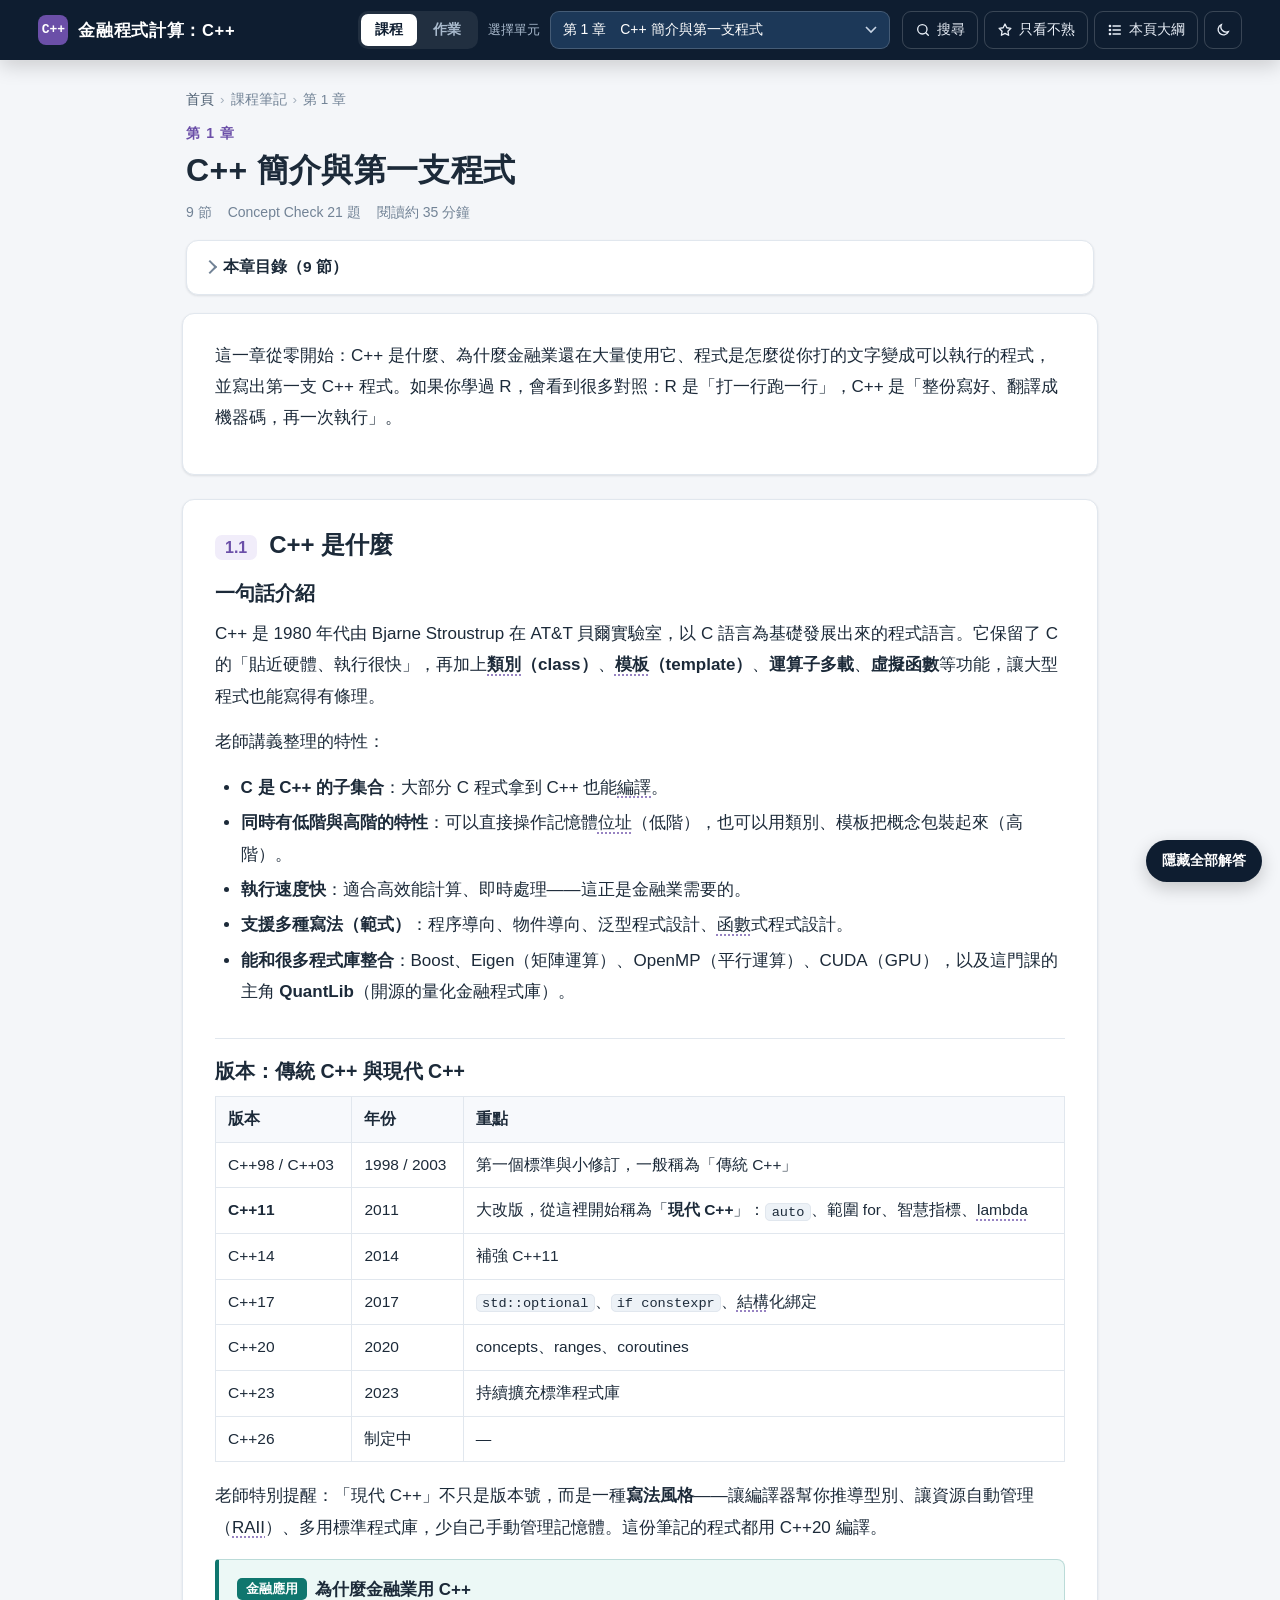
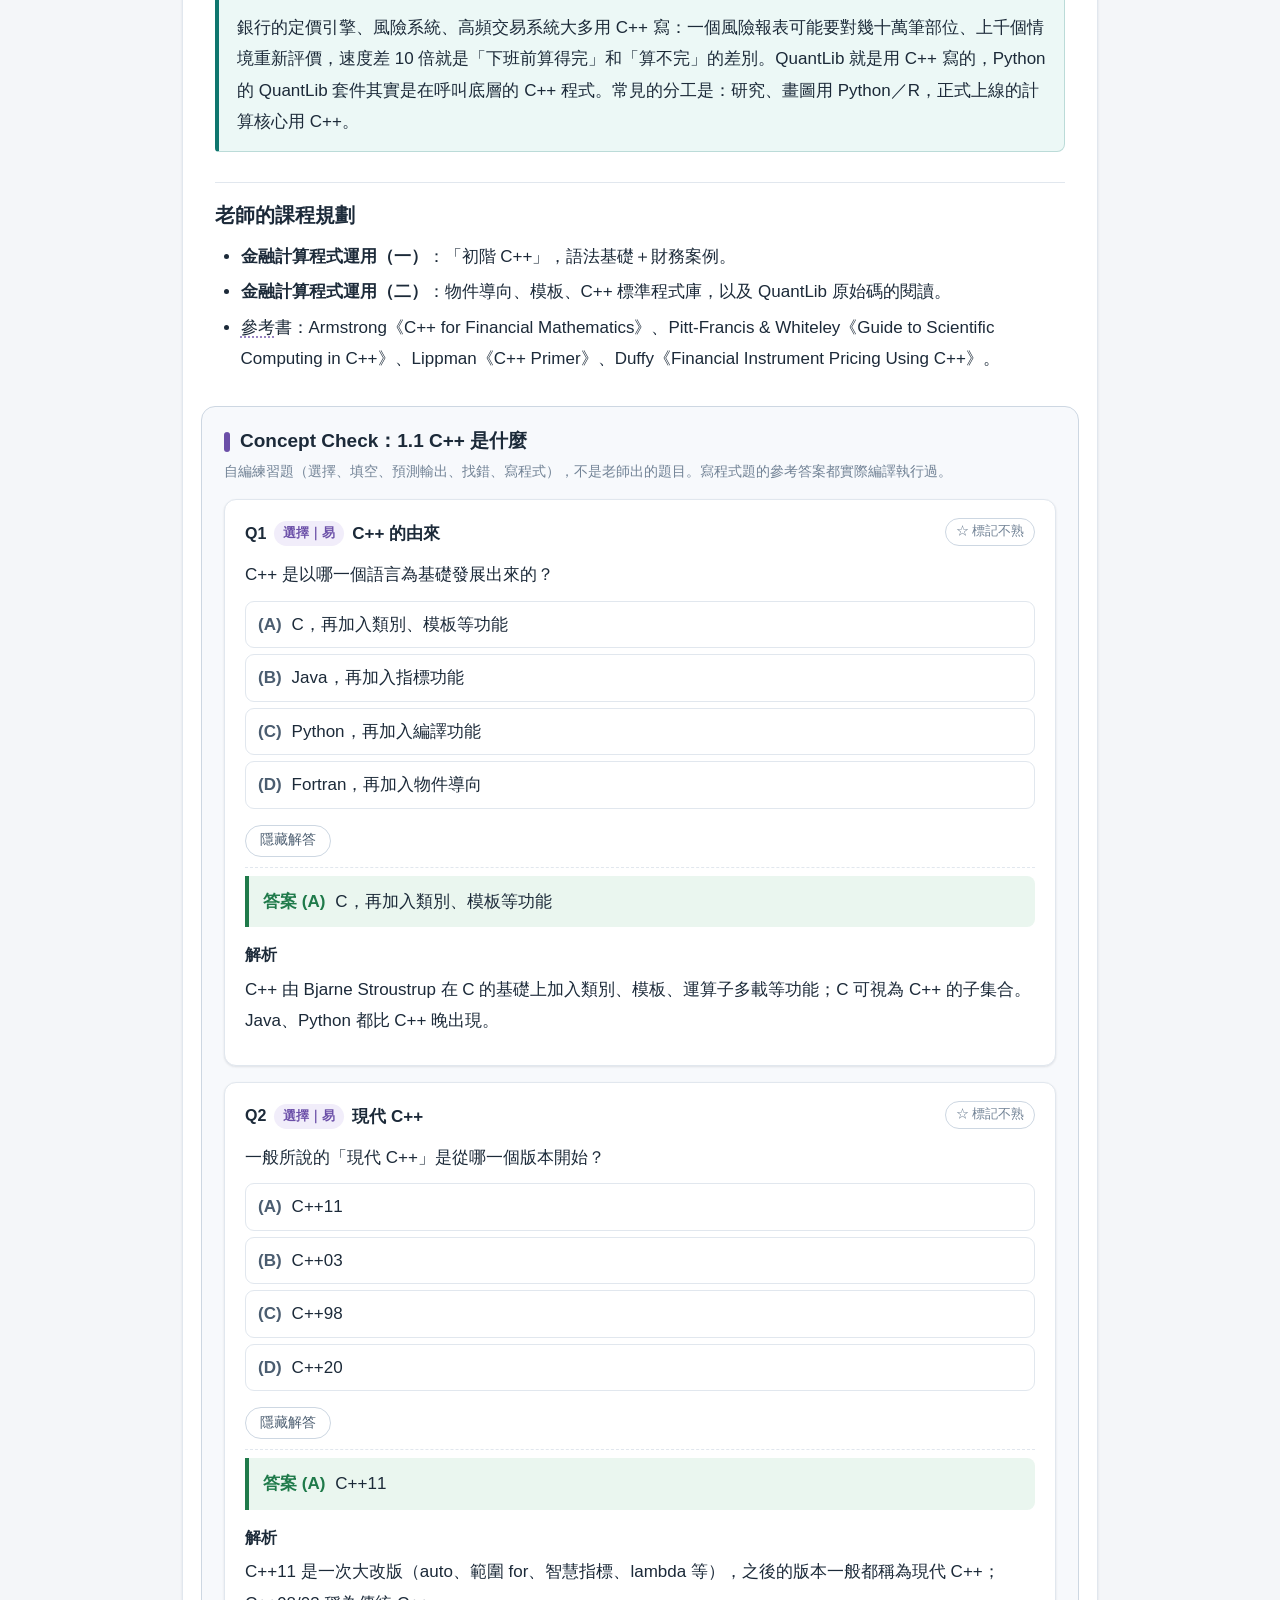
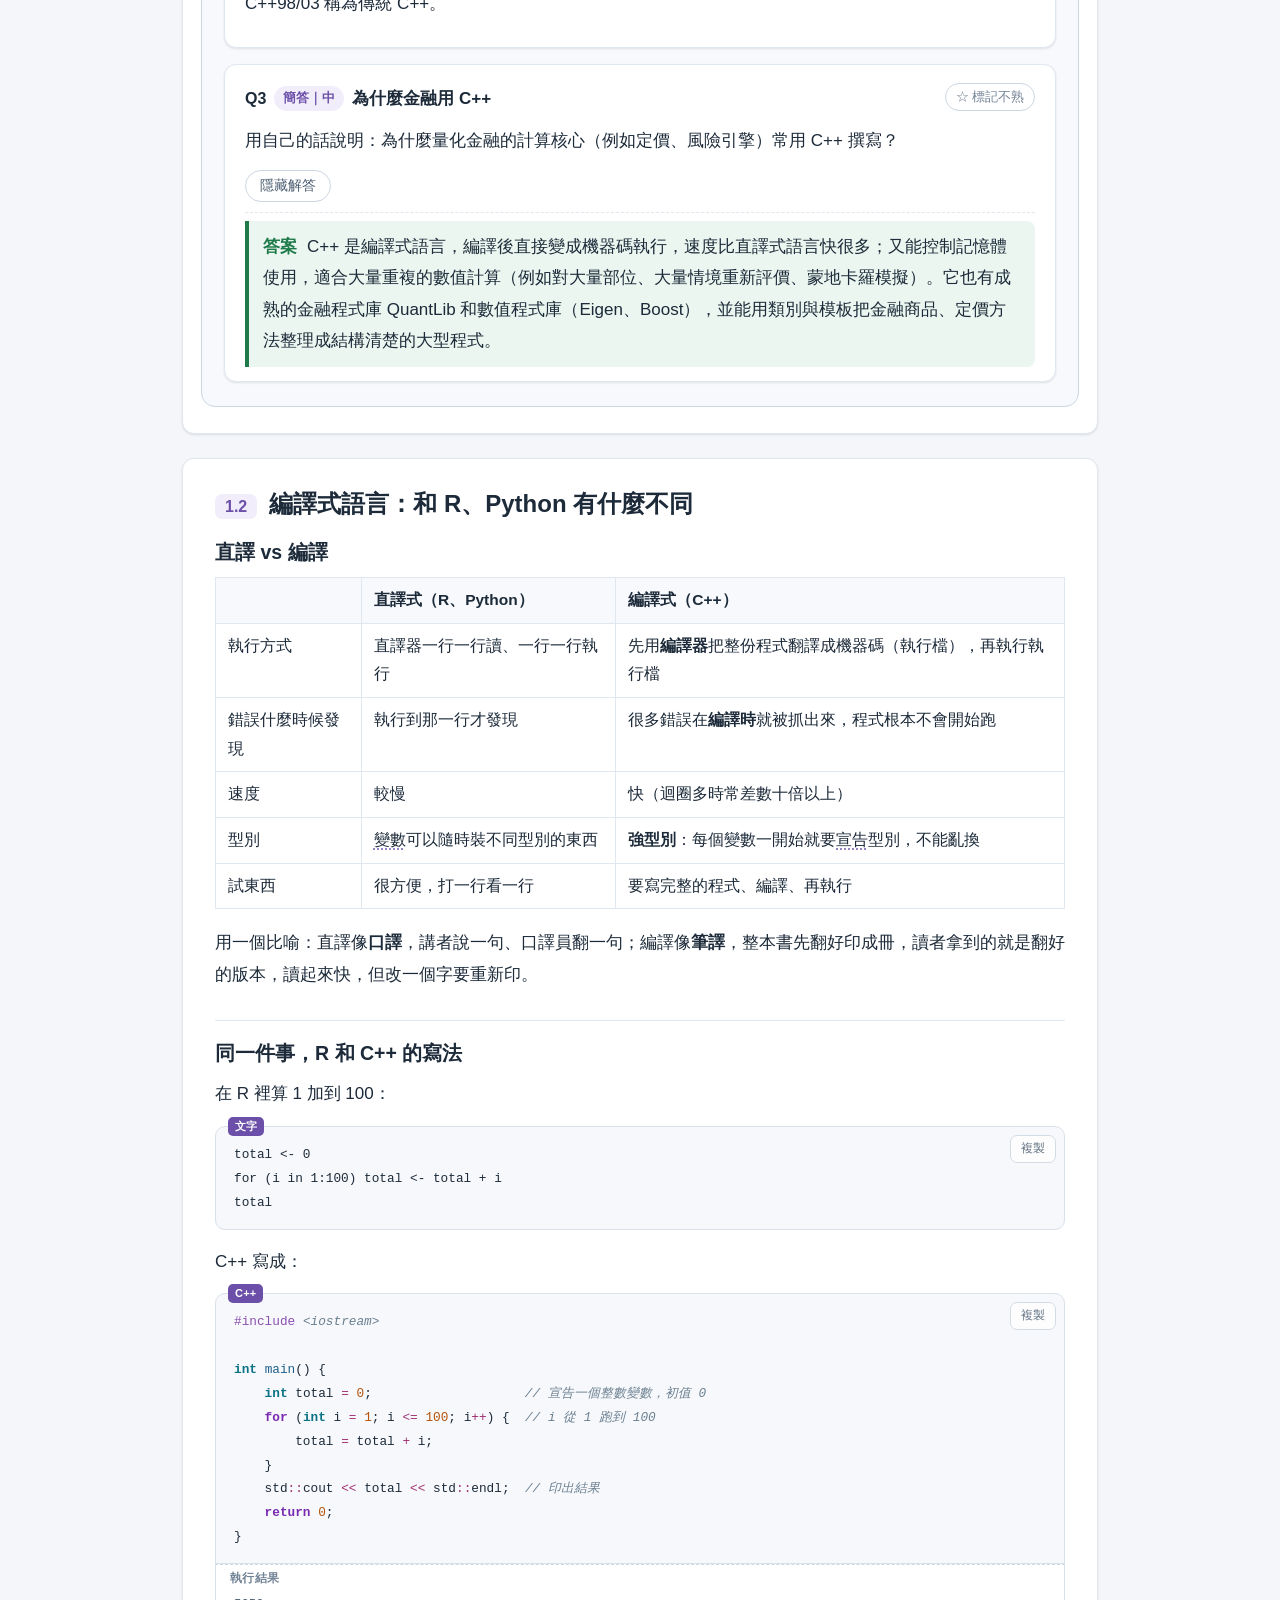
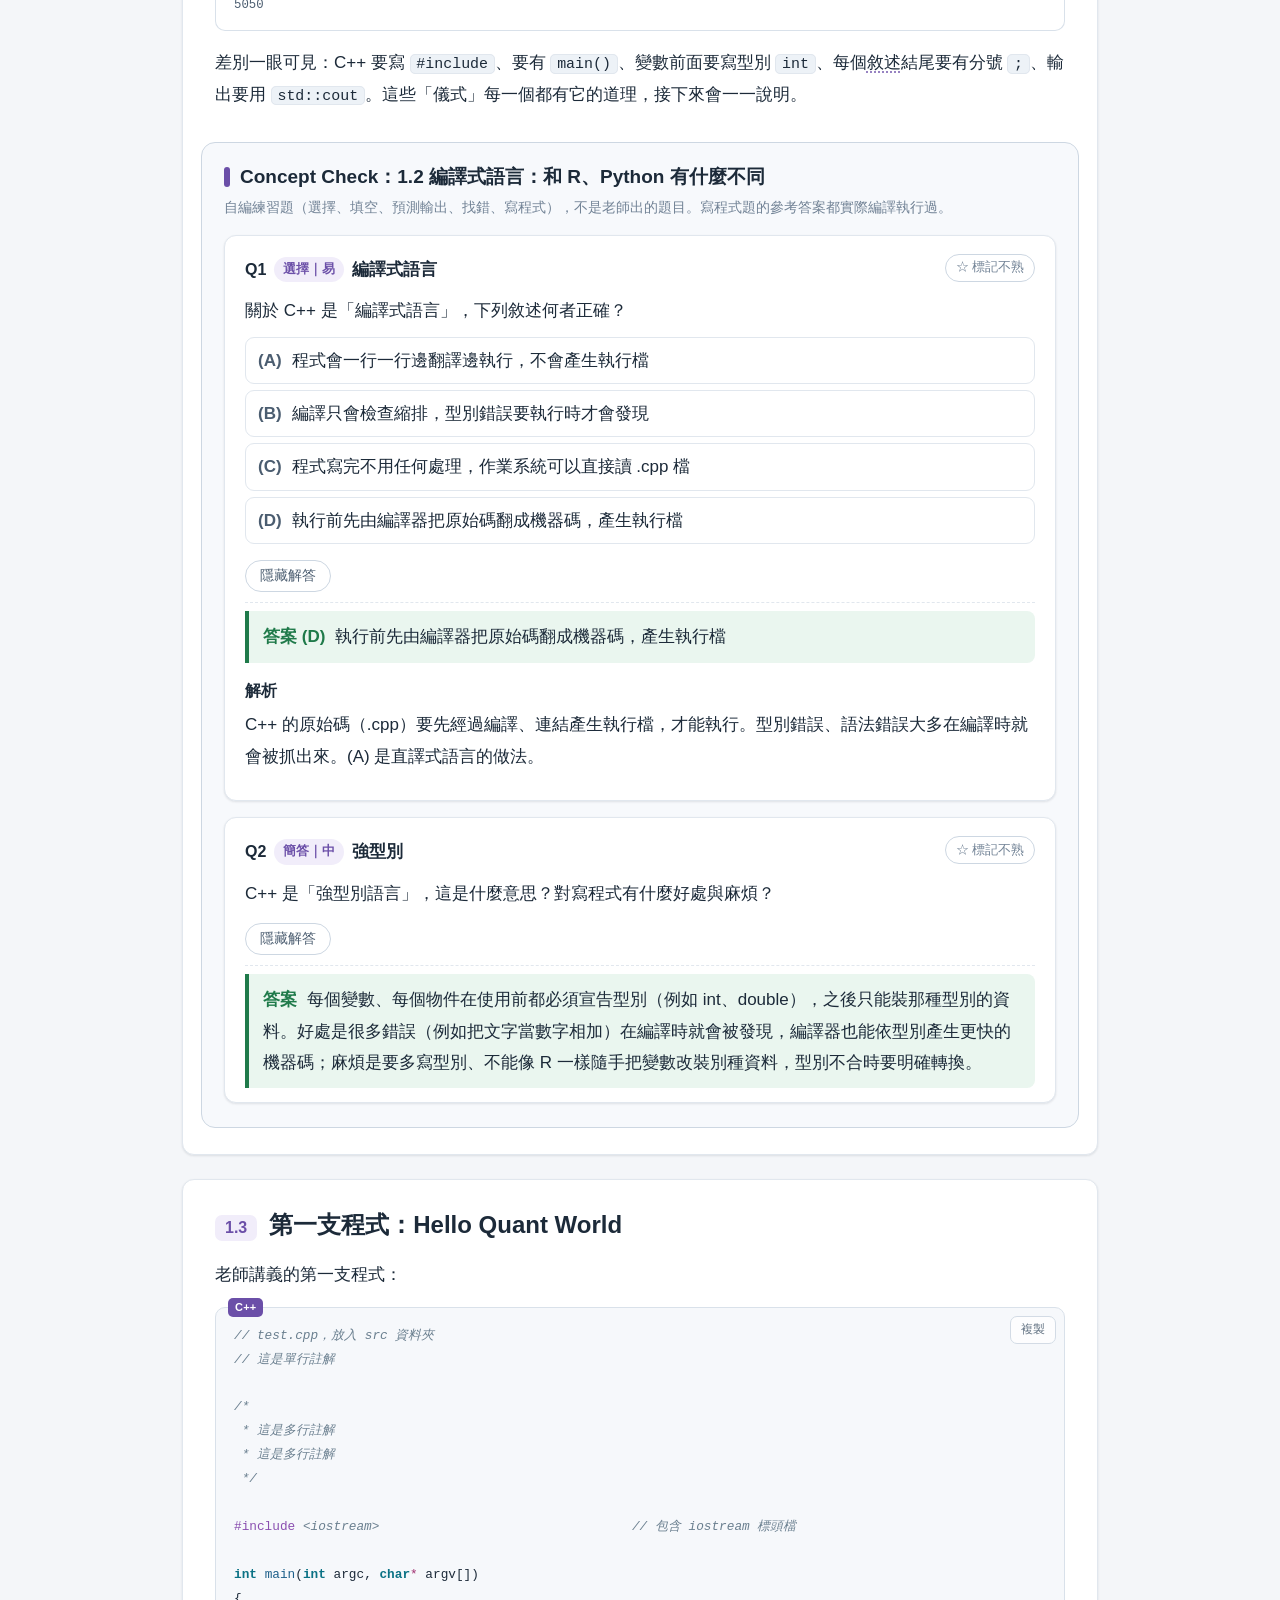
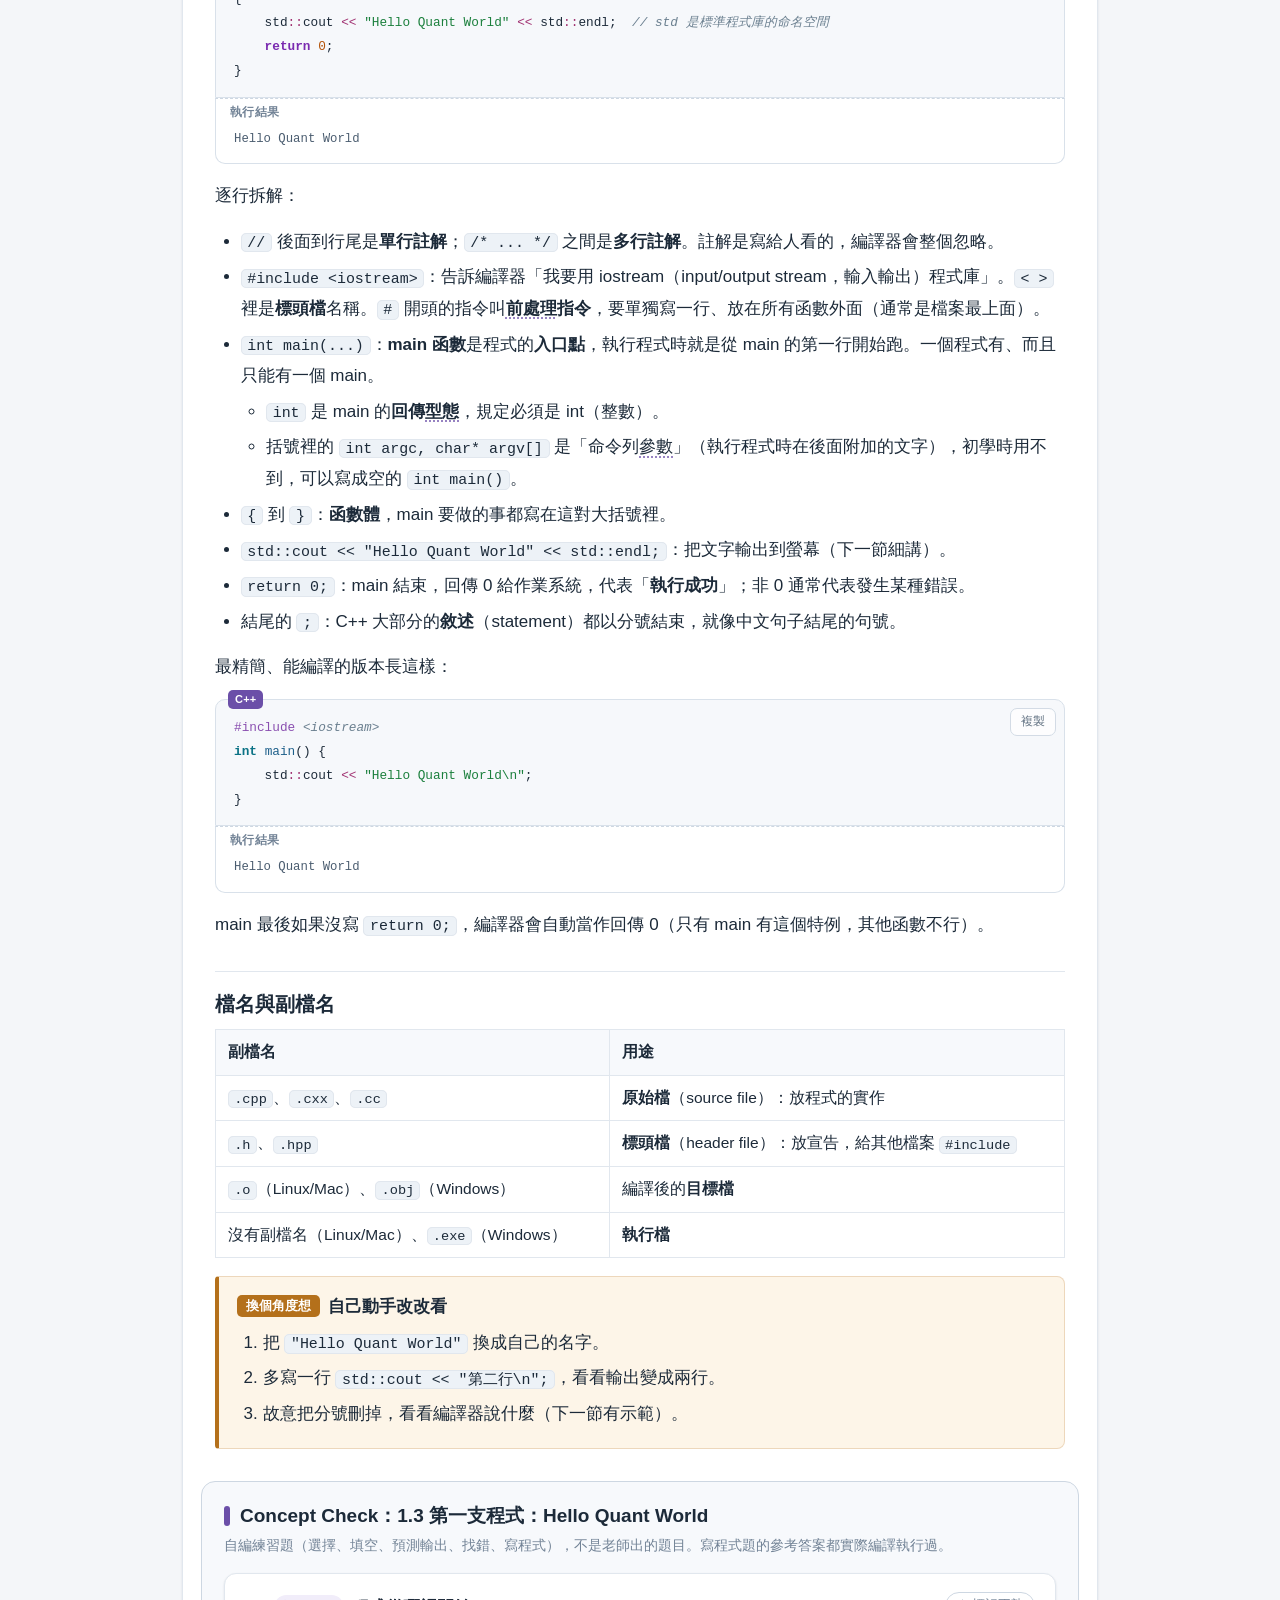
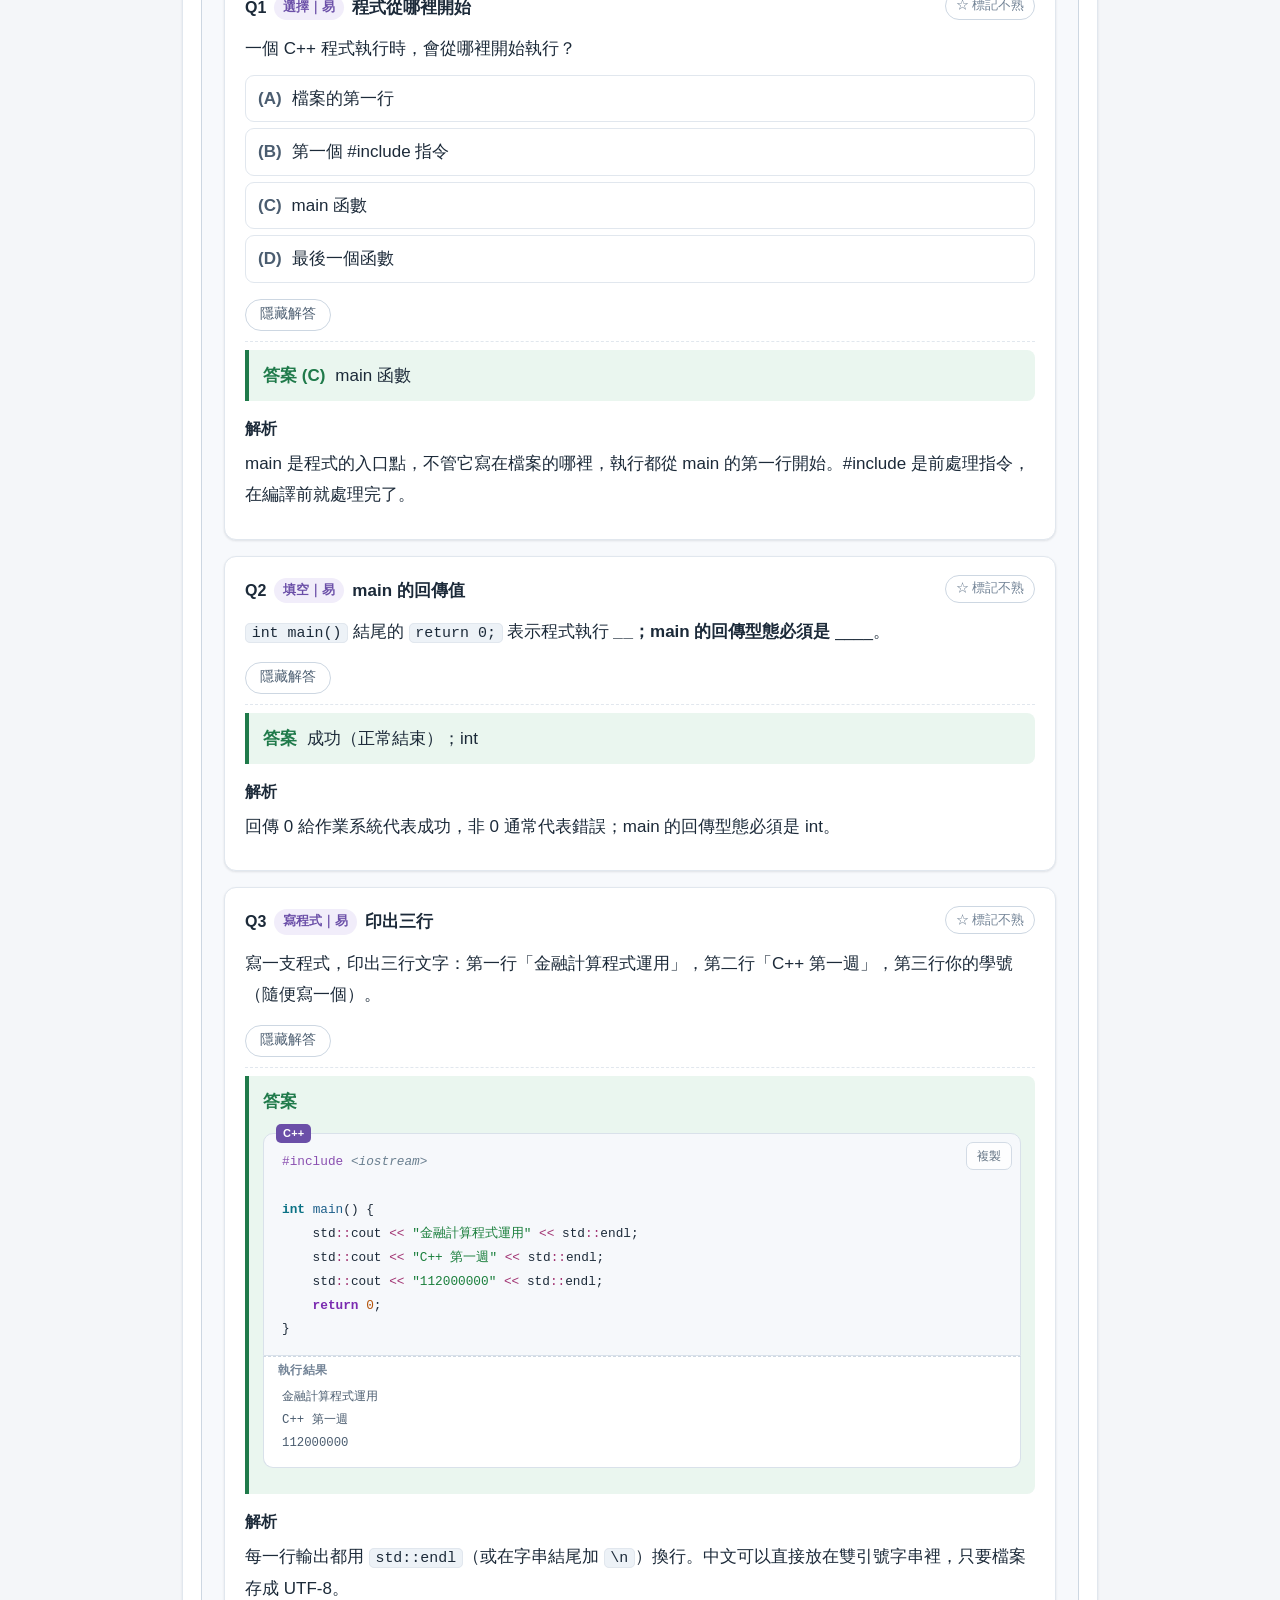
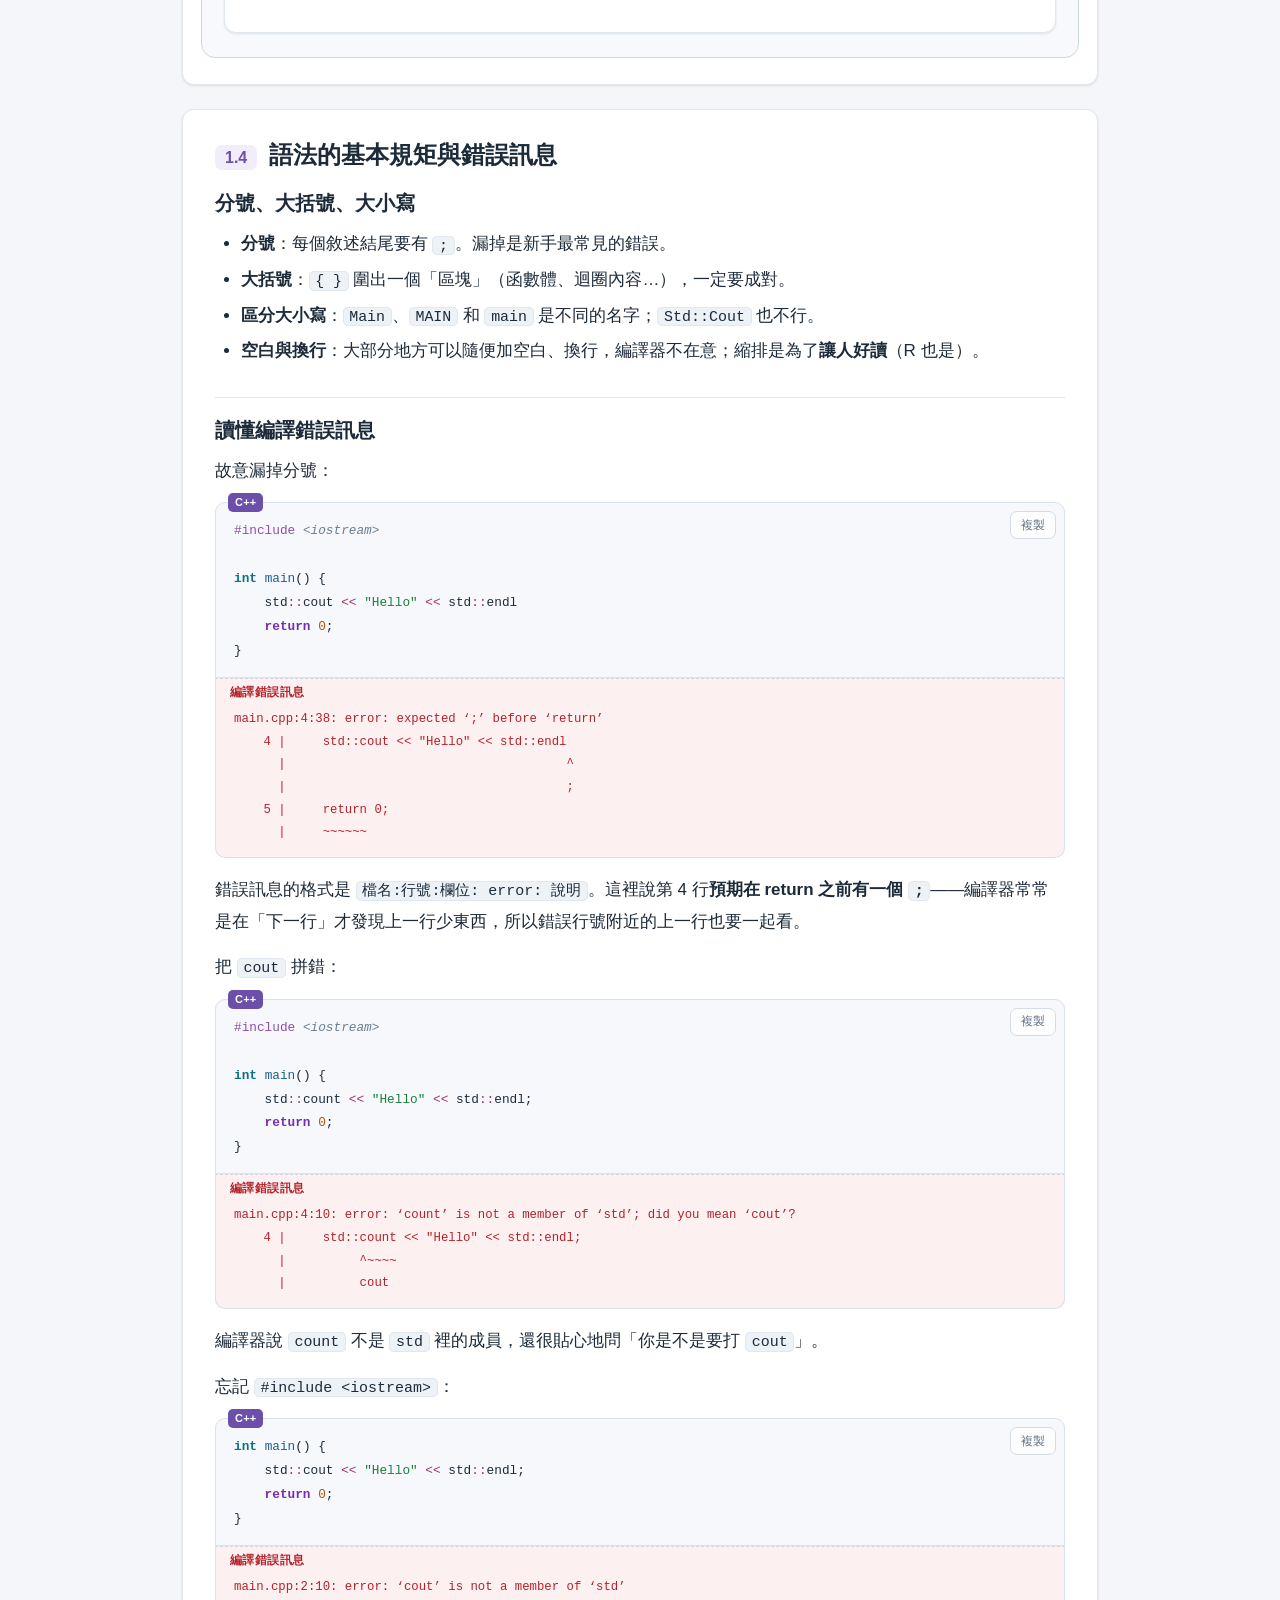
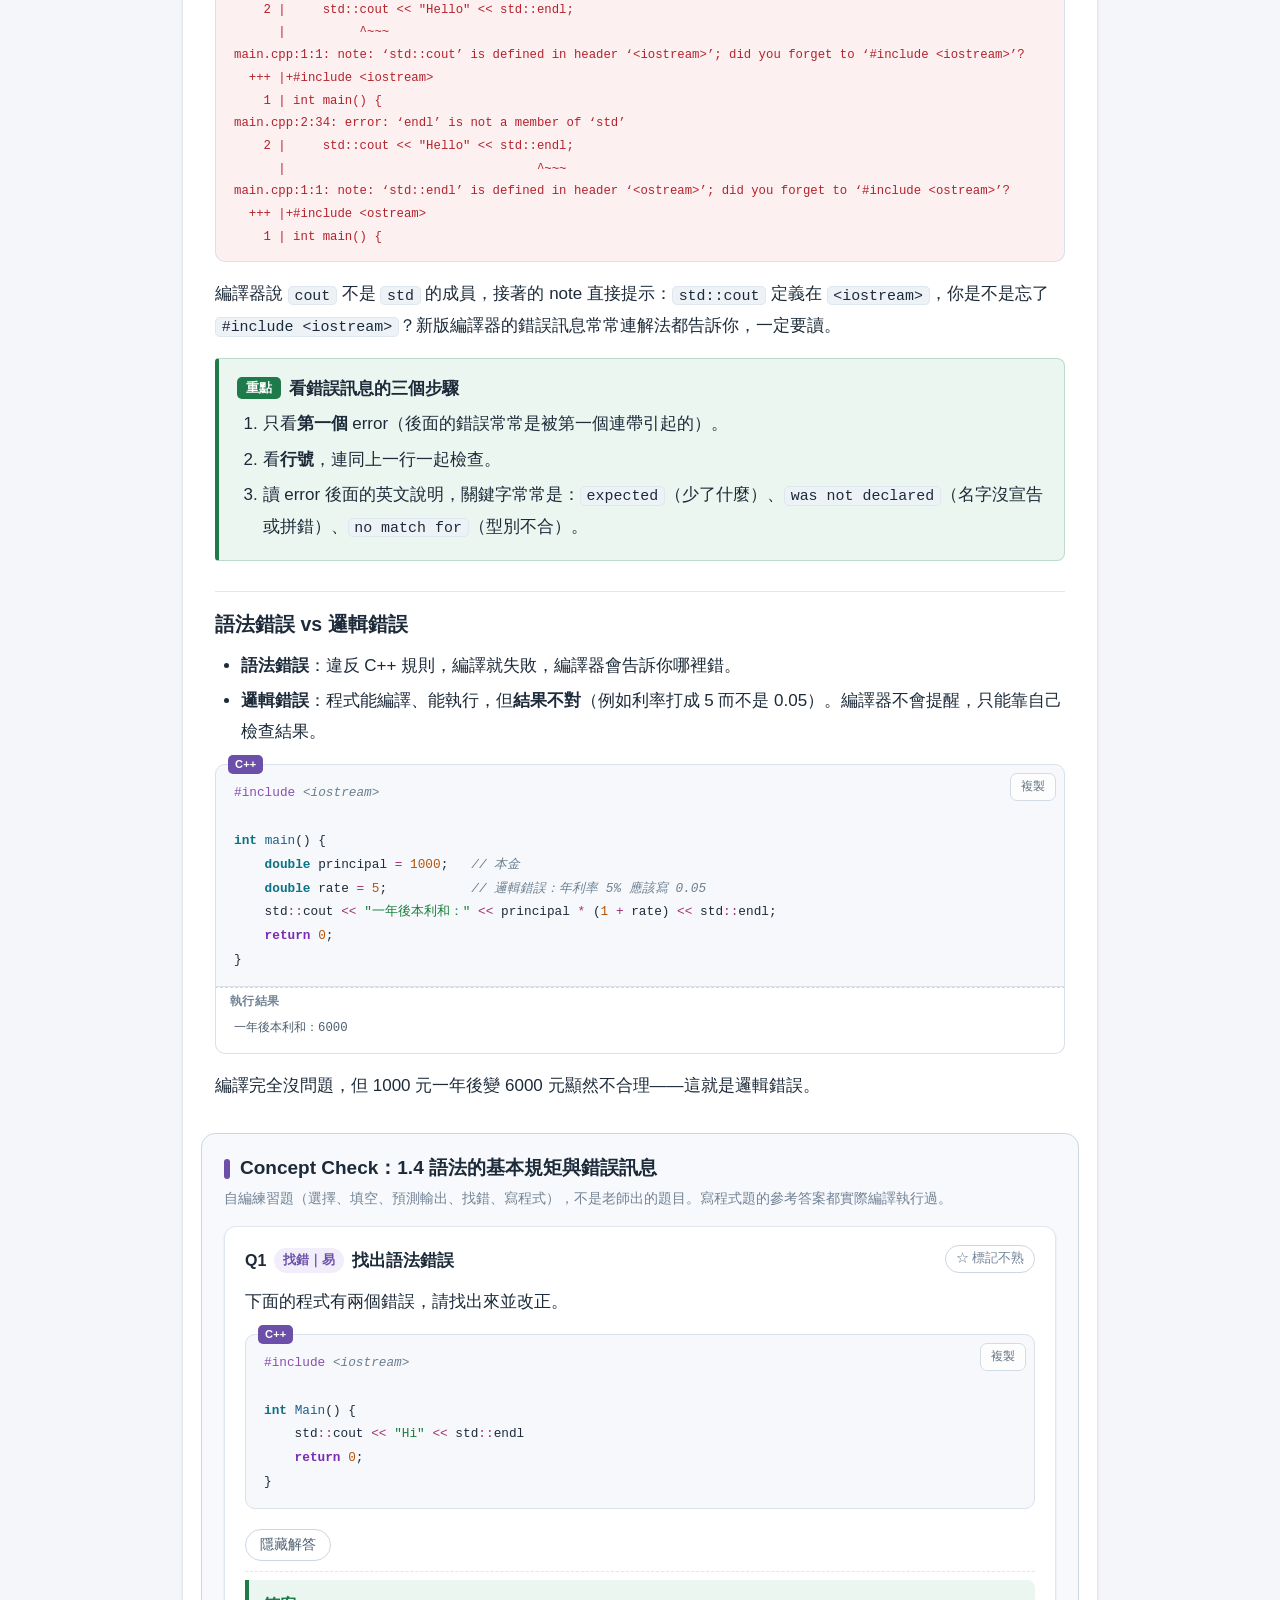
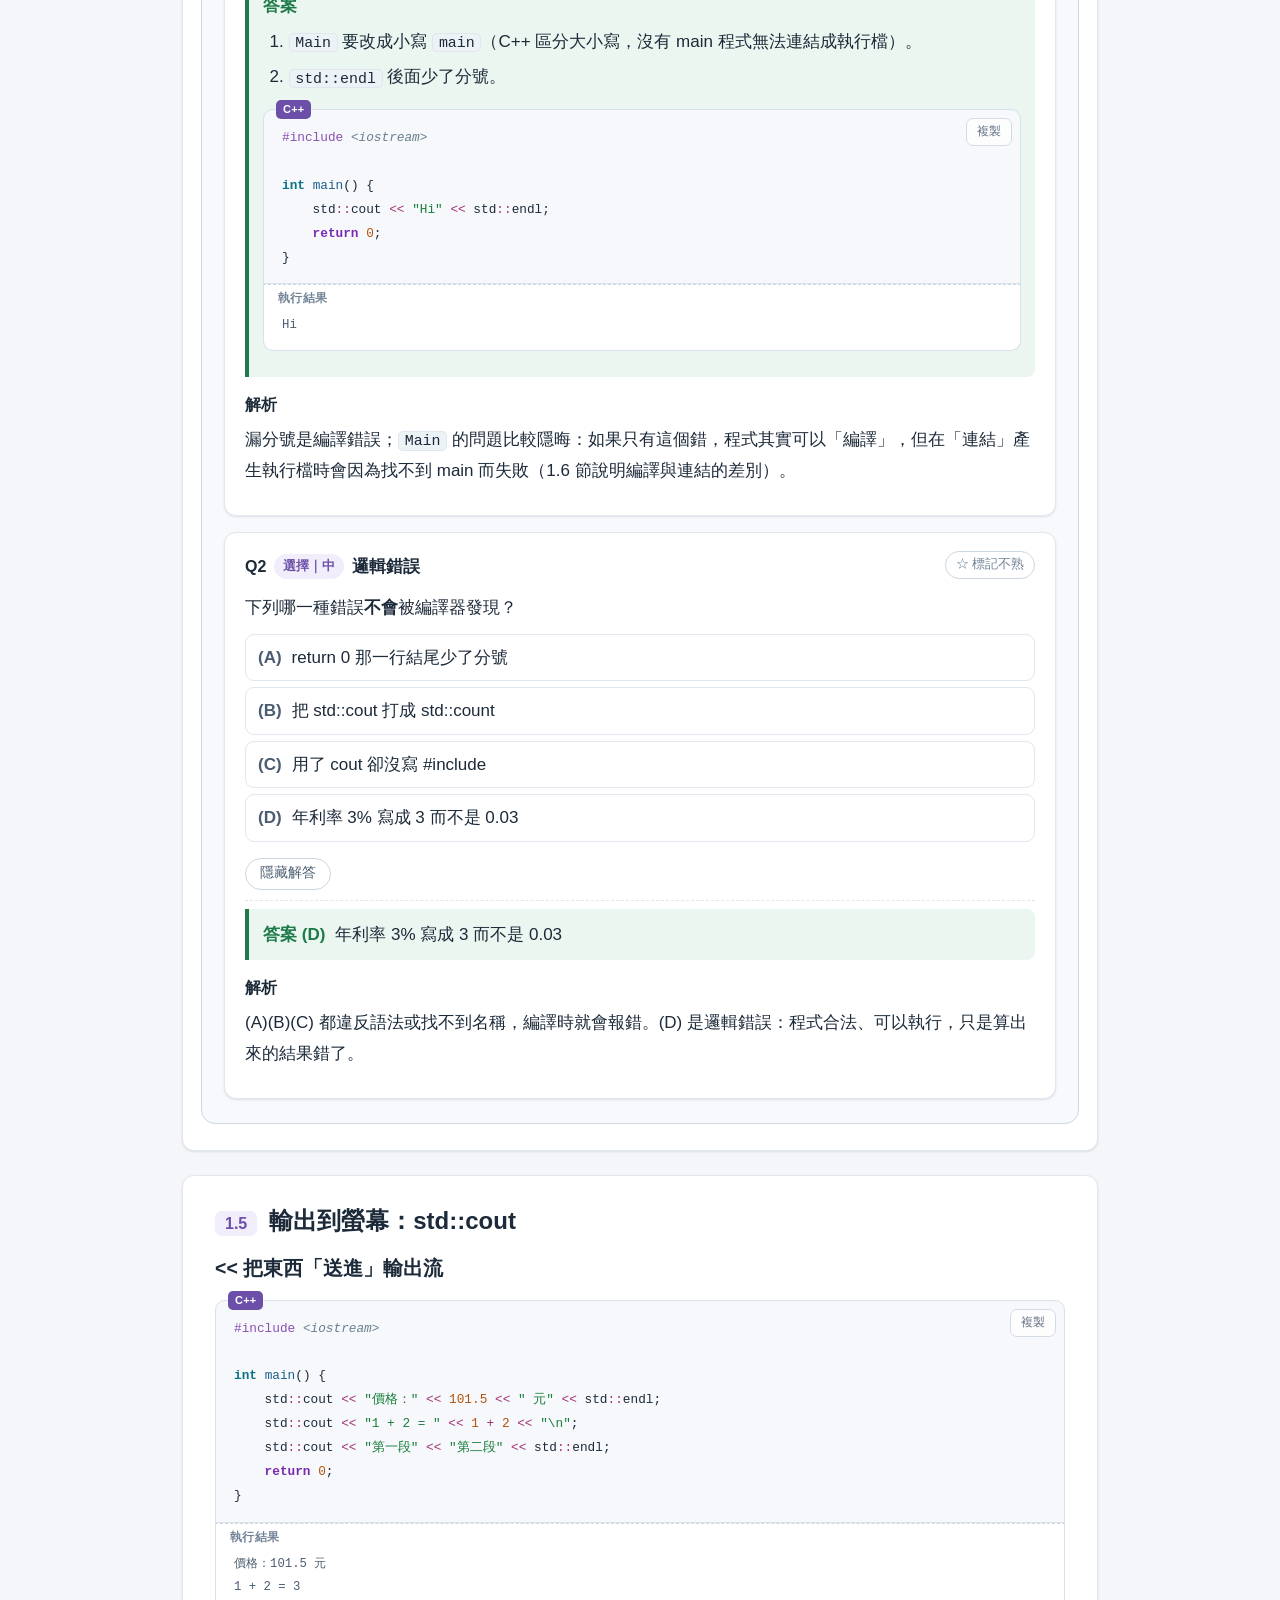
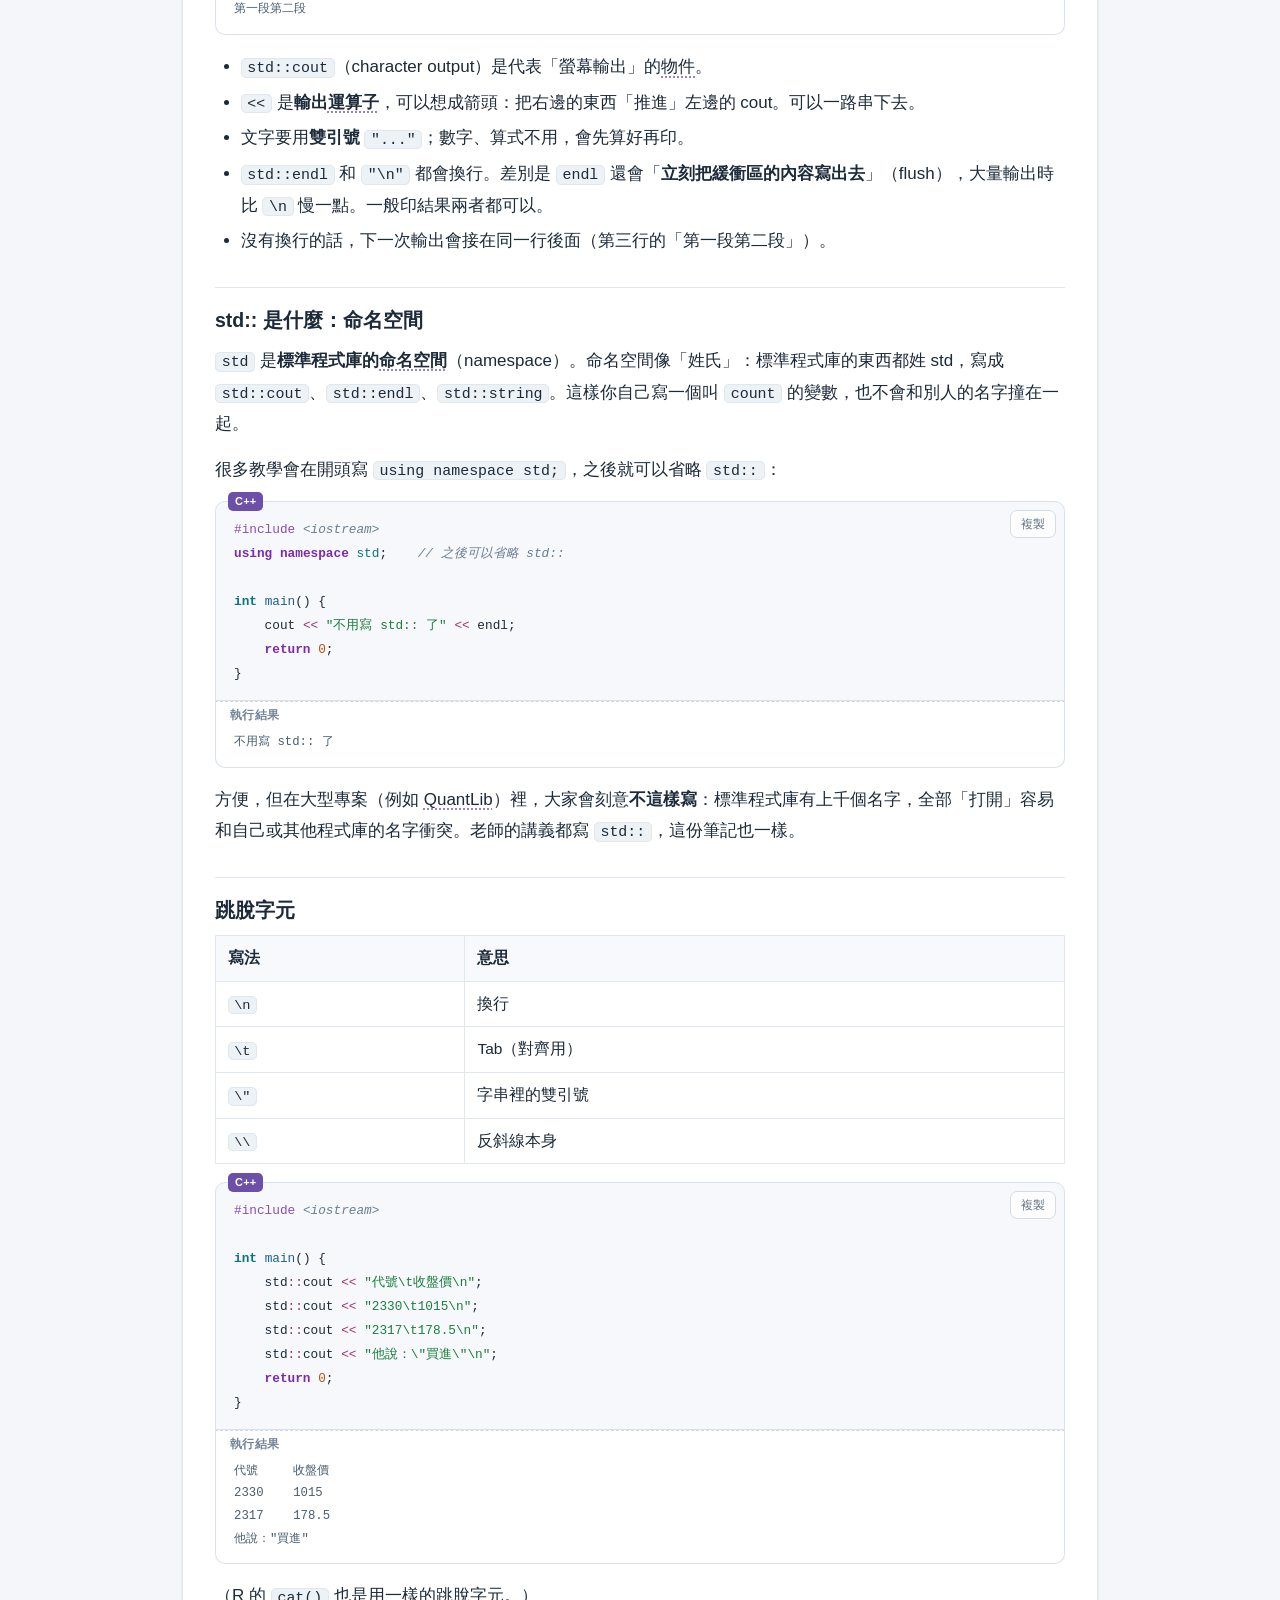
==== ch01.html @ d00004d4 "v11" ====
<!doctype html>
<html lang="zh-Hant"><head><meta charset="utf-8"><meta name="viewport" content="width=device-width,initial-scale=1">
<title>第 1 章 C++ 簡介與第一支程式｜金融程式計算：C++</title>
<meta name="color-scheme" content="light dark">
<script>try{var t=localStorage.getItem('notes:theme')||(window.matchMedia&&matchMedia('(prefers-color-scheme: dark)').matches?'dark':'light');document.documentElement.setAttribute('data-theme',t)}catch(e){}</script>
<link rel="stylesheet" href="assets/katex/katex.min.css">
<link rel="stylesheet" href="assets/style.css?v=2772ac91">

</head><body data-page="ch01" data-mode="course" data-course="cf" data-key="cf">
<a class="skip" href="#main">跳到主要內容</a>
<header class="topbar"><a class="brand" href="index.html" aria-label="金融程式計算：C++｜課程筆記首頁"><span class="logo" aria-hidden="true">C++</span><span>金融程式計算：C++</span><span class="sub">｜課程筆記</span></a>
<div class="pickers"><nav class="mode" aria-label="切換課程或作業"><a href="ch01.html" data-mode="course" class=on>課程</a><a href="hw01.html" data-mode="hw">作業</a></nav><label for="unitSelect">選擇單元</label><select id="unitSelect" aria-label="選擇單元"><option value="index.html">首頁：課程介紹與使用說明</option><option value="ch01.html" selected>第 1 章　C++ 簡介與第一支程式</option><option value="ch02.html">第 2 章　資料型態、變數與記憶體</option><option value="ch03.html">第 3 章　陣列、指標與字串</option><option value="ch04.html">第 4 章　表達式、運算子與流程控制</option><option value="ch05.html">第 5 章　函數</option><option value="ch06.html">第 6 章　命名空間、預處理與記憶體管理</option><option value="ch07.html">第 7 章　類別 class（一）：封裝、建構與物件的一生</option><option value="ch08.html">第 8 章　類別 class（二）：繼承、多型與設計模式</option><option value="ch09.html">第 9 章　模板與泛型</option><option value="ch10.html">第 10 章　課程總結：從語法到量化程式庫</option></select></div></header>
<main class="wrap" id="main"><nav class="crumbs" aria-label="目前位置"><a href="index.html">首頁</a><span class="sep">›</span><span>課程筆記</span><span class="sep">›</span><span>第 1 章</span></nav><header class="ch-head"><p class=eyebrow>第 1 章</p><h1>C++ 簡介與第一支程式</h1><p class="ch-meta"><span>9 節</span><span>Concept Check 21 題</span><span>閱讀約 35 分鐘</span></p><details class="ch-toc"><summary>本章目錄（9 節）</summary><ol><li><a href="#s1-1"><span>1.1</span>C++ 是什麼</a></li><li><a href="#s1-2"><span>1.2</span>編譯式語言：和 R、Python 有什麼不同</a></li><li><a href="#s1-3"><span>1.3</span>第一支程式：Hello Quant World</a></li><li><a href="#s1-4"><span>1.4</span>語法的基本規矩與錯誤訊息</a></li><li><a href="#s1-5"><span>1.5</span>輸出到螢幕：std::cout</a></li><li><a href="#s1-6"><span>1.6</span>從原始碼到執行檔：建構的過程</a></li><li><a href="#s1-7"><span>1.7</span>專案結構與 CMake</a></li><li><a href="#s1-8"><span>1.8</span>第一個金融小程式：複利與現值</a></li><li><a href="#s1-9"><span>1.9</span>本章小結</a></li></ol></details></header>
<div class="ch-intro"><p>這一章從零開始：C++ 是什麼、為什麼金融業還在大量使用它、程式是怎麼從你打的文字變成可以執行的程式，並寫出第一支 C++ 程式。如果你學過 R，會看到很多對照：R 是「打一行跑一行」，C++ 是「整份寫好、翻譯成機器碼，再一次執行」。</p></div><section class="sec" id="s1-1" data-label="1.1 C++ 是什麼"><h2><span class="num">1.1</span>C++ 是什麼</h2><h3 id="s1-1-1">一句話介紹</h3>
<p>C++ 是 1980 年代由 Bjarne Stroustrup 在 AT&amp;T 貝爾實驗室，以 C 語言為基礎發展出來的程式語言。它保留了 C 的「貼近硬體、執行很快」，再加上<strong><span class="gl" tabindex="0" role="button" data-g="類別">類別</span>（class）</strong>、<strong><span class="gl" tabindex="0" role="button" data-g="模板">模板</span>（template）</strong>、<strong>運算子多載</strong>、<strong>虛擬函數</strong>等功能，讓大型程式也能寫得有條理。</p>
<p>老師講義整理的特性：</p>
<ul>
<li><strong>C 是 C++ 的子集合</strong>：大部分 C 程式拿到 C++ 也能<span class="gl" tabindex="0" role="button" data-g="編譯">編譯</span>。</li>
<li><strong>同時有低階與高階的特性</strong>：可以直接操作記憶體<span class="gl" tabindex="0" role="button" data-g="位址">位址</span>（低階），也可以用類別、模板把概念包裝起來（高階）。</li>
<li><strong>執行速度快</strong>：適合高效能計算、即時處理——這正是金融業需要的。</li>
<li><strong>支援多種寫法（範式）</strong>：程序導向、物件導向、泛型程式設計、<span class="gl" tabindex="0" role="button" data-g="函數">函數</span>式程式設計。</li>
<li><strong>能和很多程式庫整合</strong>：Boost、Eigen（矩陣運算）、OpenMP（平行運算）、CUDA（GPU），以及這門課的主角 <strong>QuantLib</strong>（開源的量化金融程式庫）。</li>
</ul>
<h3 id="s1-1-2">版本：傳統 C++ 與現代 C++</h3>
<table>
<thead>
<tr>
<th>版本</th>
<th>年份</th>
<th>重點</th>
</tr>
</thead>
<tbody>
<tr>
<td>C++98 / C++03</td>
<td>1998 / 2003</td>
<td>第一個標準與小修訂，一般稱為「傳統 C++」</td>
</tr>
<tr>
<td><strong>C++11</strong></td>
<td>2011</td>
<td>大改版，從這裡開始稱為「<strong>現代 C++</strong>」：<code>auto</code>、範圍 for、智慧指標、<span class="gl" tabindex="0" role="button" data-g="lambda">lambda</span></td>
</tr>
<tr>
<td>C++14</td>
<td>2014</td>
<td>補強 C++11</td>
</tr>
<tr>
<td>C++17</td>
<td>2017</td>
<td><code>std::optional</code>、<code>if constexpr</code>、<span class="gl" tabindex="0" role="button" data-g="結構">結構</span>化綁定</td>
</tr>
<tr>
<td>C++20</td>
<td>2020</td>
<td>concepts、ranges、coroutines</td>
</tr>
<tr>
<td>C++23</td>
<td>2023</td>
<td>持續擴充標準程式庫</td>
</tr>
<tr>
<td>C++26</td>
<td>制定中</td>
<td>—</td>
</tr>
</tbody>
</table>
<p>老師特別提醒：「現代 C++」不只是版本號，而是一種<strong>寫法風格</strong>——讓編譯器幫你推導型別、讓資源自動管理（<span class="gl" tabindex="0" role="button" data-g="RAII">RAII</span>）、多用標準程式庫，少自己手動管理記憶體。這份筆記的程式都用 C++20 編譯。</p>
<div class="box fin"><span class="tag">金融應用</span><strong class="bt">為什麼金融業用 C++</strong><p>銀行的定價引擎、風險系統、高頻交易系統大多用 C++ 寫：一個風險報表可能要對幾十萬筆部位、上千個情境重新評價，速度差 10 倍就是「下班前算得完」和「算不完」的差別。QuantLib 就是用 C++ 寫的，Python 的 QuantLib 套件其實是在呼叫底層的 C++ 程式。常見的分工是：研究、畫圖用 Python／R，正式上線的計算核心用 C++。</p></div>
<h3 id="s1-1-3">老師的課程規劃</h3>
<ul>
<li><strong>金融計算程式運用（一）</strong>：「初階 C++」，語法基礎＋財務案例。</li>
<li><strong>金融計算程式運用（二）</strong>：物件導向、模板、C++ 標準程式庫，以及 QuantLib 原始碼的閱讀。</li>
<li><span class="gl" tabindex="0" role="button" data-g="參考">參考</span>書：Armstrong《C++ for Financial Mathematics》、Pitt-Francis &amp; Whiteley《Guide to Scientific Computing in C++》、Lippman《C++ Primer》、Duffy《Financial Instrument Pricing Using C++》。</li>
</ul><section class="cc" id="cc-s1-1"><h3 class="cc-h">Concept Check：1.1 C++ 是什麼</h3><p class="cc-note">自編練習題（選擇、填空、預測輸出、找錯、寫程式），不是老師出的題目。寫程式題的參考答案都實際編譯執行過。</p><article class="q" id="q-s1-1-1" data-label="1.1 C++ 是什麼 Q1"><div class="q-meta"><h4><a href="#q-s1-1-1">Q1</a></h4><span class="q-kind">選擇｜易</span><span class="q-title">C++ 的由來</span></div><div class="q-text"><p>C++ 是以哪一個語言為基礎發展出來的？</p></div><ol class="opts"><li><b>(A)</b><span>C，再加入類別、模板等功能</span></li><li><b>(B)</b><span>Java，再加入指標功能</span></li><li><b>(C)</b><span>Python，再加入編譯功能</span></li><li><b>(D)</b><span>Fortran，再加入物件導向</span></li></ol><button class="toggle" type="button" aria-expanded="true">隱藏解答</button><div class="sol"><div class="ans"><strong>答案 (A)</strong><p>C，再加入類別、模板等功能</p></div><div class="why"><p class="sh">解析</p><p>C++ 由 Bjarne Stroustrup 在 C 的基礎上加入類別、模板、運算子多載等功能；C 可視為 C++ 的子集合。Java、Python 都比 C++ 晚出現。</p></div></div></article><article class="q" id="q-s1-1-2" data-label="1.1 C++ 是什麼 Q2"><div class="q-meta"><h4><a href="#q-s1-1-2">Q2</a></h4><span class="q-kind">選擇｜易</span><span class="q-title">現代 C++</span></div><div class="q-text"><p>一般所說的「現代 C++」是從哪一個版本開始？</p></div><ol class="opts"><li><b>(A)</b><span>C++11</span></li><li><b>(B)</b><span>C++03</span></li><li><b>(C)</b><span>C++98</span></li><li><b>(D)</b><span>C++20</span></li></ol><button class="toggle" type="button" aria-expanded="true">隱藏解答</button><div class="sol"><div class="ans"><strong>答案 (A)</strong><p>C++11</p></div><div class="why"><p class="sh">解析</p><p>C++11 是一次大改版（auto、範圍 for、智慧指標、lambda 等），之後的版本一般都稱為現代 C++；C++98/03 稱為傳統 C++。</p></div></div></article><article class="q" id="q-s1-1-3" data-label="1.1 C++ 是什麼 Q3"><div class="q-meta"><h4><a href="#q-s1-1-3">Q3</a></h4><span class="q-kind">簡答｜中</span><span class="q-title">為什麼金融用 C++</span></div><div class="q-text"><p>用自己的話說明：為什麼量化金融的計算核心（例如定價、風險引擎）常用 C++ 撰寫？</p></div><button class="toggle" type="button" aria-expanded="true">隱藏解答</button><div class="sol"><div class="ans"><strong>答案</strong><p>C++ 是編譯式語言，編譯後直接變成機器碼執行，速度比直譯式語言快很多；又能控制記憶體使用，適合大量重複的數值計算（例如對大量部位、大量情境重新評價、蒙地卡羅模擬）。它也有成熟的金融程式庫 QuantLib 和數值程式庫（Eigen、Boost），並能用類別與模板把金融商品、定價方法整理成結構清楚的大型程式。</p></div></div></article></section></section><section class="sec" id="s1-2" data-label="1.2 編譯式語言：和 R、Python 有什麼不同"><h2><span class="num">1.2</span>編譯式語言：和 R、Python 有什麼不同</h2><h3 id="s1-2-1">直譯 vs 編譯</h3>
<table>
<thead>
<tr>
<th></th>
<th>直譯式（R、Python）</th>
<th>編譯式（C++）</th>
</tr>
</thead>
<tbody>
<tr>
<td>執行方式</td>
<td>直譯器一行一行讀、一行一行執行</td>
<td>先用<strong>編譯器</strong>把整份程式翻譯成機器碼（執行檔），再執行執行檔</td>
</tr>
<tr>
<td>錯誤什麼時候發現</td>
<td>執行到那一行才發現</td>
<td>很多錯誤在<strong>編譯時</strong>就被抓出來，程式根本不會開始跑</td>
</tr>
<tr>
<td>速度</td>
<td>較慢</td>
<td>快（迴圈多時常差數十倍以上）</td>
</tr>
<tr>
<td>型別</td>
<td><span class="gl" tabindex="0" role="button" data-g="變數">變數</span>可以隨時裝不同型別的東西</td>
<td><strong>強型別</strong>：每個變數一開始就要<span class="gl" tabindex="0" role="button" data-g="宣告">宣告</span>型別，不能亂換</td>
</tr>
<tr>
<td>試東西</td>
<td>很方便，打一行看一行</td>
<td>要寫完整的程式、編譯、再執行</td>
</tr>
</tbody>
</table>
<p>用一個比喻：直譯像<strong>口譯</strong>，講者說一句、口譯員翻一句；編譯像<strong>筆譯</strong>，整本書先翻好印成冊，讀者拿到的就是翻好的版本，讀起來快，但改一個字要重新印。</p>
<h3 id="s1-2-2">同一件事，R 和 C++ 的寫法</h3>
<p>在 R 裡算 1 加到 100：</p>
<div class="code"><button class="copy" type="button" aria-label="複製程式碼">複製</button><span class="lang">文字</span><pre><code>total &lt;- 0
for (i in 1:100) total &lt;- total + i
total</code></pre></div>
<p>C++ 寫成：</p>
<div class="code"><button class="copy" type="button" aria-label="複製程式碼">複製</button><span class="lang">C++</span><pre><code><span class="cp">#include</span><span class="w"> </span><span class="cpf">&lt;iostream&gt;</span>

<span class="kt">int</span><span class="w"> </span><span class="nf">main</span><span class="p">()</span><span class="w"> </span><span class="p">{</span>
<span class="w">    </span><span class="kt">int</span><span class="w"> </span><span class="n">total</span><span class="w"> </span><span class="o">=</span><span class="w"> </span><span class="mi">0</span><span class="p">;</span><span class="w">                    </span><span class="c1">// 宣告一個整數變數，初值 0</span>
<span class="w">    </span><span class="k">for</span><span class="w"> </span><span class="p">(</span><span class="kt">int</span><span class="w"> </span><span class="n">i</span><span class="w"> </span><span class="o">=</span><span class="w"> </span><span class="mi">1</span><span class="p">;</span><span class="w"> </span><span class="n">i</span><span class="w"> </span><span class="o">&lt;=</span><span class="w"> </span><span class="mi">100</span><span class="p">;</span><span class="w"> </span><span class="n">i</span><span class="o">++</span><span class="p">)</span><span class="w"> </span><span class="p">{</span><span class="w">  </span><span class="c1">// i 從 1 跑到 100</span>
<span class="w">        </span><span class="n">total</span><span class="w"> </span><span class="o">=</span><span class="w"> </span><span class="n">total</span><span class="w"> </span><span class="o">+</span><span class="w"> </span><span class="n">i</span><span class="p">;</span>
<span class="w">    </span><span class="p">}</span>
<span class="w">    </span><span class="n">std</span><span class="o">::</span><span class="n">cout</span><span class="w"> </span><span class="o">&lt;&lt;</span><span class="w"> </span><span class="n">total</span><span class="w"> </span><span class="o">&lt;&lt;</span><span class="w"> </span><span class="n">std</span><span class="o">::</span><span class="n">endl</span><span class="p">;</span><span class="w">  </span><span class="c1">// 印出結果</span>
<span class="w">    </span><span class="k">return</span><span class="w"> </span><span class="mi">0</span><span class="p">;</span>
<span class="p">}</span>
</code></pre></div>
<pre class="out" data-title="執行結果"><code>5050</code></pre>
<p>差別一眼可見：C++ 要寫 <code>#include</code>、要有 <code>main()</code>、變數前面要寫型別 <code>int</code>、每個<span class="gl" tabindex="0" role="button" data-g="敘述">敘述</span>結尾要有分號 <code>;</code>、輸出要用 <code>std::cout</code>。這些「儀式」每一個都有它的道理，接下來會一一說明。</p><section class="cc" id="cc-s1-2"><h3 class="cc-h">Concept Check：1.2 編譯式語言：和 R、Python 有什麼不同</h3><p class="cc-note">自編練習題（選擇、填空、預測輸出、找錯、寫程式），不是老師出的題目。寫程式題的參考答案都實際編譯執行過。</p><article class="q" id="q-s1-2-1" data-label="1.2 編譯式語言：和 R、Python 有什麼不同 Q1"><div class="q-meta"><h4><a href="#q-s1-2-1">Q1</a></h4><span class="q-kind">選擇｜易</span><span class="q-title">編譯式語言</span></div><div class="q-text"><p>關於 C++ 是「編譯式語言」，下列敘述何者正確？</p></div><ol class="opts"><li><b>(A)</b><span>程式會一行一行邊翻譯邊執行，不會產生執行檔</span></li><li><b>(B)</b><span>編譯只會檢查縮排，型別錯誤要執行時才會發現</span></li><li><b>(C)</b><span>程式寫完不用任何處理，作業系統可以直接讀 .cpp 檔</span></li><li><b>(D)</b><span>執行前先由編譯器把原始碼翻成機器碼，產生執行檔</span></li></ol><button class="toggle" type="button" aria-expanded="true">隱藏解答</button><div class="sol"><div class="ans"><strong>答案 (D)</strong><p>執行前先由編譯器把原始碼翻成機器碼，產生執行檔</p></div><div class="why"><p class="sh">解析</p><p>C++ 的原始碼（.cpp）要先經過編譯、連結產生執行檔，才能執行。型別錯誤、語法錯誤大多在編譯時就會被抓出來。(A) 是直譯式語言的做法。</p></div></div></article><article class="q" id="q-s1-2-2" data-label="1.2 編譯式語言：和 R、Python 有什麼不同 Q2"><div class="q-meta"><h4><a href="#q-s1-2-2">Q2</a></h4><span class="q-kind">簡答｜中</span><span class="q-title">強型別</span></div><div class="q-text"><p>C++ 是「強型別語言」，這是什麼意思？對寫程式有什麼好處與麻煩？</p></div><button class="toggle" type="button" aria-expanded="true">隱藏解答</button><div class="sol"><div class="ans"><strong>答案</strong><p>每個變數、每個物件在使用前都必須宣告型別（例如 int、double），之後只能裝那種型別的資料。好處是很多錯誤（例如把文字當數字相加）在編譯時就會被發現，編譯器也能依型別產生更快的機器碼；麻煩是要多寫型別、不能像 R 一樣隨手把變數改裝別種資料，型別不合時要明確轉換。</p></div></div></article></section></section><section class="sec" id="s1-3" data-label="1.3 第一支程式：Hello Quant World"><h2><span class="num">1.3</span>第一支程式：Hello Quant World</h2><p>老師講義的第一支程式：</p>
<div class="code"><button class="copy" type="button" aria-label="複製程式碼">複製</button><span class="lang">C++</span><pre><code><span class="c1">// test.cpp，放入 src 資料夾</span>
<span class="c1">// 這是單行註解</span>

<span class="cm">/*</span>
<span class="cm"> * 這是多行註解</span>
<span class="cm"> * 這是多行註解</span>
<span class="cm"> */</span>

<span class="cp">#include</span><span class="w"> </span><span class="cpf">&lt;iostream&gt;</span><span class="w">                                 </span><span class="c1">// 包含 iostream 標頭檔</span>

<span class="kt">int</span><span class="w"> </span><span class="nf">main</span><span class="p">(</span><span class="kt">int</span><span class="w"> </span><span class="n">argc</span><span class="p">,</span><span class="w"> </span><span class="kt">char</span><span class="o">*</span><span class="w"> </span><span class="n">argv</span><span class="p">[])</span>
<span class="p">{</span>
<span class="w">    </span><span class="n">std</span><span class="o">::</span><span class="n">cout</span><span class="w"> </span><span class="o">&lt;&lt;</span><span class="w"> </span><span class="s">"Hello Quant World"</span><span class="w"> </span><span class="o">&lt;&lt;</span><span class="w"> </span><span class="n">std</span><span class="o">::</span><span class="n">endl</span><span class="p">;</span><span class="w">  </span><span class="c1">// std 是標準程式庫的命名空間</span>
<span class="w">    </span><span class="k">return</span><span class="w"> </span><span class="mi">0</span><span class="p">;</span>
<span class="p">}</span>
</code></pre></div>
<pre class="out" data-title="執行結果"><code>Hello Quant World</code></pre>
<p>逐行拆解：</p>
<ul>
<li><code>//</code> 後面到行尾是<strong>單行註解</strong>；<code>/* ... */</code> 之間是<strong>多行註解</strong>。註解是寫給人看的，編譯器會整個忽略。</li>
<li><code>#include &lt;iostream&gt;</code>：告訴編譯器「我要用 iostream（input/output stream，輸入輸出）程式庫」。<code>&lt; &gt;</code> 裡是<strong>標頭檔</strong>名稱。<code>#</code> 開頭的指令叫<strong><span class="gl" tabindex="0" role="button" data-g="前處理">前處理</span>指令</strong>，要單獨寫一行、放在所有函數外面（通常是檔案最上面）。</li>
<li><code>int main(...)</code>：<strong>main 函數</strong>是程式的<strong>入口點</strong>，執行程式時就是從 main 的第一行開始跑。一個程式有、而且只能有一個 main。<ul>
<li><code>int</code> 是 main 的<strong>回傳<span class="gl" tabindex="0" role="button" data-g="型態">型態</span></strong>，規定必須是 int（整數）。</li>
<li>括號裡的 <code>int argc, char* argv[]</code> 是「命令列<span class="gl" tabindex="0" role="button" data-g="參數">參數</span>」（執行程式時在後面附加的文字），初學時用不到，可以寫成空的 <code>int main()</code>。</li>
</ul>
</li>
<li><code>{</code> 到 <code>}</code>：<strong>函數體</strong>，main 要做的事都寫在這對大括號裡。</li>
<li><code>std::cout &lt;&lt; &quot;Hello Quant World&quot; &lt;&lt; std::endl;</code>：把文字輸出到螢幕（下一節細講）。</li>
<li><code>return 0;</code>：main 結束，回傳 0 給作業系統，代表「<strong>執行成功</strong>」；非 0 通常代表發生某種錯誤。</li>
<li>結尾的 <code>;</code>：C++ 大部分的<strong>敘述</strong>（statement）都以分號結束，就像中文句子結尾的句號。</li>
</ul>
<p>最精簡、能編譯的版本長這樣：</p>
<div class="code"><button class="copy" type="button" aria-label="複製程式碼">複製</button><span class="lang">C++</span><pre><code><span class="cp">#include</span><span class="w"> </span><span class="cpf">&lt;iostream&gt;</span>
<span class="kt">int</span><span class="w"> </span><span class="nf">main</span><span class="p">()</span><span class="w"> </span><span class="p">{</span>
<span class="w">    </span><span class="n">std</span><span class="o">::</span><span class="n">cout</span><span class="w"> </span><span class="o">&lt;&lt;</span><span class="w"> </span><span class="s">"Hello Quant World</span><span class="se">\n</span><span class="s">"</span><span class="p">;</span>
<span class="p">}</span>
</code></pre></div>
<pre class="out" data-title="執行結果"><code>Hello Quant World</code></pre>
<p>main 最後如果沒寫 <code>return 0;</code>，編譯器會自動當作回傳 0（只有 main 有這個特例，其他函數不行）。</p>
<h3 id="s1-3-1">檔名與副檔名</h3>
<table>
<thead>
<tr>
<th>副檔名</th>
<th>用途</th>
</tr>
</thead>
<tbody>
<tr>
<td><code>.cpp</code>、<code>.cxx</code>、<code>.cc</code></td>
<td><strong>原始檔</strong>（source file）：放程式的實作</td>
</tr>
<tr>
<td><code>.h</code>、<code>.hpp</code></td>
<td><strong>標頭檔</strong>（header file）：放宣告，給其他檔案 <code>#include</code></td>
</tr>
<tr>
<td><code>.o</code>（Linux/Mac）、<code>.obj</code>（Windows）</td>
<td>編譯後的<strong>目標檔</strong></td>
</tr>
<tr>
<td>沒有副檔名（Linux/Mac）、<code>.exe</code>（Windows）</td>
<td><strong>執行檔</strong></td>
</tr>
</tbody>
</table>
<div class="box idea"><span class="tag">換個角度想</span><strong class="bt">自己動手改改看</strong><ol>
<li>把 <code>&quot;Hello Quant World&quot;</code> 換成自己的名字。</li>
<li>多寫一行 <code>std::cout &lt;&lt; &quot;第二行\n&quot;;</code>，看看輸出變成兩行。</li>
<li>故意把分號刪掉，看看編譯器說什麼（下一節有示範）。</li>
</ol></div><section class="cc" id="cc-s1-3"><h3 class="cc-h">Concept Check：1.3 第一支程式：Hello Quant World</h3><p class="cc-note">自編練習題（選擇、填空、預測輸出、找錯、寫程式），不是老師出的題目。寫程式題的參考答案都實際編譯執行過。</p><article class="q" id="q-s1-3-1" data-label="1.3 第一支程式：Hello Quant World Q1"><div class="q-meta"><h4><a href="#q-s1-3-1">Q1</a></h4><span class="q-kind">選擇｜易</span><span class="q-title">程式從哪裡開始</span></div><div class="q-text"><p>一個 C++ 程式執行時，會從哪裡開始執行？</p></div><ol class="opts"><li><b>(A)</b><span>檔案的第一行</span></li><li><b>(B)</b><span>第一個 #include 指令</span></li><li><b>(C)</b><span>main 函數</span></li><li><b>(D)</b><span>最後一個函數</span></li></ol><button class="toggle" type="button" aria-expanded="true">隱藏解答</button><div class="sol"><div class="ans"><strong>答案 (C)</strong><p>main 函數</p></div><div class="why"><p class="sh">解析</p><p>main 是程式的入口點，不管它寫在檔案的哪裡，執行都從 main 的第一行開始。#include 是前處理指令，在編譯前就處理完了。</p></div></div></article><article class="q" id="q-s1-3-2" data-label="1.3 第一支程式：Hello Quant World Q2"><div class="q-meta"><h4><a href="#q-s1-3-2">Q2</a></h4><span class="q-kind">填空｜易</span><span class="q-title">main 的回傳值</span></div><div class="q-text"><p><code>int main()</code> 結尾的 <code>return 0;</code> 表示程式執行 <strong><em>_</em>_；main 的回傳型態必須是 </strong>____。</p></div><button class="toggle" type="button" aria-expanded="true">隱藏解答</button><div class="sol"><div class="ans"><strong>答案</strong><p>成功（正常結束）；int</p></div><div class="why"><p class="sh">解析</p><p>回傳 0 給作業系統代表成功，非 0 通常代表錯誤；main 的回傳型態必須是 int。</p></div></div></article><article class="q" id="q-s1-3-3" data-label="1.3 第一支程式：Hello Quant World Q3"><div class="q-meta"><h4><a href="#q-s1-3-3">Q3</a></h4><span class="q-kind">寫程式｜易</span><span class="q-title">印出三行</span></div><div class="q-text"><p>寫一支程式，印出三行文字：第一行「金融計算程式運用」，第二行「C++ 第一週」，第三行你的學號（隨便寫一個）。</p></div><button class="toggle" type="button" aria-expanded="true">隱藏解答</button><div class="sol"><div class="ans"><strong>答案</strong><div class="code"><button class="copy" type="button" aria-label="複製程式碼">複製</button><span class="lang">C++</span><pre><code><span class="cp">#include</span><span class="w"> </span><span class="cpf">&lt;iostream&gt;</span>

<span class="kt">int</span><span class="w"> </span><span class="nf">main</span><span class="p">()</span><span class="w"> </span><span class="p">{</span>
<span class="w">    </span><span class="n">std</span><span class="o">::</span><span class="n">cout</span><span class="w"> </span><span class="o">&lt;&lt;</span><span class="w"> </span><span class="s">"金融計算程式運用"</span><span class="w"> </span><span class="o">&lt;&lt;</span><span class="w"> </span><span class="n">std</span><span class="o">::</span><span class="n">endl</span><span class="p">;</span>
<span class="w">    </span><span class="n">std</span><span class="o">::</span><span class="n">cout</span><span class="w"> </span><span class="o">&lt;&lt;</span><span class="w"> </span><span class="s">"C++ 第一週"</span><span class="w"> </span><span class="o">&lt;&lt;</span><span class="w"> </span><span class="n">std</span><span class="o">::</span><span class="n">endl</span><span class="p">;</span>
<span class="w">    </span><span class="n">std</span><span class="o">::</span><span class="n">cout</span><span class="w"> </span><span class="o">&lt;&lt;</span><span class="w"> </span><span class="s">"112000000"</span><span class="w"> </span><span class="o">&lt;&lt;</span><span class="w"> </span><span class="n">std</span><span class="o">::</span><span class="n">endl</span><span class="p">;</span>
<span class="w">    </span><span class="k">return</span><span class="w"> </span><span class="mi">0</span><span class="p">;</span>
<span class="p">}</span>
</code></pre></div>
<pre class="out" data-title="執行結果"><code>金融計算程式運用
C++ 第一週
112000000</code></pre></div><div class="why"><p class="sh">解析</p><p>每一行輸出都用 <code>std::endl</code>（或在字串結尾加 <code>\n</code>）換行。中文可以直接放在雙引號字串裡，只要檔案存成 UTF-8。</p></div></div></article></section></section><section class="sec" id="s1-4" data-label="1.4 語法的基本規矩與錯誤訊息"><h2><span class="num">1.4</span>語法的基本規矩與錯誤訊息</h2><h3 id="s1-4-1">分號、大括號、大小寫</h3>
<ul>
<li><strong>分號</strong>：每個敘述結尾要有 <code>;</code>。漏掉是新手最常見的錯誤。</li>
<li><strong>大括號</strong>：<code>{ }</code> 圍出一個「區塊」（函數體、迴圈內容…），一定要成對。</li>
<li><strong>區分大小寫</strong>：<code>Main</code>、<code>MAIN</code> 和 <code>main</code> 是不同的名字；<code>Std::Cout</code> 也不行。</li>
<li><strong>空白與換行</strong>：大部分地方可以隨便加空白、換行，編譯器不在意；縮排是為了<strong>讓人好讀</strong>（R 也是）。</li>
</ul>
<h3 id="s1-4-2">讀懂編譯錯誤訊息</h3>
<p>故意漏掉分號：</p>
<div class="code"><button class="copy" type="button" aria-label="複製程式碼">複製</button><span class="lang">C++</span><pre><code><span class="cp">#include</span><span class="w"> </span><span class="cpf">&lt;iostream&gt;</span>

<span class="kt">int</span><span class="w"> </span><span class="nf">main</span><span class="p">()</span><span class="w"> </span><span class="p">{</span>
<span class="w">    </span><span class="n">std</span><span class="o">::</span><span class="n">cout</span><span class="w"> </span><span class="o">&lt;&lt;</span><span class="w"> </span><span class="s">"Hello"</span><span class="w"> </span><span class="o">&lt;&lt;</span><span class="w"> </span><span class="n">std</span><span class="o">::</span><span class="n">endl</span>
<span class="w">    </span><span class="k">return</span><span class="w"> </span><span class="mi">0</span><span class="p">;</span>
<span class="p">}</span>
</code></pre></div>
<pre class="out err" data-title="編譯錯誤訊息"><code>main.cpp:4:38: error: expected ‘;’ before ‘return’
    4 |     std::cout &lt;&lt; &quot;Hello&quot; &lt;&lt; std::endl
      |                                      ^
      |                                      ;
    5 |     return 0;
      |     ~~~~~~</code></pre>
<p>錯誤訊息的格式是 <code>檔名:行號:欄位: error: 說明</code>。這裡說第 4 行<strong>預期在 return 之前有一個 <code>;</code></strong>——編譯器常常是在「下一行」才發現上一行少東西，所以錯誤行號附近的上一行也要一起看。</p>
<p>把 <code>cout</code> 拼錯：</p>
<div class="code"><button class="copy" type="button" aria-label="複製程式碼">複製</button><span class="lang">C++</span><pre><code><span class="cp">#include</span><span class="w"> </span><span class="cpf">&lt;iostream&gt;</span>

<span class="kt">int</span><span class="w"> </span><span class="nf">main</span><span class="p">()</span><span class="w"> </span><span class="p">{</span>
<span class="w">    </span><span class="n">std</span><span class="o">::</span><span class="n">count</span><span class="w"> </span><span class="o">&lt;&lt;</span><span class="w"> </span><span class="s">"Hello"</span><span class="w"> </span><span class="o">&lt;&lt;</span><span class="w"> </span><span class="n">std</span><span class="o">::</span><span class="n">endl</span><span class="p">;</span>
<span class="w">    </span><span class="k">return</span><span class="w"> </span><span class="mi">0</span><span class="p">;</span>
<span class="p">}</span>
</code></pre></div>
<pre class="out err" data-title="編譯錯誤訊息"><code>main.cpp:4:10: error: ‘count’ is not a member of ‘std’; did you mean ‘cout’?
    4 |     std::count &lt;&lt; &quot;Hello&quot; &lt;&lt; std::endl;
      |          ^~~~~
      |          cout</code></pre>
<p>編譯器說 <code>count</code> 不是 <code>std</code> 裡的成員，還很貼心地問「你是不是要打 <code>cout</code>」。</p>
<p>忘記 <code>#include &lt;iostream&gt;</code>：</p>
<div class="code"><button class="copy" type="button" aria-label="複製程式碼">複製</button><span class="lang">C++</span><pre><code><span class="kt">int</span><span class="w"> </span><span class="nf">main</span><span class="p">()</span><span class="w"> </span><span class="p">{</span>
<span class="w">    </span><span class="n">std</span><span class="o">::</span><span class="n">cout</span><span class="w"> </span><span class="o">&lt;&lt;</span><span class="w"> </span><span class="s">"Hello"</span><span class="w"> </span><span class="o">&lt;&lt;</span><span class="w"> </span><span class="n">std</span><span class="o">::</span><span class="n">endl</span><span class="p">;</span>
<span class="w">    </span><span class="k">return</span><span class="w"> </span><span class="mi">0</span><span class="p">;</span>
<span class="p">}</span>
</code></pre></div>
<pre class="out err" data-title="編譯錯誤訊息"><code>main.cpp:2:10: error: ‘cout’ is not a member of ‘std’
    2 |     std::cout &lt;&lt; &quot;Hello&quot; &lt;&lt; std::endl;
      |          ^~~~
main.cpp:1:1: note: ‘std::cout’ is defined in header ‘&lt;iostream&gt;’; did you forget to ‘#include &lt;iostream&gt;’?
  +++ |+#include &lt;iostream&gt;
    1 | int main() {
main.cpp:2:34: error: ‘endl’ is not a member of ‘std’
    2 |     std::cout &lt;&lt; &quot;Hello&quot; &lt;&lt; std::endl;
      |                                  ^~~~
main.cpp:1:1: note: ‘std::endl’ is defined in header ‘&lt;ostream&gt;’; did you forget to ‘#include &lt;ostream&gt;’?
  +++ |+#include &lt;ostream&gt;
    1 | int main() {</code></pre>
<p>編譯器說 <code>cout</code> 不是 <code>std</code> 的成員，接著的 note 直接提示：<code>std::cout</code> 定義在 <code>&lt;iostream&gt;</code>，你是不是忘了 <code>#include &lt;iostream&gt;</code>？新版編譯器的錯誤訊息常常連解法都告訴你，一定要讀。</p>
<div class="box key"><span class="tag">重點</span><strong class="bt">看錯誤訊息的三個步驟</strong><ol>
<li>只看<strong>第一個</strong> error（後面的錯誤常常是被第一個連帶引起的）。</li>
<li>看<strong>行號</strong>，連同上一行一起檢查。</li>
<li>讀 error 後面的英文說明，關鍵字常常是：<code>expected</code>（少了什麼）、<code>was not declared</code>（名字沒宣告或拼錯）、<code>no match for</code>（型別不合）。</li>
</ol></div>
<h3 id="s1-4-3">語法錯誤 vs 邏輯錯誤</h3>
<ul>
<li><strong>語法錯誤</strong>：違反 C++ 規則，編譯就失敗，編譯器會告訴你哪裡錯。</li>
<li><strong>邏輯錯誤</strong>：程式能編譯、能執行，但<strong>結果不對</strong>（例如利率打成 5 而不是 0.05）。編譯器不會提醒，只能靠自己檢查結果。</li>
</ul>
<div class="code"><button class="copy" type="button" aria-label="複製程式碼">複製</button><span class="lang">C++</span><pre><code><span class="cp">#include</span><span class="w"> </span><span class="cpf">&lt;iostream&gt;</span>

<span class="kt">int</span><span class="w"> </span><span class="nf">main</span><span class="p">()</span><span class="w"> </span><span class="p">{</span>
<span class="w">    </span><span class="kt">double</span><span class="w"> </span><span class="n">principal</span><span class="w"> </span><span class="o">=</span><span class="w"> </span><span class="mi">1000</span><span class="p">;</span><span class="w">   </span><span class="c1">// 本金</span>
<span class="w">    </span><span class="kt">double</span><span class="w"> </span><span class="n">rate</span><span class="w"> </span><span class="o">=</span><span class="w"> </span><span class="mi">5</span><span class="p">;</span><span class="w">           </span><span class="c1">// 邏輯錯誤：年利率 5% 應該寫 0.05</span>
<span class="w">    </span><span class="n">std</span><span class="o">::</span><span class="n">cout</span><span class="w"> </span><span class="o">&lt;&lt;</span><span class="w"> </span><span class="s">"一年後本利和："</span><span class="w"> </span><span class="o">&lt;&lt;</span><span class="w"> </span><span class="n">principal</span><span class="w"> </span><span class="o">*</span><span class="w"> </span><span class="p">(</span><span class="mi">1</span><span class="w"> </span><span class="o">+</span><span class="w"> </span><span class="n">rate</span><span class="p">)</span><span class="w"> </span><span class="o">&lt;&lt;</span><span class="w"> </span><span class="n">std</span><span class="o">::</span><span class="n">endl</span><span class="p">;</span>
<span class="w">    </span><span class="k">return</span><span class="w"> </span><span class="mi">0</span><span class="p">;</span>
<span class="p">}</span>
</code></pre></div>
<pre class="out" data-title="執行結果"><code>一年後本利和：6000</code></pre>
<p>編譯完全沒問題，但 1000 元一年後變 6000 元顯然不合理——這就是邏輯錯誤。</p><section class="cc" id="cc-s1-4"><h3 class="cc-h">Concept Check：1.4 語法的基本規矩與錯誤訊息</h3><p class="cc-note">自編練習題（選擇、填空、預測輸出、找錯、寫程式），不是老師出的題目。寫程式題的參考答案都實際編譯執行過。</p><article class="q" id="q-s1-4-1" data-label="1.4 語法的基本規矩與錯誤訊息 Q1"><div class="q-meta"><h4><a href="#q-s1-4-1">Q1</a></h4><span class="q-kind">找錯｜易</span><span class="q-title">找出語法錯誤</span></div><div class="q-text"><p>下面的程式有兩個錯誤，請找出來並改正。</p>
<div class="code"><button class="copy" type="button" aria-label="複製程式碼">複製</button><span class="lang">C++</span><pre><code><span class="cp">#include</span><span class="w"> </span><span class="cpf">&lt;iostream&gt;</span>

<span class="kt">int</span><span class="w"> </span><span class="nf">Main</span><span class="p">()</span><span class="w"> </span><span class="p">{</span>
<span class="w">    </span><span class="n">std</span><span class="o">::</span><span class="n">cout</span><span class="w"> </span><span class="o">&lt;&lt;</span><span class="w"> </span><span class="s">"Hi"</span><span class="w"> </span><span class="o">&lt;&lt;</span><span class="w"> </span><span class="n">std</span><span class="o">::</span><span class="n">endl</span>
<span class="w">    </span><span class="k">return</span><span class="w"> </span><span class="mi">0</span><span class="p">;</span>
<span class="p">}</span>
</code></pre></div></div><button class="toggle" type="button" aria-expanded="true">隱藏解答</button><div class="sol"><div class="ans"><strong>答案</strong><ol>
<li><code>Main</code> 要改成小寫 <code>main</code>（C++ 區分大小寫，沒有 main 程式無法連結成執行檔）。</li>
<li><code>std::endl</code> 後面少了分號。</li>
</ol>
<div class="code"><button class="copy" type="button" aria-label="複製程式碼">複製</button><span class="lang">C++</span><pre><code><span class="cp">#include</span><span class="w"> </span><span class="cpf">&lt;iostream&gt;</span>

<span class="kt">int</span><span class="w"> </span><span class="nf">main</span><span class="p">()</span><span class="w"> </span><span class="p">{</span>
<span class="w">    </span><span class="n">std</span><span class="o">::</span><span class="n">cout</span><span class="w"> </span><span class="o">&lt;&lt;</span><span class="w"> </span><span class="s">"Hi"</span><span class="w"> </span><span class="o">&lt;&lt;</span><span class="w"> </span><span class="n">std</span><span class="o">::</span><span class="n">endl</span><span class="p">;</span>
<span class="w">    </span><span class="k">return</span><span class="w"> </span><span class="mi">0</span><span class="p">;</span>
<span class="p">}</span>
</code></pre></div>
<pre class="out" data-title="執行結果"><code>Hi</code></pre></div><div class="why"><p class="sh">解析</p><p>漏分號是編譯錯誤；<code>Main</code> 的問題比較隱晦：如果只有這個錯，程式其實可以「編譯」，但在「連結」產生執行檔時會因為找不到 main 而失敗（1.6 節說明編譯與連結的差別）。</p></div></div></article><article class="q" id="q-s1-4-2" data-label="1.4 語法的基本規矩與錯誤訊息 Q2"><div class="q-meta"><h4><a href="#q-s1-4-2">Q2</a></h4><span class="q-kind">選擇｜中</span><span class="q-title">邏輯錯誤</span></div><div class="q-text"><p>下列哪一種錯誤<strong>不會</strong>被編譯器發現？</p></div><ol class="opts"><li><b>(A)</b><span>return 0 那一行結尾少了分號</span></li><li><b>(B)</b><span>把 std::cout 打成 std::count</span></li><li><b>(C)</b><span>用了 cout 卻沒寫 #include <iostream></span></li><li><b>(D)</b><span>年利率 3% 寫成 3 而不是 0.03</span></li></ol><button class="toggle" type="button" aria-expanded="true">隱藏解答</button><div class="sol"><div class="ans"><strong>答案 (D)</strong><p>年利率 3% 寫成 3 而不是 0.03</p></div><div class="why"><p class="sh">解析</p><p>(A)(B)(C) 都違反語法或找不到名稱，編譯時就會報錯。(D) 是邏輯錯誤：程式合法、可以執行，只是算出來的結果錯了。</p></div></div></article></section></section><section class="sec" id="s1-5" data-label="1.5 輸出到螢幕：std::cout"><h2><span class="num">1.5</span>輸出到螢幕：std::cout</h2><h3 id="s1-5-1">&lt;&lt; 把東西「送進」輸出流</h3>
<div class="code"><button class="copy" type="button" aria-label="複製程式碼">複製</button><span class="lang">C++</span><pre><code><span class="cp">#include</span><span class="w"> </span><span class="cpf">&lt;iostream&gt;</span>

<span class="kt">int</span><span class="w"> </span><span class="nf">main</span><span class="p">()</span><span class="w"> </span><span class="p">{</span>
<span class="w">    </span><span class="n">std</span><span class="o">::</span><span class="n">cout</span><span class="w"> </span><span class="o">&lt;&lt;</span><span class="w"> </span><span class="s">"價格："</span><span class="w"> </span><span class="o">&lt;&lt;</span><span class="w"> </span><span class="mf">101.5</span><span class="w"> </span><span class="o">&lt;&lt;</span><span class="w"> </span><span class="s">" 元"</span><span class="w"> </span><span class="o">&lt;&lt;</span><span class="w"> </span><span class="n">std</span><span class="o">::</span><span class="n">endl</span><span class="p">;</span>
<span class="w">    </span><span class="n">std</span><span class="o">::</span><span class="n">cout</span><span class="w"> </span><span class="o">&lt;&lt;</span><span class="w"> </span><span class="s">"1 + 2 = "</span><span class="w"> </span><span class="o">&lt;&lt;</span><span class="w"> </span><span class="mi">1</span><span class="w"> </span><span class="o">+</span><span class="w"> </span><span class="mi">2</span><span class="w"> </span><span class="o">&lt;&lt;</span><span class="w"> </span><span class="s">"</span><span class="se">\n</span><span class="s">"</span><span class="p">;</span>
<span class="w">    </span><span class="n">std</span><span class="o">::</span><span class="n">cout</span><span class="w"> </span><span class="o">&lt;&lt;</span><span class="w"> </span><span class="s">"第一段"</span><span class="w"> </span><span class="o">&lt;&lt;</span><span class="w"> </span><span class="s">"第二段"</span><span class="w"> </span><span class="o">&lt;&lt;</span><span class="w"> </span><span class="n">std</span><span class="o">::</span><span class="n">endl</span><span class="p">;</span>
<span class="w">    </span><span class="k">return</span><span class="w"> </span><span class="mi">0</span><span class="p">;</span>
<span class="p">}</span>
</code></pre></div>
<pre class="out" data-title="執行結果"><code>價格：101.5 元
1 + 2 = 3
第一段第二段</code></pre>
<ul>
<li><code>std::cout</code>（character output）是代表「螢幕輸出」的<span class="gl" tabindex="0" role="button" data-g="物件">物件</span>。</li>
<li><code>&lt;&lt;</code> 是<strong>輸出<span class="gl" tabindex="0" role="button" data-g="運算子">運算子</span></strong>，可以想成箭頭：把右邊的東西「推進」左邊的 cout。可以一路串下去。</li>
<li>文字要用<strong>雙引號</strong> <code>&quot;...&quot;</code>；數字、算式不用，會先算好再印。</li>
<li><code>std::endl</code> 和 <code>&quot;\n&quot;</code> 都會換行。差別是 <code>endl</code> 還會「<strong>立刻把緩衝區的內容寫出去</strong>」（flush），大量輸出時比 <code>\n</code> 慢一點。一般印結果兩者都可以。</li>
<li>沒有換行的話，下一次輸出會接在同一行後面（第三行的「第一段第二段」）。</li>
</ul>
<h3 id="s1-5-2">std:: 是什麼：命名空間</h3>
<p><code>std</code> 是<strong>標準程式庫的<span class="gl" tabindex="0" role="button" data-g="命名空間">命名空間</span></strong>（namespace）。命名空間像「姓氏」：標準程式庫的東西都姓 std，寫成 <code>std::cout</code>、<code>std::endl</code>、<code>std::string</code>。這樣你自己寫一個叫 <code>count</code> 的變數，也不會和別人的名字撞在一起。</p>
<p>很多教學會在開頭寫 <code>using namespace std;</code>，之後就可以省略 <code>std::</code>：</p>
<div class="code"><button class="copy" type="button" aria-label="複製程式碼">複製</button><span class="lang">C++</span><pre><code><span class="cp">#include</span><span class="w"> </span><span class="cpf">&lt;iostream&gt;</span>
<span class="k">using</span><span class="w"> </span><span class="k">namespace</span><span class="w"> </span><span class="nn">std</span><span class="p">;</span><span class="w">    </span><span class="c1">// 之後可以省略 std::</span>

<span class="kt">int</span><span class="w"> </span><span class="nf">main</span><span class="p">()</span><span class="w"> </span><span class="p">{</span>
<span class="w">    </span><span class="n">cout</span><span class="w"> </span><span class="o">&lt;&lt;</span><span class="w"> </span><span class="s">"不用寫 std:: 了"</span><span class="w"> </span><span class="o">&lt;&lt;</span><span class="w"> </span><span class="n">endl</span><span class="p">;</span>
<span class="w">    </span><span class="k">return</span><span class="w"> </span><span class="mi">0</span><span class="p">;</span>
<span class="p">}</span>
</code></pre></div>
<pre class="out" data-title="執行結果"><code>不用寫 std:: 了</code></pre>
<p>方便，但在大型專案（例如 <span class="gl" tabindex="0" role="button" data-g="QuantLib">QuantLib</span>）裡，大家會刻意<strong>不這樣寫</strong>：標準程式庫有上千個名字，全部「打開」容易和自己或其他程式庫的名字衝突。老師的講義都寫 <code>std::</code>，這份筆記也一樣。</p>
<h3 id="s1-5-3">跳脫字元</h3>
<table>
<thead>
<tr>
<th>寫法</th>
<th>意思</th>
</tr>
</thead>
<tbody>
<tr>
<td><code>\n</code></td>
<td>換行</td>
</tr>
<tr>
<td><code>\t</code></td>
<td>Tab（對齊用）</td>
</tr>
<tr>
<td><code>\&quot;</code></td>
<td>字串裡的雙引號</td>
</tr>
<tr>
<td><code>\\</code></td>
<td>反斜線本身</td>
</tr>
</tbody>
</table>
<div class="code"><button class="copy" type="button" aria-label="複製程式碼">複製</button><span class="lang">C++</span><pre><code><span class="cp">#include</span><span class="w"> </span><span class="cpf">&lt;iostream&gt;</span>

<span class="kt">int</span><span class="w"> </span><span class="nf">main</span><span class="p">()</span><span class="w"> </span><span class="p">{</span>
<span class="w">    </span><span class="n">std</span><span class="o">::</span><span class="n">cout</span><span class="w"> </span><span class="o">&lt;&lt;</span><span class="w"> </span><span class="s">"代號</span><span class="se">\t</span><span class="s">收盤價</span><span class="se">\n</span><span class="s">"</span><span class="p">;</span>
<span class="w">    </span><span class="n">std</span><span class="o">::</span><span class="n">cout</span><span class="w"> </span><span class="o">&lt;&lt;</span><span class="w"> </span><span class="s">"2330</span><span class="se">\t</span><span class="s">1015</span><span class="se">\n</span><span class="s">"</span><span class="p">;</span>
<span class="w">    </span><span class="n">std</span><span class="o">::</span><span class="n">cout</span><span class="w"> </span><span class="o">&lt;&lt;</span><span class="w"> </span><span class="s">"2317</span><span class="se">\t</span><span class="s">178.5</span><span class="se">\n</span><span class="s">"</span><span class="p">;</span>
<span class="w">    </span><span class="n">std</span><span class="o">::</span><span class="n">cout</span><span class="w"> </span><span class="o">&lt;&lt;</span><span class="w"> </span><span class="s">"他說：</span><span class="se">\"</span><span class="s">買進</span><span class="se">\"\n</span><span class="s">"</span><span class="p">;</span>
<span class="w">    </span><span class="k">return</span><span class="w"> </span><span class="mi">0</span><span class="p">;</span>
<span class="p">}</span>
</code></pre></div>
<pre class="out" data-title="執行結果"><code>代號	收盤價
2330	1015
2317	178.5
他說：&quot;買進&quot;</code></pre>
<p>（R 的 <code>cat()</code> 也是用一樣的跳脫字元。）</p>
<h3 id="s1-5-4">控制小數位數</h3>
<p>金融計算常要固定小數位數，用 <code>&lt;iomanip&gt;</code> 裡的工具：</p>
<div class="code"><button class="copy" type="button" aria-label="複製程式碼">複製</button><span class="lang">C++</span><pre><code><span class="cp">#include</span><span class="w"> </span><span class="cpf">&lt;iostream&gt;</span>
<span class="cp">#include</span><span class="w"> </span><span class="cpf">&lt;iomanip&gt;</span><span class="w">     </span><span class="c1">// setprecision、fixed、setw</span>

<span class="kt">int</span><span class="w"> </span><span class="nf">main</span><span class="p">()</span><span class="w"> </span><span class="p">{</span>
<span class="w">    </span><span class="kt">double</span><span class="w"> </span><span class="n">pv</span><span class="w"> </span><span class="o">=</span><span class="w"> </span><span class="mf">1234.56789</span><span class="p">;</span>
<span class="w">    </span><span class="n">std</span><span class="o">::</span><span class="n">cout</span><span class="w"> </span><span class="o">&lt;&lt;</span><span class="w"> </span><span class="n">pv</span><span class="w"> </span><span class="o">&lt;&lt;</span><span class="w"> </span><span class="s">"</span><span class="se">\n</span><span class="s">"</span><span class="p">;</span><span class="w">                                     </span><span class="c1">// 預設：6 位有效數字</span>
<span class="w">    </span><span class="n">std</span><span class="o">::</span><span class="n">cout</span><span class="w"> </span><span class="o">&lt;&lt;</span><span class="w"> </span><span class="n">std</span><span class="o">::</span><span class="n">fixed</span><span class="w"> </span><span class="o">&lt;&lt;</span><span class="w"> </span><span class="n">std</span><span class="o">::</span><span class="n">setprecision</span><span class="p">(</span><span class="mi">2</span><span class="p">)</span><span class="w"> </span><span class="o">&lt;&lt;</span><span class="w"> </span><span class="n">pv</span><span class="w"> </span><span class="o">&lt;&lt;</span><span class="w"> </span><span class="s">"</span><span class="se">\n</span><span class="s">"</span><span class="p">;</span><span class="w">  </span><span class="c1">// 固定 2 位小數</span>
<span class="w">    </span><span class="n">std</span><span class="o">::</span><span class="n">cout</span><span class="w"> </span><span class="o">&lt;&lt;</span><span class="w"> </span><span class="n">std</span><span class="o">::</span><span class="n">setw</span><span class="p">(</span><span class="mi">12</span><span class="p">)</span><span class="w"> </span><span class="o">&lt;&lt;</span><span class="w"> </span><span class="n">pv</span><span class="w"> </span><span class="o">&lt;&lt;</span><span class="w"> </span><span class="s">"|</span><span class="se">\n</span><span class="s">"</span><span class="p">;</span><span class="w">                   </span><span class="c1">// 寬度 12，靠右對齊</span>
<span class="w">    </span><span class="k">return</span><span class="w"> </span><span class="mi">0</span><span class="p">;</span>
<span class="p">}</span>
</code></pre></div>
<pre class="out" data-title="執行結果"><code>1234.57
1234.57
     1234.57|</code></pre>
<ul>
<li><code>std::fixed</code> + <code>std::setprecision(2)</code>：固定顯示 2 位小數（四捨五入只影響顯示，變數本身不變）。設定後會一直有效，直到改掉。</li>
<li><code>std::setw(12)</code>：下一個輸出項目至少佔 12 格，用來排表格；只對下一個項目有效。</li>
</ul><section class="cc" id="cc-s1-5"><h3 class="cc-h">Concept Check：1.5 輸出到螢幕：std::cout</h3><p class="cc-note">自編練習題（選擇、填空、預測輸出、找錯、寫程式），不是老師出的題目。寫程式題的參考答案都實際編譯執行過。</p><article class="q" id="q-s1-5-1" data-label="1.5 輸出到螢幕：std::cout Q1"><div class="q-meta"><h4><a href="#q-s1-5-1">Q1</a></h4><span class="q-kind">預測輸出｜易</span><span class="q-title">沒有換行</span></div><div class="q-text"><p>下面的程式會印出什麼？</p>
<div class="code"><button class="copy" type="button" aria-label="複製程式碼">複製</button><span class="lang">C++</span><pre><code><span class="cp">#include</span><span class="w"> </span><span class="cpf">&lt;iostream&gt;</span>
<span class="kt">int</span><span class="w"> </span><span class="nf">main</span><span class="p">()</span><span class="w"> </span><span class="p">{</span>
<span class="w">    </span><span class="n">std</span><span class="o">::</span><span class="n">cout</span><span class="w"> </span><span class="o">&lt;&lt;</span><span class="w"> </span><span class="s">"A"</span><span class="w"> </span><span class="o">&lt;&lt;</span><span class="w"> </span><span class="s">"B"</span><span class="p">;</span>
<span class="w">    </span><span class="n">std</span><span class="o">::</span><span class="n">cout</span><span class="w"> </span><span class="o">&lt;&lt;</span><span class="w"> </span><span class="s">"C</span><span class="se">\n</span><span class="s">"</span><span class="p">;</span>
<span class="w">    </span><span class="n">std</span><span class="o">::</span><span class="n">cout</span><span class="w"> </span><span class="o">&lt;&lt;</span><span class="w"> </span><span class="mi">2</span><span class="w"> </span><span class="o">+</span><span class="w"> </span><span class="mi">3</span><span class="w"> </span><span class="o">&lt;&lt;</span><span class="w"> </span><span class="s">"</span><span class="se">\n</span><span class="s">"</span><span class="p">;</span>
<span class="p">}</span>
</code></pre></div></div><button class="toggle" type="button" aria-expanded="true">隱藏解答</button><div class="sol"><div class="ans"><strong>答案</strong><pre class="out" data-title="執行結果"><code>ABC
5</code></pre></div><div class="why"><p class="sh">解析</p><p>第一行沒有換行，所以 C 接在 AB 後面；<code>2 + 3</code> 會先算成 5 再輸出。</p></div></div></article><article class="q" id="q-s1-5-2" data-label="1.5 輸出到螢幕：std::cout Q2"><div class="q-meta"><h4><a href="#q-s1-5-2">Q2</a></h4><span class="q-kind">選擇｜中</span><span class="q-title">endl 與 \n</span></div><div class="q-text"><p><code>std::endl</code> 和 <code>&quot;\n&quot;</code> 的差別是什麼？</p></div><ol class="opts"><li><b>(A)</b><span>endl 換行後還會清空（flush）緩衝區</span></li><li><b>(B)</b><span>endl 不會換行，只有 \n 才會真正換到下一行</span></li><li><b>(C)</b><span>\n 只能用在 printf，不能用在 cout</span></li><li><b>(D)</b><span>兩者完全沒有任何差別</span></li></ol><button class="toggle" type="button" aria-expanded="true">隱藏解答</button><div class="sol"><div class="ans"><strong>答案 (A)</strong><p>endl 換行後還會清空（flush）緩衝區</p></div><div class="why"><p class="sh">解析</p><p>兩者都會換行；endl 另外會 flush，把緩衝區內容立即寫出，所以大量輸出時稍慢。</p></div></div></article><article class="q" id="q-s1-5-3" data-label="1.5 輸出到螢幕：std::cout Q3"><div class="q-meta"><h4><a href="#q-s1-5-3">Q3</a></h4><span class="q-kind">寫程式｜中</span><span class="q-title">報價表</span></div><div class="q-text"><p>用 <code>\t</code> 和 <code>std::setprecision</code>，印出下面的報價表（價格固定 2 位小數）：</p>
<div class="code"><button class="copy" type="button" aria-label="複製程式碼">複製</button><span class="lang">文字</span><pre><code>商品    價格
債券A   101.25
債券B   98.40</code></pre></div></div><button class="toggle" type="button" aria-expanded="true">隱藏解答</button><div class="sol"><div class="ans"><strong>答案</strong><div class="code"><button class="copy" type="button" aria-label="複製程式碼">複製</button><span class="lang">C++</span><pre><code><span class="cp">#include</span><span class="w"> </span><span class="cpf">&lt;iostream&gt;</span>
<span class="cp">#include</span><span class="w"> </span><span class="cpf">&lt;iomanip&gt;</span>

<span class="kt">int</span><span class="w"> </span><span class="nf">main</span><span class="p">()</span><span class="w"> </span><span class="p">{</span>
<span class="w">    </span><span class="n">std</span><span class="o">::</span><span class="n">cout</span><span class="w"> </span><span class="o">&lt;&lt;</span><span class="w"> </span><span class="n">std</span><span class="o">::</span><span class="n">fixed</span><span class="w"> </span><span class="o">&lt;&lt;</span><span class="w"> </span><span class="n">std</span><span class="o">::</span><span class="n">setprecision</span><span class="p">(</span><span class="mi">2</span><span class="p">);</span>
<span class="w">    </span><span class="n">std</span><span class="o">::</span><span class="n">cout</span><span class="w"> </span><span class="o">&lt;&lt;</span><span class="w"> </span><span class="s">"商品</span><span class="se">\t</span><span class="s">價格</span><span class="se">\n</span><span class="s">"</span><span class="p">;</span>
<span class="w">    </span><span class="n">std</span><span class="o">::</span><span class="n">cout</span><span class="w"> </span><span class="o">&lt;&lt;</span><span class="w"> </span><span class="s">"債券A</span><span class="se">\t</span><span class="s">"</span><span class="w"> </span><span class="o">&lt;&lt;</span><span class="w"> </span><span class="mf">101.25</span><span class="w"> </span><span class="o">&lt;&lt;</span><span class="w"> </span><span class="s">"</span><span class="se">\n</span><span class="s">"</span><span class="p">;</span>
<span class="w">    </span><span class="n">std</span><span class="o">::</span><span class="n">cout</span><span class="w"> </span><span class="o">&lt;&lt;</span><span class="w"> </span><span class="s">"債券B</span><span class="se">\t</span><span class="s">"</span><span class="w"> </span><span class="o">&lt;&lt;</span><span class="w"> </span><span class="mf">98.4</span><span class="w"> </span><span class="o">&lt;&lt;</span><span class="w"> </span><span class="s">"</span><span class="se">\n</span><span class="s">"</span><span class="p">;</span>
<span class="w">    </span><span class="k">return</span><span class="w"> </span><span class="mi">0</span><span class="p">;</span>
<span class="p">}</span>
</code></pre></div>
<pre class="out" data-title="執行結果"><code>商品	價格
債券A	101.25
債券B	98.40</code></pre></div><div class="why"><p class="sh">解析</p><p><code>std::fixed &lt;&lt; std::setprecision(2)</code> 設定一次就一直有效，所以 98.4 會顯示成 98.40。</p></div></div></article></section></section><section class="sec" id="s1-6" data-label="1.6 從原始碼到執行檔：建構的過程"><h2><span class="num">1.6</span>從原始碼到執行檔：建構的過程</h2><h3 id="s1-6-1">四個階段</h3>
<p>你按下「建置」或打 <code>g++ main.cpp -o main</code> 時，其實發生了好幾件事：</p>
<ol>
<li><strong>編輯</strong>（editor）：你把想法寫成原始碼 <code>main.cpp</code>。</li>
<li><strong>前處理</strong>（preprocessor）：處理所有 <code>#</code> 開頭的指令——把 <code>#include</code> 的<span class="gl" tabindex="0" role="button" data-g="標頭檔">標頭檔</span>內容<strong>整份複製貼上</strong>進來、展開 <code>#define</code> 巨集、刪掉註解、處理 <code>#ifdef</code>／<code>#ifndef</code> 條件。</li>
<li><strong>編譯</strong>（compiler）：把前處理後的程式翻譯成組合語言，再變成<strong>目標檔</strong>（<code>.o</code>／<code>.obj</code>）。每個 <code>.cpp</code> 各自編譯成一個目標檔。語法錯誤在這裡被抓出來。</li>
<li><strong>連結</strong>（linker）：把所有目標檔和用到的程式庫<strong>接起來</strong>，產生<strong>執行檔</strong>。如果某個函數只有宣告、找不到實作，會在這裡出錯。</li>
</ol>
<p>最後才是<strong>執行</strong>，以及發現邏輯錯誤、回頭修改、重新建構的循環。</p>
<div class="code"><button class="copy" type="button" aria-label="複製程式碼">複製</button><span class="lang">文字</span><pre><code>main.cpp ──前處理──▶ 展開後的原始碼 ──編譯──▶ main.o ─┐
price.cpp ─前處理──▶ 展開後的原始碼 ──編譯──▶ price.o ─┼─連結──▶ 執行檔 main
                                         標準程式庫 ─┘</code></pre></div>
<h3 id="s1-6-2">用命令列看清楚每一步</h3>
<div class="code"><button class="copy" type="button" aria-label="複製程式碼">複製</button><span class="lang">終端機</span><pre><code>g++ -std=c++20 -Wall main.cpp -o main   # 一次完成前處理、編譯、連結
./main                                  # 執行（Windows：main.exe）

g++ -E main.cpp -o main.i               # 只做前處理（看看 #include 展開成多大）
g++ -c main.cpp -o main.o               # 只編譯成目標檔，不連結
g++ main.o -o main                      # 只做連結</code></pre></div>
<ul>
<li><code>-std=c++20</code>：用 C++20 標準。</li>
<li><code>-Wall</code>：打開常見警告（warning all），強烈建議每次都加。</li>
<li><code>-o main</code>：輸出檔名（output）。</li>
</ul>
<p>一個 <code>#include &lt;iostream&gt;</code> 展開後有多大？在這個網站的編譯環境實際算一次：前處理後的檔案超過四萬行——你寫的 5 行程式前面，被貼上了整個 iostream 程式庫的宣告。</p>
<h3 id="s1-6-3">多個檔案：宣告與定義分開</h3>
<p>真實專案會把程式拆成很多檔案。這裡先看最簡單的例子：一個計算現值的函數放在獨立的檔案。</p>
<p>標頭檔只放<strong>宣告</strong>（告訴別人有這個函數、怎麼呼叫）：</p>
<div class="code"><button class="copy" type="button" aria-label="複製程式碼">複製</button><span class="lang">C++ 檔案：finance.h</span><pre><code><span class="c1">// finance.h：宣告</span>
<span class="cp">#ifndef FINANCE_H        </span><span class="c1">// 防止同一個標頭檔被 include 兩次</span>
<span class="cp">#define FINANCE_H</span>

<span class="kt">double</span><span class="w"> </span><span class="nf">present_value</span><span class="p">(</span><span class="kt">double</span><span class="w"> </span><span class="n">cash_flow</span><span class="p">,</span><span class="w"> </span><span class="kt">double</span><span class="w"> </span><span class="n">rate</span><span class="p">,</span><span class="w"> </span><span class="kt">int</span><span class="w"> </span><span class="n">years</span><span class="p">);</span>

<span class="cp">#endif</span>
</code></pre></div>
<p><span class="gl" tabindex="0" role="button" data-g="原始檔">原始檔</span>放<strong>定義</strong>（真正的計算）：</p>
<div class="code"><button class="copy" type="button" aria-label="複製程式碼">複製</button><span class="lang">C++ 檔案：finance.cpp</span><pre><code><span class="c1">// finance.cpp：定義</span>
<span class="cp">#include</span><span class="w"> </span><span class="cpf">"finance.h"</span>
<span class="cp">#include</span><span class="w"> </span><span class="cpf">&lt;cmath&gt;</span>

<span class="kt">double</span><span class="w"> </span><span class="nf">present_value</span><span class="p">(</span><span class="kt">double</span><span class="w"> </span><span class="n">cash_flow</span><span class="p">,</span><span class="w"> </span><span class="kt">double</span><span class="w"> </span><span class="n">rate</span><span class="p">,</span><span class="w"> </span><span class="kt">int</span><span class="w"> </span><span class="n">years</span><span class="p">)</span><span class="w"> </span><span class="p">{</span>
<span class="w">    </span><span class="k">return</span><span class="w"> </span><span class="n">cash_flow</span><span class="w"> </span><span class="o">/</span><span class="w"> </span><span class="n">std</span><span class="o">::</span><span class="n">pow</span><span class="p">(</span><span class="mi">1</span><span class="w"> </span><span class="o">+</span><span class="w"> </span><span class="n">rate</span><span class="p">,</span><span class="w"> </span><span class="n">years</span><span class="p">);</span>
<span class="p">}</span>
</code></pre></div>
<p>main 只要 include 標頭檔就能使用：</p>
<div class="code"><button class="copy" type="button" aria-label="複製程式碼">複製</button><span class="lang">C++</span><pre><code><span class="c1">// main.cpp</span>
<span class="cp">#include</span><span class="w"> </span><span class="cpf">&lt;iostream&gt;</span>
<span class="cp">#include</span><span class="w"> </span><span class="cpf">"finance.h"</span><span class="w">     </span><span class="c1">// 自己的標頭檔用雙引號</span>

<span class="kt">int</span><span class="w"> </span><span class="nf">main</span><span class="p">()</span><span class="w"> </span><span class="p">{</span>
<span class="w">    </span><span class="n">std</span><span class="o">::</span><span class="n">cout</span><span class="w"> </span><span class="o">&lt;&lt;</span><span class="w"> </span><span class="s">"5 年後的 1000 元，折現率 3%，現值 = "</span>
<span class="w">              </span><span class="o">&lt;&lt;</span><span class="w"> </span><span class="n">present_value</span><span class="p">(</span><span class="mi">1000</span><span class="p">,</span><span class="w"> </span><span class="mf">0.03</span><span class="p">,</span><span class="w"> </span><span class="mi">5</span><span class="p">)</span><span class="w"> </span><span class="o">&lt;&lt;</span><span class="w"> </span><span class="n">std</span><span class="o">::</span><span class="n">endl</span><span class="p">;</span>
<span class="w">    </span><span class="k">return</span><span class="w"> </span><span class="mi">0</span><span class="p">;</span>
<span class="p">}</span>
</code></pre></div>
<pre class="out" data-title="執行結果"><code>5 年後的 1000 元，折現率 3%，現值 = 862.609</code></pre>
<p>編譯時兩個 <code>.cpp</code> 都要給：<code>g++ main.cpp finance.cpp -o main</code>。</p>
<ul>
<li><code>#include &lt;...&gt;</code> 找系統、標準程式庫的標頭檔；<code>#include &quot;...&quot;</code> 先找<strong>自己專案</strong>的標頭檔。</li>
<li><code>#ifndef FINANCE_H / #define FINANCE_H / #endif</code> 叫 <strong>include guard</strong>：第一次 include 時定義 FINANCE_H，第二次再 include 時因為已經定義過，整段被跳過，避免重複宣告。老師在第 7 章的 <code>MyTime.h</code> 也用同樣的寫法。</li>
</ul>
<p>如果忘了把 <code>finance.cpp</code> 一起編譯，<strong>編譯</strong>會通過（main.cpp 有看到宣告），但<strong>連結</strong>會失敗——找不到 <code>present_value</code> 的定義：</p>
<div class="code"><button class="copy" type="button" aria-label="複製程式碼">複製</button><span class="lang">C++</span><pre><code><span class="cp">#include</span><span class="w"> </span><span class="cpf">&lt;iostream&gt;</span>
<span class="kt">double</span><span class="w"> </span><span class="nf">present_value</span><span class="p">(</span><span class="kt">double</span><span class="w"> </span><span class="n">cash_flow</span><span class="p">,</span><span class="w"> </span><span class="kt">double</span><span class="w"> </span><span class="n">rate</span><span class="p">,</span><span class="w"> </span><span class="kt">int</span><span class="w"> </span><span class="n">years</span><span class="p">);</span><span class="w">  </span><span class="c1">// 只有宣告</span>

<span class="kt">int</span><span class="w"> </span><span class="nf">main</span><span class="p">()</span><span class="w"> </span><span class="p">{</span>
<span class="w">    </span><span class="n">std</span><span class="o">::</span><span class="n">cout</span><span class="w"> </span><span class="o">&lt;&lt;</span><span class="w"> </span><span class="n">present_value</span><span class="p">(</span><span class="mi">1000</span><span class="p">,</span><span class="w"> </span><span class="mf">0.03</span><span class="p">,</span><span class="w"> </span><span class="mi">5</span><span class="p">)</span><span class="w"> </span><span class="o">&lt;&lt;</span><span class="w"> </span><span class="n">std</span><span class="o">::</span><span class="n">endl</span><span class="p">;</span>
<span class="w">    </span><span class="k">return</span><span class="w"> </span><span class="mi">0</span><span class="p">;</span>
<span class="p">}</span>
</code></pre></div>
<pre class="out err" data-title="編譯錯誤訊息"><code>ld（連結器）: main.o: in function `main&#x27;:
main.cpp:(.text+0x26): undefined reference to `present_value(double, double, int)&#x27;
collect2: error: ld returned 1 exit status</code></pre>
<p><code>undefined reference to ...</code> 就是連結器說的「我找不到這個函數的實作」。看到這個字眼，就去檢查：函數有沒有寫定義、檔案有沒有一起編譯、名字和參數是否完全一致。</p><section class="cc" id="cc-s1-6"><h3 class="cc-h">Concept Check：1.6 從原始碼到執行檔：建構的過程</h3><p class="cc-note">自編練習題（選擇、填空、預測輸出、找錯、寫程式），不是老師出的題目。寫程式題的參考答案都實際編譯執行過。</p><article class="q" id="q-s1-6-1" data-label="1.6 從原始碼到執行檔：建構的過程 Q1"><div class="q-meta"><h4><a href="#q-s1-6-1">Q1</a></h4><span class="q-kind">選擇｜中</span><span class="q-title">前處理在做什麼</span></div><div class="q-text"><p><code>#include &lt;iostream&gt;</code> 在建構過程的哪個階段處理？做了什麼事？</p></div><ol class="opts"><li><b>(A)</b><span>連結階段：把 iostream 編譯好的執行檔整個接進來</span></li><li><b>(B)</b><span>編譯階段：把 iostream 翻譯成組合語言後刪除</span></li><li><b>(C)</b><span>執行階段：程式跑到這一行時才去讀 iostream</span></li><li><b>(D)</b><span>前處理階段：把標頭檔的內容貼進原始碼</span></li></ol><button class="toggle" type="button" aria-expanded="true">隱藏解答</button><div class="sol"><div class="ans"><strong>答案 (D)</strong><p>前處理階段：把標頭檔的內容貼進原始碼</p></div><div class="why"><p class="sh">解析</p><p><code>#</code> 開頭的指令都由前處理器在編譯前處理；#include 就是把指定檔案的內容整份插入到這個位置。</p></div></div></article><article class="q" id="q-s1-6-2" data-label="1.6 從原始碼到執行檔：建構的過程 Q2"><div class="q-meta"><h4><a href="#q-s1-6-2">Q2</a></h4><span class="q-kind">選擇｜中</span><span class="q-title">undefined reference</span></div><div class="q-text"><p>編譯時出現 <code>undefined reference to &#x27;present_value(double, double, int)&#x27;</code>，最可能的原因是什麼？</p></div><ol class="opts"><li><b>(A)</b><span>少了一個分號</span></li><li><b>(B)</b><span>變數名稱有大寫字母</span></li><li><b>(C)</b><span>沒有 #include <iostream></span></li><li><b>(D)</b><span>函數有宣告，但連結時找不到它的定義</span></li></ol><button class="toggle" type="button" aria-expanded="true">隱藏解答</button><div class="sol"><div class="ans"><strong>答案 (D)</strong><p>函數有宣告，但連結時找不到它的定義</p></div><div class="why"><p class="sh">解析</p><p>undefined reference 是<strong>連結器</strong>的錯誤：宣告讓編譯通過了，但所有目標檔裡都找不到這個函數的實作。常見原因是忘了把定義所在的 .cpp 一起編譯，或宣告和定義的參數不一致。</p></div></div></article><article class="q" id="q-s1-6-3" data-label="1.6 從原始碼到執行檔：建構的過程 Q3"><div class="q-meta"><h4><a href="#q-s1-6-3">Q3</a></h4><span class="q-kind">簡答｜中</span><span class="q-title">標頭檔與原始檔</span></div><div class="q-text"><p>為什麼 C++ 專案要把「宣告」放在 .h 標頭檔，把「定義」放在 .cpp 原始檔？include guard（#ifndef … #define … #endif）的作用是什麼？</p></div><button class="toggle" type="button" aria-expanded="true">隱藏解答</button><div class="sol"><div class="ans"><strong>答案</strong><p>把宣告放在標頭檔，任何需要使用這些函數或類別的檔案只要 #include 標頭檔，就知道名字和呼叫方式；實作只寫在一個 .cpp 裡、只編譯一次，修改實作時不用重新編譯所有用到它的檔案，也避免同一個定義出現在多個地方。include guard 讓同一個標頭檔在同一個編譯單元中即使被 include 多次，內容也只會被處理一次，避免重複宣告或重複定義的錯誤。</p></div></div></article><article class="q" id="q-s1-6-4" data-label="1.6 從原始碼到執行檔：建構的過程 Q4"><div class="q-meta"><h4><a href="#q-s1-6-4">Q4</a></h4><span class="q-kind">填空｜易</span><span class="q-title">編譯參數</span></div><div class="q-text"><p>在終端機用 g++ 編譯 main.cpp，使用 C++20 標準、打開常見警告，並把執行檔命名為 app：<code>g++ ______ ______ main.cpp ______ app</code></p></div><button class="toggle" type="button" aria-expanded="true">隱藏解答</button><div class="sol"><div class="ans"><strong>答案</strong><p><code>-std=c++20</code>、<code>-Wall</code>、<code>-o</code></p></div></div></article></section></section><section class="sec" id="s1-7" data-label="1.7 專案結構與 CMake"><h2><span class="num">1.7</span>專案結構與 CMake</h2><h3 id="s1-7-1">老師建議的專案資料夾</h3>
<div class="code"><button class="copy" type="button" aria-label="複製程式碼">複製</button><span class="lang">文字</span><pre><code>MyProj/
├── CMakeLists.txt   描述專案怎麼建構
├── src/             原始檔 .cpp
├── include/         標頭檔 .h / .hpp
├── external/        外部程式庫原始碼，例如 QuantLib-1.37
├── data/            資料檔 .txt、.json
└── bin/             產生的執行檔</code></pre></div>
<h3 id="s1-7-2">為什麼需要 CMake</h3>
<p>檔案一多，每次都手打 <code>g++ a.cpp b.cpp c.cpp ... -I include -o bin/app</code> 很麻煩，換到 Windows（Visual Studio）指令又完全不同。<strong>CMake</strong> 是「產生建構檔的工具」：你只寫一份跨平台的 <code>CMakeLists.txt</code>，CMake 依照你的系統產生對應的建構檔——Linux／Mac 的 Makefile、Visual Studio 的專案檔，或 <strong>Ninja</strong> 的 <code>build.ninja</code>。Ninja 是 Google 開發、主打快速與平行化的建構工具。</p>
<p>最小的 CMakeLists.txt：</p>
<div class="code"><button class="copy" type="button" aria-label="複製程式碼">複製</button><span class="lang">CMake</span><pre><code>cmake_minimum_required(VERSION 3.10)
project(CppProject VERSION 1.0.0 LANGUAGES CXX)

set(CMAKE_CXX_STANDARD 20)                 # 使用 C++20
set(CMAKE_CXX_STANDARD_REQUIRED ON)

file(GLOB SOURCES ${CMAKE_SOURCE_DIR}/src/*.cpp)   # 收集 src 裡所有 .cpp
add_executable(MyApp ${SOURCES})                     # 產生執行檔 MyApp
target_include_directories(MyApp PRIVATE ${CMAKE_SOURCE_DIR}/include)
set_target_properties(MyApp PROPERTIES RUNTIME_OUTPUT_DIRECTORY ${CMAKE_SOURCE_DIR}/bin)</code></pre></div>
<p>在專案資料夾執行：</p>
<div class="code"><button class="copy" type="button" aria-label="複製程式碼">複製</button><span class="lang">終端機</span><pre><code>cmake -S . -B build -G Ninja    # 讀 CMakeLists.txt，在 build 資料夾產生 Ninja 建構檔
cmake --build build             # 真正編譯、連結
./bin/MyApp                     # 執行</code></pre></div>
<p>老師講義的完整版本還會加入 QuantLib：用 <code>add_subdirectory()</code> 把 <code>external/QuantLib-1.37</code> 一起建構，再用 <code>target_link_libraries(MyApp PRIVATE ql_library)</code> 把 QuantLib <span class="gl" tabindex="0" role="button" data-g="連結">連結</span>進來（第一次建構 QuantLib 要花不少時間，是正常的）。</p>
<div class="box key"><span class="tag">重點</span><strong class="bt">初學時的建議</strong><p>前幾章的練習都是單一檔案，直接 <code>g++ -std=c++20 -Wall main.cpp -o main</code> 就好，或在 VS Code 按執行。等到第 7 章類別開始拆成 <code>.h</code>／<code>.cpp</code>，以及要使用 QuantLib 時，再用 CMake。</p></div><section class="cc" id="cc-s1-7"><h3 class="cc-h">Concept Check：1.7 專案結構與 CMake</h3><p class="cc-note">自編練習題（選擇、填空、預測輸出、找錯、寫程式），不是老師出的題目。寫程式題的參考答案都實際編譯執行過。</p><article class="q" id="q-s1-7-1" data-label="1.7 專案結構與 CMake Q1"><div class="q-meta"><h4><a href="#q-s1-7-1">Q1</a></h4><span class="q-kind">選擇｜中</span><span class="q-title">CMake 的角色</span></div><div class="q-text"><p>關於 CMake，下列何者正確？</p></div><ol class="opts"><li><b>(A)</b><span>CMake 是一種 C++ 編譯器，取代 g++</span></li><li><b>(B)</b><span>使用 CMake 後就不需要編譯器了</span></li><li><b>(C)</b><span>CMake 只能在 Windows 的 Visual Studio 使用</span></li><li><b>(D)</b><span>CMake 依 CMakeLists.txt 產生各平台的建構檔</span></li></ol><button class="toggle" type="button" aria-expanded="true">隱藏解答</button><div class="sol"><div class="ans"><strong>答案 (D)</strong><p>CMake 依 CMakeLists.txt 產生各平台的建構檔</p></div><div class="why"><p class="sh">解析</p><p>CMake 本身不編譯程式；它讀 CMakeLists.txt，產生 Makefile、Visual Studio 專案或 build.ninja，再由 make／Ninja／MSBuild 呼叫真正的編譯器。</p></div></div></article><article class="q" id="q-s1-7-2" data-label="1.7 專案結構與 CMake Q2"><div class="q-meta"><h4><a href="#q-s1-7-2">Q2</a></h4><span class="q-kind">填空｜易</span><span class="q-title">CMake 設定檔</span></div><div class="q-text"><p>CMake 的設定檔檔名是 <strong><em>_</em>_；在其中產生執行檔的指令是 </strong>____。</p></div><button class="toggle" type="button" aria-expanded="true">隱藏解答</button><div class="sol"><div class="ans"><strong>答案</strong><p><code>CMakeLists.txt</code>；<code>add_executable()</code></p></div></div></article></section></section><section class="sec" id="s1-8" data-label="1.8 第一個金融小程式：複利與現值"><h2><span class="num">1.8</span>第一個金融小程式：複利與現值</h2><p>把這一章學到的組起來，做一個有用的小工具：給定本金、年利率、年數，計算到期金額與「到期拿 1,000 元」的現值。</p>
<div class="code"><button class="copy" type="button" aria-label="複製程式碼">複製</button><span class="lang">C++</span><pre><code><span class="cp">#include</span><span class="w"> </span><span class="cpf">&lt;iostream&gt;</span>
<span class="cp">#include</span><span class="w"> </span><span class="cpf">&lt;iomanip&gt;</span>
<span class="cp">#include</span><span class="w"> </span><span class="cpf">&lt;cmath&gt;</span><span class="w">          </span><span class="c1">// std::pow 次方</span>

<span class="kt">int</span><span class="w"> </span><span class="nf">main</span><span class="p">()</span><span class="w"> </span><span class="p">{</span>
<span class="w">    </span><span class="kt">double</span><span class="w"> </span><span class="n">principal</span><span class="w"> </span><span class="o">=</span><span class="w"> </span><span class="mi">100000</span><span class="p">;</span><span class="w">   </span><span class="c1">// 本金</span>
<span class="w">    </span><span class="kt">double</span><span class="w"> </span><span class="n">rate</span><span class="w"> </span><span class="o">=</span><span class="w"> </span><span class="mf">0.03</span><span class="p">;</span><span class="w">          </span><span class="c1">// 年利率 3%</span>
<span class="w">    </span><span class="kt">int</span><span class="w"> </span><span class="n">years</span><span class="w"> </span><span class="o">=</span><span class="w"> </span><span class="mi">10</span><span class="p">;</span><span class="w">              </span><span class="c1">// 10 年</span>

<span class="w">    </span><span class="kt">double</span><span class="w"> </span><span class="n">future_value</span><span class="w"> </span><span class="o">=</span><span class="w"> </span><span class="n">principal</span><span class="w"> </span><span class="o">*</span><span class="w"> </span><span class="n">std</span><span class="o">::</span><span class="n">pow</span><span class="p">(</span><span class="mi">1</span><span class="w"> </span><span class="o">+</span><span class="w"> </span><span class="n">rate</span><span class="p">,</span><span class="w"> </span><span class="n">years</span><span class="p">);</span><span class="w">   </span><span class="c1">// FV = P(1+r)^n</span>
<span class="w">    </span><span class="kt">double</span><span class="w"> </span><span class="n">pv_of_1000</span><span class="w"> </span><span class="o">=</span><span class="w"> </span><span class="mi">1000</span><span class="w"> </span><span class="o">/</span><span class="w"> </span><span class="n">std</span><span class="o">::</span><span class="n">pow</span><span class="p">(</span><span class="mi">1</span><span class="w"> </span><span class="o">+</span><span class="w"> </span><span class="n">rate</span><span class="p">,</span><span class="w"> </span><span class="n">years</span><span class="p">);</span><span class="w">          </span><span class="c1">// PV = F/(1+r)^n</span>

<span class="w">    </span><span class="n">std</span><span class="o">::</span><span class="n">cout</span><span class="w"> </span><span class="o">&lt;&lt;</span><span class="w"> </span><span class="n">std</span><span class="o">::</span><span class="n">fixed</span><span class="w"> </span><span class="o">&lt;&lt;</span><span class="w"> </span><span class="n">std</span><span class="o">::</span><span class="n">setprecision</span><span class="p">(</span><span class="mi">2</span><span class="p">);</span>
<span class="w">    </span><span class="n">std</span><span class="o">::</span><span class="n">cout</span><span class="w"> </span><span class="o">&lt;&lt;</span><span class="w"> </span><span class="s">"本金 "</span><span class="w"> </span><span class="o">&lt;&lt;</span><span class="w"> </span><span class="n">principal</span><span class="w"> </span><span class="o">&lt;&lt;</span><span class="w"> </span><span class="s">" 元，年利率 "</span><span class="w"> </span><span class="o">&lt;&lt;</span><span class="w"> </span><span class="n">rate</span><span class="w"> </span><span class="o">*</span><span class="w"> </span><span class="mi">100</span><span class="w"> </span><span class="o">&lt;&lt;</span><span class="w"> </span><span class="s">"%，"</span><span class="w"> </span><span class="o">&lt;&lt;</span><span class="w"> </span><span class="n">years</span><span class="w"> </span><span class="o">&lt;&lt;</span><span class="w"> </span><span class="s">" 年</span><span class="se">\n</span><span class="s">"</span><span class="p">;</span>
<span class="w">    </span><span class="n">std</span><span class="o">::</span><span class="n">cout</span><span class="w"> </span><span class="o">&lt;&lt;</span><span class="w"> </span><span class="s">"到期本利和："</span><span class="w"> </span><span class="o">&lt;&lt;</span><span class="w"> </span><span class="n">future_value</span><span class="w"> </span><span class="o">&lt;&lt;</span><span class="w"> </span><span class="s">" 元</span><span class="se">\n</span><span class="s">"</span><span class="p">;</span>
<span class="w">    </span><span class="n">std</span><span class="o">::</span><span class="n">cout</span><span class="w"> </span><span class="o">&lt;&lt;</span><span class="w"> </span><span class="s">"10 年後的 1000 元，現值："</span><span class="w"> </span><span class="o">&lt;&lt;</span><span class="w"> </span><span class="n">pv_of_1000</span><span class="w"> </span><span class="o">&lt;&lt;</span><span class="w"> </span><span class="s">" 元</span><span class="se">\n</span><span class="s">"</span><span class="p">;</span>
<span class="w">    </span><span class="k">return</span><span class="w"> </span><span class="mi">0</span><span class="p">;</span>
<span class="p">}</span>
</code></pre></div>
<pre class="out" data-title="執行結果"><code>本金 100000.00 元，年利率 3.00%，10 年
到期本利和：134391.64 元
10 年後的 1000 元，現值：744.09 元</code></pre>
<ul>
<li><code>#include &lt;cmath&gt;</code> 提供數學函數，<code>std::pow(a, b)</code> 是 \(a^b\)（C++ 沒有 <code>^</code> 次方運算子！<code>^</code> 在 C++ 是位元運算）。</li>
<li>公式：終值 \(FV=P(1+r)^n\)、現值 \(PV=\dfrac{F}{(1+r)^n}\)。</li>
<li><code>double</code> 是「有小數的數字」，<code>int</code> 是整數——下一章詳細介紹各種型態。</li>
</ul>
<h3 id="s1-8-1">換個寫法：每年印一次（預告迴圈）</h3>
<div class="code"><button class="copy" type="button" aria-label="複製程式碼">複製</button><span class="lang">C++</span><pre><code><span class="cp">#include</span><span class="w"> </span><span class="cpf">&lt;iostream&gt;</span>
<span class="cp">#include</span><span class="w"> </span><span class="cpf">&lt;iomanip&gt;</span>

<span class="kt">int</span><span class="w"> </span><span class="nf">main</span><span class="p">()</span><span class="w"> </span><span class="p">{</span>
<span class="w">    </span><span class="kt">double</span><span class="w"> </span><span class="n">balance</span><span class="w"> </span><span class="o">=</span><span class="w"> </span><span class="mi">100000</span><span class="p">;</span>
<span class="w">    </span><span class="kt">double</span><span class="w"> </span><span class="n">rate</span><span class="w"> </span><span class="o">=</span><span class="w"> </span><span class="mf">0.03</span><span class="p">;</span>
<span class="w">    </span><span class="n">std</span><span class="o">::</span><span class="n">cout</span><span class="w"> </span><span class="o">&lt;&lt;</span><span class="w"> </span><span class="n">std</span><span class="o">::</span><span class="n">fixed</span><span class="w"> </span><span class="o">&lt;&lt;</span><span class="w"> </span><span class="n">std</span><span class="o">::</span><span class="n">setprecision</span><span class="p">(</span><span class="mi">2</span><span class="p">);</span>
<span class="w">    </span><span class="k">for</span><span class="w"> </span><span class="p">(</span><span class="kt">int</span><span class="w"> </span><span class="n">year</span><span class="w"> </span><span class="o">=</span><span class="w"> </span><span class="mi">1</span><span class="p">;</span><span class="w"> </span><span class="n">year</span><span class="w"> </span><span class="o">&lt;=</span><span class="w"> </span><span class="mi">5</span><span class="p">;</span><span class="w"> </span><span class="n">year</span><span class="o">++</span><span class="p">)</span><span class="w"> </span><span class="p">{</span>
<span class="w">        </span><span class="n">balance</span><span class="w"> </span><span class="o">=</span><span class="w"> </span><span class="n">balance</span><span class="w"> </span><span class="o">*</span><span class="w"> </span><span class="p">(</span><span class="mi">1</span><span class="w"> </span><span class="o">+</span><span class="w"> </span><span class="n">rate</span><span class="p">);</span><span class="w">          </span><span class="c1">// 每年乘上 (1 + r)</span>
<span class="w">        </span><span class="n">std</span><span class="o">::</span><span class="n">cout</span><span class="w"> </span><span class="o">&lt;&lt;</span><span class="w"> </span><span class="s">"第 "</span><span class="w"> </span><span class="o">&lt;&lt;</span><span class="w"> </span><span class="n">year</span><span class="w"> </span><span class="o">&lt;&lt;</span><span class="w"> </span><span class="s">" 年底："</span><span class="w"> </span><span class="o">&lt;&lt;</span><span class="w"> </span><span class="n">balance</span><span class="w"> </span><span class="o">&lt;&lt;</span><span class="w"> </span><span class="s">"</span><span class="se">\n</span><span class="s">"</span><span class="p">;</span>
<span class="w">    </span><span class="p">}</span>
<span class="w">    </span><span class="k">return</span><span class="w"> </span><span class="mi">0</span><span class="p">;</span>
<span class="p">}</span>
</code></pre></div>
<pre class="out" data-title="執行結果"><code>第 1 年底：103000.00
第 2 年底：106090.00
第 3 年底：109272.70
第 4 年底：112550.88
第 5 年底：115927.41</code></pre>
<p>用迴圈一年一年乘上去，第 5 年的結果會和 <code>principal * std::pow(1.03, 5)</code> 一樣。同一個問題有「公式一步算出」和「模擬每一期」兩種寫法——後者雖然慢，但很容易擴充成「每年利率不同」「中途提領」等真實情況，這種「逐期模擬」的想法在金融計算（例如二元樹、蒙地卡羅）到處都是。</p>
<div class="box idea"><span class="tag">換個角度想</span><strong class="bt">再多試幾個想法</strong><ul>
<li>把年數改成 30、利率改成 0.07，看看「72 法則」（翻倍年數 ≈ 72 / 利率%）準不準。</li>
<li>改成每月複利：月利率 = 年利率 / 12，期數 = 年數 × 12。</li>
<li>用 <code>^</code> 代替 <code>std::pow</code> 看看會發生什麼（結果不是你想的次方！）。</li>
</ul></div><section class="cc" id="cc-s1-8"><h3 class="cc-h">Concept Check：1.8 第一個金融小程式：複利與現值</h3><p class="cc-note">自編練習題（選擇、填空、預測輸出、找錯、寫程式），不是老師出的題目。寫程式題的參考答案都實際編譯執行過。</p><article class="q" id="q-s1-8-1" data-label="1.8 第一個金融小程式：複利與現值 Q1"><div class="q-meta"><h4><a href="#q-s1-8-1">Q1</a></h4><span class="q-kind">選擇｜中</span><span class="q-title">次方</span></div><div class="q-text"><p>在 C++ 中，要計算 \((1.05)^{10}\)，正確的寫法是？</p></div><ol class="opts"><li><b>(A)</b><span><code>1.05 ^ 10</code></span></li><li><b>(B)</b><span><code>1.05 ** 10</code></span></li><li><b>(C)</b><span><code>std::pow(1.05, 10)</code></span></li><li><b>(D)</b><span><code>std::power(1.05, 10)</code></span></li></ol><button class="toggle" type="button" aria-expanded="true">隱藏解答</button><div class="sol"><div class="ans"><strong>答案 (C)</strong><code>std::pow(1.05, 10)</code></div><div class="why"><p class="sh">解析</p><p>C++ 沒有次方運算子；<code>^</code> 是位元互斥或（XOR），而且不能用在 double 上；<code>**</code> 不是 C++ 語法。要 <code>#include &lt;cmath&gt;</code> 後用 <code>std::pow(底數, 指數)</code>。</p></div></div></article><article class="q" id="q-s1-8-2" data-label="1.8 第一個金融小程式：複利與現值 Q2"><div class="q-meta"><h4><a href="#q-s1-8-2">Q2</a></h4><span class="q-kind">寫程式｜中</span><span class="q-title">年金終值</span></div><div class="q-text"><p>每年年底存 10,000 元，年利率 2%，存 20 年。用 for 迴圈一年一年累加，印出第 20 年底的帳戶餘額（2 位小數），並和公式 \(FV=C\dfrac{(1+r)^n-1}{r}\) 的結果比較。</p></div><button class="toggle" type="button" aria-expanded="true">隱藏解答</button><div class="sol"><div class="ans"><strong>答案</strong><div class="code"><button class="copy" type="button" aria-label="複製程式碼">複製</button><span class="lang">C++</span><pre><code><span class="cp">#include</span><span class="w"> </span><span class="cpf">&lt;iostream&gt;</span>
<span class="cp">#include</span><span class="w"> </span><span class="cpf">&lt;iomanip&gt;</span>
<span class="cp">#include</span><span class="w"> </span><span class="cpf">&lt;cmath&gt;</span>

<span class="kt">int</span><span class="w"> </span><span class="nf">main</span><span class="p">()</span><span class="w"> </span><span class="p">{</span>
<span class="w">    </span><span class="kt">double</span><span class="w"> </span><span class="n">c</span><span class="w"> </span><span class="o">=</span><span class="w"> </span><span class="mi">10000</span><span class="p">,</span><span class="w"> </span><span class="n">r</span><span class="w"> </span><span class="o">=</span><span class="w"> </span><span class="mf">0.02</span><span class="p">;</span>
<span class="w">    </span><span class="kt">int</span><span class="w"> </span><span class="n">n</span><span class="w"> </span><span class="o">=</span><span class="w"> </span><span class="mi">20</span><span class="p">;</span>
<span class="w">    </span><span class="kt">double</span><span class="w"> </span><span class="n">balance</span><span class="w"> </span><span class="o">=</span><span class="w"> </span><span class="mi">0</span><span class="p">;</span>
<span class="w">    </span><span class="k">for</span><span class="w"> </span><span class="p">(</span><span class="kt">int</span><span class="w"> </span><span class="n">year</span><span class="w"> </span><span class="o">=</span><span class="w"> </span><span class="mi">1</span><span class="p">;</span><span class="w"> </span><span class="n">year</span><span class="w"> </span><span class="o">&lt;=</span><span class="w"> </span><span class="n">n</span><span class="p">;</span><span class="w"> </span><span class="n">year</span><span class="o">++</span><span class="p">)</span><span class="w"> </span><span class="p">{</span>
<span class="w">        </span><span class="n">balance</span><span class="w"> </span><span class="o">=</span><span class="w"> </span><span class="n">balance</span><span class="w"> </span><span class="o">*</span><span class="w"> </span><span class="p">(</span><span class="mi">1</span><span class="w"> </span><span class="o">+</span><span class="w"> </span><span class="n">r</span><span class="p">)</span><span class="w"> </span><span class="o">+</span><span class="w"> </span><span class="n">c</span><span class="p">;</span><span class="w">   </span><span class="c1">// 先滾一年利息，再存入這一年的 10000</span>
<span class="w">    </span><span class="p">}</span>
<span class="w">    </span><span class="kt">double</span><span class="w"> </span><span class="n">formula</span><span class="w"> </span><span class="o">=</span><span class="w"> </span><span class="n">c</span><span class="w"> </span><span class="o">*</span><span class="w"> </span><span class="p">(</span><span class="n">std</span><span class="o">::</span><span class="n">pow</span><span class="p">(</span><span class="mi">1</span><span class="w"> </span><span class="o">+</span><span class="w"> </span><span class="n">r</span><span class="p">,</span><span class="w"> </span><span class="n">n</span><span class="p">)</span><span class="w"> </span><span class="o">-</span><span class="w"> </span><span class="mi">1</span><span class="p">)</span><span class="w"> </span><span class="o">/</span><span class="w"> </span><span class="n">r</span><span class="p">;</span>
<span class="w">    </span><span class="n">std</span><span class="o">::</span><span class="n">cout</span><span class="w"> </span><span class="o">&lt;&lt;</span><span class="w"> </span><span class="n">std</span><span class="o">::</span><span class="n">fixed</span><span class="w"> </span><span class="o">&lt;&lt;</span><span class="w"> </span><span class="n">std</span><span class="o">::</span><span class="n">setprecision</span><span class="p">(</span><span class="mi">2</span><span class="p">);</span>
<span class="w">    </span><span class="n">std</span><span class="o">::</span><span class="n">cout</span><span class="w"> </span><span class="o">&lt;&lt;</span><span class="w"> </span><span class="s">"迴圈："</span><span class="w"> </span><span class="o">&lt;&lt;</span><span class="w"> </span><span class="n">balance</span><span class="w"> </span><span class="o">&lt;&lt;</span><span class="w"> </span><span class="s">"</span><span class="se">\n</span><span class="s">公式："</span><span class="w"> </span><span class="o">&lt;&lt;</span><span class="w"> </span><span class="n">formula</span><span class="w"> </span><span class="o">&lt;&lt;</span><span class="w"> </span><span class="s">"</span><span class="se">\n</span><span class="s">"</span><span class="p">;</span>
<span class="w">    </span><span class="k">return</span><span class="w"> </span><span class="mi">0</span><span class="p">;</span>
<span class="p">}</span>
</code></pre></div>
<pre class="out" data-title="執行結果"><code>迴圈：242973.70
公式：242973.70</code></pre></div><div class="why"><p class="sh">解析</p><p>每年的變化是「舊餘額 × (1+r) + 當年存入」；20 次之後和年金終值公式完全一致。用迴圈驗證公式（或用公式驗證迴圈）是寫金融程式的好習慣。</p></div></div></article></section></section><section class="sec" id="s1-9" data-label="1.9 本章小結"><h2><span class="num">1.9</span>本章小結</h2><ul>
<li>C++ 是以 C 為基礎的<strong>編譯式、強型別</strong>語言，速度快，是金融計算核心（QuantLib）的主要語言；C++11 以後稱為現代 C++。</li>
<li>程式從 <code>main</code> 開始執行；<code>#include</code> 引入程式庫；敘述以 <code>;</code> 結尾；<code>{ }</code> 圍出區塊；區分大小寫。</li>
<li>輸出：<code>std::cout &lt;&lt; ... &lt;&lt; std::endl;</code>；<code>\n</code>、<code>\t</code> 跳脫字元；<code>&lt;iomanip&gt;</code> 的 <code>fixed</code>、<code>setprecision</code>、<code>setw</code> 控制格式。</li>
<li>建構過程：<strong>前處理</strong>（展開 #include、#define）→ <strong>編譯</strong>（每個 .cpp 變成目標檔，抓語法錯誤）→ <strong>連結</strong>（接成執行檔，<code>undefined reference</code> 是連結錯誤）。</li>
<li>多檔案：宣告放 <code>.h</code>（加 include guard），定義放 <code>.cpp</code>；專案大了用 <span class="gl" tabindex="0" role="button" data-g="CMake">CMake</span>（＋Ninja）管理建構。</li>
<li>編譯錯誤先看第一個 error 和行號；能執行但結果不對是邏輯錯誤，要自己驗算。</li>
</ul></section>
<nav class="pager" aria-label="上一頁與下一頁"><a class="next" href="ch02.html"><small>下一章 →</small>第 2 章　資料型態、變數與記憶體</a></nav></main>
<footer class="site-foot"><span>金融程式計算：C++｜課程筆記</span></footer>
<script src="assets/katex/katex.min.js"></script><script src="assets/katex/auto-render.min.js"></script>
<script src="assets/search.js?v=e155388e"></script>
<script src="assets/glossary.js?v=943f81c7"></script>
<script src="assets/site.js?v=f42ce8f5"></script>
</body></html>
---- assets/style.css ----
/* ==========================================================================
   課程筆記網站｜共用設計規範 v5（2026/11/14）
   所有課程網站共用這一份；課程差異只用 body[data-course] 改 --accent。
   版面寬度、字級、按鈕高度等數值見規則檔 14.14。
   ========================================================================== */

/* ---------- 1. 設計變數 ---------- */
:root{
  --font:-apple-system,BlinkMacSystemFont,"PingFang TC","Noto Sans TC","Noto Sans CJK TC","Microsoft JhengHei",sans-serif;
  --mono:"JetBrains Mono","SF Mono",Menlo,Consolas,"Noto Sans Mono CJK TC",monospace;
  --bg:#f4f6f9; --surface:#fff; --surface-2:#f7f9fc; --line:#e1e7ee; --line-2:#cdd7e2;
  --text:#1c2a39; --text-2:#4b5d70; --text-3:#728396;
  --head:#0e1d30; --head-2:#1c3858; --head-line:#ffffff2e; --head-text:#e8eef6; --head-muted:#a9bacd;
  --link:#1d5f8a; --accent:#2a6fb0; --accent-soft:#e8f1fa;
  --ok:#1f7a4a; --ok-soft:#eaf6ef; --warn:#b4701b; --warn-soft:#fdf5e8; --bad:#b4232c; --bad-soft:#fdf0f1;
  --purple:#5b4b9a; --purple-soft:#f3f1fb; --teal:#0f766e; --teal-soft:#ecf8f6; --rust:#b3541e; --rust-soft:#fff7ef;
  --code-bg:#f6f8fb; --code-line:#d9e1ea; --inline-code:#edf2f7;
  --radius:12px; --radius-s:8px;
  --shadow-1:0 1px 2px #0f1d2e0d,0 1px 3px #0f1d2e0f;
  --shadow-2:0 10px 30px #0f1d2e26;
  --header-h:60px;
  --w:960px;
}
body[data-course="ba"]{--accent:#2a6fb0;--accent-soft:#e8f1fa}
body[data-course="cf"]{--accent:#6b4fa8;--accent-soft:#f1edfa}
body[data-course="fsa"]{--accent:#0f766e;--accent-soft:#e7f6f3}
body[data-course="mb"]{--accent:#b45309;--accent-soft:#fdf3e6}

:root[data-theme="dark"]{
  --bg:#0f141b; --surface:#161d26; --surface-2:#1b2430; --line:#26313e; --line-2:#334253;
  --text:#dfe6ee; --text-2:#aab7c5; --text-3:#7f8fa1;
  --head:#0b1119; --head-2:#18222f; --head-line:#ffffff1f;
  --link:#7cb7e8; --accent-soft:#1d2a3a;
  --ok:#5cc28d; --ok-soft:#14261d; --warn:#e0a24f; --warn-soft:#2a2114; --bad:#ef7a82; --bad-soft:#2c171a;
  --purple:#b3a4ec; --purple-soft:#211d33; --teal:#5fcfc3; --teal-soft:#13262a; --rust:#ee9a6a; --rust-soft:#2a1d15;
  --code-bg:#121922; --code-line:#2a3644; --inline-code:#1f2a37;
  --shadow-1:0 1px 2px #0006; --shadow-2:0 12px 32px #000a;
}

/* ---------- 2. 基本 ---------- */
*{box-sizing:border-box}
html{scroll-padding-top:calc(var(--header-h) + 16px);-webkit-text-size-adjust:100%}
body{margin:0;background:var(--bg);color:var(--text);font-family:var(--font);font-size:17px;line-height:1.85;
  font-feature-settings:"palt" 0;-webkit-font-smoothing:antialiased;text-rendering:optimizeLegibility}
a{color:var(--link);text-underline-offset:3px;text-decoration-thickness:1px}
a:hover{text-decoration-thickness:2px}
:focus-visible{outline:2px solid var(--accent);outline-offset:2px;border-radius:4px}
::selection{background:#ffe27a99}
p{margin:0 0 14px}
ul,ol{padding-left:1.5em;margin:0 0 14px}
li{margin:4px 0}
li>ul,li>ol{margin:4px 0}
strong,b{font-weight:700}
hr{border:0;border-top:1px solid var(--line);margin:24px 0}
img{max-width:100%;height:auto}
code{font-family:var(--mono);font-size:.88em}
:not(pre)>code{background:var(--inline-code);border:1px solid var(--line);border-radius:5px;padding:.05em .38em;color:inherit;
  overflow-wrap:anywhere}
table{border-collapse:collapse;margin:10px 0 18px;font-size:15.5px;width:100%;background:var(--surface)}
th,td{border:1px solid var(--line);padding:8px 12px;text-align:left;vertical-align:top}
th{background:var(--surface-2);font-weight:700}
td code{white-space:nowrap}
mark{background:#ffe27a;color:#1c2a39;padding:0 2px;border-radius:2px}
.skip{position:absolute;left:-999px;top:8px;z-index:100;padding:8px 14px;background:var(--surface);border-radius:8px}
.skip:focus{left:12px}
.katex-display{overflow-x:auto;overflow-y:hidden;padding:.25em 0 .45em}

/* ---------- 3. 頁首 ---------- */
.topbar{position:sticky;top:0;z-index:40;height:var(--header-h);display:flex;align-items:center;gap:12px;
  padding:0 max(3vw,20px);background:var(--head);color:var(--head-text);box-shadow:0 1px 0 #ffffff12,0 6px 20px #0000002b}
.topbar .brand{display:flex;align-items:center;gap:10px;min-width:0;color:#fff;text-decoration:none;font-weight:800;
  letter-spacing:.04em;font-size:16.5px;white-space:nowrap}
.topbar .brand .logo{flex:0 0 auto;display:grid;place-items:center;width:30px;height:30px;border-radius:8px;
  background:var(--accent);color:#fff;font-size:13px;letter-spacing:0;font-family:var(--mono);font-weight:800}
.topbar .brand .sub{color:var(--head-muted);font-weight:600}
.topbar .pickers{flex:0 1 auto;display:flex;align-items:center;gap:10px;margin-left:auto;min-width:0}
.topbar .brand{flex:0 1 auto;overflow:hidden}
.topbar label{font-size:13px;color:var(--head-muted);white-space:nowrap}
.topbar select{flex:1 1 auto;width:340px;height:38px;min-width:160px;max-width:420px;padding:0 34px 0 12px;border:1px solid var(--head-line);border-radius:9px;
  background:var(--head-2) url("data:image/svg+xml,%3Csvg xmlns='http://www.w3.org/2000/svg' width='12' height='8'%3E%3Cpath d='M1 1l5 5 5-5' fill='none' stroke='%23c9d5e4' stroke-width='1.6'/%3E%3C/svg%3E") no-repeat right 12px center;
  color:#fff;font:inherit;font-size:14px;cursor:pointer;-webkit-appearance:none;appearance:none;text-overflow:ellipsis}
.topbar select:hover{border-color:#ffffff55}
.mode{flex:0 0 auto;display:inline-flex;height:38px;padding:3px;border-radius:10px;background:#ffffff14;gap:2px}
.mode a{white-space:nowrap;display:grid;place-items:center;padding:0 14px;border-radius:7px;color:var(--head-muted);text-decoration:none;font-size:14px;font-weight:700}
.mode a.on{background:#fff;color:var(--head)}
.mode a:not(.on):hover{color:#fff;background:#ffffff14}
.rd-tools{flex:0 0 auto;display:flex;align-items:center;gap:6px}
.topbar .tb{height:38px;display:inline-flex;align-items:center;justify-content:center;gap:6px;padding:0 12px;border:1px solid var(--head-line);
  border-radius:9px;background:transparent;color:var(--head-text);font:inherit;font-size:13.5px;cursor:pointer;white-space:nowrap}
.topbar .tb:hover{background:#ffffff14;border-color:#ffffff55}
.topbar .tb[aria-pressed="true"],.topbar .tb[aria-expanded="true"]{background:#fff;color:var(--head);border-color:#fff}
.topbar .tb svg{width:16px;height:16px;flex:0 0 auto}
.topbar .tb kbd{font:11px var(--mono);padding:1px 5px;border:1px solid #ffffff40;border-radius:4px;color:var(--head-muted)}
.topbar .tb.icon{width:38px;padding:0}
.progress{position:fixed;top:var(--header-h);left:0;right:0;z-index:39;height:3px;pointer-events:none}
.progress span{display:block;height:100%;width:0;background:var(--accent);transition:width .1s linear}
.topbar .brand>span:not(.logo){overflow:hidden;text-overflow:ellipsis}
@media(max-width:1560px){.topbar .brand>span.sub{display:none}}
@media(max-width:1440px){.topbar .tb kbd{display:none}}
@media(max-width:1180px){.topbar .tb .lb-long,.topbar .tb kbd{display:none}.topbar label{display:none}}
@media(max-width:1400px){.topbar .toggle-all{display:none}}
@media(max-width:1020px){.topbar .tb .lb{display:none}.topbar .tb{width:38px;padding:0}.topbar .brand>span:not(.logo){display:none}}

/* ---------- 4. 版面 ---------- */
.wrap{max-width:var(--w);margin:0 auto;padding:28px 22px 96px}
.crumbs{display:flex;flex-wrap:wrap;gap:6px;align-items:center;margin:0 4px 4px;font-size:13.5px;color:var(--text-3)}
.crumbs a{color:var(--text-2);text-decoration:none}.crumbs a:hover{color:var(--link);text-decoration:underline}
.crumbs .sep{opacity:.6}
.ch-head{padding:4px 4px 18px}
.ch-head .eyebrow{margin:0;color:var(--accent);font-size:14px;font-weight:800;letter-spacing:.08em}
.ch-head h1{font-size:32px;line-height:1.35;margin:2px 0 8px;color:var(--text);letter-spacing:.01em}
.ch-meta{display:flex;flex-wrap:wrap;gap:6px 16px;margin:0 0 14px;color:var(--text-3);font-size:14px}
.ch-meta span{display:inline-flex;align-items:center;gap:5px}
.ch-toc{background:var(--surface);border:1px solid var(--line);border-radius:var(--radius);padding:2px 18px;font-size:15.5px;box-shadow:var(--shadow-1)}
.ch-toc summary{cursor:pointer;font-weight:700;color:var(--text);padding:10px 0;list-style:none;display:flex;align-items:center;gap:8px}
.ch-toc summary::-webkit-details-marker{display:none}
.ch-toc summary::before{content:"";width:8px;height:8px;border-right:2px solid var(--text-3);border-bottom:2px solid var(--text-3);transform:rotate(-45deg);transition:transform .15s}
.ch-toc[open] summary::before{transform:rotate(45deg)}
.ch-toc ol{list-style:none;margin:0 0 12px;padding:0;columns:2;column-gap:28px}
.ch-toc li{margin:0;break-inside:avoid}
.ch-toc li a{display:flex;gap:10px;padding:5px 8px;border-radius:7px;text-decoration:none;color:var(--text-2);line-height:1.5}
.ch-toc li a:hover{background:var(--surface-2);color:var(--link)}
.ch-toc li span{flex:0 0 3em;color:var(--text-3);font-variant-numeric:tabular-nums}
.ch-intro,.sec{background:var(--surface);border:1px solid var(--line);border-radius:var(--radius);padding:26px 32px;margin:0 0 24px;box-shadow:var(--shadow-1)}
.sec h2{display:flex;align-items:baseline;gap:12px;font-size:24px;line-height:1.45;margin:2px 0 16px;color:var(--text)}
.sec h2 .num{flex:0 0 auto;padding:1px 10px;border-radius:7px;background:var(--accent-soft);color:var(--accent);font-size:16px;font-weight:800;font-variant-numeric:tabular-nums}
.sec h3{font-size:19.5px;line-height:1.5;color:var(--text);margin:30px 0 10px;padding-top:18px;border-top:1px solid var(--line)}
.sec h4{font-size:17px;margin:20px 0 8px}
.sec h2+h3{border-top:0;padding-top:0;margin-top:6px}

/* ---------- 5. 程式碼與輸出 ---------- */
.code{position:relative;margin:16px 0 0;border:1px solid var(--code-line);border-radius:10px;background:var(--code-bg)}
.code:has(+.out),.code:has(+.rfig){border-radius:10px 10px 0 0}
.code:not(:has(+.out)):not(:has(+.rfig)){margin-bottom:16px}
.code pre{margin:0;padding:16px 18px 14px;overflow-x:auto;font-size:14.5px;line-height:1.65;tab-size:4}
.code .lang{position:absolute;left:12px;top:-10px;padding:0 7px;border-radius:5px;background:var(--accent);color:#fff;font:700 11px/19px var(--font);letter-spacing:.02em}
.code .copy{position:absolute;right:8px;top:8px;height:28px;padding:0 10px;font:12px var(--font);border:1px solid var(--line-2);border-radius:7px;
  background:var(--surface);color:var(--text-2);cursor:pointer;opacity:.85}
.code .copy:hover{opacity:1;color:var(--link)}
.out{position:relative;margin:0 0 16px;padding:14px 18px;border:1px solid var(--code-line);border-top:1px dashed var(--line-2);border-radius:0 0 10px 10px;
  background:var(--surface);overflow-x:auto;font-family:var(--mono);font-size:14px;line-height:1.6;color:var(--text-2);white-space:pre}
.out[data-title]{padding-top:28px}
.out[data-title]::before{content:attr(data-title);position:absolute;left:14px;top:6px;font:700 11.5px var(--font);color:var(--text-3);letter-spacing:.04em}
.out+.out{margin-top:-16px;border-radius:0 0 10px 10px}
.out:has(+.out){border-radius:0;margin-bottom:0}
.out.err{background:var(--bad-soft);color:var(--bad)}.out.err::before{color:var(--bad)}
.out.warnout{background:var(--warn-soft);color:var(--warn)}
.out.inp{background:var(--ok-soft);color:var(--ok)}
.rfig{margin:0 0 18px;padding:12px;border:1px solid var(--code-line);border-top:0;border-radius:0 0 10px 10px;background:#fff;text-align:center}
.rfig img{max-width:100%;height:auto}
.mem{font-family:var(--mono);font-size:14px}
/* 語法上色（Pygments） */
.code .c,.code .c1,.code .cm,.code .cp,.code .cpf{color:#6a7f8f;font-style:italic}
.code .cp{font-style:normal;color:#8a4fb0}
.code .k,.code .kr,.code .kc,.code .kd,.code .kn{color:#7a2bb0;font-weight:600}
.code .kt{color:#0b7285;font-weight:600}
.code .s,.code .s1,.code .s2,.code .sc,.code .dl,.code .se{color:#1a7f3c}
.code .m,.code .mi,.code .mf,.code .mh{color:#b45309}
.code .o,.code .ow{color:#a03070}
.code .nf,.code .nb,.code .fm{color:#1d5f8a}
.code .na,.code .nc,.code .nn{color:#0b7285}
:root[data-theme="dark"] .code .c,:root[data-theme="dark"] .code .c1,:root[data-theme="dark"] .code .cm{color:#7d8c9c}
:root[data-theme="dark"] .code .k,:root[data-theme="dark"] .code .kr,:root[data-theme="dark"] .code .kc,:root[data-theme="dark"] .code .kd,:root[data-theme="dark"] .code .cp{color:#c69cf2}
:root[data-theme="dark"] .code .kt,:root[data-theme="dark"] .code .na,:root[data-theme="dark"] .code .nc{color:#5fd0d6}
:root[data-theme="dark"] .code .s,:root[data-theme="dark"] .code .s1,:root[data-theme="dark"] .code .s2,:root[data-theme="dark"] .code .sc,:root[data-theme="dark"] .code .dl{color:#8fd694}
:root[data-theme="dark"] .code .m,:root[data-theme="dark"] .code .mi,:root[data-theme="dark"] .code .mf{color:#f0b26b}
:root[data-theme="dark"] .code .o,:root[data-theme="dark"] .code .ow{color:#f08bbd}
:root[data-theme="dark"] .code .nf,:root[data-theme="dark"] .code .nb{color:#7cb7e8}
:root[data-theme="dark"] .rfig{background:#f4f6f9}

/* ---------- 6. 提示框 ---------- */
.box{--c:var(--accent);--s:var(--accent-soft);margin:16px 0 20px;padding:14px 18px;border:1px solid color-mix(in srgb,var(--c) 22%,transparent);
  border-left:4px solid var(--c);border-radius:4px var(--radius-s) var(--radius-s) 4px;background:var(--s)}
.box>p:last-child,.box>ul:last-child,.box>ol:last-child{margin-bottom:0}
.box .tag{display:inline-block;margin-right:8px;padding:0 9px;border-radius:5px;background:var(--c);color:#fff;font-size:12.5px;font-weight:700;line-height:22px;vertical-align:2px}
.box .bt{font-weight:700;color:var(--text)}
.box .tag+.bt{margin-left:0}
.box>.tag:first-child+p,.box>.tag:first-child+.bt+p{margin-top:6px}
.box.key{--c:var(--ok);--s:var(--ok-soft)}
.box.warn{--c:var(--warn);--s:var(--warn-soft)}
.box.exam{--c:var(--bad);--s:var(--bad-soft)}
.box.teacher,.box.task{--c:var(--purple);--s:var(--purple-soft)}
.box.fin{--c:var(--teal);--s:var(--teal-soft)}
.box.idea{--c:var(--warn);--s:var(--warn-soft)}
.box.paste{--c:var(--rust);--s:var(--rust-soft);position:relative;padding-right:110px}
.box.paste .copy{position:absolute;top:12px;right:12px;height:30px;padding:0 12px;border:1px solid color-mix(in srgb,var(--rust) 45%,transparent);border-radius:8px;
  background:var(--surface);color:var(--rust);font:600 13px var(--font);cursor:pointer}
.box.paste .copy:hover{background:var(--rust);color:#fff}
.box.paste .ptext{margin-top:10px;padding-right:0;line-height:1.9;margin-right:-92px}
.box.paste .ptext code{background:none;border:0;padding:0;font-family:inherit;color:inherit;font-size:1em}
.box.flow{--c:var(--line-2);--s:var(--surface-2);padding:0}
.box.flow summary{cursor:pointer;list-style:none;display:flex;align-items:center;gap:6px;padding:12px 18px}
.box.flow summary::-webkit-details-marker{display:none}
.box.flow summary::after{content:"展開";margin-left:auto;font-size:13px;color:var(--text-3)}
.box.flow[open] summary::after{content:"收起"}
.box.flow .tag{background:var(--text-3)}
.box.flow .flowbody{padding:0 18px 6px;color:var(--text-2)}
.refbox{margin:0 0 18px;padding:2px 16px;border:1px solid var(--line);border-radius:var(--radius-s);background:var(--surface-2);font-size:15px}
.refbox summary{cursor:pointer;font-weight:700;color:var(--text-2);padding:8px 0}
.refbox ul{margin:0 0 10px;padding-left:20px}
.refbox li{margin:3px 0}
a.fnref{color:inherit;text-decoration:underline dotted var(--link);text-underline-offset:3px}
a.fnref:hover{background:var(--accent-soft)}

/* ---------- 7. Concept Check 與題目（規則 14.4） ---------- */
.cc{margin:32px -14px 0;padding:20px 22px 8px;border:1px solid var(--line-2);border-radius:14px;background:var(--surface-2)}
.cc-h{display:flex;align-items:center;gap:10px;margin:0 0 4px!important;padding:0!important;border:0!important;color:var(--text)!important;font-size:19px!important}
.cc-h::before{content:"";width:6px;height:20px;border-radius:3px;background:var(--accent)}
.cc-note{font-size:13.5px;color:var(--text-3);margin-bottom:14px}
.q{margin:0 0 16px;padding:18px 20px 14px;border:1px solid var(--line);border-radius:var(--radius);background:var(--surface);box-shadow:var(--shadow-1)}
.q-meta{display:flex;flex-wrap:wrap;align-items:center;gap:8px;margin-bottom:10px}
.q-meta h4{margin:0;font-size:16px}
.q-meta h4 a{text-decoration:none;color:var(--text);font-variant-numeric:tabular-nums}
.q-kind{font-size:12.5px;padding:1px 9px;border-radius:999px;background:var(--accent-soft);color:var(--accent);font-weight:600}
.q-title{font-weight:700;color:var(--text)}
.q-text p{margin-bottom:10px}
.opts{list-style:none;padding:0;margin:8px 0 12px;display:grid;gap:6px}
.opts li{display:flex;gap:10px;margin:0;padding:7px 12px;border:1px solid var(--line);border-radius:9px;background:var(--surface)}
.opts li b{flex:0 0 auto;color:var(--text-2);font-variant-numeric:tabular-nums}
.toggle{height:32px;font:inherit;font-size:13.5px;padding:0 14px;border:1px solid var(--line-2);border-radius:999px;background:var(--surface);color:var(--text-2);cursor:pointer;margin:4px 0 10px}
.toggle:hover{border-color:var(--accent);color:var(--accent)}
.sol{border-top:1px dashed var(--line);padding-top:8px}
.sol[hidden]{display:none}
.sol .sh{font-weight:700;color:var(--text);margin:14px 0 4px;font-size:15.5px}
.sol .ans{padding:10px 14px;border-left:4px solid var(--ok);background:var(--ok-soft);border-radius:0 8px 8px 0}
.sol .ans strong{margin-right:10px;color:var(--ok)}
.sol .ans p{display:inline}
.sol .zh{padding:8px 14px 2px;background:var(--surface-2);border:1px solid var(--line);border-radius:8px;margin-bottom:6px}
.sol .zh .sh{margin-top:0;color:var(--text-2);font-size:14px}
.sol .tip{padding:6px 14px 2px;background:var(--warn-soft);border-left:4px solid var(--warn);border-radius:0 8px 8px 0;margin-top:12px}
.sol .tip .sh{color:var(--warn)}
.rd-weak{float:right;height:28px;font:inherit;font-size:12.5px;padding:0 10px;border:1px solid var(--line-2);border-radius:999px;background:var(--surface);color:var(--text-3);cursor:pointer}
.rd-weak:hover{border-color:var(--warn);color:var(--warn)}
.rd-weak[aria-pressed="true"]{background:var(--warn);border-color:var(--warn);color:#fff}
body.rd-weak-only .q:not(.rd-has-weak),body.rd-weak-only .sec:not(.rd-has-weak),body.rd-weak-only .ch-intro{display:none}
body.rd-weak-only .sec.rd-has-weak>:not(.cc):not(h2),body.rd-weak-only .cc>:not(.q):not(.cc-h){display:none}
.rd-weak-empty{margin:0 0 20px;padding:14px 18px;border:1px dashed var(--warn);border-radius:var(--radius-s);background:var(--warn-soft);color:var(--text-2)}

/* ---------- 8. 頁尾導覽與頁尾 ---------- */
.pager{display:grid;grid-template-columns:1fr 1fr;gap:14px;margin-top:28px}
.pager a{display:flex;flex-direction:column;gap:2px;padding:14px 18px;border:1px solid var(--line);border-radius:var(--radius);background:var(--surface);text-decoration:none;color:var(--text);font-weight:700;box-shadow:var(--shadow-1)}
.pager a small{font-weight:600;color:var(--text-3);font-size:12.5px;letter-spacing:.04em}
.pager a:hover{border-color:var(--accent);color:var(--accent)}
.pager .next{text-align:right;grid-column:2}
.site-foot{max-width:var(--w);margin:0 auto;padding:22px 26px 40px;color:var(--text-3);font-size:13px;border-top:1px solid var(--line);display:flex;flex-wrap:wrap;gap:6px 18px;justify-content:space-between}
.site-foot a{color:var(--text-2)}

/* ---------- 9. 浮動按鈕、搜尋、大綱 ---------- */
.rd-float{position:fixed;right:18px;bottom:18px;z-index:56;height:42px;font:inherit;font-size:13.5px;font-weight:600;padding:0 16px;border:0;border-radius:999px;background:var(--head);color:#fff;box-shadow:0 6px 18px #0003;cursor:pointer}
.rd-top{position:fixed;right:18px;bottom:68px;z-index:56;width:42px;height:42px;display:grid;place-items:center;border:1px solid var(--line-2);border-radius:999px;background:var(--surface);color:var(--text-2);box-shadow:var(--shadow-1);cursor:pointer;opacity:0;pointer-events:none;transition:opacity .2s}
.rd-top.show{opacity:1;pointer-events:auto}
body:not(:has(.rd-float)) .rd-top{bottom:18px}
.rd-scrim{position:fixed;inset:0;z-index:58;background:#0b1320a6;backdrop-filter:blur(2px)}
.rd-scrim[hidden]{display:none}
.rd-search{position:fixed;top:min(12vh,90px);left:50%;transform:translateX(-50%);z-index:60;width:min(720px,94vw);max-height:76vh;display:flex;flex-direction:column;
  background:var(--surface);border:1px solid var(--line);border-radius:14px;box-shadow:var(--shadow-2);overflow:hidden}
.rd-search[hidden]{display:none}
.rd-search .rd-bar{display:flex;align-items:center;gap:10px;padding:12px 14px;border-bottom:1px solid var(--line)}
.rd-search .rd-bar svg{width:18px;height:18px;color:var(--text-3);flex:0 0 auto}
.rd-search input{flex:1;min-width:0;font:inherit;font-size:16.5px;padding:6px 2px;border:0;outline:0;background:transparent;color:var(--text)}
.rd-search .rd-close{height:30px;font:12px var(--font);padding:0 10px;border:1px solid var(--line-2);border-radius:7px;background:var(--surface-2);color:var(--text-2);cursor:pointer}
.rd-search .rd-count{margin:0;padding:8px 16px 4px;font-size:12.5px;color:var(--text-3)}
.rd-search ol{list-style:none;margin:0;padding:4px 8px 10px;overflow:auto}
.rd-search li{margin:0}
.rd-search li a{display:block;padding:9px 10px;border-radius:9px;color:var(--text);text-decoration:none;line-height:1.5}
.rd-search li a:hover,.rd-search li a.sel{background:var(--accent-soft)}
.rd-where{display:block;font-size:12.5px;font-weight:700;color:var(--accent)}
.rd-snip{display:block;font-size:13.5px;color:var(--text-2)}
.rd-search .rd-hint{margin:0;padding:8px 16px;border-top:1px solid var(--line);font-size:12px;color:var(--text-3)}
.rd-search .rd-hint kbd{font:11px var(--mono);padding:0 5px;border:1px solid var(--line-2);border-radius:4px}
.rd-outline{position:fixed;z-index:45;top:calc(var(--header-h) + 10px);right:14px;width:min(340px,92vw);max-height:72vh;background:var(--surface);border:1px solid var(--line);border-radius:12px;box-shadow:var(--shadow-2);overflow:auto;font-size:14px}
.rd-outline[hidden]{display:none}
.rd-outline h4{position:sticky;top:0;margin:0;padding:11px 14px;border-bottom:1px solid var(--line);font-size:13px;color:var(--text-3);background:var(--surface);letter-spacing:.06em}
.rd-outline ol{list-style:none;margin:0;padding:6px}
.rd-outline li{margin:0}
.rd-outline a{display:block;padding:6px 10px;border-radius:7px;color:var(--text-2);text-decoration:none;line-height:1.45}
.rd-outline a:hover{background:var(--surface-2)}
.rd-outline a.on{background:var(--accent-soft);color:var(--accent);font-weight:700}
.rd-resume{display:flex;align-items:center;gap:12px;margin:0 0 20px;padding:14px 18px;border:1px solid color-mix(in srgb,var(--accent) 30%,transparent);border-radius:var(--radius);background:var(--accent-soft)}
.rd-resume::before{content:"↻";font-size:20px;color:var(--accent)}
.rd-resume a{font-weight:700}

/* ---------- 10. 首頁 ---------- */
.hero{padding:18px 4px 22px}
.hero .eyebrow{margin:0;color:var(--accent);font-weight:800;font-size:14px;letter-spacing:.1em}
.hero h1{font-size:36px;line-height:1.3;margin:4px 0 10px}
.hero .lead{font-size:18px;color:var(--text-2);max-width:46em;margin:0 0 16px}
.stats{display:flex;flex-wrap:wrap;gap:10px;margin:0;padding:0;list-style:none}
.stats li{margin:0;padding:8px 14px;border:1px solid var(--line);border-radius:10px;background:var(--surface);font-size:14px;color:var(--text-2)}
.stats b{font-size:18px;color:var(--text);margin-right:4px;font-variant-numeric:tabular-nums}
.cards{display:grid;grid-template-columns:repeat(auto-fill,minmax(270px,1fr));gap:14px;margin:6px 0 4px}
.card{position:relative;display:flex;flex-direction:column;gap:6px;padding:18px 20px 16px;border:1px solid var(--line);border-radius:var(--radius);background:var(--surface);text-decoration:none;color:var(--text);transition:border-color .15s,box-shadow .15s,transform .15s}
a.card:hover{border-color:var(--accent);box-shadow:var(--shadow-2);transform:translateY(-1px)}
.card h3,.card b{margin:0!important;padding:0!important;border:0!important;font-size:17px;line-height:1.5;color:var(--text);display:block}
.card .no{display:inline-block;margin-bottom:2px;font-size:12.5px;font-weight:800;color:var(--accent);letter-spacing:.08em}
.card p,.card span{margin:0;font-size:14.5px;color:var(--text-2);line-height:1.7;display:block}
.card .no+h3{margin-top:0!important}
.sec .cards+p{margin-top:12px}

/* ---------- 11. 手機 ---------- */
@media(max-width:760px){
  :root{--header-h:52px}
  body{font-size:16px;line-height:1.82}
  html{scroll-padding-top:116px}
  .topbar{height:auto;flex-wrap:wrap;gap:8px;padding:8px 12px 10px}
  .topbar .brand{flex:1 1 auto;height:36px;font-size:15px}
  .topbar .brand>span:not(.logo):not(.sub){display:inline}
  .topbar .brand>span.sub{display:none}
  .topbar .brand .logo{width:28px;height:28px}
  .rd-tools{order:2}
  .topbar .tb{height:36px}
  .topbar .tb .lb{display:none}
  .topbar .tb{width:38px;padding:0}
  .topbar .pickers{order:3;flex:1 1 100%;margin-left:0;gap:8px}
  .mode{height:40px;flex:0 0 auto}
  .mode a{padding:0 12px}
  .topbar select{flex:1 1 0;min-width:0;height:40px;font-size:16px}
  .progress{top:auto;position:sticky}
  .wrap{padding:16px 12px 90px}
  .ch-head h1{font-size:25px}
  .hero h1{font-size:28px}
  .hero .lead{font-size:16px}
  .ch-intro,.sec{padding:18px 16px;border-radius:10px}
  .sec h2{font-size:21px;gap:10px}
  .sec h3{font-size:18px}
  .cc{margin:26px -8px 0;padding:16px 12px 6px}
  .q{padding:14px 14px 10px}
  .ch-toc ol{columns:1}
  .code pre{font-size:13px;padding:14px 14px 12px}
  .out{font-size:12.5px;padding:12px 14px}
  .box{padding:12px 14px}
  .box.paste{padding-right:14px}
  .box.paste .copy{position:static;display:block;margin:8px 0 0}
  .box.paste .ptext{margin-right:0}
  .rd-float{right:12px;bottom:12px;height:40px}
  .rd-top{right:12px;bottom:60px}
  .pager{grid-template-columns:1fr}
  .pager .next{grid-column:1}
  table{display:block;overflow-x:auto;position:relative}
  p .katex,li .katex,td .katex,th .katex{position:relative}
  p .katex,li .katex,td .katex{display:inline-block;max-width:100%;overflow-x:auto;overflow-y:hidden;vertical-align:middle}
}

/* ---------- 12. 列印 ---------- */
@media print{
  :root{--bg:#fff}
  .topbar,.progress,.rd-float,.rd-top,.rd-search,.rd-scrim,.rd-outline,.rd-weak,.toggle,.copy,.pager,.site-foot,.crumbs{display:none!important}
  .sol[hidden]{display:block!important}
  .ch-intro,.sec,.q,.cc{box-shadow:none;break-inside:auto}
  details{display:block}
  details>*{display:block!important}
}

/* ---------- 13. 名詞小辭典 ---------- */
.gl{text-decoration:underline dotted color-mix(in srgb,var(--accent) 70%,transparent);text-decoration-thickness:1.5px;text-underline-offset:4px;cursor:help;border-radius:3px}
.gl:hover,.gl:focus{background:var(--accent-soft);outline:none}
.gl-pop{position:absolute;z-index:70;width:min(360px,calc(100vw - 24px));padding:12px 14px 10px;background:var(--surface);color:var(--text);
  border:1px solid var(--line-2);border-radius:12px;box-shadow:var(--shadow-2);font-size:14.5px;line-height:1.7}
.gl-pop[hidden]{display:none}
.gl-pop b{font-size:15.5px}
.gl-pop small{margin-left:8px;color:var(--text-3);font-size:12.5px}
.gl-pop p{margin:6px 0 6px}
.gl-pop a{font-size:13px;font-weight:700}
.glossary{display:grid;grid-template-columns:1fr;gap:0;margin:8px 0 0}
.gl-row{display:grid;grid-template-columns:minmax(150px,220px) 1fr;gap:4px 18px;padding:12px 0;border-top:1px solid var(--line)}
.gl-row:first-child{border-top:0}
.gl-row dt{font-weight:700;line-height:1.5}
.gl-row dt small{display:block;color:var(--text-3);font-weight:500;font-size:13px}
.gl-row dd{margin:0;color:var(--text-2);font-size:15.5px}
.gl-row dd a{font-size:13.5px;white-space:nowrap}
.gl-filter{width:100%;height:42px;margin:4px 0 6px;padding:0 14px;font:inherit;font-size:15px;border:1px solid var(--line-2);border-radius:10px;background:var(--surface);color:var(--text)}
@media(max-width:760px){.gl-row{grid-template-columns:1fr}}
@media print{.gl{text-decoration:none}.gl-pop{display:none!important}}
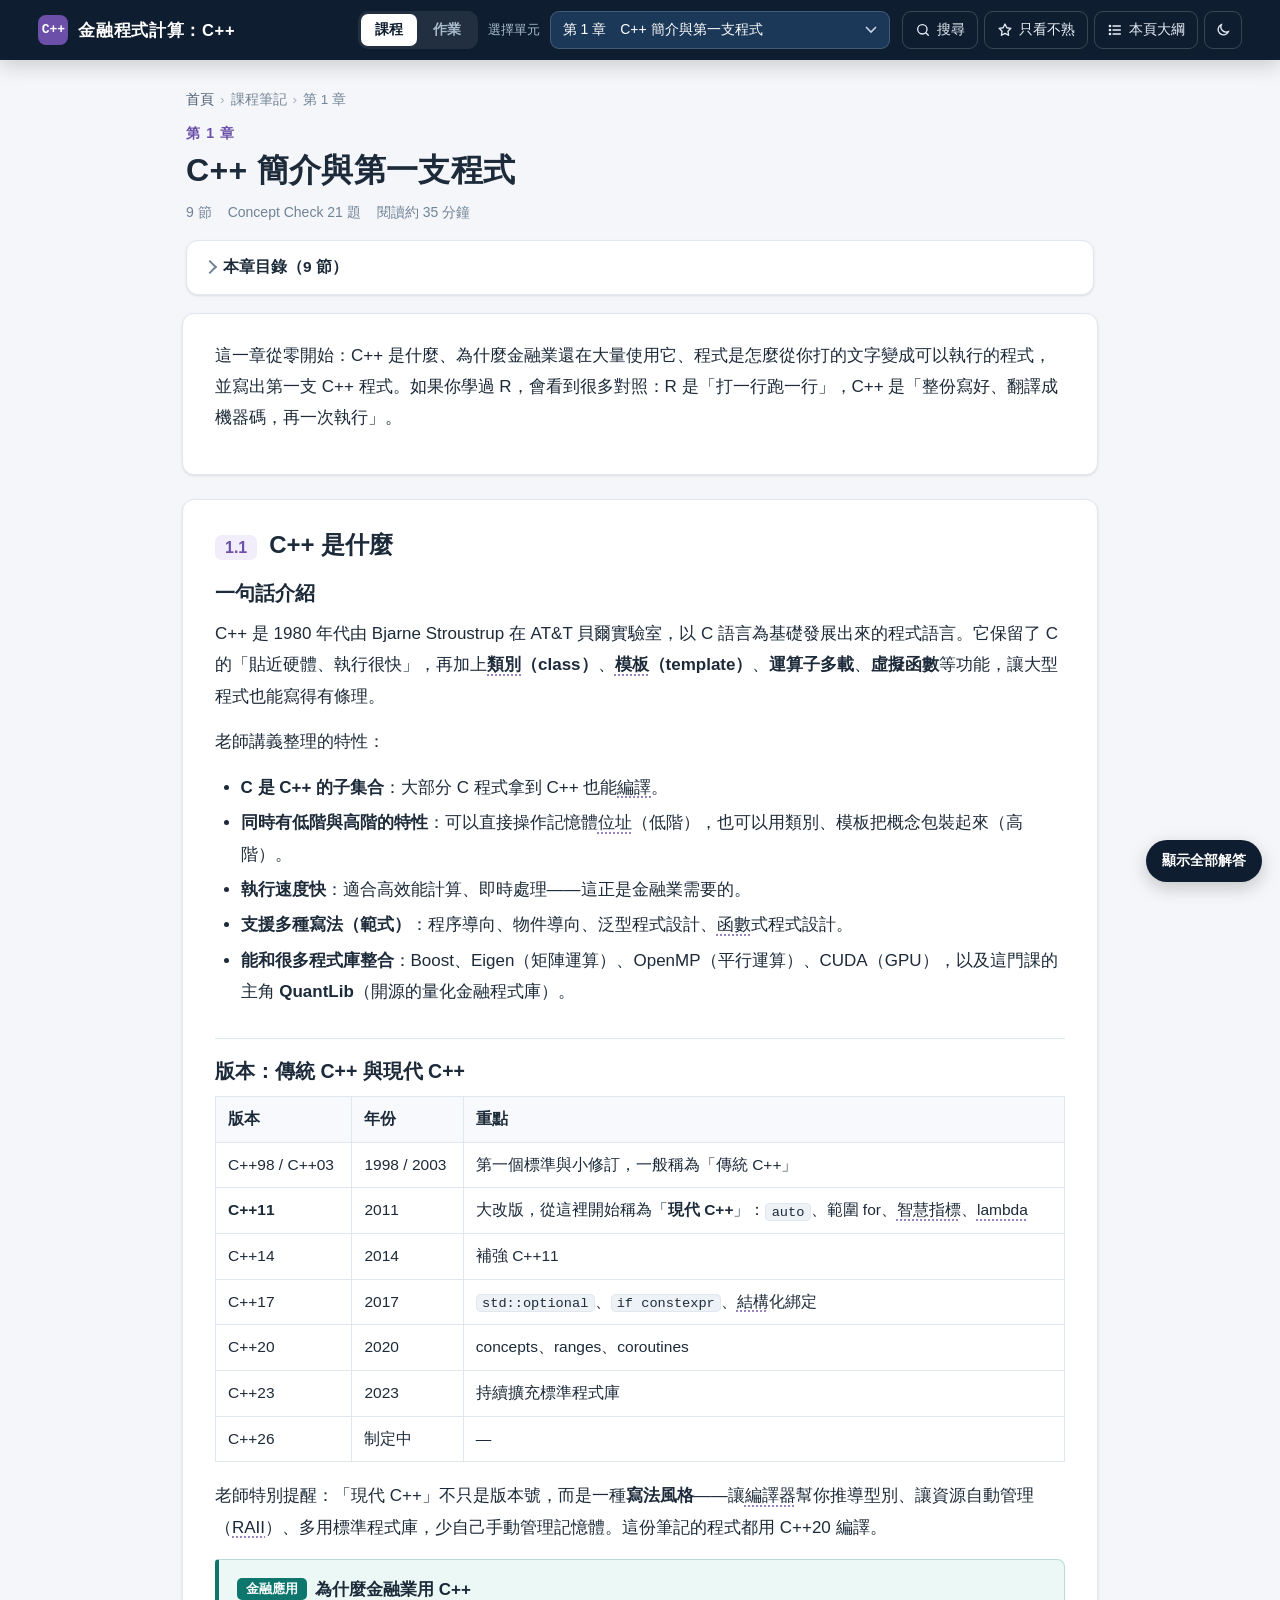
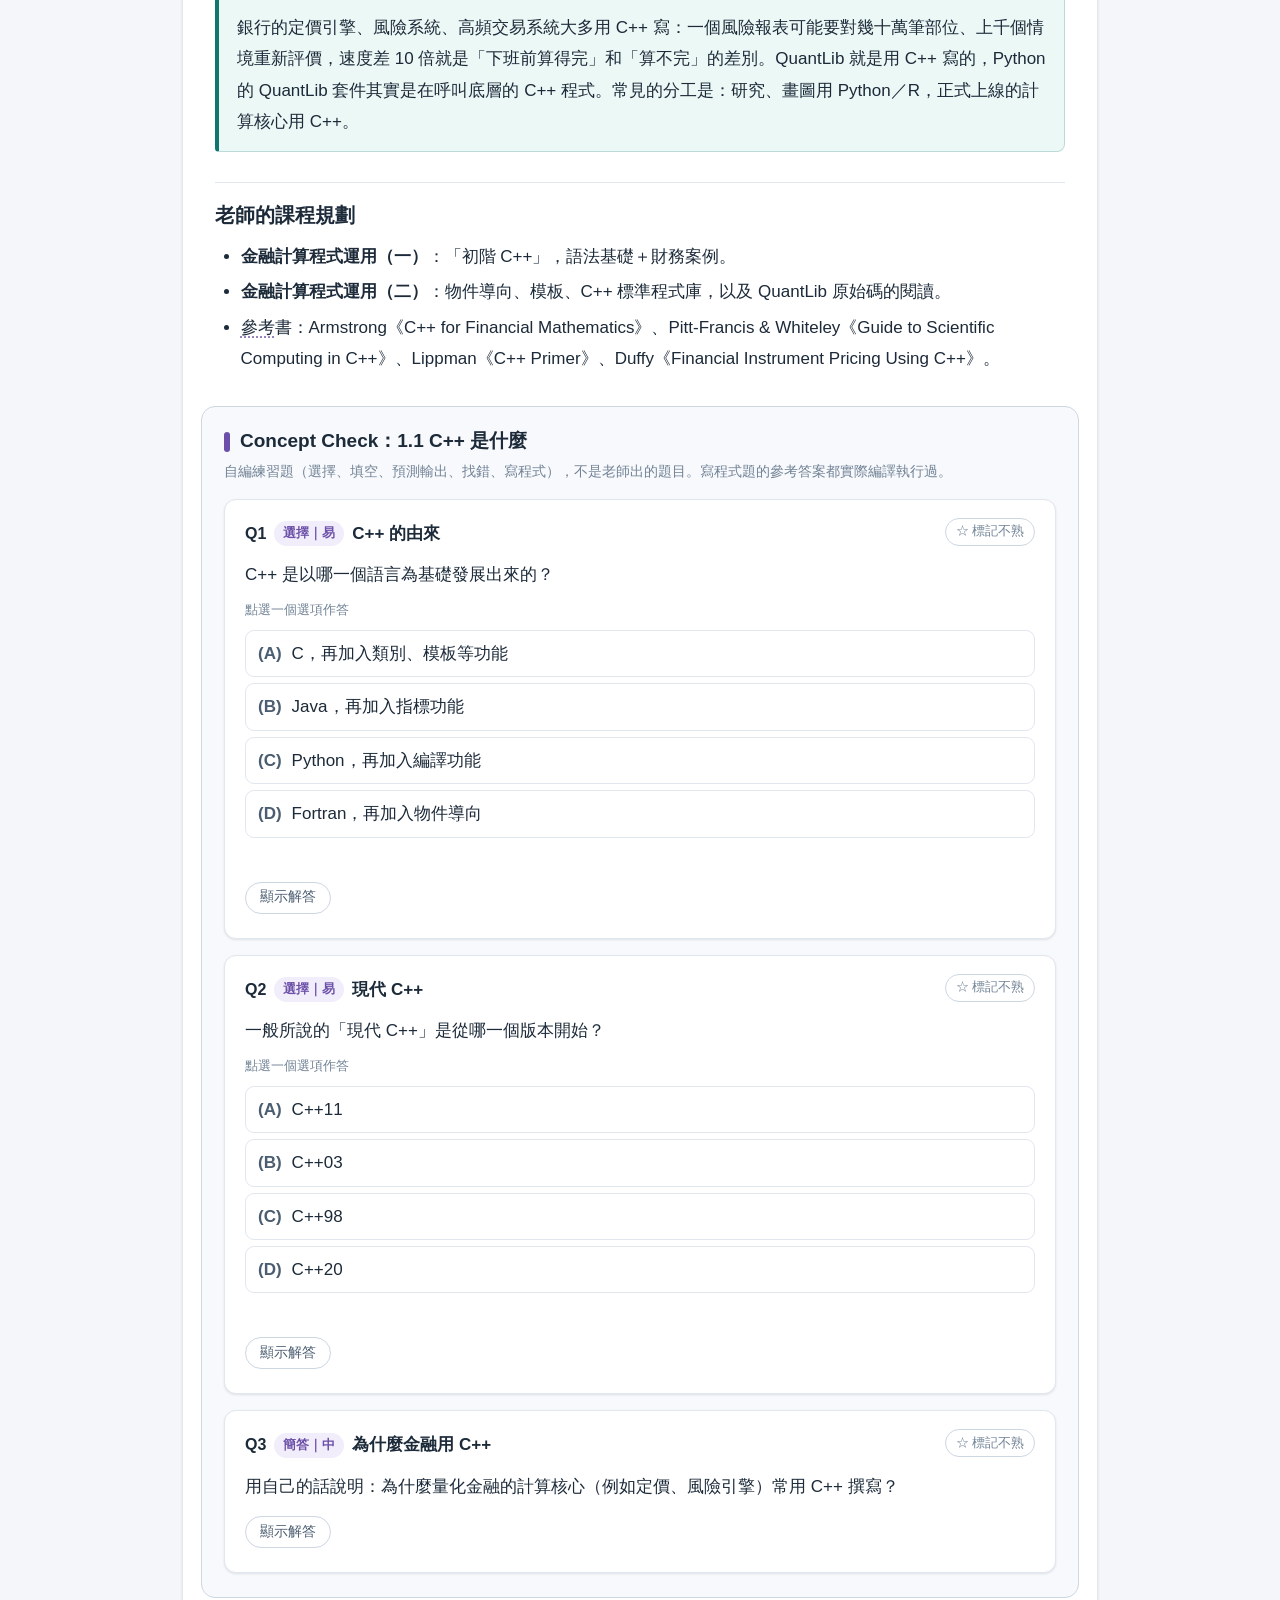
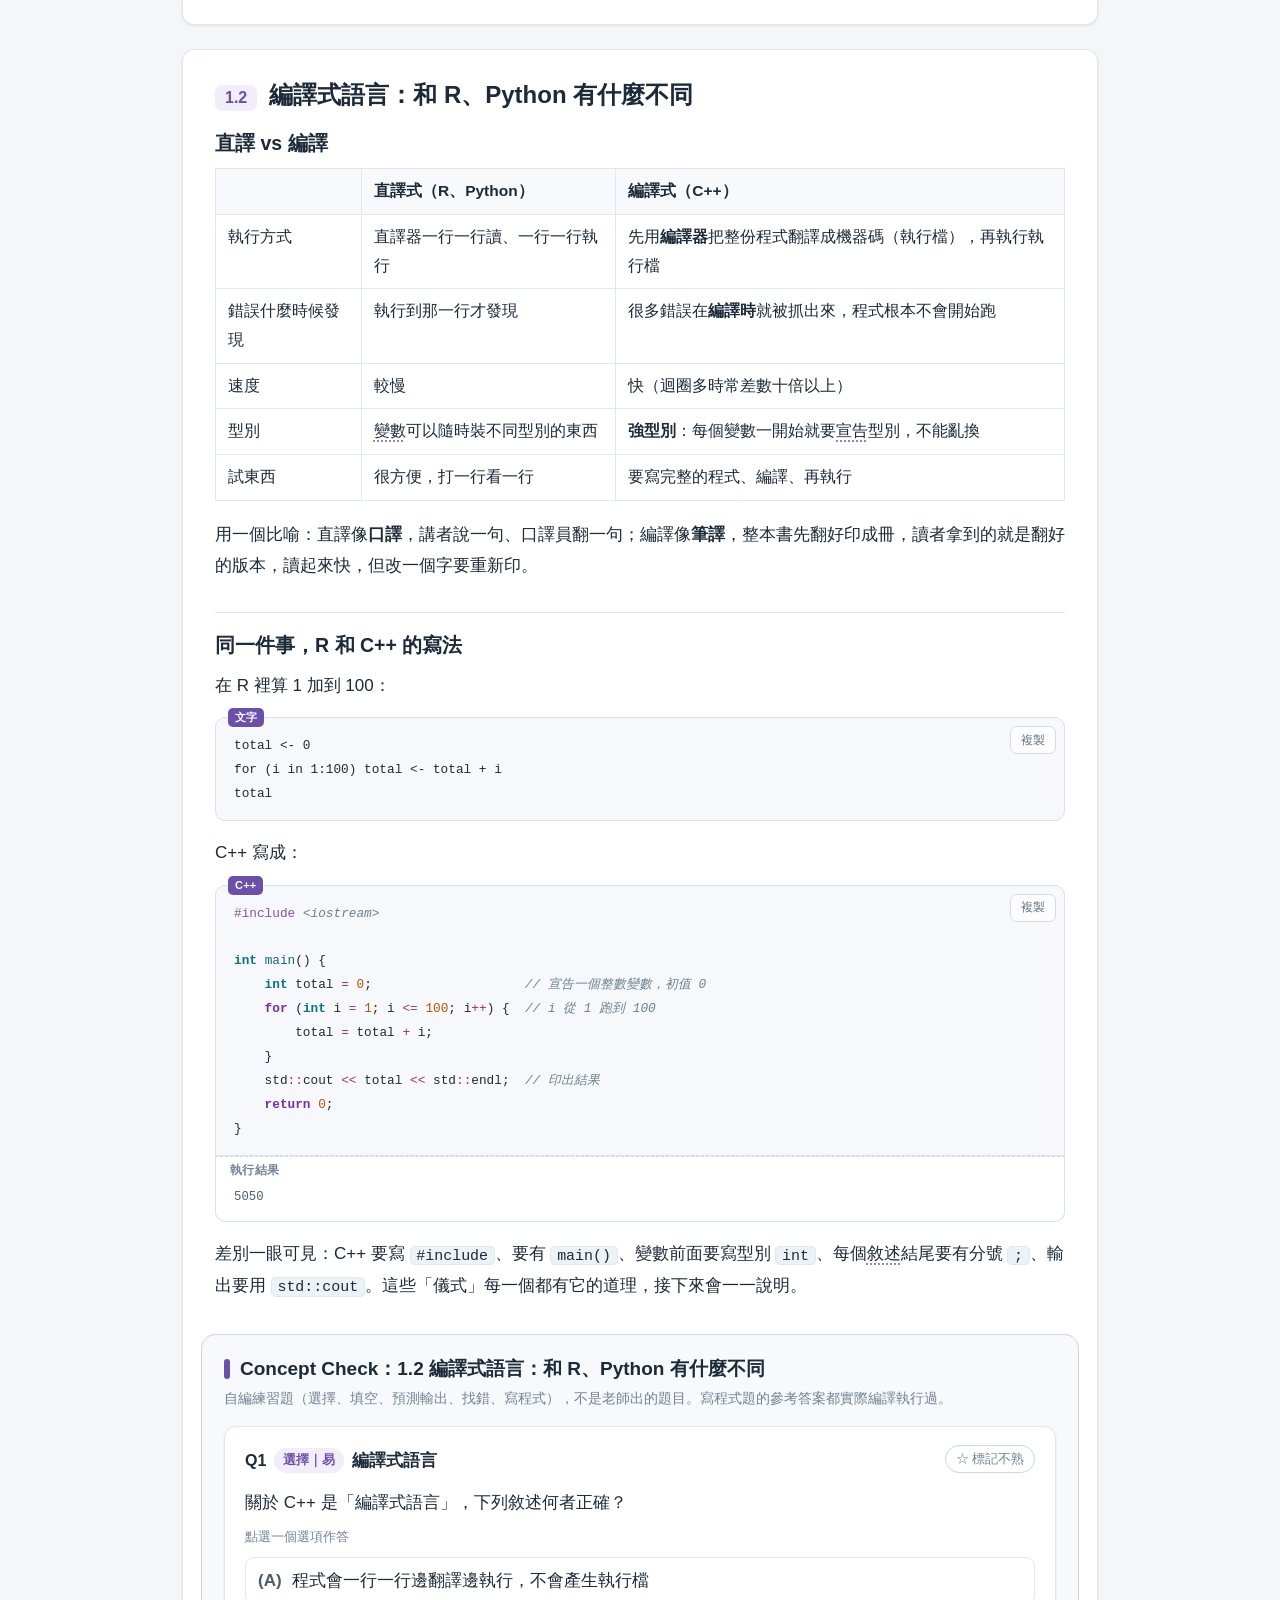
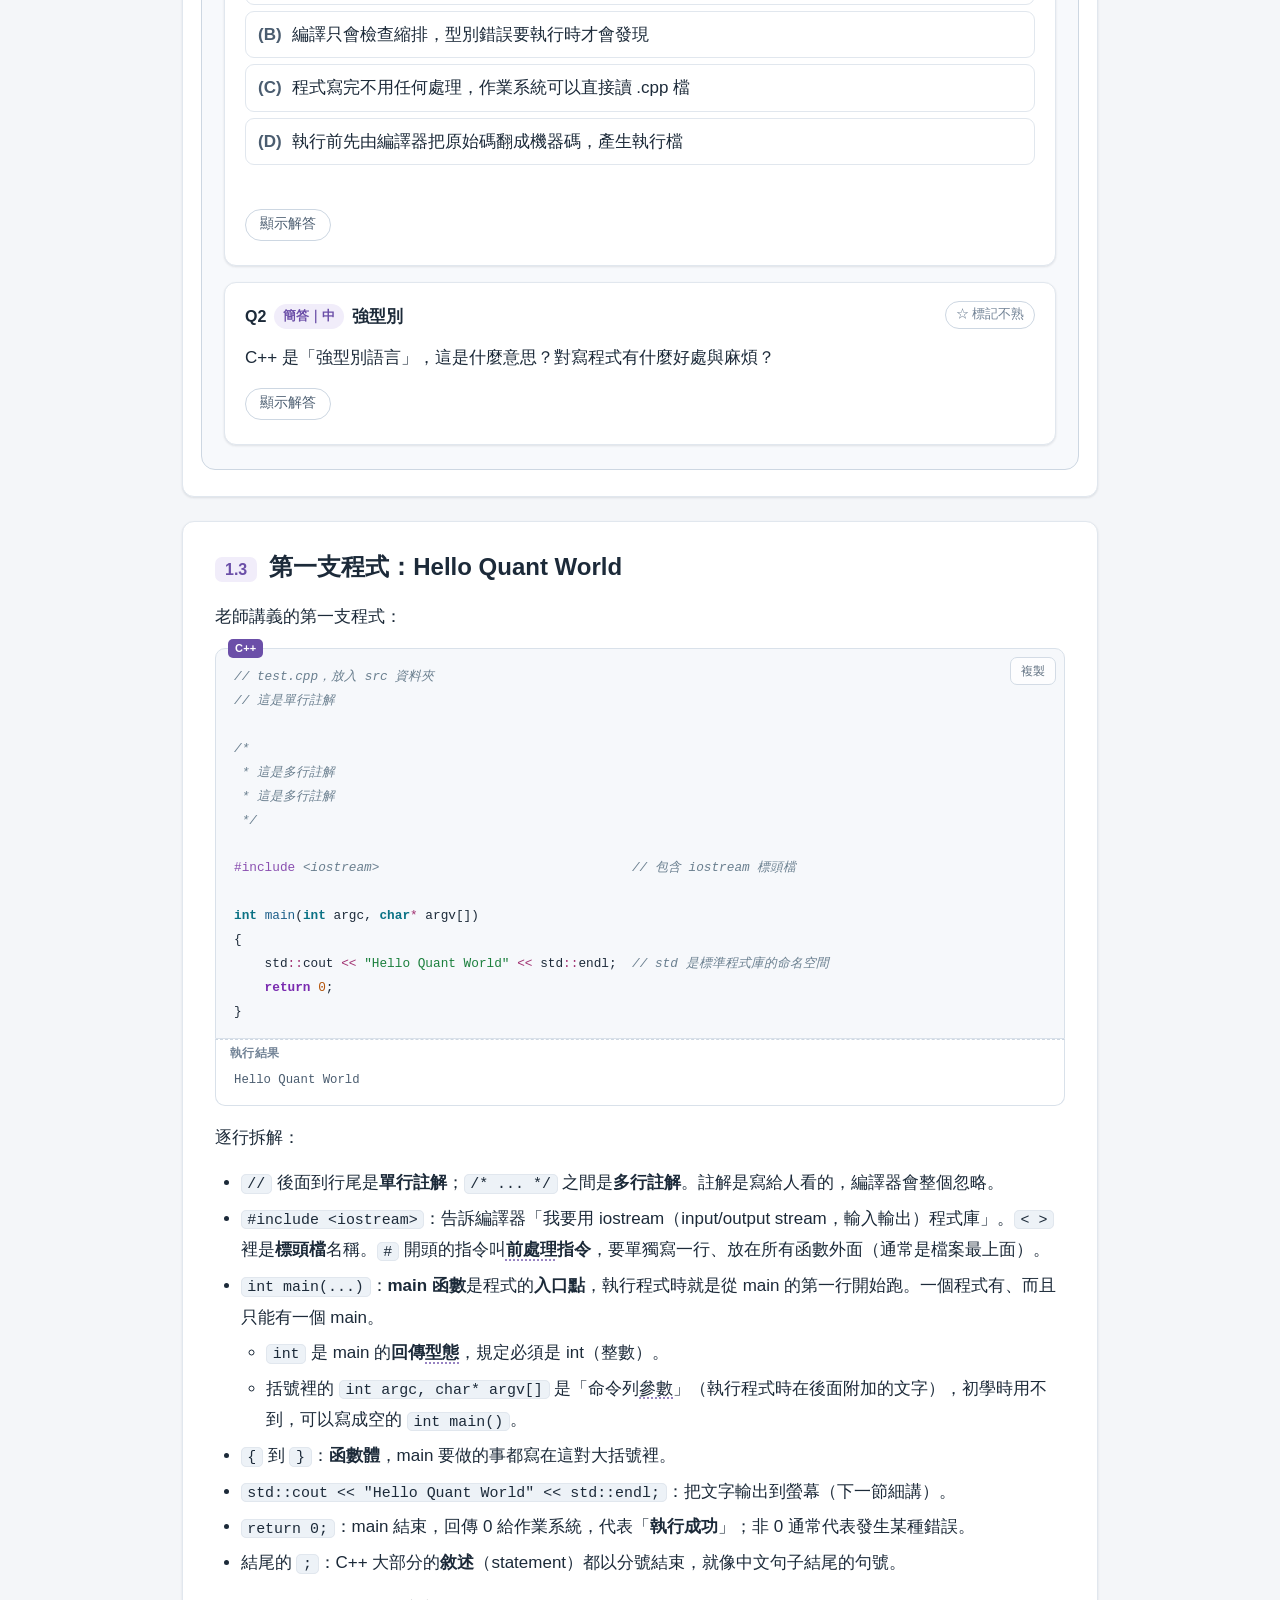
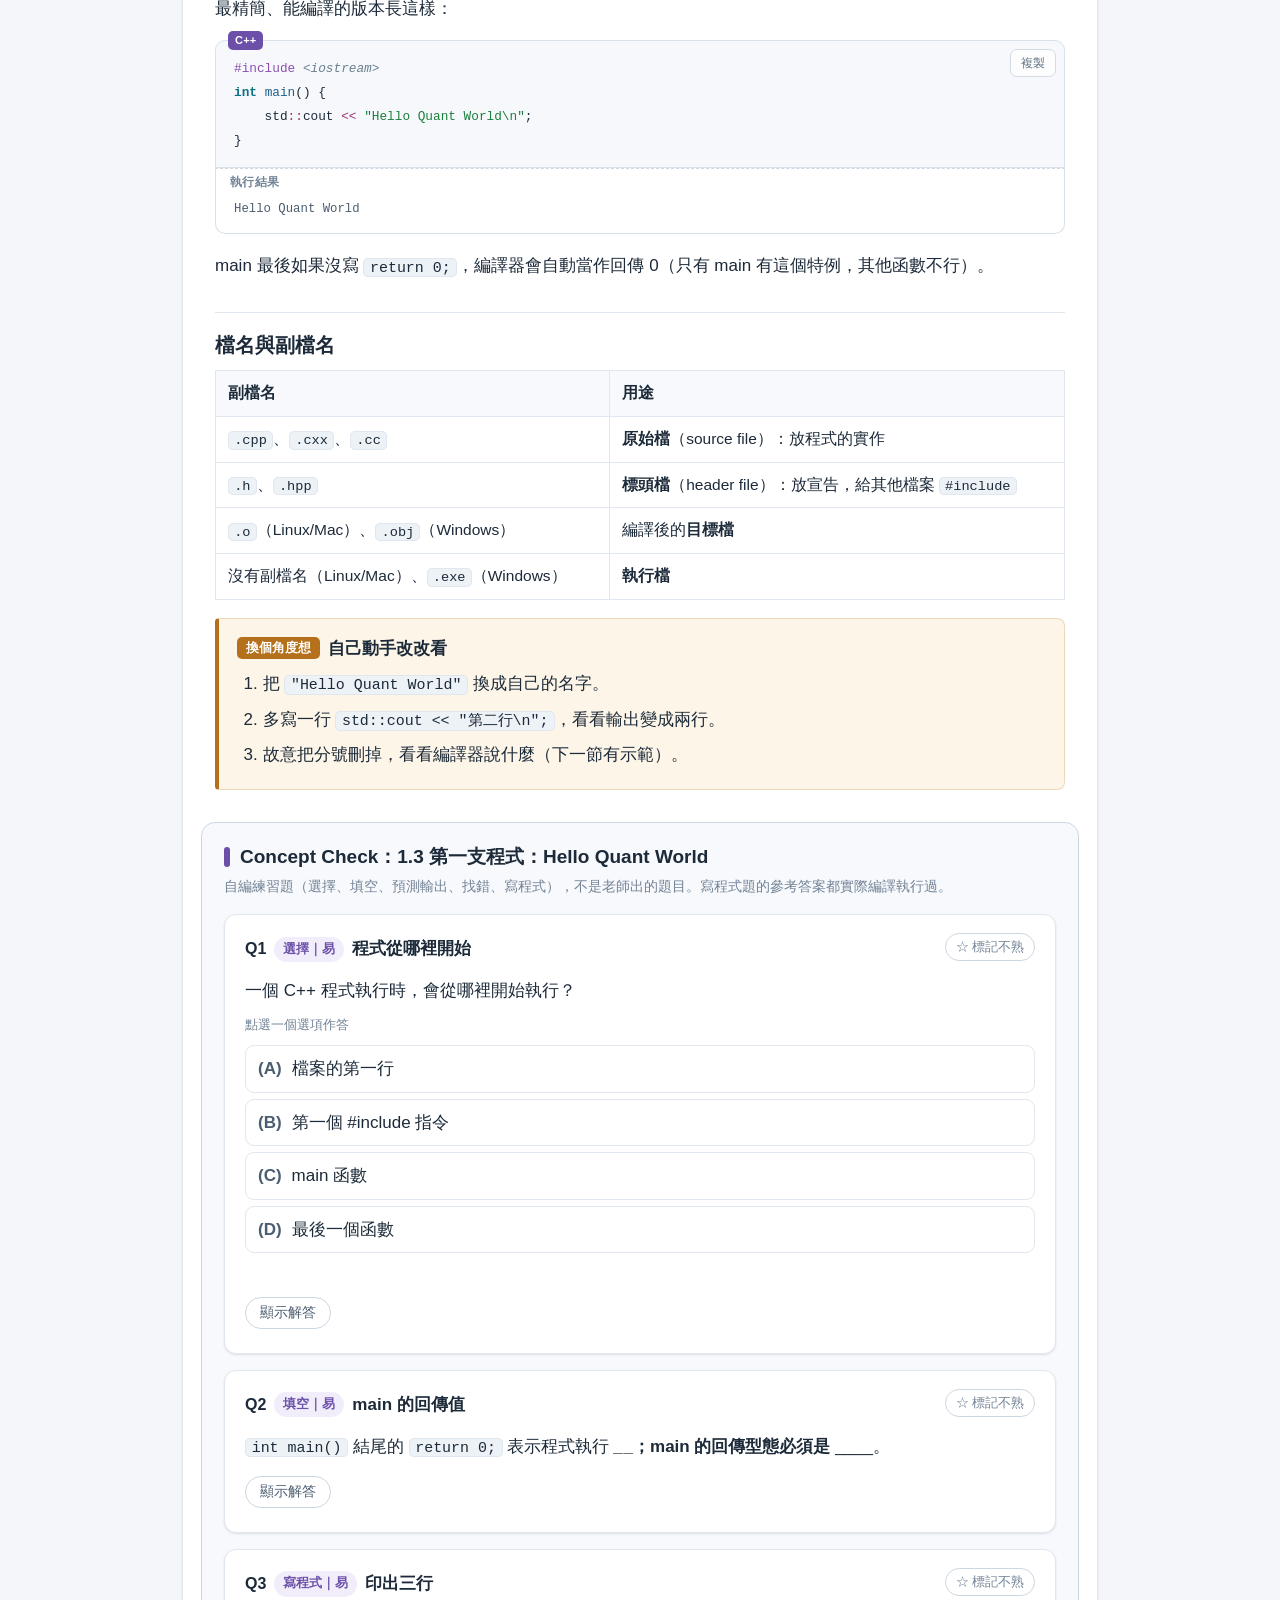
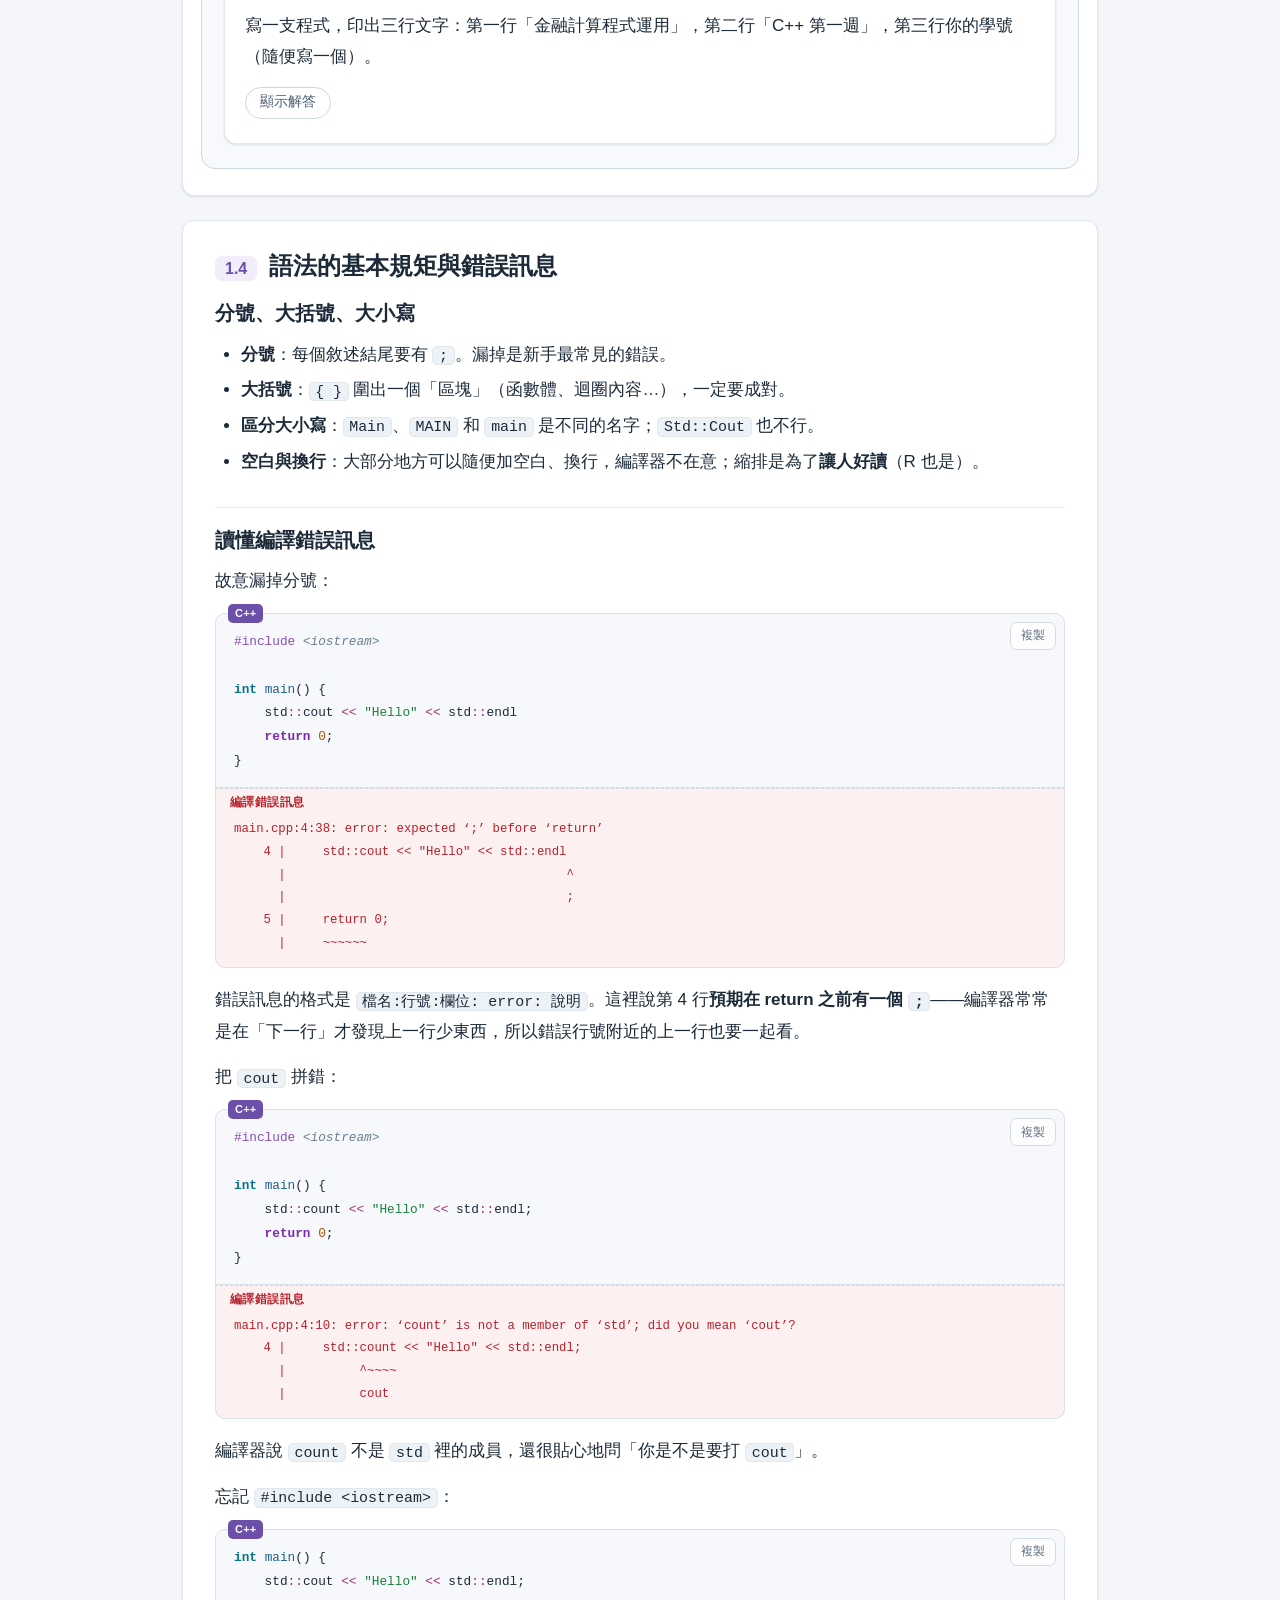
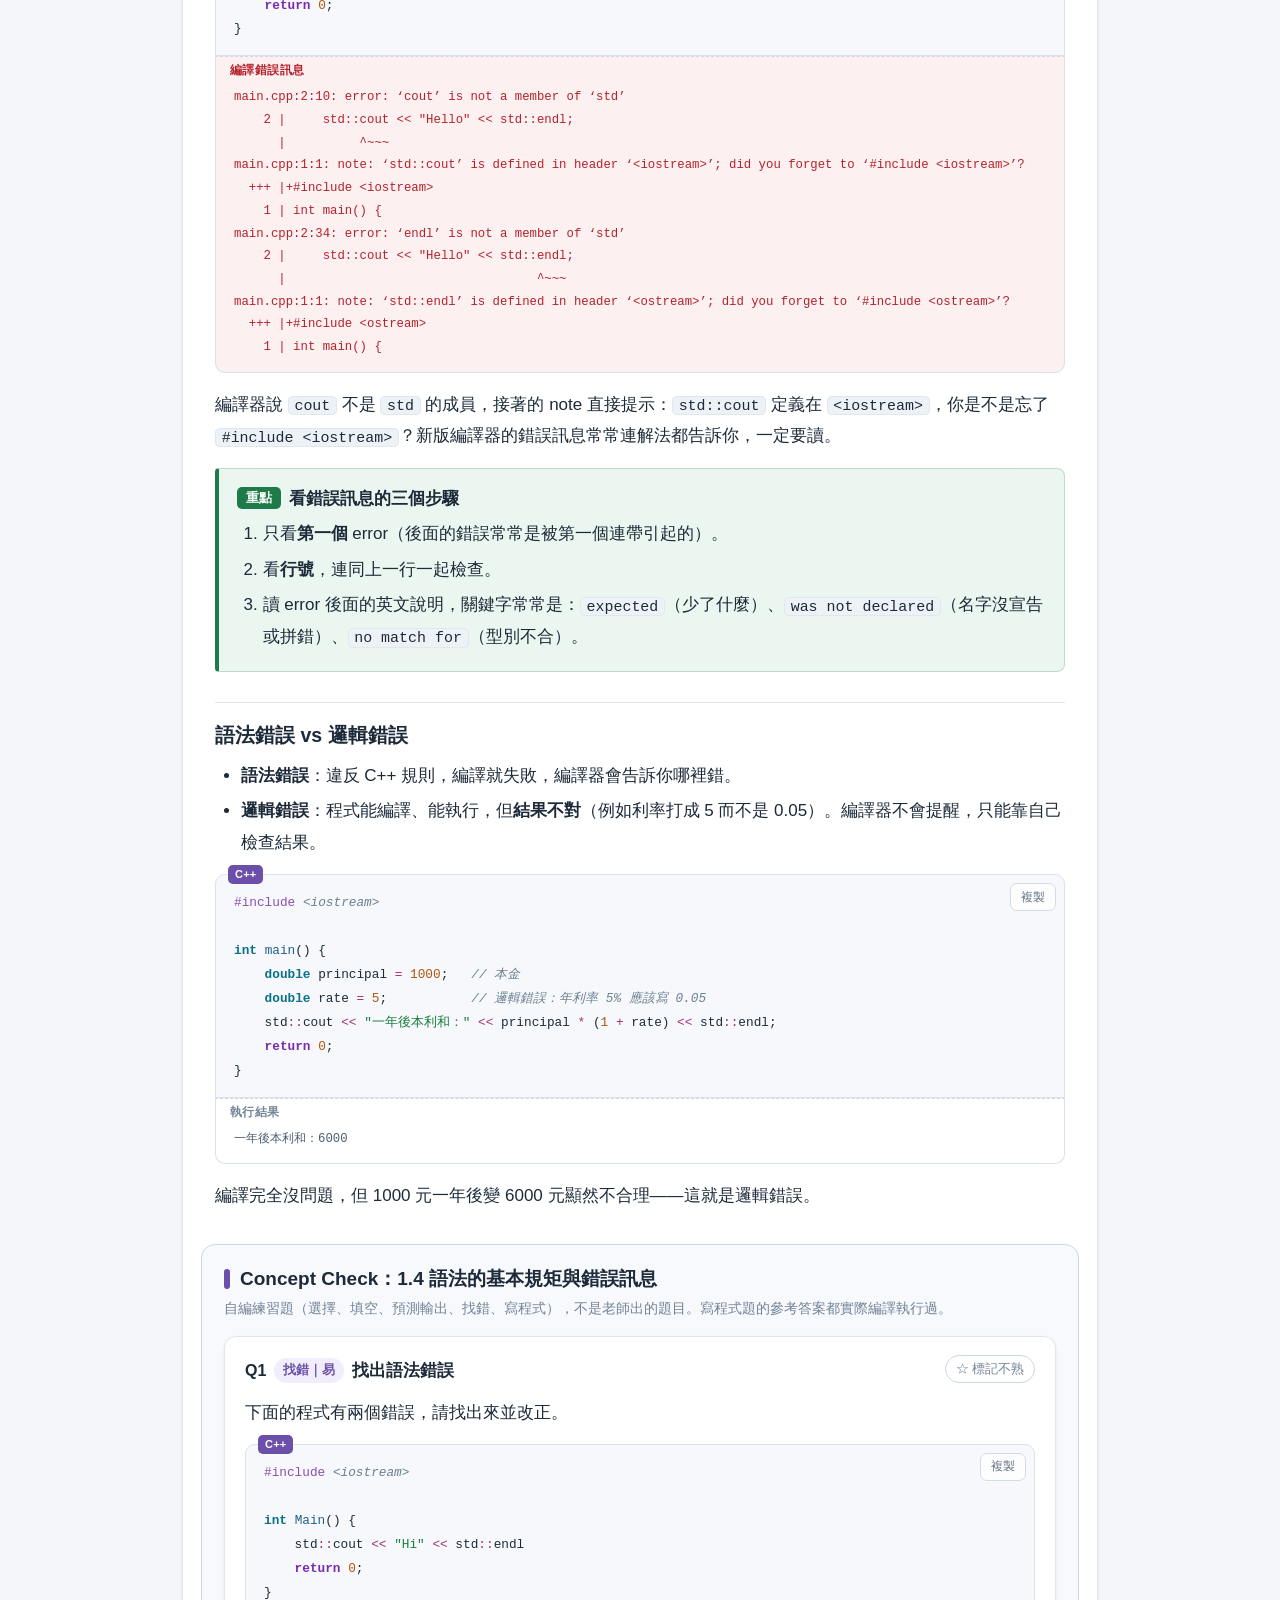
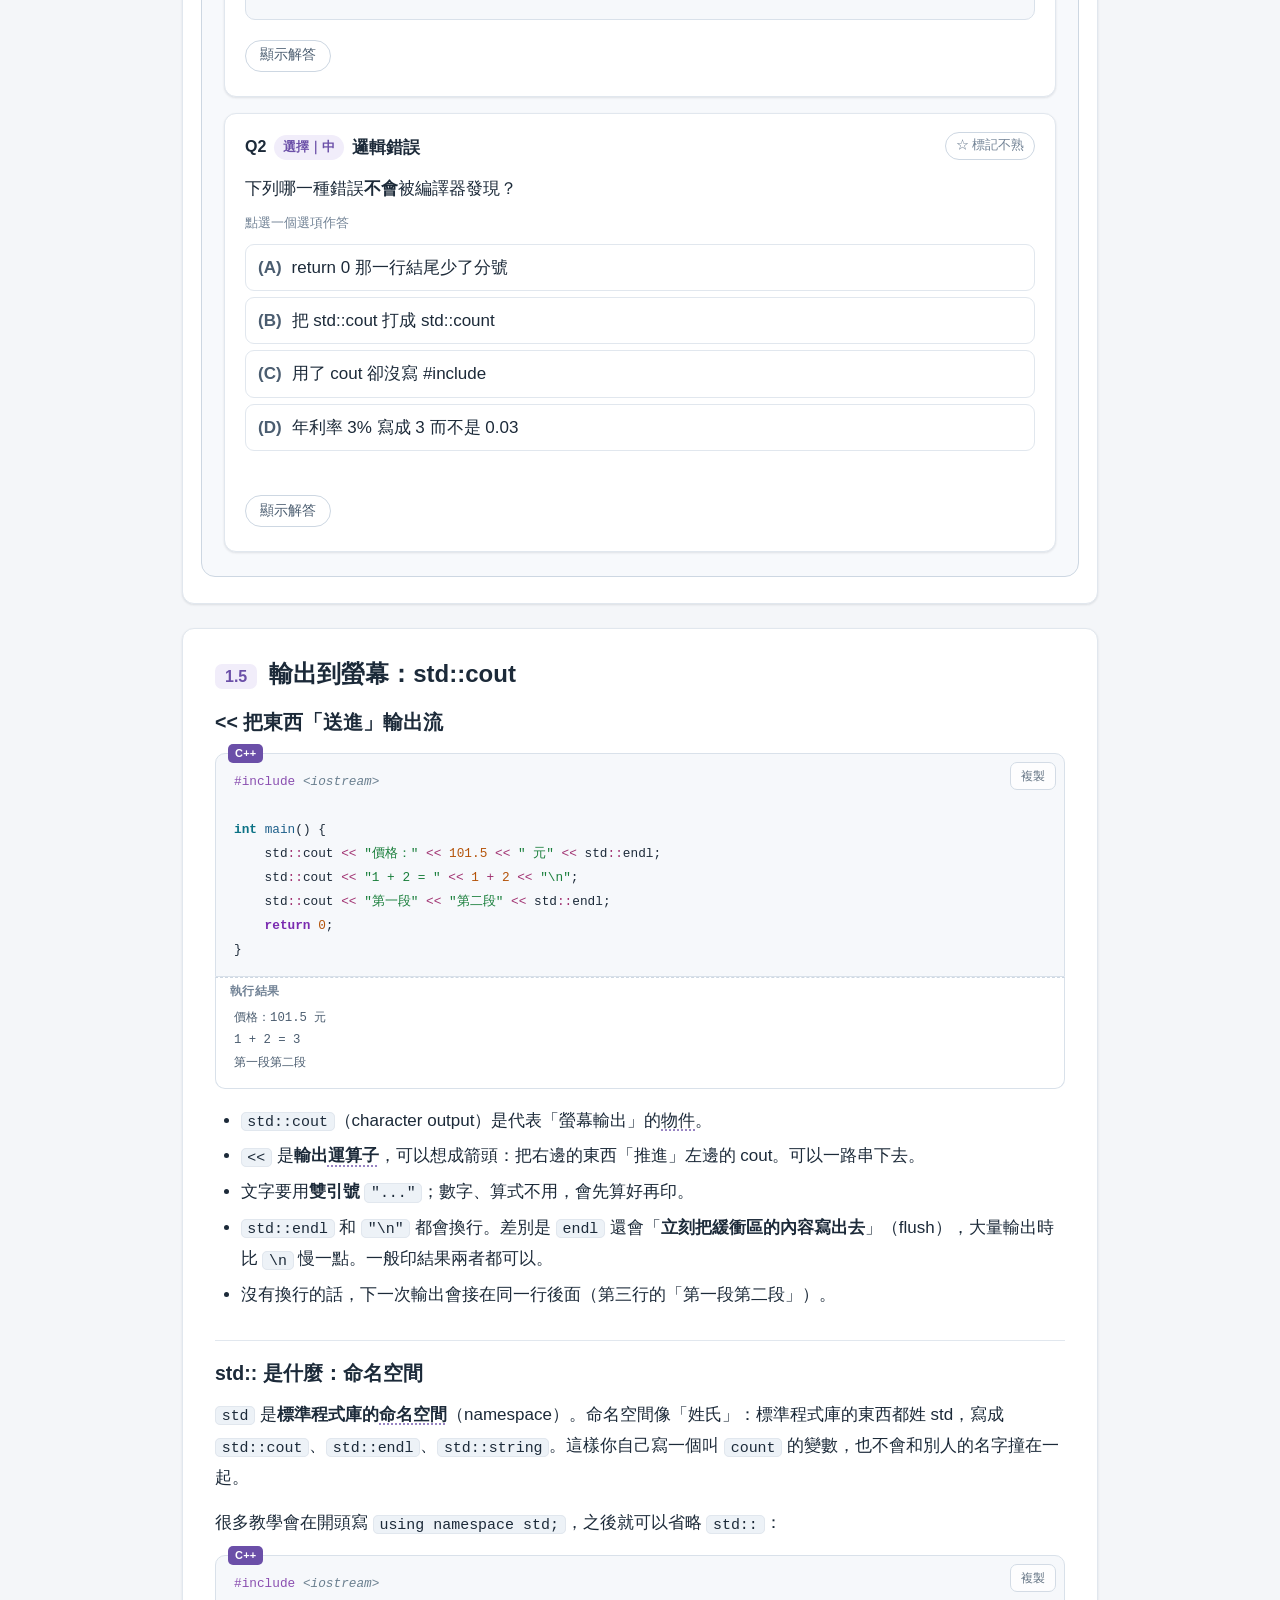
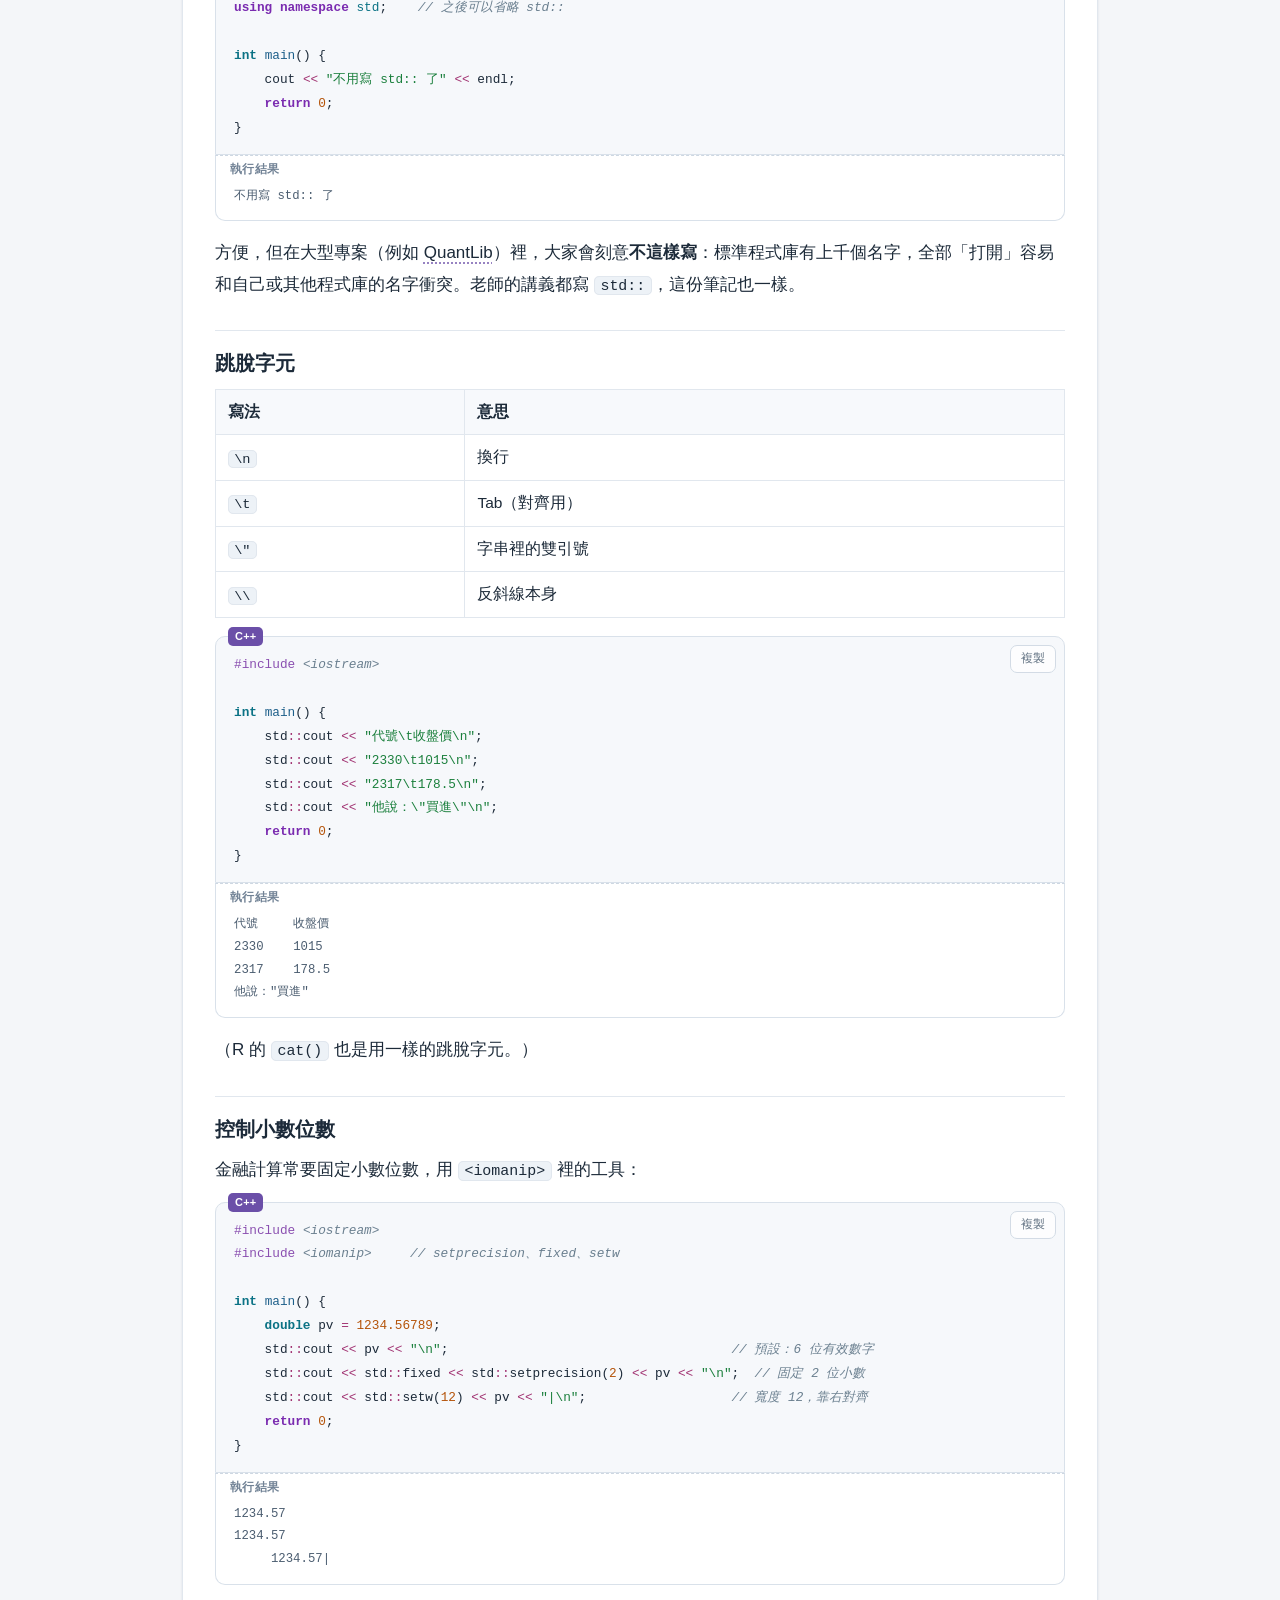
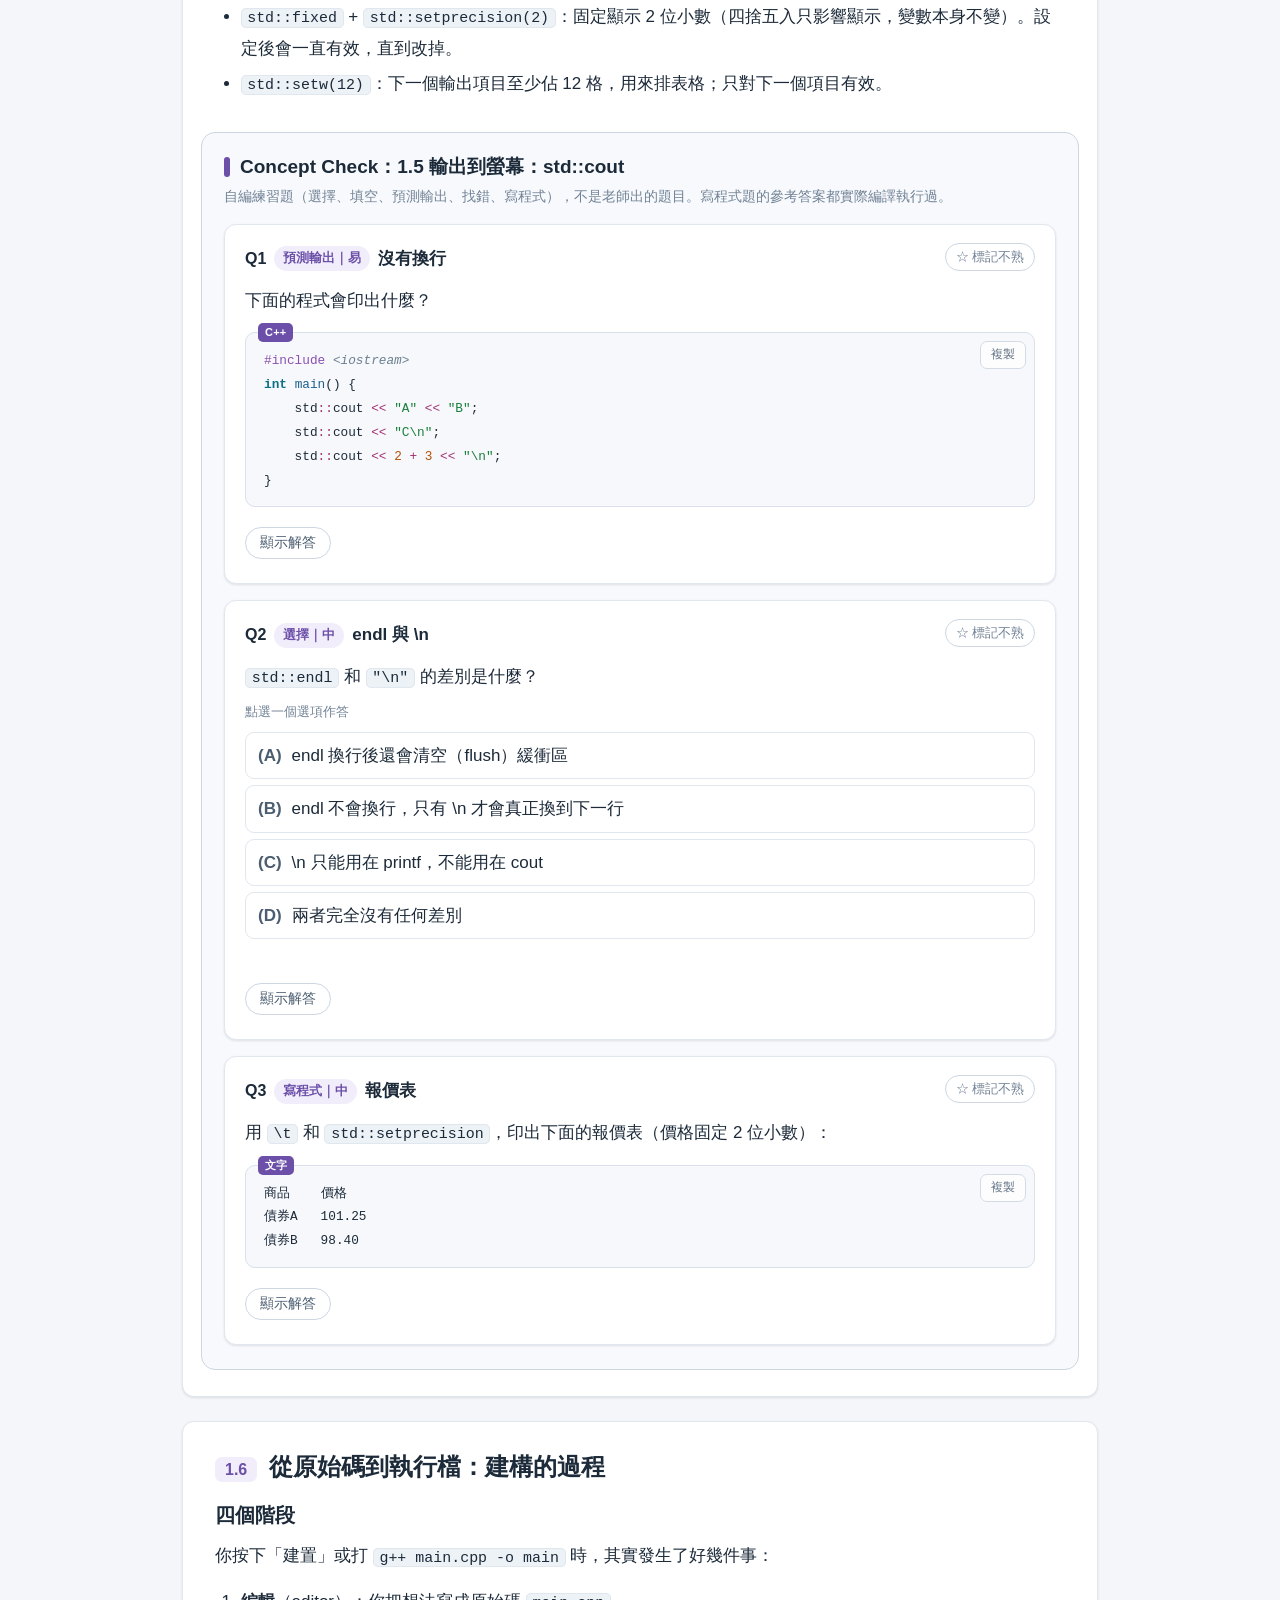
==== commit 56e14d37: "v9" ====
--- a/ch01.html
+++ b/ch01.html
@@ -4,12 +4,12 @@
 <meta name="color-scheme" content="light dark">
 <script>try{var t=localStorage.getItem('notes:theme')||(window.matchMedia&&matchMedia('(prefers-color-scheme: dark)').matches?'dark':'light');document.documentElement.setAttribute('data-theme',t)}catch(e){}</script>
 <link rel="stylesheet" href="assets/katex/katex.min.css">
-<link rel="stylesheet" href="assets/style.css?v=2772ac91">
+<link rel="stylesheet" href="assets/style.css?v=6e5fdb29">
 
 </head><body data-page="ch01" data-mode="course" data-course="cf" data-key="cf">
 <a class="skip" href="#main">跳到主要內容</a>
 <header class="topbar"><a class="brand" href="index.html" aria-label="金融程式計算：C++｜課程筆記首頁"><span class="logo" aria-hidden="true">C++</span><span>金融程式計算：C++</span><span class="sub">｜課程筆記</span></a>
-<div class="pickers"><nav class="mode" aria-label="切換課程或作業"><a href="ch01.html" data-mode="course" class=on>課程</a><a href="hw01.html" data-mode="hw">作業</a></nav><label for="unitSelect">選擇單元</label><select id="unitSelect" aria-label="選擇單元"><option value="index.html">首頁：課程介紹與使用說明</option><option value="ch01.html" selected>第 1 章　C++ 簡介與第一支程式</option><option value="ch02.html">第 2 章　資料型態、變數與記憶體</option><option value="ch03.html">第 3 章　陣列、指標與字串</option><option value="ch04.html">第 4 章　表達式、運算子與流程控制</option><option value="ch05.html">第 5 章　函數</option><option value="ch06.html">第 6 章　命名空間、預處理與記憶體管理</option><option value="ch07.html">第 7 章　類別 class（一）：封裝、建構與物件的一生</option><option value="ch08.html">第 8 章　類別 class（二）：繼承、多型與設計模式</option><option value="ch09.html">第 9 章　模板與泛型</option><option value="ch10.html">第 10 章　課程總結：從語法到量化程式庫</option></select></div></header>
+<div class="pickers"><nav class="mode" aria-label="切換課程或作業"><a href="ch01.html" data-mode="course" class=on>課程</a><a href="hw01.html" data-mode="hw">作業</a></nav><label for="unitSelect">選擇單元</label><select id="unitSelect" aria-label="選擇單元"><option value="index.html">首頁：課程介紹與使用說明</option><option value="exam.html">工具：測驗模式</option><option value="notes.html">工具：我的重點與筆記</option><option value="ch01.html" selected>第 1 章　C++ 簡介與第一支程式</option><option value="ch02.html">第 2 章　資料型態、變數與記憶體</option><option value="ch03.html">第 3 章　陣列、指標與字串</option><option value="ch04.html">第 4 章　表達式、運算子與流程控制</option><option value="ch05.html">第 5 章　函數</option><option value="ch06.html">第 6 章　命名空間、預處理與記憶體管理</option><option value="ch07.html">第 7 章　類別 class（一）：封裝、建構與物件的一生</option><option value="ch08.html">第 8 章　類別 class（二）：繼承、多型與設計模式</option><option value="ch09.html">第 9 章　模板與泛型</option><option value="ch10.html">第 10 章　課程總結：從語法到量化程式庫</option></select></div></header>
 <main class="wrap" id="main"><nav class="crumbs" aria-label="目前位置"><a href="index.html">首頁</a><span class="sep">›</span><span>課程筆記</span><span class="sep">›</span><span>第 1 章</span></nav><header class="ch-head"><p class=eyebrow>第 1 章</p><h1>C++ 簡介與第一支程式</h1><p class="ch-meta"><span>9 節</span><span>Concept Check 21 題</span><span>閱讀約 35 分鐘</span></p><details class="ch-toc"><summary>本章目錄（9 節）</summary><ol><li><a href="#s1-1"><span>1.1</span>C++ 是什麼</a></li><li><a href="#s1-2"><span>1.2</span>編譯式語言：和 R、Python 有什麼不同</a></li><li><a href="#s1-3"><span>1.3</span>第一支程式：Hello Quant World</a></li><li><a href="#s1-4"><span>1.4</span>語法的基本規矩與錯誤訊息</a></li><li><a href="#s1-5"><span>1.5</span>輸出到螢幕：std::cout</a></li><li><a href="#s1-6"><span>1.6</span>從原始碼到執行檔：建構的過程</a></li><li><a href="#s1-7"><span>1.7</span>專案結構與 CMake</a></li><li><a href="#s1-8"><span>1.8</span>第一個金融小程式：複利與現值</a></li><li><a href="#s1-9"><span>1.9</span>本章小結</a></li></ol></details></header>
 <div class="ch-intro"><p>這一章從零開始：C++ 是什麼、為什麼金融業還在大量使用它、程式是怎麼從你打的文字變成可以執行的程式，並寫出第一支 C++ 程式。如果你學過 R，會看到很多對照：R 是「打一行跑一行」，C++ 是「整份寫好、翻譯成機器碼，再一次執行」。</p></div><section class="sec" id="s1-1" data-label="1.1 C++ 是什麼"><h2><span class="num">1.1</span>C++ 是什麼</h2><h3 id="s1-1-1">一句話介紹</h3>
 <p>C++ 是 1980 年代由 Bjarne Stroustrup 在 AT&amp;T 貝爾實驗室，以 C 語言為基礎發展出來的程式語言。它保留了 C 的「貼近硬體、執行很快」，再加上<strong><span class="gl" tabindex="0" role="button" data-g="類別">類別</span>（class）</strong>、<strong><span class="gl" tabindex="0" role="button" data-g="模板">模板</span>（template）</strong>、<strong>運算子多載</strong>、<strong>虛擬函數</strong>等功能，讓大型程式也能寫得有條理。</p>
@@ -39,7 +39,7 @@
 <tr>
 <td><strong>C++11</strong></td>
 <td>2011</td>
-<td>大改版，從這裡開始稱為「<strong>現代 C++</strong>」：<code>auto</code>、範圍 for、智慧指標、<span class="gl" tabindex="0" role="button" data-g="lambda">lambda</span></td>
+<td>大改版，從這裡開始稱為「<strong>現代 C++</strong>」：<code>auto</code>、範圍 for、<span class="gl" tabindex="0" role="button" data-g="智慧指標">智慧指標</span>、<span class="gl" tabindex="0" role="button" data-g="lambda">lambda</span></td>
 </tr>
 <tr>
 <td>C++14</td>
@@ -68,14 +68,14 @@
 </tr>
 </tbody>
 </table>
-<p>老師特別提醒：「現代 C++」不只是版本號，而是一種<strong>寫法風格</strong>——讓編譯器幫你推導型別、讓資源自動管理（<span class="gl" tabindex="0" role="button" data-g="RAII">RAII</span>）、多用標準程式庫，少自己手動管理記憶體。這份筆記的程式都用 C++20 編譯。</p>
+<p>老師特別提醒：「現代 C++」不只是版本號，而是一種<strong>寫法風格</strong>——讓<span class="gl" tabindex="0" role="button" data-g="編譯器">編譯器</span>幫你推導型別、讓資源自動管理（<span class="gl" tabindex="0" role="button" data-g="RAII">RAII</span>）、多用標準程式庫，少自己手動管理記憶體。這份筆記的程式都用 C++20 編譯。</p>
 <div class="box fin"><span class="tag">金融應用</span><strong class="bt">為什麼金融業用 C++</strong><p>銀行的定價引擎、風險系統、高頻交易系統大多用 C++ 寫：一個風險報表可能要對幾十萬筆部位、上千個情境重新評價，速度差 10 倍就是「下班前算得完」和「算不完」的差別。QuantLib 就是用 C++ 寫的，Python 的 QuantLib 套件其實是在呼叫底層的 C++ 程式。常見的分工是：研究、畫圖用 Python／R，正式上線的計算核心用 C++。</p></div>
 <h3 id="s1-1-3">老師的課程規劃</h3>
 <ul>
 <li><strong>金融計算程式運用（一）</strong>：「初階 C++」，語法基礎＋財務案例。</li>
 <li><strong>金融計算程式運用（二）</strong>：物件導向、模板、C++ 標準程式庫，以及 QuantLib 原始碼的閱讀。</li>
 <li><span class="gl" tabindex="0" role="button" data-g="參考">參考</span>書：Armstrong《C++ for Financial Mathematics》、Pitt-Francis &amp; Whiteley《Guide to Scientific Computing in C++》、Lippman《C++ Primer》、Duffy《Financial Instrument Pricing Using C++》。</li>
-</ul><section class="cc" id="cc-s1-1"><h3 class="cc-h">Concept Check：1.1 C++ 是什麼</h3><p class="cc-note">自編練習題（選擇、填空、預測輸出、找錯、寫程式），不是老師出的題目。寫程式題的參考答案都實際編譯執行過。</p><article class="q" id="q-s1-1-1" data-label="1.1 C++ 是什麼 Q1"><div class="q-meta"><h4><a href="#q-s1-1-1">Q1</a></h4><span class="q-kind">選擇｜易</span><span class="q-title">C++ 的由來</span></div><div class="q-text"><p>C++ 是以哪一個語言為基礎發展出來的？</p></div><ol class="opts"><li><b>(A)</b><span>C，再加入類別、模板等功能</span></li><li><b>(B)</b><span>Java，再加入指標功能</span></li><li><b>(C)</b><span>Python，再加入編譯功能</span></li><li><b>(D)</b><span>Fortran，再加入物件導向</span></li></ol><button class="toggle" type="button" aria-expanded="true">隱藏解答</button><div class="sol"><div class="ans"><strong>答案 (A)</strong><p>C，再加入類別、模板等功能</p></div><div class="why"><p class="sh">解析</p><p>C++ 由 Bjarne Stroustrup 在 C 的基礎上加入類別、模板、運算子多載等功能；C 可視為 C++ 的子集合。Java、Python 都比 C++ 晚出現。</p></div></div></article><article class="q" id="q-s1-1-2" data-label="1.1 C++ 是什麼 Q2"><div class="q-meta"><h4><a href="#q-s1-1-2">Q2</a></h4><span class="q-kind">選擇｜易</span><span class="q-title">現代 C++</span></div><div class="q-text"><p>一般所說的「現代 C++」是從哪一個版本開始？</p></div><ol class="opts"><li><b>(A)</b><span>C++11</span></li><li><b>(B)</b><span>C++03</span></li><li><b>(C)</b><span>C++98</span></li><li><b>(D)</b><span>C++20</span></li></ol><button class="toggle" type="button" aria-expanded="true">隱藏解答</button><div class="sol"><div class="ans"><strong>答案 (A)</strong><p>C++11</p></div><div class="why"><p class="sh">解析</p><p>C++11 是一次大改版（auto、範圍 for、智慧指標、lambda 等），之後的版本一般都稱為現代 C++；C++98/03 稱為傳統 C++。</p></div></div></article><article class="q" id="q-s1-1-3" data-label="1.1 C++ 是什麼 Q3"><div class="q-meta"><h4><a href="#q-s1-1-3">Q3</a></h4><span class="q-kind">簡答｜中</span><span class="q-title">為什麼金融用 C++</span></div><div class="q-text"><p>用自己的話說明：為什麼量化金融的計算核心（例如定價、風險引擎）常用 C++ 撰寫？</p></div><button class="toggle" type="button" aria-expanded="true">隱藏解答</button><div class="sol"><div class="ans"><strong>答案</strong><p>C++ 是編譯式語言，編譯後直接變成機器碼執行，速度比直譯式語言快很多；又能控制記憶體使用，適合大量重複的數值計算（例如對大量部位、大量情境重新評價、蒙地卡羅模擬）。它也有成熟的金融程式庫 QuantLib 和數值程式庫（Eigen、Boost），並能用類別與模板把金融商品、定價方法整理成結構清楚的大型程式。</p></div></div></article></section></section><section class="sec" id="s1-2" data-label="1.2 編譯式語言：和 R、Python 有什麼不同"><h2><span class="num">1.2</span>編譯式語言：和 R、Python 有什麼不同</h2><h3 id="s1-2-1">直譯 vs 編譯</h3>
+</ul><section class="cc" id="cc-s1-1"><h3 class="cc-h">Concept Check：1.1 C++ 是什麼</h3><p class="cc-note">自編練習題（選擇、填空、預測輸出、找錯、寫程式），不是老師出的題目。寫程式題的參考答案都實際編譯執行過。</p><article class="q" id="q-s1-1-1" data-key="A" data-label="1.1 C++ 是什麼 Q1"><div class="q-meta"><h4><a href="#q-s1-1-1">Q1</a></h4><span class="q-kind">選擇｜易</span><span class="q-title">C++ 的由來</span></div><div class="q-text"><p>C++ 是以哪一個語言為基礎發展出來的？</p></div><ol class="opts"><li data-k="A"><b>(A)</b><span>C，再加入類別、模板等功能</span></li><li data-k="B"><b>(B)</b><span>Java，再加入指標功能</span></li><li data-k="C"><b>(C)</b><span>Python，再加入編譯功能</span></li><li data-k="D"><b>(D)</b><span>Fortran，再加入物件導向</span></li></ol><button class="toggle" type="button" aria-expanded="false">顯示解答</button><div class="sol" hidden><div class="ans"><strong>答案 (A)</strong><p>C，再加入類別、模板等功能</p></div><div class="why"><p class="sh">解析</p><p>C++ 由 Bjarne Stroustrup 在 C 的基礎上加入類別、模板、運算子多載等功能；C 可視為 C++ 的子集合。Java、Python 都比 C++ 晚出現。</p></div></div></article><article class="q" id="q-s1-1-2" data-key="A" data-label="1.1 C++ 是什麼 Q2"><div class="q-meta"><h4><a href="#q-s1-1-2">Q2</a></h4><span class="q-kind">選擇｜易</span><span class="q-title">現代 C++</span></div><div class="q-text"><p>一般所說的「現代 C++」是從哪一個版本開始？</p></div><ol class="opts"><li data-k="A"><b>(A)</b><span>C++11</span></li><li data-k="B"><b>(B)</b><span>C++03</span></li><li data-k="C"><b>(C)</b><span>C++98</span></li><li data-k="D"><b>(D)</b><span>C++20</span></li></ol><button class="toggle" type="button" aria-expanded="false">顯示解答</button><div class="sol" hidden><div class="ans"><strong>答案 (A)</strong><p>C++11</p></div><div class="why"><p class="sh">解析</p><p>C++11 是一次大改版（auto、範圍 for、智慧指標、lambda 等），之後的版本一般都稱為現代 C++；C++98/03 稱為傳統 C++。</p></div></div></article><article class="q" id="q-s1-1-3" data-label="1.1 C++ 是什麼 Q3"><div class="q-meta"><h4><a href="#q-s1-1-3">Q3</a></h4><span class="q-kind">簡答｜中</span><span class="q-title">為什麼金融用 C++</span></div><div class="q-text"><p>用自己的話說明：為什麼量化金融的計算核心（例如定價、風險引擎）常用 C++ 撰寫？</p></div><button class="toggle" type="button" aria-expanded="false">顯示解答</button><div class="sol" hidden><div class="ans"><strong>答案</strong><p>C++ 是編譯式語言，編譯後直接變成機器碼執行，速度比直譯式語言快很多；又能控制記憶體使用，適合大量重複的數值計算（例如對大量部位、大量情境重新評價、蒙地卡羅模擬）。它也有成熟的金融程式庫 QuantLib 和數值程式庫（Eigen、Boost），並能用類別與模板把金融商品、定價方法整理成結構清楚的大型程式。</p></div></div></article></section></section><section class="sec" id="s1-2" data-label="1.2 編譯式語言：和 R、Python 有什麼不同"><h2><span class="num">1.2</span>編譯式語言：和 R、Python 有什麼不同</h2><h3 id="s1-2-1">直譯 vs 編譯</h3>
 <table>
 <thead>
 <tr>
@@ -131,7 +131,7 @@
 <span class="p">}</span>
 </code></pre></div>
 <pre class="out" data-title="執行結果"><code>5050</code></pre>
-<p>差別一眼可見：C++ 要寫 <code>#include</code>、要有 <code>main()</code>、變數前面要寫型別 <code>int</code>、每個<span class="gl" tabindex="0" role="button" data-g="敘述">敘述</span>結尾要有分號 <code>;</code>、輸出要用 <code>std::cout</code>。這些「儀式」每一個都有它的道理，接下來會一一說明。</p><section class="cc" id="cc-s1-2"><h3 class="cc-h">Concept Check：1.2 編譯式語言：和 R、Python 有什麼不同</h3><p class="cc-note">自編練習題（選擇、填空、預測輸出、找錯、寫程式），不是老師出的題目。寫程式題的參考答案都實際編譯執行過。</p><article class="q" id="q-s1-2-1" data-label="1.2 編譯式語言：和 R、Python 有什麼不同 Q1"><div class="q-meta"><h4><a href="#q-s1-2-1">Q1</a></h4><span class="q-kind">選擇｜易</span><span class="q-title">編譯式語言</span></div><div class="q-text"><p>關於 C++ 是「編譯式語言」，下列敘述何者正確？</p></div><ol class="opts"><li><b>(A)</b><span>程式會一行一行邊翻譯邊執行，不會產生執行檔</span></li><li><b>(B)</b><span>編譯只會檢查縮排，型別錯誤要執行時才會發現</span></li><li><b>(C)</b><span>程式寫完不用任何處理，作業系統可以直接讀 .cpp 檔</span></li><li><b>(D)</b><span>執行前先由編譯器把原始碼翻成機器碼，產生執行檔</span></li></ol><button class="toggle" type="button" aria-expanded="true">隱藏解答</button><div class="sol"><div class="ans"><strong>答案 (D)</strong><p>執行前先由編譯器把原始碼翻成機器碼，產生執行檔</p></div><div class="why"><p class="sh">解析</p><p>C++ 的原始碼（.cpp）要先經過編譯、連結產生執行檔，才能執行。型別錯誤、語法錯誤大多在編譯時就會被抓出來。(A) 是直譯式語言的做法。</p></div></div></article><article class="q" id="q-s1-2-2" data-label="1.2 編譯式語言：和 R、Python 有什麼不同 Q2"><div class="q-meta"><h4><a href="#q-s1-2-2">Q2</a></h4><span class="q-kind">簡答｜中</span><span class="q-title">強型別</span></div><div class="q-text"><p>C++ 是「強型別語言」，這是什麼意思？對寫程式有什麼好處與麻煩？</p></div><button class="toggle" type="button" aria-expanded="true">隱藏解答</button><div class="sol"><div class="ans"><strong>答案</strong><p>每個變數、每個物件在使用前都必須宣告型別（例如 int、double），之後只能裝那種型別的資料。好處是很多錯誤（例如把文字當數字相加）在編譯時就會被發現，編譯器也能依型別產生更快的機器碼；麻煩是要多寫型別、不能像 R 一樣隨手把變數改裝別種資料，型別不合時要明確轉換。</p></div></div></article></section></section><section class="sec" id="s1-3" data-label="1.3 第一支程式：Hello Quant World"><h2><span class="num">1.3</span>第一支程式：Hello Quant World</h2><p>老師講義的第一支程式：</p>
+<p>差別一眼可見：C++ 要寫 <code>#include</code>、要有 <code>main()</code>、變數前面要寫型別 <code>int</code>、每個<span class="gl" tabindex="0" role="button" data-g="敘述">敘述</span>結尾要有分號 <code>;</code>、輸出要用 <code>std::cout</code>。這些「儀式」每一個都有它的道理，接下來會一一說明。</p><section class="cc" id="cc-s1-2"><h3 class="cc-h">Concept Check：1.2 編譯式語言：和 R、Python 有什麼不同</h3><p class="cc-note">自編練習題（選擇、填空、預測輸出、找錯、寫程式），不是老師出的題目。寫程式題的參考答案都實際編譯執行過。</p><article class="q" id="q-s1-2-1" data-key="D" data-label="1.2 編譯式語言：和 R、Python 有什麼不同 Q1"><div class="q-meta"><h4><a href="#q-s1-2-1">Q1</a></h4><span class="q-kind">選擇｜易</span><span class="q-title">編譯式語言</span></div><div class="q-text"><p>關於 C++ 是「編譯式語言」，下列敘述何者正確？</p></div><ol class="opts"><li data-k="A"><b>(A)</b><span>程式會一行一行邊翻譯邊執行，不會產生執行檔</span></li><li data-k="B"><b>(B)</b><span>編譯只會檢查縮排，型別錯誤要執行時才會發現</span></li><li data-k="C"><b>(C)</b><span>程式寫完不用任何處理，作業系統可以直接讀 .cpp 檔</span></li><li data-k="D"><b>(D)</b><span>執行前先由編譯器把原始碼翻成機器碼，產生執行檔</span></li></ol><button class="toggle" type="button" aria-expanded="false">顯示解答</button><div class="sol" hidden><div class="ans"><strong>答案 (D)</strong><p>執行前先由編譯器把原始碼翻成機器碼，產生執行檔</p></div><div class="why"><p class="sh">解析</p><p>C++ 的原始碼（.cpp）要先經過編譯、連結產生執行檔，才能執行。型別錯誤、語法錯誤大多在編譯時就會被抓出來。(A) 是直譯式語言的做法。</p></div></div></article><article class="q" id="q-s1-2-2" data-label="1.2 編譯式語言：和 R、Python 有什麼不同 Q2"><div class="q-meta"><h4><a href="#q-s1-2-2">Q2</a></h4><span class="q-kind">簡答｜中</span><span class="q-title">強型別</span></div><div class="q-text"><p>C++ 是「強型別語言」，這是什麼意思？對寫程式有什麼好處與麻煩？</p></div><button class="toggle" type="button" aria-expanded="false">顯示解答</button><div class="sol" hidden><div class="ans"><strong>答案</strong><p>每個變數、每個物件在使用前都必須宣告型別（例如 int、double），之後只能裝那種型別的資料。好處是很多錯誤（例如把文字當數字相加）在編譯時就會被發現，編譯器也能依型別產生更快的機器碼；麻煩是要多寫型別、不能像 R 一樣隨手把變數改裝別種資料，型別不合時要明確轉換。</p></div></div></article></section></section><section class="sec" id="s1-3" data-label="1.3 第一支程式：Hello Quant World"><h2><span class="num">1.3</span>第一支程式：Hello Quant World</h2><p>老師講義的第一支程式：</p>
 <div class="code"><button class="copy" type="button" aria-label="複製程式碼">複製</button><span class="lang">C++</span><pre><code><span class="c1">// test.cpp，放入 src 資料夾</span>
 <span class="c1">// 這是單行註解</span>
 
@@ -202,7 +202,7 @@
 <li>把 <code>&quot;Hello Quant World&quot;</code> 換成自己的名字。</li>
 <li>多寫一行 <code>std::cout &lt;&lt; &quot;第二行\n&quot;;</code>，看看輸出變成兩行。</li>
 <li>故意把分號刪掉，看看編譯器說什麼（下一節有示範）。</li>
-</ol></div><section class="cc" id="cc-s1-3"><h3 class="cc-h">Concept Check：1.3 第一支程式：Hello Quant World</h3><p class="cc-note">自編練習題（選擇、填空、預測輸出、找錯、寫程式），不是老師出的題目。寫程式題的參考答案都實際編譯執行過。</p><article class="q" id="q-s1-3-1" data-label="1.3 第一支程式：Hello Quant World Q1"><div class="q-meta"><h4><a href="#q-s1-3-1">Q1</a></h4><span class="q-kind">選擇｜易</span><span class="q-title">程式從哪裡開始</span></div><div class="q-text"><p>一個 C++ 程式執行時，會從哪裡開始執行？</p></div><ol class="opts"><li><b>(A)</b><span>檔案的第一行</span></li><li><b>(B)</b><span>第一個 #include 指令</span></li><li><b>(C)</b><span>main 函數</span></li><li><b>(D)</b><span>最後一個函數</span></li></ol><button class="toggle" type="button" aria-expanded="true">隱藏解答</button><div class="sol"><div class="ans"><strong>答案 (C)</strong><p>main 函數</p></div><div class="why"><p class="sh">解析</p><p>main 是程式的入口點，不管它寫在檔案的哪裡，執行都從 main 的第一行開始。#include 是前處理指令，在編譯前就處理完了。</p></div></div></article><article class="q" id="q-s1-3-2" data-label="1.3 第一支程式：Hello Quant World Q2"><div class="q-meta"><h4><a href="#q-s1-3-2">Q2</a></h4><span class="q-kind">填空｜易</span><span class="q-title">main 的回傳值</span></div><div class="q-text"><p><code>int main()</code> 結尾的 <code>return 0;</code> 表示程式執行 <strong><em>_</em>_；main 的回傳型態必須是 </strong>____。</p></div><button class="toggle" type="button" aria-expanded="true">隱藏解答</button><div class="sol"><div class="ans"><strong>答案</strong><p>成功（正常結束）；int</p></div><div class="why"><p class="sh">解析</p><p>回傳 0 給作業系統代表成功，非 0 通常代表錯誤；main 的回傳型態必須是 int。</p></div></div></article><article class="q" id="q-s1-3-3" data-label="1.3 第一支程式：Hello Quant World Q3"><div class="q-meta"><h4><a href="#q-s1-3-3">Q3</a></h4><span class="q-kind">寫程式｜易</span><span class="q-title">印出三行</span></div><div class="q-text"><p>寫一支程式，印出三行文字：第一行「金融計算程式運用」，第二行「C++ 第一週」，第三行你的學號（隨便寫一個）。</p></div><button class="toggle" type="button" aria-expanded="true">隱藏解答</button><div class="sol"><div class="ans"><strong>答案</strong><div class="code"><button class="copy" type="button" aria-label="複製程式碼">複製</button><span class="lang">C++</span><pre><code><span class="cp">#include</span><span class="w"> </span><span class="cpf">&lt;iostream&gt;</span>
+</ol></div><section class="cc" id="cc-s1-3"><h3 class="cc-h">Concept Check：1.3 第一支程式：Hello Quant World</h3><p class="cc-note">自編練習題（選擇、填空、預測輸出、找錯、寫程式），不是老師出的題目。寫程式題的參考答案都實際編譯執行過。</p><article class="q" id="q-s1-3-1" data-key="C" data-label="1.3 第一支程式：Hello Quant World Q1"><div class="q-meta"><h4><a href="#q-s1-3-1">Q1</a></h4><span class="q-kind">選擇｜易</span><span class="q-title">程式從哪裡開始</span></div><div class="q-text"><p>一個 C++ 程式執行時，會從哪裡開始執行？</p></div><ol class="opts"><li data-k="A"><b>(A)</b><span>檔案的第一行</span></li><li data-k="B"><b>(B)</b><span>第一個 #include 指令</span></li><li data-k="C"><b>(C)</b><span>main 函數</span></li><li data-k="D"><b>(D)</b><span>最後一個函數</span></li></ol><button class="toggle" type="button" aria-expanded="false">顯示解答</button><div class="sol" hidden><div class="ans"><strong>答案 (C)</strong><p>main 函數</p></div><div class="why"><p class="sh">解析</p><p>main 是程式的入口點，不管它寫在檔案的哪裡，執行都從 main 的第一行開始。#include 是前處理指令，在編譯前就處理完了。</p></div></div></article><article class="q" id="q-s1-3-2" data-label="1.3 第一支程式：Hello Quant World Q2"><div class="q-meta"><h4><a href="#q-s1-3-2">Q2</a></h4><span class="q-kind">填空｜易</span><span class="q-title">main 的回傳值</span></div><div class="q-text"><p><code>int main()</code> 結尾的 <code>return 0;</code> 表示程式執行 <strong><em>_</em>_；main 的回傳型態必須是 </strong>____。</p></div><button class="toggle" type="button" aria-expanded="false">顯示解答</button><div class="sol" hidden><div class="ans"><strong>答案</strong><p>成功（正常結束）；int</p></div><div class="why"><p class="sh">解析</p><p>回傳 0 給作業系統代表成功，非 0 通常代表錯誤；main 的回傳型態必須是 int。</p></div></div></article><article class="q" id="q-s1-3-3" data-label="1.3 第一支程式：Hello Quant World Q3"><div class="q-meta"><h4><a href="#q-s1-3-3">Q3</a></h4><span class="q-kind">寫程式｜易</span><span class="q-title">印出三行</span></div><div class="q-text"><p>寫一支程式，印出三行文字：第一行「金融計算程式運用」，第二行「C++ 第一週」，第三行你的學號（隨便寫一個）。</p></div><button class="toggle" type="button" aria-expanded="false">顯示解答</button><div class="sol" hidden><div class="ans"><strong>答案</strong><div class="code"><button class="copy" type="button" aria-label="複製程式碼">複製</button><span class="lang">C++</span><pre><code><span class="cp">#include</span><span class="w"> </span><span class="cpf">&lt;iostream&gt;</span>
 
 <span class="kt">int</span><span class="w"> </span><span class="nf">main</span><span class="p">()</span><span class="w"> </span><span class="p">{</span>
 <span class="w">    </span><span class="n">std</span><span class="o">::</span><span class="n">cout</span><span class="w"> </span><span class="o">&lt;&lt;</span><span class="w"> </span><span class="s">"金融計算程式運用"</span><span class="w"> </span><span class="o">&lt;&lt;</span><span class="w"> </span><span class="n">std</span><span class="o">::</span><span class="n">endl</span><span class="p">;</span>
@@ -295,7 +295,7 @@
 <span class="w">    </span><span class="n">std</span><span class="o">::</span><span class="n">cout</span><span class="w"> </span><span class="o">&lt;&lt;</span><span class="w"> </span><span class="s">"Hi"</span><span class="w"> </span><span class="o">&lt;&lt;</span><span class="w"> </span><span class="n">std</span><span class="o">::</span><span class="n">endl</span>
 <span class="w">    </span><span class="k">return</span><span class="w"> </span><span class="mi">0</span><span class="p">;</span>
 <span class="p">}</span>
-</code></pre></div></div><button class="toggle" type="button" aria-expanded="true">隱藏解答</button><div class="sol"><div class="ans"><strong>答案</strong><ol>
+</code></pre></div></div><button class="toggle" type="button" aria-expanded="false">顯示解答</button><div class="sol" hidden><div class="ans"><strong>答案</strong><ol>
 <li><code>Main</code> 要改成小寫 <code>main</code>（C++ 區分大小寫，沒有 main 程式無法連結成執行檔）。</li>
 <li><code>std::endl</code> 後面少了分號。</li>
 </ol>
@@ -306,7 +306,7 @@
 <span class="w">    </span><span class="k">return</span><span class="w"> </span><span class="mi">0</span><span class="p">;</span>
 <span class="p">}</span>
 </code></pre></div>
-<pre class="out" data-title="執行結果"><code>Hi</code></pre></div><div class="why"><p class="sh">解析</p><p>漏分號是編譯錯誤；<code>Main</code> 的問題比較隱晦：如果只有這個錯，程式其實可以「編譯」，但在「連結」產生執行檔時會因為找不到 main 而失敗（1.6 節說明編譯與連結的差別）。</p></div></div></article><article class="q" id="q-s1-4-2" data-label="1.4 語法的基本規矩與錯誤訊息 Q2"><div class="q-meta"><h4><a href="#q-s1-4-2">Q2</a></h4><span class="q-kind">選擇｜中</span><span class="q-title">邏輯錯誤</span></div><div class="q-text"><p>下列哪一種錯誤<strong>不會</strong>被編譯器發現？</p></div><ol class="opts"><li><b>(A)</b><span>return 0 那一行結尾少了分號</span></li><li><b>(B)</b><span>把 std::cout 打成 std::count</span></li><li><b>(C)</b><span>用了 cout 卻沒寫 #include <iostream></span></li><li><b>(D)</b><span>年利率 3% 寫成 3 而不是 0.03</span></li></ol><button class="toggle" type="button" aria-expanded="true">隱藏解答</button><div class="sol"><div class="ans"><strong>答案 (D)</strong><p>年利率 3% 寫成 3 而不是 0.03</p></div><div class="why"><p class="sh">解析</p><p>(A)(B)(C) 都違反語法或找不到名稱，編譯時就會報錯。(D) 是邏輯錯誤：程式合法、可以執行，只是算出來的結果錯了。</p></div></div></article></section></section><section class="sec" id="s1-5" data-label="1.5 輸出到螢幕：std::cout"><h2><span class="num">1.5</span>輸出到螢幕：std::cout</h2><h3 id="s1-5-1">&lt;&lt; 把東西「送進」輸出流</h3>
+<pre class="out" data-title="執行結果"><code>Hi</code></pre></div><div class="why"><p class="sh">解析</p><p>漏分號是編譯錯誤；<code>Main</code> 的問題比較隱晦：如果只有這個錯，程式其實可以「編譯」，但在「連結」產生執行檔時會因為找不到 main 而失敗（1.6 節說明編譯與連結的差別）。</p></div></div></article><article class="q" id="q-s1-4-2" data-key="D" data-label="1.4 語法的基本規矩與錯誤訊息 Q2"><div class="q-meta"><h4><a href="#q-s1-4-2">Q2</a></h4><span class="q-kind">選擇｜中</span><span class="q-title">邏輯錯誤</span></div><div class="q-text"><p>下列哪一種錯誤<strong>不會</strong>被編譯器發現？</p></div><ol class="opts"><li data-k="A"><b>(A)</b><span>return 0 那一行結尾少了分號</span></li><li data-k="B"><b>(B)</b><span>把 std::cout 打成 std::count</span></li><li data-k="C"><b>(C)</b><span>用了 cout 卻沒寫 #include <iostream></span></li><li data-k="D"><b>(D)</b><span>年利率 3% 寫成 3 而不是 0.03</span></li></ol><button class="toggle" type="button" aria-expanded="false">顯示解答</button><div class="sol" hidden><div class="ans"><strong>答案 (D)</strong><p>年利率 3% 寫成 3 而不是 0.03</p></div><div class="why"><p class="sh">解析</p><p>(A)(B)(C) 都違反語法或找不到名稱，編譯時就會報錯。(D) 是邏輯錯誤：程式合法、可以執行，只是算出來的結果錯了。</p></div></div></article></section></section><section class="sec" id="s1-5" data-label="1.5 輸出到螢幕：std::cout"><h2><span class="num">1.5</span>輸出到螢幕：std::cout</h2><h3 id="s1-5-1">&lt;&lt; 把東西「送進」輸出流</h3>
 <div class="code"><button class="copy" type="button" aria-label="複製程式碼">複製</button><span class="lang">C++</span><pre><code><span class="cp">#include</span><span class="w"> </span><span class="cpf">&lt;iostream&gt;</span>
 
 <span class="kt">int</span><span class="w"> </span><span class="nf">main</span><span class="p">()</span><span class="w"> </span><span class="p">{</span>
@@ -407,11 +407,11 @@
 <span class="w">    </span><span class="n">std</span><span class="o">::</span><span class="n">cout</span><span class="w"> </span><span class="o">&lt;&lt;</span><span class="w"> </span><span class="s">"C</span><span class="se">\n</span><span class="s">"</span><span class="p">;</span>
 <span class="w">    </span><span class="n">std</span><span class="o">::</span><span class="n">cout</span><span class="w"> </span><span class="o">&lt;&lt;</span><span class="w"> </span><span class="mi">2</span><span class="w"> </span><span class="o">+</span><span class="w"> </span><span class="mi">3</span><span class="w"> </span><span class="o">&lt;&lt;</span><span class="w"> </span><span class="s">"</span><span class="se">\n</span><span class="s">"</span><span class="p">;</span>
 <span class="p">}</span>
-</code></pre></div></div><button class="toggle" type="button" aria-expanded="true">隱藏解答</button><div class="sol"><div class="ans"><strong>答案</strong><pre class="out" data-title="執行結果"><code>ABC
-5</code></pre></div><div class="why"><p class="sh">解析</p><p>第一行沒有換行，所以 C 接在 AB 後面；<code>2 + 3</code> 會先算成 5 再輸出。</p></div></div></article><article class="q" id="q-s1-5-2" data-label="1.5 輸出到螢幕：std::cout Q2"><div class="q-meta"><h4><a href="#q-s1-5-2">Q2</a></h4><span class="q-kind">選擇｜中</span><span class="q-title">endl 與 \n</span></div><div class="q-text"><p><code>std::endl</code> 和 <code>&quot;\n&quot;</code> 的差別是什麼？</p></div><ol class="opts"><li><b>(A)</b><span>endl 換行後還會清空（flush）緩衝區</span></li><li><b>(B)</b><span>endl 不會換行，只有 \n 才會真正換到下一行</span></li><li><b>(C)</b><span>\n 只能用在 printf，不能用在 cout</span></li><li><b>(D)</b><span>兩者完全沒有任何差別</span></li></ol><button class="toggle" type="button" aria-expanded="true">隱藏解答</button><div class="sol"><div class="ans"><strong>答案 (A)</strong><p>endl 換行後還會清空（flush）緩衝區</p></div><div class="why"><p class="sh">解析</p><p>兩者都會換行；endl 另外會 flush，把緩衝區內容立即寫出，所以大量輸出時稍慢。</p></div></div></article><article class="q" id="q-s1-5-3" data-label="1.5 輸出到螢幕：std::cout Q3"><div class="q-meta"><h4><a href="#q-s1-5-3">Q3</a></h4><span class="q-kind">寫程式｜中</span><span class="q-title">報價表</span></div><div class="q-text"><p>用 <code>\t</code> 和 <code>std::setprecision</code>，印出下面的報價表（價格固定 2 位小數）：</p>
+</code></pre></div></div><button class="toggle" type="button" aria-expanded="false">顯示解答</button><div class="sol" hidden><div class="ans"><strong>答案</strong><pre class="out" data-title="執行結果"><code>ABC
+5</code></pre></div><div class="why"><p class="sh">解析</p><p>第一行沒有換行，所以 C 接在 AB 後面；<code>2 + 3</code> 會先算成 5 再輸出。</p></div></div></article><article class="q" id="q-s1-5-2" data-key="A" data-label="1.5 輸出到螢幕：std::cout Q2"><div class="q-meta"><h4><a href="#q-s1-5-2">Q2</a></h4><span class="q-kind">選擇｜中</span><span class="q-title">endl 與 \n</span></div><div class="q-text"><p><code>std::endl</code> 和 <code>&quot;\n&quot;</code> 的差別是什麼？</p></div><ol class="opts"><li data-k="A"><b>(A)</b><span>endl 換行後還會清空（flush）緩衝區</span></li><li data-k="B"><b>(B)</b><span>endl 不會換行，只有 \n 才會真正換到下一行</span></li><li data-k="C"><b>(C)</b><span>\n 只能用在 printf，不能用在 cout</span></li><li data-k="D"><b>(D)</b><span>兩者完全沒有任何差別</span></li></ol><button class="toggle" type="button" aria-expanded="false">顯示解答</button><div class="sol" hidden><div class="ans"><strong>答案 (A)</strong><p>endl 換行後還會清空（flush）緩衝區</p></div><div class="why"><p class="sh">解析</p><p>兩者都會換行；endl 另外會 flush，把緩衝區內容立即寫出，所以大量輸出時稍慢。</p></div></div></article><article class="q" id="q-s1-5-3" data-label="1.5 輸出到螢幕：std::cout Q3"><div class="q-meta"><h4><a href="#q-s1-5-3">Q3</a></h4><span class="q-kind">寫程式｜中</span><span class="q-title">報價表</span></div><div class="q-text"><p>用 <code>\t</code> 和 <code>std::setprecision</code>，印出下面的報價表（價格固定 2 位小數）：</p>
 <div class="code"><button class="copy" type="button" aria-label="複製程式碼">複製</button><span class="lang">文字</span><pre><code>商品    價格
 債券A   101.25
-債券B   98.40</code></pre></div></div><button class="toggle" type="button" aria-expanded="true">隱藏解答</button><div class="sol"><div class="ans"><strong>答案</strong><div class="code"><button class="copy" type="button" aria-label="複製程式碼">複製</button><span class="lang">C++</span><pre><code><span class="cp">#include</span><span class="w"> </span><span class="cpf">&lt;iostream&gt;</span>
+債券B   98.40</code></pre></div></div><button class="toggle" type="button" aria-expanded="false">顯示解答</button><div class="sol" hidden><div class="ans"><strong>答案</strong><div class="code"><button class="copy" type="button" aria-label="複製程式碼">複製</button><span class="lang">C++</span><pre><code><span class="cp">#include</span><span class="w"> </span><span class="cpf">&lt;iostream&gt;</span>
 <span class="cp">#include</span><span class="w"> </span><span class="cpf">&lt;iomanip&gt;</span>
 
 <span class="kt">int</span><span class="w"> </span><span class="nf">main</span><span class="p">()</span><span class="w"> </span><span class="p">{</span>
@@ -498,7 +498,7 @@
 <pre class="out err" data-title="編譯錯誤訊息"><code>ld（連結器）: main.o: in function `main&#x27;:
 main.cpp:(.text+0x26): undefined reference to `present_value(double, double, int)&#x27;
 collect2: error: ld returned 1 exit status</code></pre>
-<p><code>undefined reference to ...</code> 就是連結器說的「我找不到這個函數的實作」。看到這個字眼，就去檢查：函數有沒有寫定義、檔案有沒有一起編譯、名字和參數是否完全一致。</p><section class="cc" id="cc-s1-6"><h3 class="cc-h">Concept Check：1.6 從原始碼到執行檔：建構的過程</h3><p class="cc-note">自編練習題（選擇、填空、預測輸出、找錯、寫程式），不是老師出的題目。寫程式題的參考答案都實際編譯執行過。</p><article class="q" id="q-s1-6-1" data-label="1.6 從原始碼到執行檔：建構的過程 Q1"><div class="q-meta"><h4><a href="#q-s1-6-1">Q1</a></h4><span class="q-kind">選擇｜中</span><span class="q-title">前處理在做什麼</span></div><div class="q-text"><p><code>#include &lt;iostream&gt;</code> 在建構過程的哪個階段處理？做了什麼事？</p></div><ol class="opts"><li><b>(A)</b><span>連結階段：把 iostream 編譯好的執行檔整個接進來</span></li><li><b>(B)</b><span>編譯階段：把 iostream 翻譯成組合語言後刪除</span></li><li><b>(C)</b><span>執行階段：程式跑到這一行時才去讀 iostream</span></li><li><b>(D)</b><span>前處理階段：把標頭檔的內容貼進原始碼</span></li></ol><button class="toggle" type="button" aria-expanded="true">隱藏解答</button><div class="sol"><div class="ans"><strong>答案 (D)</strong><p>前處理階段：把標頭檔的內容貼進原始碼</p></div><div class="why"><p class="sh">解析</p><p><code>#</code> 開頭的指令都由前處理器在編譯前處理；#include 就是把指定檔案的內容整份插入到這個位置。</p></div></div></article><article class="q" id="q-s1-6-2" data-label="1.6 從原始碼到執行檔：建構的過程 Q2"><div class="q-meta"><h4><a href="#q-s1-6-2">Q2</a></h4><span class="q-kind">選擇｜中</span><span class="q-title">undefined reference</span></div><div class="q-text"><p>編譯時出現 <code>undefined reference to &#x27;present_value(double, double, int)&#x27;</code>，最可能的原因是什麼？</p></div><ol class="opts"><li><b>(A)</b><span>少了一個分號</span></li><li><b>(B)</b><span>變數名稱有大寫字母</span></li><li><b>(C)</b><span>沒有 #include <iostream></span></li><li><b>(D)</b><span>函數有宣告，但連結時找不到它的定義</span></li></ol><button class="toggle" type="button" aria-expanded="true">隱藏解答</button><div class="sol"><div class="ans"><strong>答案 (D)</strong><p>函數有宣告，但連結時找不到它的定義</p></div><div class="why"><p class="sh">解析</p><p>undefined reference 是<strong>連結器</strong>的錯誤：宣告讓編譯通過了，但所有目標檔裡都找不到這個函數的實作。常見原因是忘了把定義所在的 .cpp 一起編譯，或宣告和定義的參數不一致。</p></div></div></article><article class="q" id="q-s1-6-3" data-label="1.6 從原始碼到執行檔：建構的過程 Q3"><div class="q-meta"><h4><a href="#q-s1-6-3">Q3</a></h4><span class="q-kind">簡答｜中</span><span class="q-title">標頭檔與原始檔</span></div><div class="q-text"><p>為什麼 C++ 專案要把「宣告」放在 .h 標頭檔，把「定義」放在 .cpp 原始檔？include guard（#ifndef … #define … #endif）的作用是什麼？</p></div><button class="toggle" type="button" aria-expanded="true">隱藏解答</button><div class="sol"><div class="ans"><strong>答案</strong><p>把宣告放在標頭檔，任何需要使用這些函數或類別的檔案只要 #include 標頭檔，就知道名字和呼叫方式；實作只寫在一個 .cpp 裡、只編譯一次，修改實作時不用重新編譯所有用到它的檔案，也避免同一個定義出現在多個地方。include guard 讓同一個標頭檔在同一個編譯單元中即使被 include 多次，內容也只會被處理一次，避免重複宣告或重複定義的錯誤。</p></div></div></article><article class="q" id="q-s1-6-4" data-label="1.6 從原始碼到執行檔：建構的過程 Q4"><div class="q-meta"><h4><a href="#q-s1-6-4">Q4</a></h4><span class="q-kind">填空｜易</span><span class="q-title">編譯參數</span></div><div class="q-text"><p>在終端機用 g++ 編譯 main.cpp，使用 C++20 標準、打開常見警告，並把執行檔命名為 app：<code>g++ ______ ______ main.cpp ______ app</code></p></div><button class="toggle" type="button" aria-expanded="true">隱藏解答</button><div class="sol"><div class="ans"><strong>答案</strong><p><code>-std=c++20</code>、<code>-Wall</code>、<code>-o</code></p></div></div></article></section></section><section class="sec" id="s1-7" data-label="1.7 專案結構與 CMake"><h2><span class="num">1.7</span>專案結構與 CMake</h2><h3 id="s1-7-1">老師建議的專案資料夾</h3>
+<p><code>undefined reference to ...</code> 就是連結器說的「我找不到這個函數的實作」。看到這個字眼，就去檢查：函數有沒有寫定義、檔案有沒有一起編譯、名字和參數是否完全一致。</p><section class="cc" id="cc-s1-6"><h3 class="cc-h">Concept Check：1.6 從原始碼到執行檔：建構的過程</h3><p class="cc-note">自編練習題（選擇、填空、預測輸出、找錯、寫程式），不是老師出的題目。寫程式題的參考答案都實際編譯執行過。</p><article class="q" id="q-s1-6-1" data-key="D" data-label="1.6 從原始碼到執行檔：建構的過程 Q1"><div class="q-meta"><h4><a href="#q-s1-6-1">Q1</a></h4><span class="q-kind">選擇｜中</span><span class="q-title">前處理在做什麼</span></div><div class="q-text"><p><code>#include &lt;iostream&gt;</code> 在建構過程的哪個階段處理？做了什麼事？</p></div><ol class="opts"><li data-k="A"><b>(A)</b><span>連結階段：把 iostream 編譯好的執行檔整個接進來</span></li><li data-k="B"><b>(B)</b><span>編譯階段：把 iostream 翻譯成組合語言後刪除</span></li><li data-k="C"><b>(C)</b><span>執行階段：程式跑到這一行時才去讀 iostream</span></li><li data-k="D"><b>(D)</b><span>前處理階段：把標頭檔的內容貼進原始碼</span></li></ol><button class="toggle" type="button" aria-expanded="false">顯示解答</button><div class="sol" hidden><div class="ans"><strong>答案 (D)</strong><p>前處理階段：把標頭檔的內容貼進原始碼</p></div><div class="why"><p class="sh">解析</p><p><code>#</code> 開頭的指令都由前處理器在編譯前處理；#include 就是把指定檔案的內容整份插入到這個位置。</p></div></div></article><article class="q" id="q-s1-6-2" data-key="D" data-label="1.6 從原始碼到執行檔：建構的過程 Q2"><div class="q-meta"><h4><a href="#q-s1-6-2">Q2</a></h4><span class="q-kind">選擇｜中</span><span class="q-title">undefined reference</span></div><div class="q-text"><p>編譯時出現 <code>undefined reference to &#x27;present_value(double, double, int)&#x27;</code>，最可能的原因是什麼？</p></div><ol class="opts"><li data-k="A"><b>(A)</b><span>少了一個分號</span></li><li data-k="B"><b>(B)</b><span>變數名稱有大寫字母</span></li><li data-k="C"><b>(C)</b><span>沒有 #include <iostream></span></li><li data-k="D"><b>(D)</b><span>函數有宣告，但連結時找不到它的定義</span></li></ol><button class="toggle" type="button" aria-expanded="false">顯示解答</button><div class="sol" hidden><div class="ans"><strong>答案 (D)</strong><p>函數有宣告，但連結時找不到它的定義</p></div><div class="why"><p class="sh">解析</p><p>undefined reference 是<strong>連結器</strong>的錯誤：宣告讓編譯通過了，但所有目標檔裡都找不到這個函數的實作。常見原因是忘了把定義所在的 .cpp 一起編譯，或宣告和定義的參數不一致。</p></div></div></article><article class="q" id="q-s1-6-3" data-label="1.6 從原始碼到執行檔：建構的過程 Q3"><div class="q-meta"><h4><a href="#q-s1-6-3">Q3</a></h4><span class="q-kind">簡答｜中</span><span class="q-title">標頭檔與原始檔</span></div><div class="q-text"><p>為什麼 C++ 專案要把「宣告」放在 .h 標頭檔，把「定義」放在 .cpp 原始檔？include guard（#ifndef … #define … #endif）的作用是什麼？</p></div><button class="toggle" type="button" aria-expanded="false">顯示解答</button><div class="sol" hidden><div class="ans"><strong>答案</strong><p>把宣告放在標頭檔，任何需要使用這些函數或類別的檔案只要 #include 標頭檔，就知道名字和呼叫方式；實作只寫在一個 .cpp 裡、只編譯一次，修改實作時不用重新編譯所有用到它的檔案，也避免同一個定義出現在多個地方。include guard 讓同一個標頭檔在同一個編譯單元中即使被 include 多次，內容也只會被處理一次，避免重複宣告或重複定義的錯誤。</p></div></div></article><article class="q" id="q-s1-6-4" data-label="1.6 從原始碼到執行檔：建構的過程 Q4"><div class="q-meta"><h4><a href="#q-s1-6-4">Q4</a></h4><span class="q-kind">填空｜易</span><span class="q-title">編譯參數</span></div><div class="q-text"><p>在終端機用 g++ 編譯 main.cpp，使用 C++20 標準、打開常見警告，並把執行檔命名為 app：<code>g++ ______ ______ main.cpp ______ app</code></p></div><button class="toggle" type="button" aria-expanded="false">顯示解答</button><div class="sol" hidden><div class="ans"><strong>答案</strong><p><code>-std=c++20</code>、<code>-Wall</code>、<code>-o</code></p></div></div></article></section></section><section class="sec" id="s1-7" data-label="1.7 專案結構與 CMake"><h2><span class="num">1.7</span>專案結構與 CMake</h2><h3 id="s1-7-1">老師建議的專案資料夾</h3>
 <div class="code"><button class="copy" type="button" aria-label="複製程式碼">複製</button><span class="lang">文字</span><pre><code>MyProj/
 ├── CMakeLists.txt   描述專案怎麼建構
 ├── src/             原始檔 .cpp
@@ -524,7 +524,7 @@
 cmake --build build             # 真正編譯、連結
 ./bin/MyApp                     # 執行</code></pre></div>
 <p>老師講義的完整版本還會加入 QuantLib：用 <code>add_subdirectory()</code> 把 <code>external/QuantLib-1.37</code> 一起建構，再用 <code>target_link_libraries(MyApp PRIVATE ql_library)</code> 把 QuantLib <span class="gl" tabindex="0" role="button" data-g="連結">連結</span>進來（第一次建構 QuantLib 要花不少時間，是正常的）。</p>
-<div class="box key"><span class="tag">重點</span><strong class="bt">初學時的建議</strong><p>前幾章的練習都是單一檔案，直接 <code>g++ -std=c++20 -Wall main.cpp -o main</code> 就好，或在 VS Code 按執行。等到第 7 章類別開始拆成 <code>.h</code>／<code>.cpp</code>，以及要使用 QuantLib 時，再用 CMake。</p></div><section class="cc" id="cc-s1-7"><h3 class="cc-h">Concept Check：1.7 專案結構與 CMake</h3><p class="cc-note">自編練習題（選擇、填空、預測輸出、找錯、寫程式），不是老師出的題目。寫程式題的參考答案都實際編譯執行過。</p><article class="q" id="q-s1-7-1" data-label="1.7 專案結構與 CMake Q1"><div class="q-meta"><h4><a href="#q-s1-7-1">Q1</a></h4><span class="q-kind">選擇｜中</span><span class="q-title">CMake 的角色</span></div><div class="q-text"><p>關於 CMake，下列何者正確？</p></div><ol class="opts"><li><b>(A)</b><span>CMake 是一種 C++ 編譯器，取代 g++</span></li><li><b>(B)</b><span>使用 CMake 後就不需要編譯器了</span></li><li><b>(C)</b><span>CMake 只能在 Windows 的 Visual Studio 使用</span></li><li><b>(D)</b><span>CMake 依 CMakeLists.txt 產生各平台的建構檔</span></li></ol><button class="toggle" type="button" aria-expanded="true">隱藏解答</button><div class="sol"><div class="ans"><strong>答案 (D)</strong><p>CMake 依 CMakeLists.txt 產生各平台的建構檔</p></div><div class="why"><p class="sh">解析</p><p>CMake 本身不編譯程式；它讀 CMakeLists.txt，產生 Makefile、Visual Studio 專案或 build.ninja，再由 make／Ninja／MSBuild 呼叫真正的編譯器。</p></div></div></article><article class="q" id="q-s1-7-2" data-label="1.7 專案結構與 CMake Q2"><div class="q-meta"><h4><a href="#q-s1-7-2">Q2</a></h4><span class="q-kind">填空｜易</span><span class="q-title">CMake 設定檔</span></div><div class="q-text"><p>CMake 的設定檔檔名是 <strong><em>_</em>_；在其中產生執行檔的指令是 </strong>____。</p></div><button class="toggle" type="button" aria-expanded="true">隱藏解答</button><div class="sol"><div class="ans"><strong>答案</strong><p><code>CMakeLists.txt</code>；<code>add_executable()</code></p></div></div></article></section></section><section class="sec" id="s1-8" data-label="1.8 第一個金融小程式：複利與現值"><h2><span class="num">1.8</span>第一個金融小程式：複利與現值</h2><p>把這一章學到的組起來，做一個有用的小工具：給定本金、年利率、年數，計算到期金額與「到期拿 1,000 元」的現值。</p>
+<div class="box key"><span class="tag">重點</span><strong class="bt">初學時的建議</strong><p>前幾章的練習都是單一檔案，直接 <code>g++ -std=c++20 -Wall main.cpp -o main</code> 就好，或在 VS Code 按執行。等到第 7 章類別開始拆成 <code>.h</code>／<code>.cpp</code>，以及要使用 QuantLib 時，再用 CMake。</p></div><section class="cc" id="cc-s1-7"><h3 class="cc-h">Concept Check：1.7 專案結構與 CMake</h3><p class="cc-note">自編練習題（選擇、填空、預測輸出、找錯、寫程式），不是老師出的題目。寫程式題的參考答案都實際編譯執行過。</p><article class="q" id="q-s1-7-1" data-key="D" data-label="1.7 專案結構與 CMake Q1"><div class="q-meta"><h4><a href="#q-s1-7-1">Q1</a></h4><span class="q-kind">選擇｜中</span><span class="q-title">CMake 的角色</span></div><div class="q-text"><p>關於 CMake，下列何者正確？</p></div><ol class="opts"><li data-k="A"><b>(A)</b><span>CMake 是一種 C++ 編譯器，取代 g++</span></li><li data-k="B"><b>(B)</b><span>使用 CMake 後就不需要編譯器了</span></li><li data-k="C"><b>(C)</b><span>CMake 只能在 Windows 的 Visual Studio 使用</span></li><li data-k="D"><b>(D)</b><span>CMake 依 CMakeLists.txt 產生各平台的建構檔</span></li></ol><button class="toggle" type="button" aria-expanded="false">顯示解答</button><div class="sol" hidden><div class="ans"><strong>答案 (D)</strong><p>CMake 依 CMakeLists.txt 產生各平台的建構檔</p></div><div class="why"><p class="sh">解析</p><p>CMake 本身不編譯程式；它讀 CMakeLists.txt，產生 Makefile、Visual Studio 專案或 build.ninja，再由 make／Ninja／MSBuild 呼叫真正的編譯器。</p></div></div></article><article class="q" id="q-s1-7-2" data-label="1.7 專案結構與 CMake Q2"><div class="q-meta"><h4><a href="#q-s1-7-2">Q2</a></h4><span class="q-kind">填空｜易</span><span class="q-title">CMake 設定檔</span></div><div class="q-text"><p>CMake 的設定檔檔名是 <strong><em>_</em>_；在其中產生執行檔的指令是 </strong>____。</p></div><button class="toggle" type="button" aria-expanded="false">顯示解答</button><div class="sol" hidden><div class="ans"><strong>答案</strong><p><code>CMakeLists.txt</code>；<code>add_executable()</code></p></div></div></article></section></section><section class="sec" id="s1-8" data-label="1.8 第一個金融小程式：複利與現值"><h2><span class="num">1.8</span>第一個金融小程式：複利與現值</h2><p>把這一章學到的組起來，做一個有用的小工具：給定本金、年利率、年數，計算到期金額與「到期拿 1,000 元」的現值。</p>
 <div class="code"><button class="copy" type="button" aria-label="複製程式碼">複製</button><span class="lang">C++</span><pre><code><span class="cp">#include</span><span class="w"> </span><span class="cpf">&lt;iostream&gt;</span>
 <span class="cp">#include</span><span class="w"> </span><span class="cpf">&lt;iomanip&gt;</span>
 <span class="cp">#include</span><span class="w"> </span><span class="cpf">&lt;cmath&gt;</span><span class="w">          </span><span class="c1">// std::pow 次方</span>
@@ -577,7 +577,7 @@
 <li>把年數改成 30、利率改成 0.07，看看「72 法則」（翻倍年數 ≈ 72 / 利率%）準不準。</li>
 <li>改成每月複利：月利率 = 年利率 / 12，期數 = 年數 × 12。</li>
 <li>用 <code>^</code> 代替 <code>std::pow</code> 看看會發生什麼（結果不是你想的次方！）。</li>
-</ul></div><section class="cc" id="cc-s1-8"><h3 class="cc-h">Concept Check：1.8 第一個金融小程式：複利與現值</h3><p class="cc-note">自編練習題（選擇、填空、預測輸出、找錯、寫程式），不是老師出的題目。寫程式題的參考答案都實際編譯執行過。</p><article class="q" id="q-s1-8-1" data-label="1.8 第一個金融小程式：複利與現值 Q1"><div class="q-meta"><h4><a href="#q-s1-8-1">Q1</a></h4><span class="q-kind">選擇｜中</span><span class="q-title">次方</span></div><div class="q-text"><p>在 C++ 中，要計算 \((1.05)^{10}\)，正確的寫法是？</p></div><ol class="opts"><li><b>(A)</b><span><code>1.05 ^ 10</code></span></li><li><b>(B)</b><span><code>1.05 ** 10</code></span></li><li><b>(C)</b><span><code>std::pow(1.05, 10)</code></span></li><li><b>(D)</b><span><code>std::power(1.05, 10)</code></span></li></ol><button class="toggle" type="button" aria-expanded="true">隱藏解答</button><div class="sol"><div class="ans"><strong>答案 (C)</strong><code>std::pow(1.05, 10)</code></div><div class="why"><p class="sh">解析</p><p>C++ 沒有次方運算子；<code>^</code> 是位元互斥或（XOR），而且不能用在 double 上；<code>**</code> 不是 C++ 語法。要 <code>#include &lt;cmath&gt;</code> 後用 <code>std::pow(底數, 指數)</code>。</p></div></div></article><article class="q" id="q-s1-8-2" data-label="1.8 第一個金融小程式：複利與現值 Q2"><div class="q-meta"><h4><a href="#q-s1-8-2">Q2</a></h4><span class="q-kind">寫程式｜中</span><span class="q-title">年金終值</span></div><div class="q-text"><p>每年年底存 10,000 元，年利率 2%，存 20 年。用 for 迴圈一年一年累加，印出第 20 年底的帳戶餘額（2 位小數），並和公式 \(FV=C\dfrac{(1+r)^n-1}{r}\) 的結果比較。</p></div><button class="toggle" type="button" aria-expanded="true">隱藏解答</button><div class="sol"><div class="ans"><strong>答案</strong><div class="code"><button class="copy" type="button" aria-label="複製程式碼">複製</button><span class="lang">C++</span><pre><code><span class="cp">#include</span><span class="w"> </span><span class="cpf">&lt;iostream&gt;</span>
+</ul></div><section class="cc" id="cc-s1-8"><h3 class="cc-h">Concept Check：1.8 第一個金融小程式：複利與現值</h3><p class="cc-note">自編練習題（選擇、填空、預測輸出、找錯、寫程式），不是老師出的題目。寫程式題的參考答案都實際編譯執行過。</p><article class="q" id="q-s1-8-1" data-key="C" data-label="1.8 第一個金融小程式：複利與現值 Q1"><div class="q-meta"><h4><a href="#q-s1-8-1">Q1</a></h4><span class="q-kind">選擇｜中</span><span class="q-title">次方</span></div><div class="q-text"><p>在 C++ 中，要計算 \((1.05)^{10}\)，正確的寫法是？</p></div><ol class="opts"><li data-k="A"><b>(A)</b><span><code>1.05 ^ 10</code></span></li><li data-k="B"><b>(B)</b><span><code>1.05 ** 10</code></span></li><li data-k="C"><b>(C)</b><span><code>std::pow(1.05, 10)</code></span></li><li data-k="D"><b>(D)</b><span><code>std::power(1.05, 10)</code></span></li></ol><button class="toggle" type="button" aria-expanded="false">顯示解答</button><div class="sol" hidden><div class="ans"><strong>答案 (C)</strong><code>std::pow(1.05, 10)</code></div><div class="why"><p class="sh">解析</p><p>C++ 沒有次方運算子；<code>^</code> 是位元互斥或（XOR），而且不能用在 double 上；<code>**</code> 不是 C++ 語法。要 <code>#include &lt;cmath&gt;</code> 後用 <code>std::pow(底數, 指數)</code>。</p></div></div></article><article class="q" id="q-s1-8-2" data-label="1.8 第一個金融小程式：複利與現值 Q2"><div class="q-meta"><h4><a href="#q-s1-8-2">Q2</a></h4><span class="q-kind">寫程式｜中</span><span class="q-title">年金終值</span></div><div class="q-text"><p>每年年底存 10,000 元，年利率 2%，存 20 年。用 for 迴圈一年一年累加，印出第 20 年底的帳戶餘額（2 位小數），並和公式 \(FV=C\dfrac{(1+r)^n-1}{r}\) 的結果比較。</p></div><button class="toggle" type="button" aria-expanded="false">顯示解答</button><div class="sol" hidden><div class="ans"><strong>答案</strong><div class="code"><button class="copy" type="button" aria-label="複製程式碼">複製</button><span class="lang">C++</span><pre><code><span class="cp">#include</span><span class="w"> </span><span class="cpf">&lt;iostream&gt;</span>
 <span class="cp">#include</span><span class="w"> </span><span class="cpf">&lt;iomanip&gt;</span>
 <span class="cp">#include</span><span class="w"> </span><span class="cpf">&lt;cmath&gt;</span>
 
@@ -606,7 +606,7 @@
 <nav class="pager" aria-label="上一頁與下一頁"><a class="next" href="ch02.html"><small>下一章 →</small>第 2 章　資料型態、變數與記憶體</a></nav></main>
 <footer class="site-foot"><span>金融程式計算：C++｜課程筆記</span></footer>
 <script src="assets/katex/katex.min.js"></script><script src="assets/katex/auto-render.min.js"></script>
-<script src="assets/search.js?v=e155388e"></script>
-<script src="assets/glossary.js?v=943f81c7"></script>
-<script src="assets/site.js?v=f42ce8f5"></script>
+<script src="assets/search.js?v=8095cf0d"></script>
+<script src="assets/glossary.js?v=7292a76d"></script>
+<script src="assets/site.js?v=484e1572"></script>
 </body></html>
--- a/assets/style.css
+++ b/assets/style.css
@@ -371,3 +371,109 @@
 .gl-filter{width:100%;height:42px;margin:4px 0 6px;padding:0 14px;font:inherit;font-size:15px;border:1px solid var(--line-2);border-radius:10px;background:var(--surface);color:var(--text)}
 @media(max-width:760px){.gl-row{grid-template-columns:1fr}}
 @media print{.gl{text-decoration:none}.gl-pop{display:none!important}}
+
+/* ---------- 14. 畫重點與筆記 ---------- */
+mark.hl{color:inherit;padding:1px 0;border-radius:3px;cursor:pointer;box-decoration-break:clone;-webkit-box-decoration-break:clone}
+mark.hl-y{background:#ffe9a3}mark.hl-g{background:#c9f0d4}mark.hl-p{background:#ffd3e2}
+:root[data-theme="dark"] mark.hl-y{background:#6b5a1c}:root[data-theme="dark"] mark.hl-g{background:#1f5a35}:root[data-theme="dark"] mark.hl-p{background:#6a2440}
+mark.hl.has-note{border-bottom:2px solid var(--warn)}
+mark.hl.hl-flash{animation:hlflash 1.6s ease 2}
+@keyframes hlflash{50%{box-shadow:0 0 0 4px #ffe27a}}
+.hl-bar,.hl-pop{position:absolute;z-index:72;background:var(--head);color:#fff;border-radius:12px;box-shadow:var(--shadow-2)}
+.hl-bar{display:flex;align-items:center;gap:2px;padding:5px 6px}
+.hl-bar[hidden],.hl-pop[hidden]{display:none}
+.hl-bar button,.hl-pop-row button{height:32px;min-width:32px;display:grid;place-items:center;padding:0 10px;border:0;border-radius:8px;background:transparent;color:#fff;font:600 13.5px var(--font);cursor:pointer}
+.hl-bar button:hover,.hl-pop-row button:hover{background:#ffffff1f}
+.hl-bar .sep,.hl-pop-row .sep{width:1px;height:20px;background:#ffffff33;margin:0 4px}
+.dot{display:block;width:16px;height:16px;border-radius:50%;border:2px solid #fff}
+.dot.y{background:#ffd84d}.dot.g{background:#5fd18a}.dot.p{background:#ff8fb3}
+.hl-pop{width:min(340px,calc(100vw - 16px));padding:10px;background:var(--surface);color:var(--text);border:1px solid var(--line-2)}
+.hl-pop textarea{width:100%;font:inherit;font-size:14.5px;padding:8px 10px;border:1px solid var(--line-2);border-radius:8px;background:var(--surface-2);color:var(--text);resize:vertical}
+.hl-pop-row{display:flex;align-items:center;gap:2px;margin:6px 0}
+.hl-pop-row button{color:var(--text)}
+.hl-pop-row button:hover{background:var(--surface-2)}
+.hl-pop-row .dot{border-color:var(--line-2)}
+.hl-pop-row .sep{background:var(--line)}
+.hl-pop-row .del{margin-left:auto;color:var(--bad)}
+.hl-pop-row .ok{background:var(--accent);color:#fff}
+.hl-pop-row .ok:hover{background:var(--accent)}
+.hl-pop a{font-size:13px}
+
+/* ---------- 15. 學習工具頁 ---------- */
+.ex-row{display:grid;grid-template-columns:64px 1fr;gap:6px 14px;padding:12px 0;border-top:1px solid var(--line)}
+.ex-row:first-of-type{border-top:0}
+.ex-label{font-weight:700;padding-top:6px}
+.ex-chips{display:flex;flex-wrap:wrap;gap:8px}
+.ex-mini{grid-column:2;display:flex;gap:8px}
+.ex-mini button,.nt-tools button,.nt-import,.ex-verdict button,.ex-links button,.nt-meta button,.ex-quit{height:32px;padding:0 12px;border:1px solid var(--line-2);border-radius:8px;background:var(--surface);color:var(--text-2);font:13.5px var(--font);cursor:pointer;display:inline-flex;align-items:center}
+.chip{display:inline-flex;cursor:pointer}
+.chip input{position:absolute;opacity:0;pointer-events:none}
+.chip span{display:inline-flex;align-items:center;gap:6px;min-height:36px;padding:4px 14px;border:1px solid var(--line-2);border-radius:999px;background:var(--surface);font-size:14.5px;line-height:1.4}
+.chip small{color:var(--text-3);font-size:12px}
+.chip input:checked+span{background:var(--accent-soft);border-color:var(--accent);color:var(--accent);font-weight:700}
+.chip input:focus-visible+span{outline:2px solid var(--accent);outline-offset:2px}
+.ex-avail{color:var(--text-3);font-size:14px;margin:10px 0}
+.ex-start{height:44px;padding:0 26px;border:0;border-radius:10px;background:var(--accent);color:#fff;font:700 15.5px var(--font);cursor:pointer}
+.ex-start:disabled{opacity:.45;cursor:not-allowed}
+.ex-bar{position:sticky;top:calc(var(--header-h) + 8px);z-index:30;display:flex;justify-content:space-between;align-items:center;margin:0 0 14px;padding:10px 16px;background:var(--surface);border:1px solid var(--line);border-radius:10px;box-shadow:var(--shadow-1);font-weight:700}
+.ex-opts li{padding:0}
+.ex-opts label{display:flex;gap:10px;width:100%;padding:8px 12px;cursor:pointer;border-radius:9px}
+.ex-opts label:hover{background:var(--surface-2)}
+.ex-opts input{margin-top:.55em}
+.ex-opts li.is-key{border-color:var(--ok);background:var(--ok-soft)}
+.ex-opts li.is-wrong{border-color:var(--bad);background:var(--bad-soft)}
+.ex-ans{width:100%;font:15px var(--mono);padding:10px 12px;border:1px solid var(--line-2);border-radius:9px;background:var(--surface-2);color:var(--text);resize:vertical;margin:6px 0 4px}
+.ex-q.ex-ok{border-left:4px solid var(--ok)}.ex-q.ex-bad{border-left:4px solid var(--bad)}
+.ex-verdict{font-weight:700;display:flex;flex-wrap:wrap;gap:8px;align-items:center}
+.ex-q.ex-ok .ex-verdict{color:var(--ok)}.ex-q.ex-bad .ex-verdict{color:var(--bad)}
+.ex-verdict button.on{background:var(--accent);border-color:var(--accent);color:#fff}
+.ex-links{display:flex;flex-wrap:wrap;gap:8px 16px;align-items:center;margin-top:10px;font-size:14px}
+.ex-links button[aria-pressed="true"]{background:var(--warn);border-color:var(--warn);color:#fff}
+.ex-submit-row{text-align:center;margin:20px 0}
+.ex-score .ex-big{font-size:44px;font-weight:800;line-height:1.2;margin:0 0 8px;color:var(--accent)}
+.ex-score .ex-big small{font-size:20px;color:var(--text-3)}
+.ex-hist{font-size:14.5px}
+.nt-tools{display:flex;flex-wrap:wrap;gap:8px;align-items:center;margin:0 0 18px}
+.nt-tools .gl-filter{flex:1 1 240px;margin:0}
+.nt-group h2 small{margin-left:auto;font-size:13px;color:var(--text-3);font-weight:600}
+.nt-item{padding:12px 0;border-top:1px solid var(--line)}
+.nt-item:first-of-type{border-top:0}
+.nt-item blockquote{margin:0;line-height:1.9}
+.nt-note{margin:6px 0 0;padding:8px 12px;background:var(--surface-2);border-left:3px solid var(--warn);border-radius:0 8px 8px 0;white-space:pre-wrap}
+.nt-meta{display:flex;flex-wrap:wrap;gap:6px 14px;align-items:center;margin:8px 0 0;font-size:13.5px;color:var(--text-3)}
+.nt-meta button{height:28px}
+.nt-save{height:32px;padding:0 14px;border:0;border-radius:8px;background:var(--accent);color:#fff;font:600 13.5px var(--font);cursor:pointer}
+.hero-actions{display:flex;flex-wrap:wrap;gap:10px;margin:16px 0 0}
+.hero-actions a{display:inline-flex;align-items:center;height:42px;padding:0 18px;border-radius:10px;font-weight:700;text-decoration:none;border:1px solid var(--line-2);background:var(--surface);color:var(--text)}
+.hero-actions a.primary{background:var(--accent);border-color:var(--accent);color:#fff}
+@media(max-width:760px){.ex-row{grid-template-columns:1fr}.ex-mini{grid-column:1}}
+@media print{.hl-bar,.hl-pop,.ex-bar,.nt-tools{display:none!important}}
+
+/* ---------- 16. 在網頁上執行 R ---------- */
+.code .run{position:absolute;right:62px;top:8px;height:28px;padding:0 12px;border:0;border-radius:7px;background:var(--ok);color:#fff;font:700 12.5px var(--font);cursor:pointer}
+.code .run:disabled{opacity:.6;cursor:wait}
+.code .run-reset{position:absolute;right:130px;top:8px;height:28px;padding:0 10px;border:1px solid var(--line-2);border-radius:7px;background:var(--surface);color:var(--text-2);font:12.5px var(--font);cursor:pointer}
+.webr-edit{display:block;width:100%;margin:0;padding:44px 18px 14px;border:0;border-radius:10px;background:var(--code-bg);color:var(--text);font:14.5px/1.65 var(--mono);resize:vertical;outline:none;tab-size:2}
+.webr-edit:focus{box-shadow:inset 0 0 0 2px var(--ok)}
+.webr-status{margin:6px 2px 4px;font-size:13px;color:var(--text-3)}
+.webr-status:empty{display:none}
+.webr-box .out{border-top:1px solid var(--code-line);border-radius:10px;margin:0 0 12px;background:var(--ok-soft)}
+.webr-box .out.err{background:var(--bad-soft)}
+.webr-plot{display:block;max-width:min(100%,640px);height:auto;margin:0 0 12px;border:1px solid var(--code-line);border-radius:10px;background:#fff}
+.webr-note{font-size:13.5px;color:var(--text-3)}
+@media print{.code .run,.code .run-reset,.webr-status{display:none!important}}
+
+/* ---------- 17. 互動式選擇題 ---------- */
+.q-mc .opts li{cursor:pointer;transition:border-color .12s,background .12s}
+.q-mc:not(.answered) .opts li:hover{border-color:var(--accent);background:var(--accent-soft)}
+.q-mc .opts li.is-key{border-color:var(--ok);background:var(--ok-soft)}
+.q-mc .opts li.is-key b::after{content:" ✓";color:var(--ok)}
+.q-mc .opts li.is-wrong{border-color:var(--bad);background:var(--bad-soft)}
+.q-mc .opts li.is-wrong b::after{content:" ✗";color:var(--bad)}
+.q-mc.answered .opts li{cursor:default}
+.q-mc.answered .opts li:not(.is-key):not(.is-wrong){opacity:.6}
+.q-fb{margin:4px 0 10px;padding:9px 14px;border-radius:9px;font-weight:700;display:flex;flex-wrap:wrap;align-items:center;gap:6px 12px}
+.q-fb.ok{background:var(--ok-soft);color:var(--ok)}.q-fb.bad{background:var(--bad-soft);color:var(--bad)}
+.q-retry{height:28px;padding:0 10px;border:1px solid currentColor;border-radius:7px;background:transparent;color:inherit;font:600 12.5px var(--font);cursor:pointer}
+.q-mc:not(.answered) .opts::before{content:"點選一個選項作答";display:block;font-size:12.5px;color:var(--text-3);margin:-2px 0 2px}
+@media print{.q-fb,.q-retry{display:none!important}.q-mc .opts::before{display:none}}
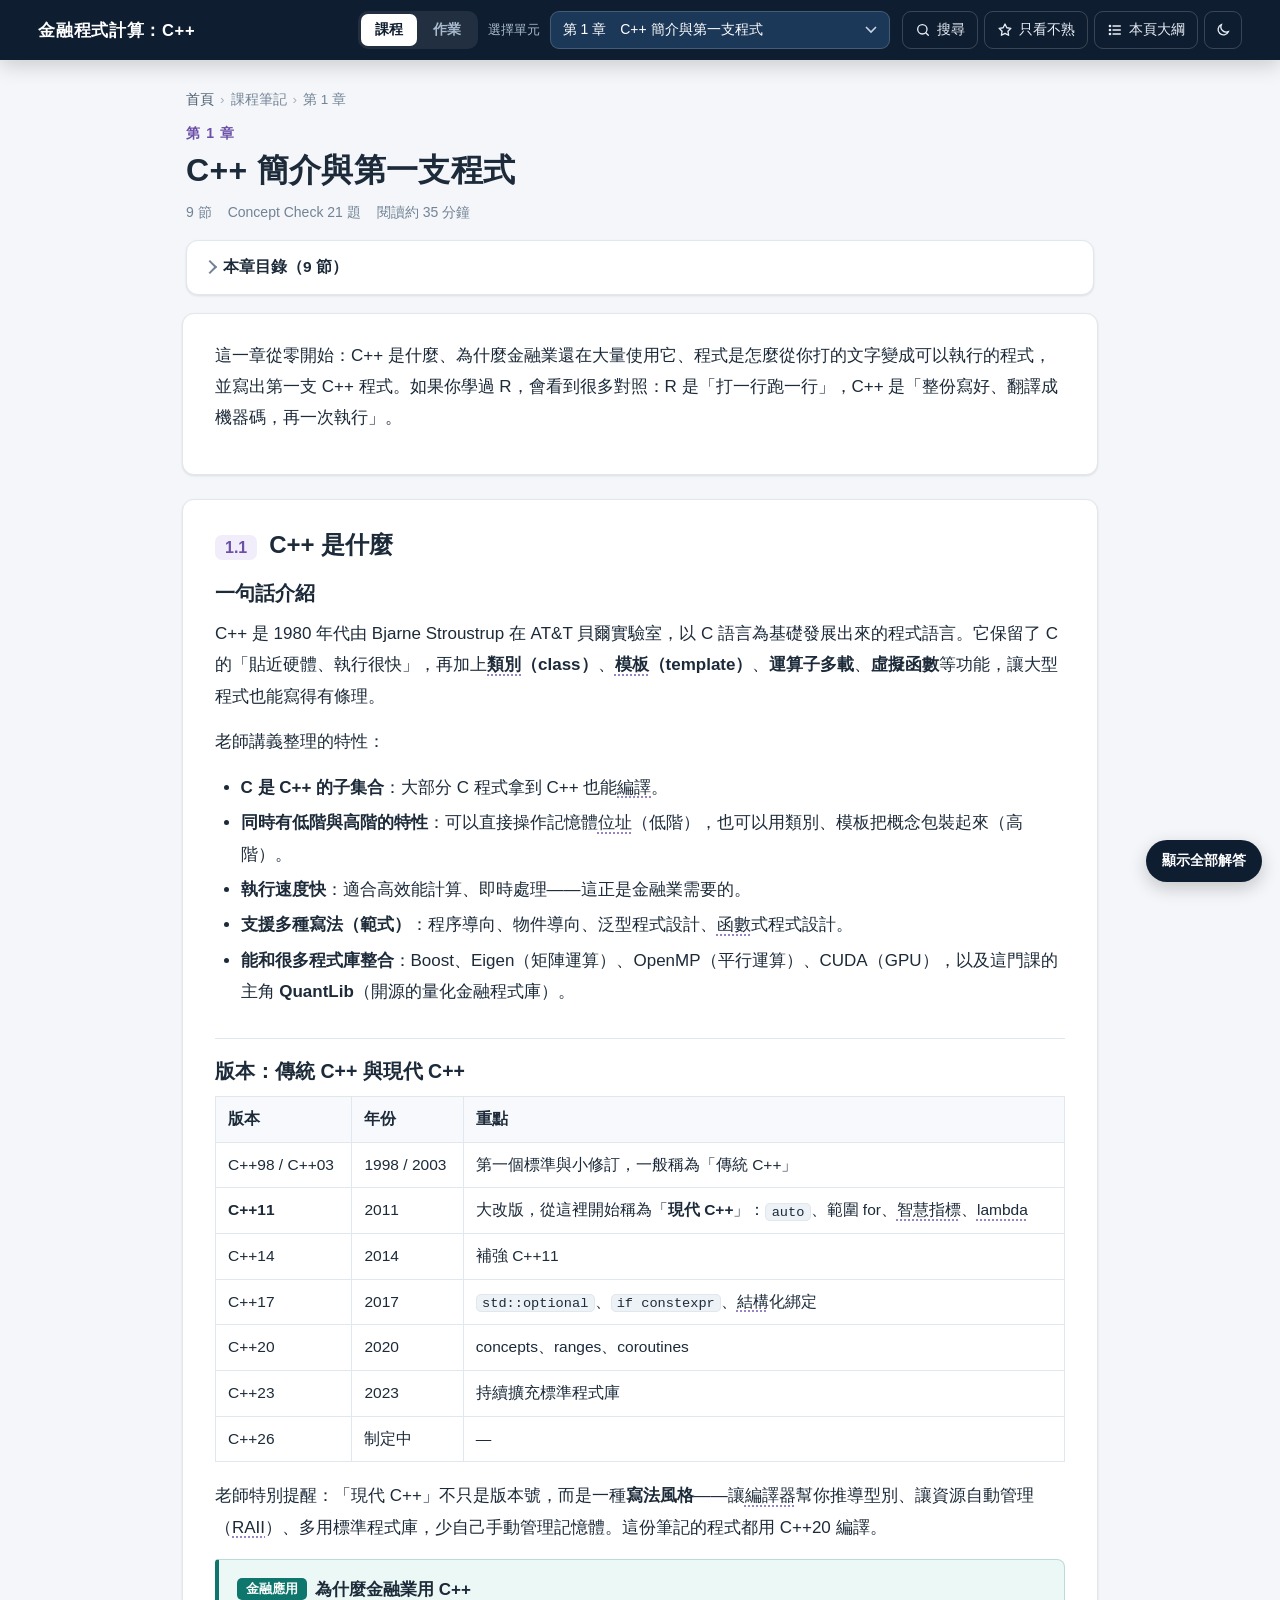
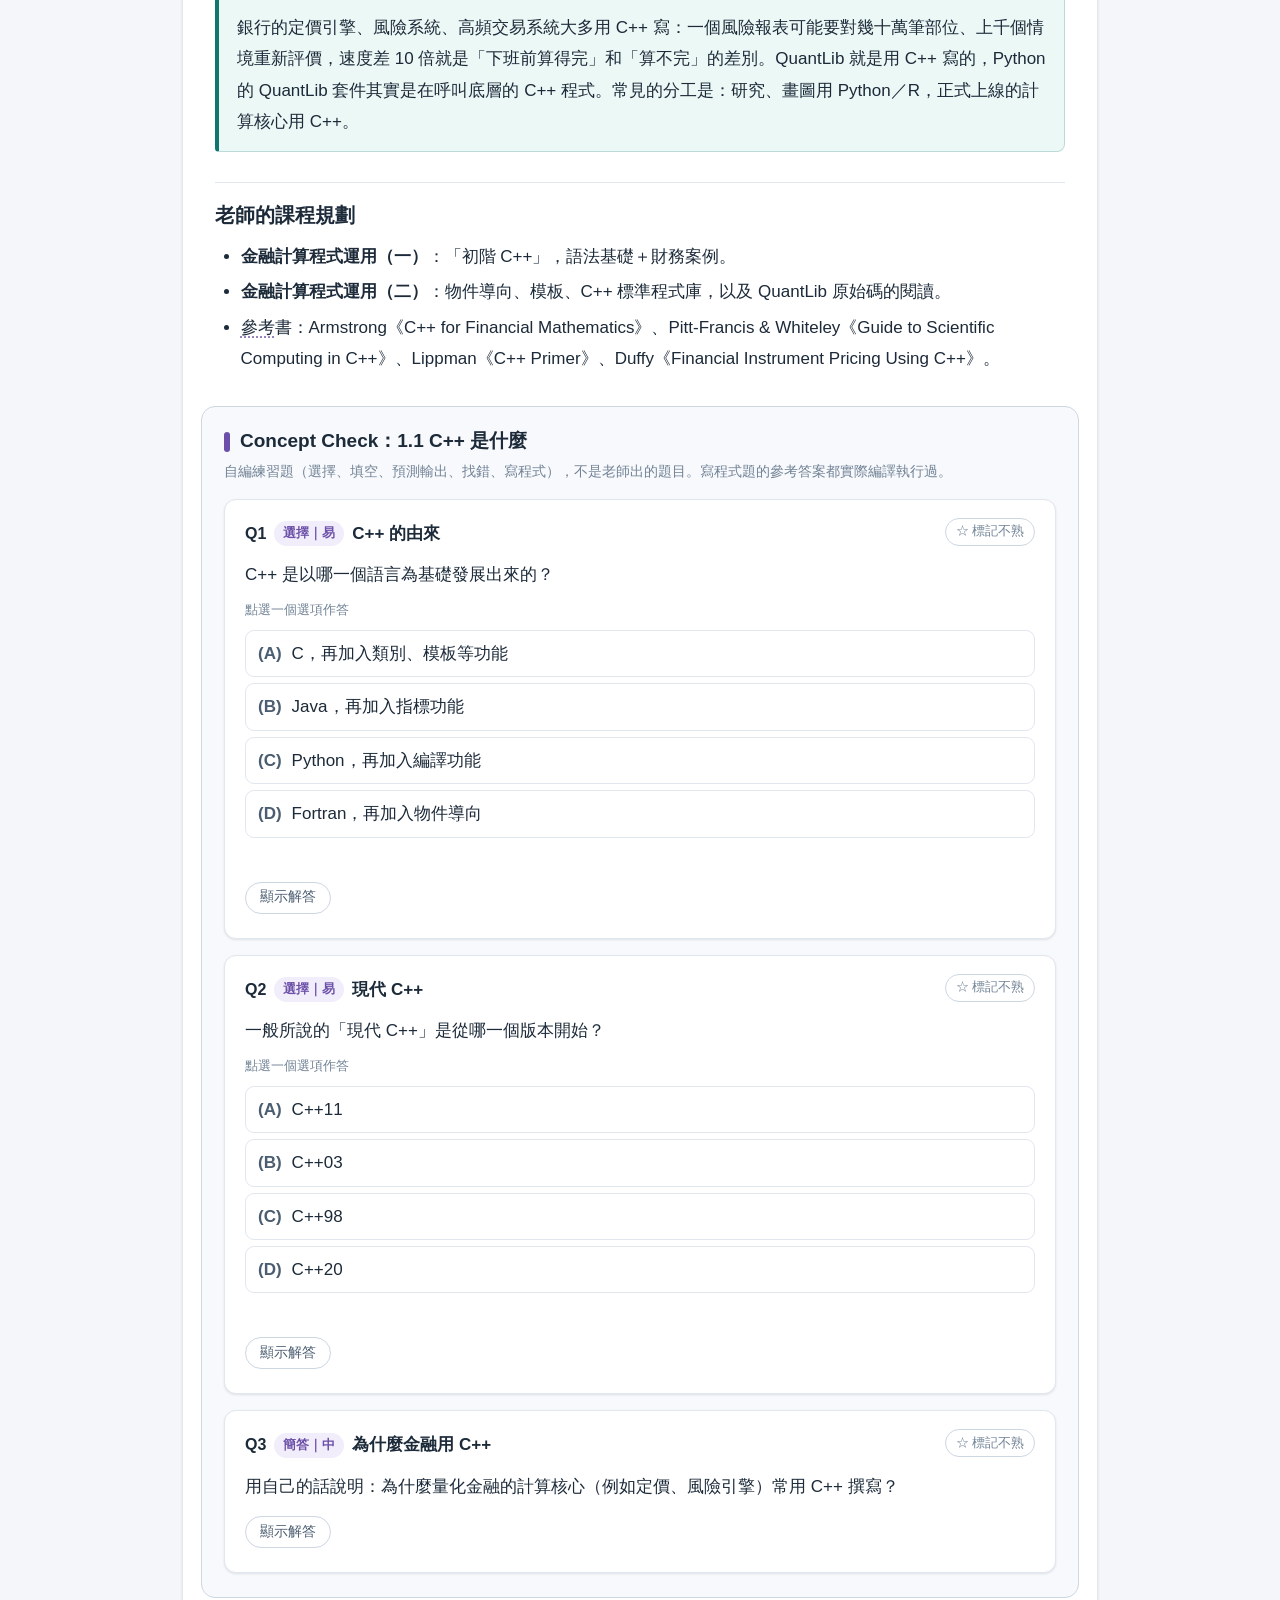
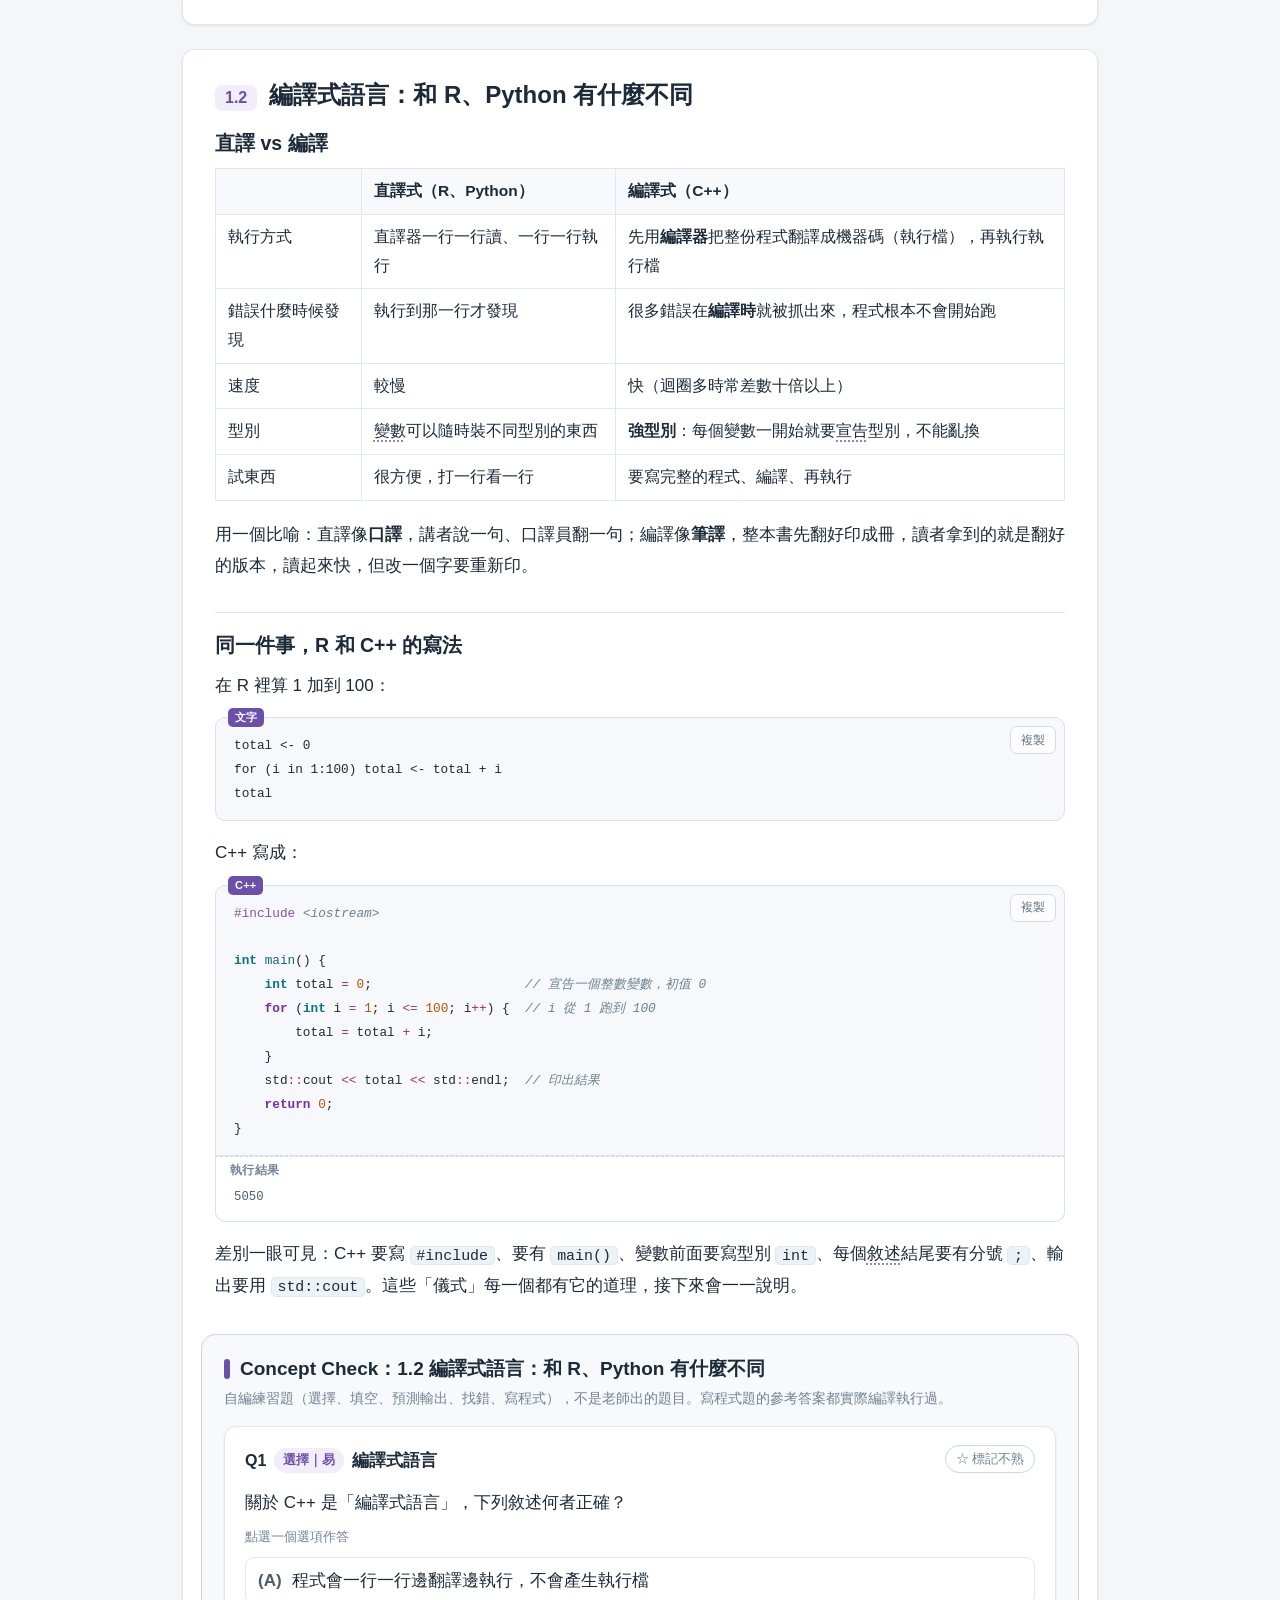
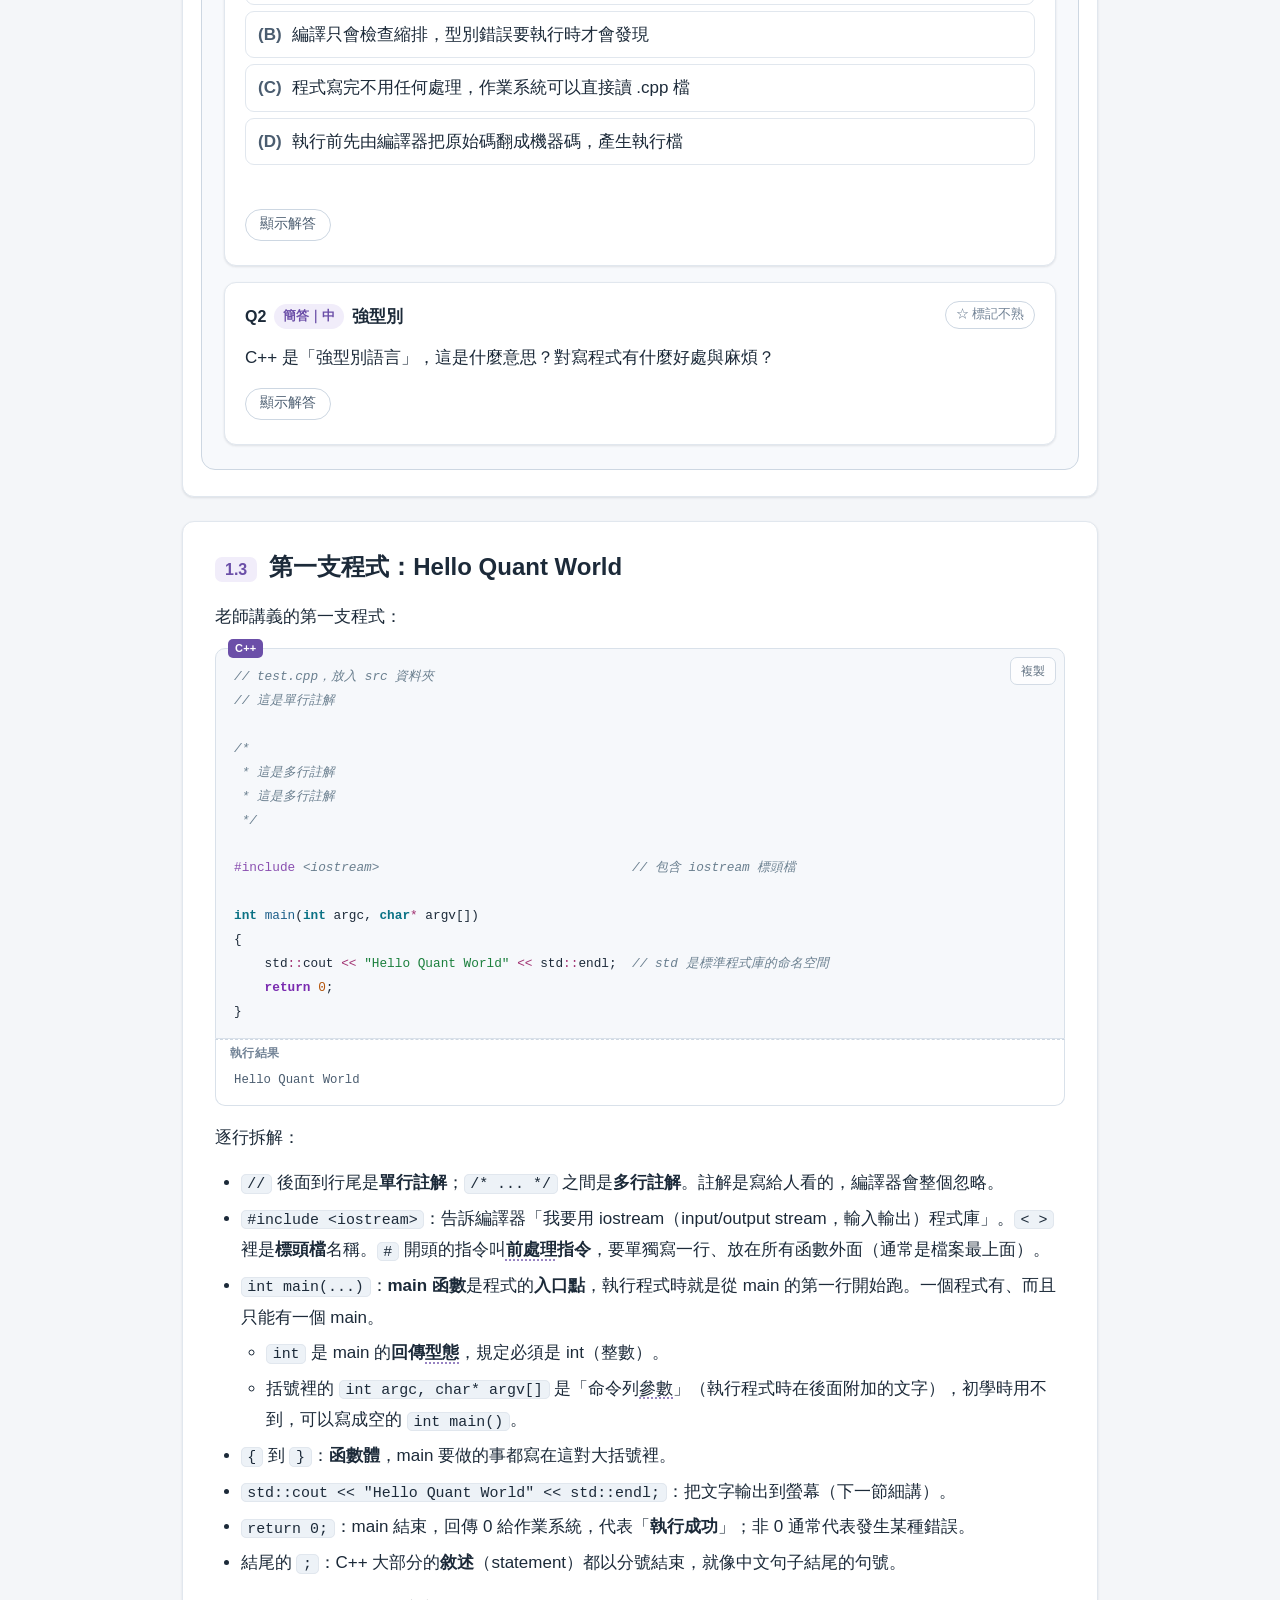
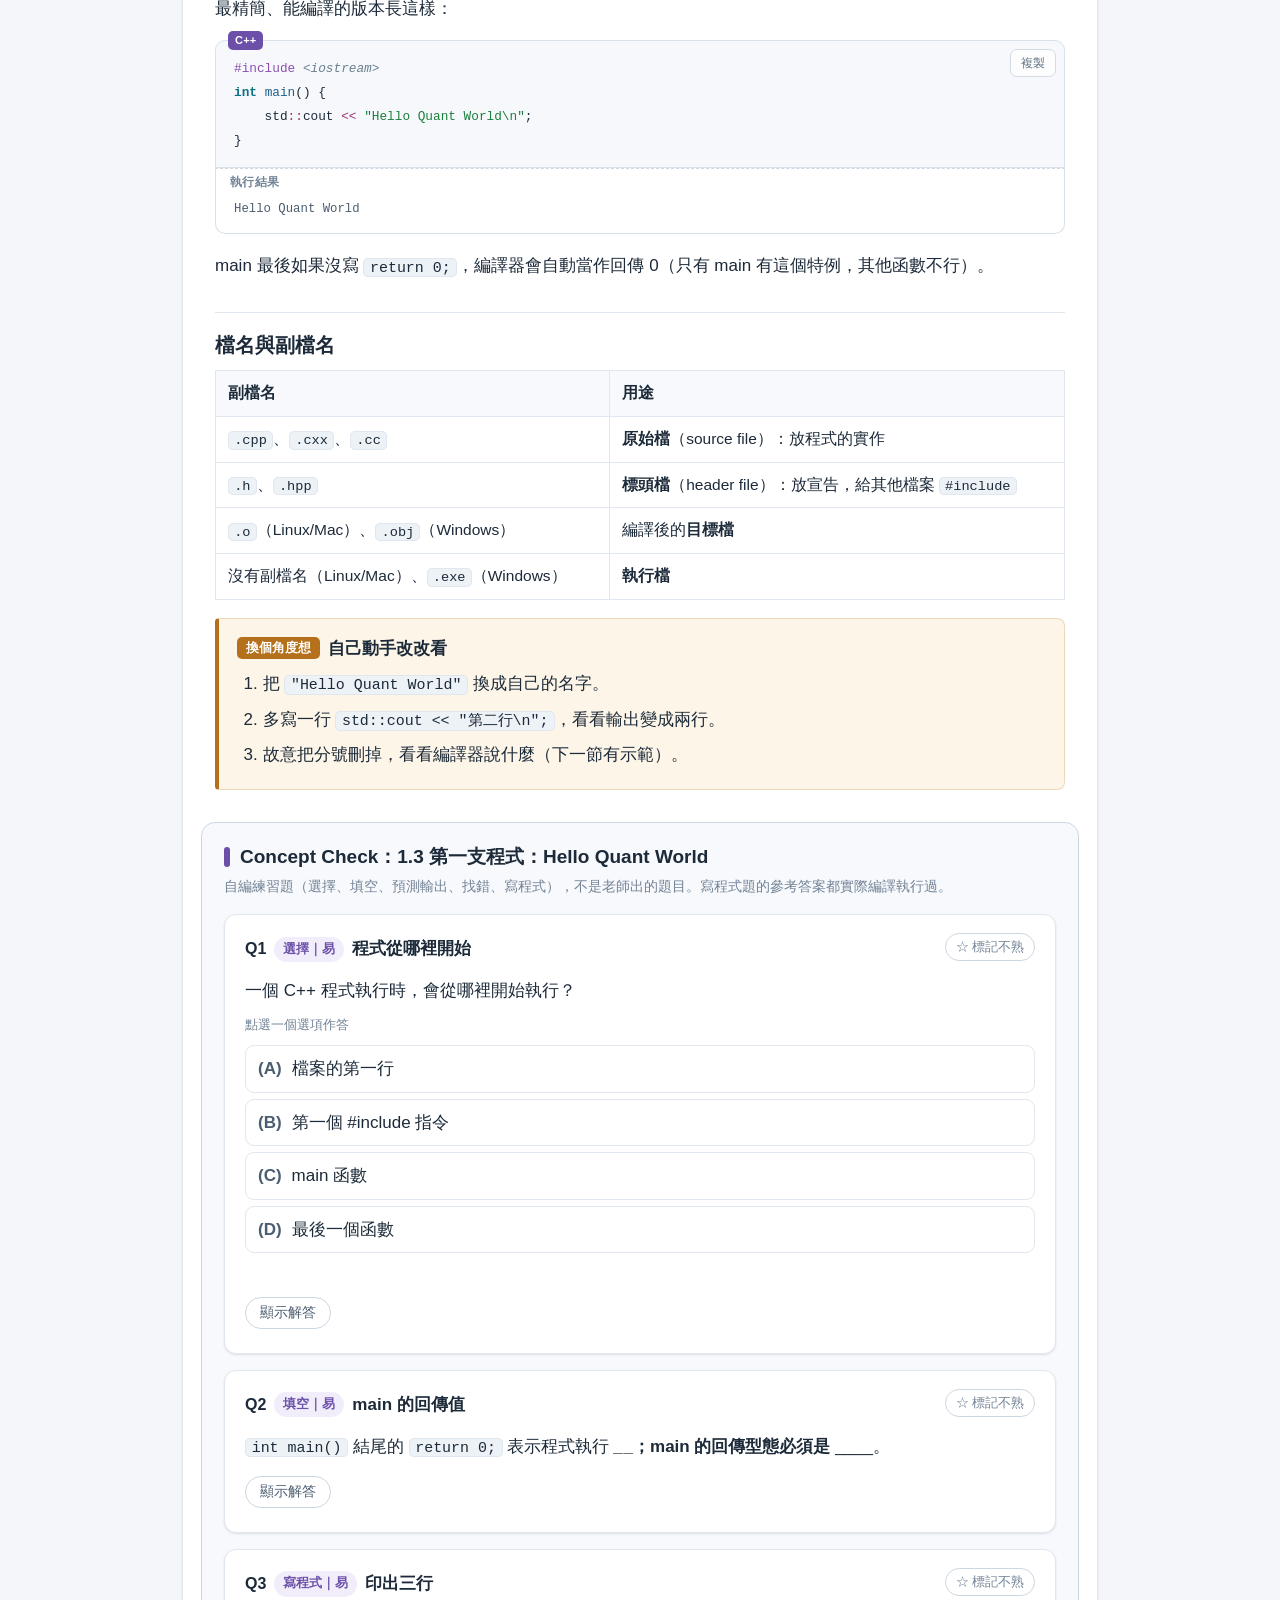
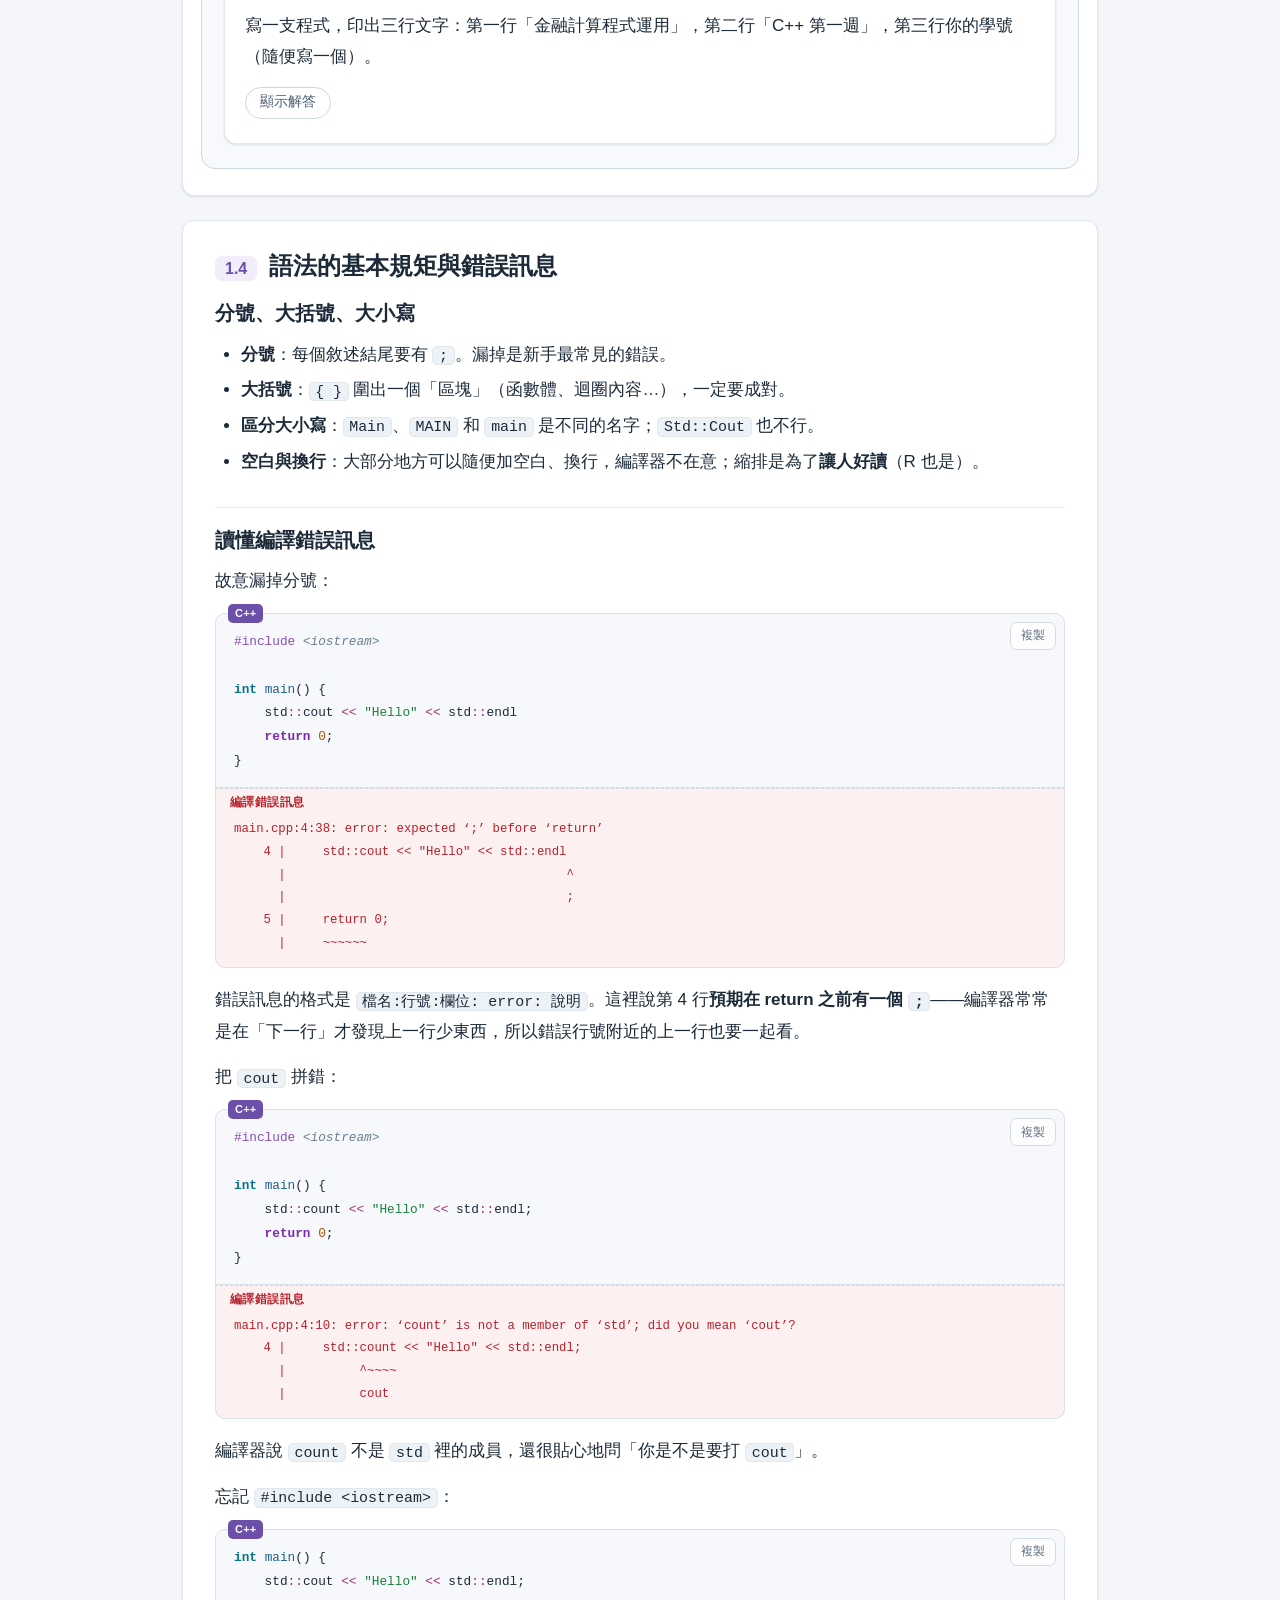
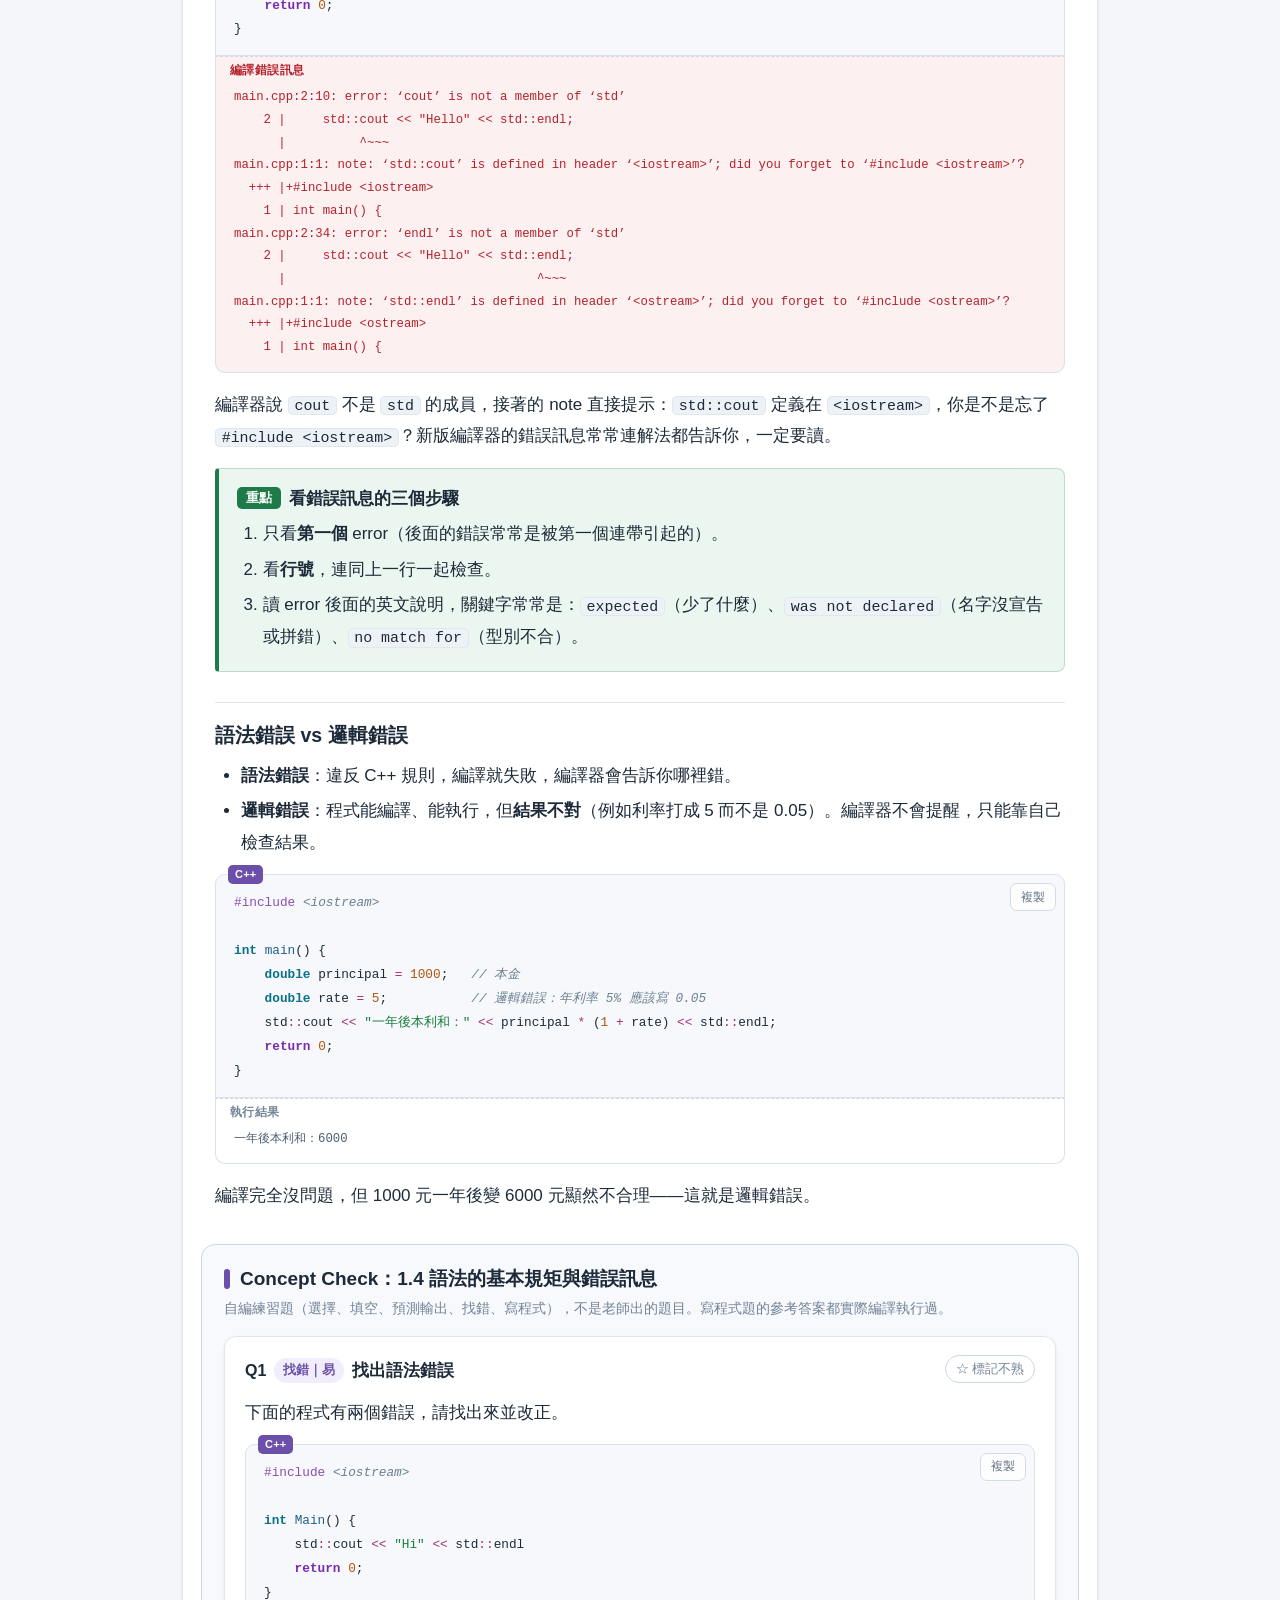
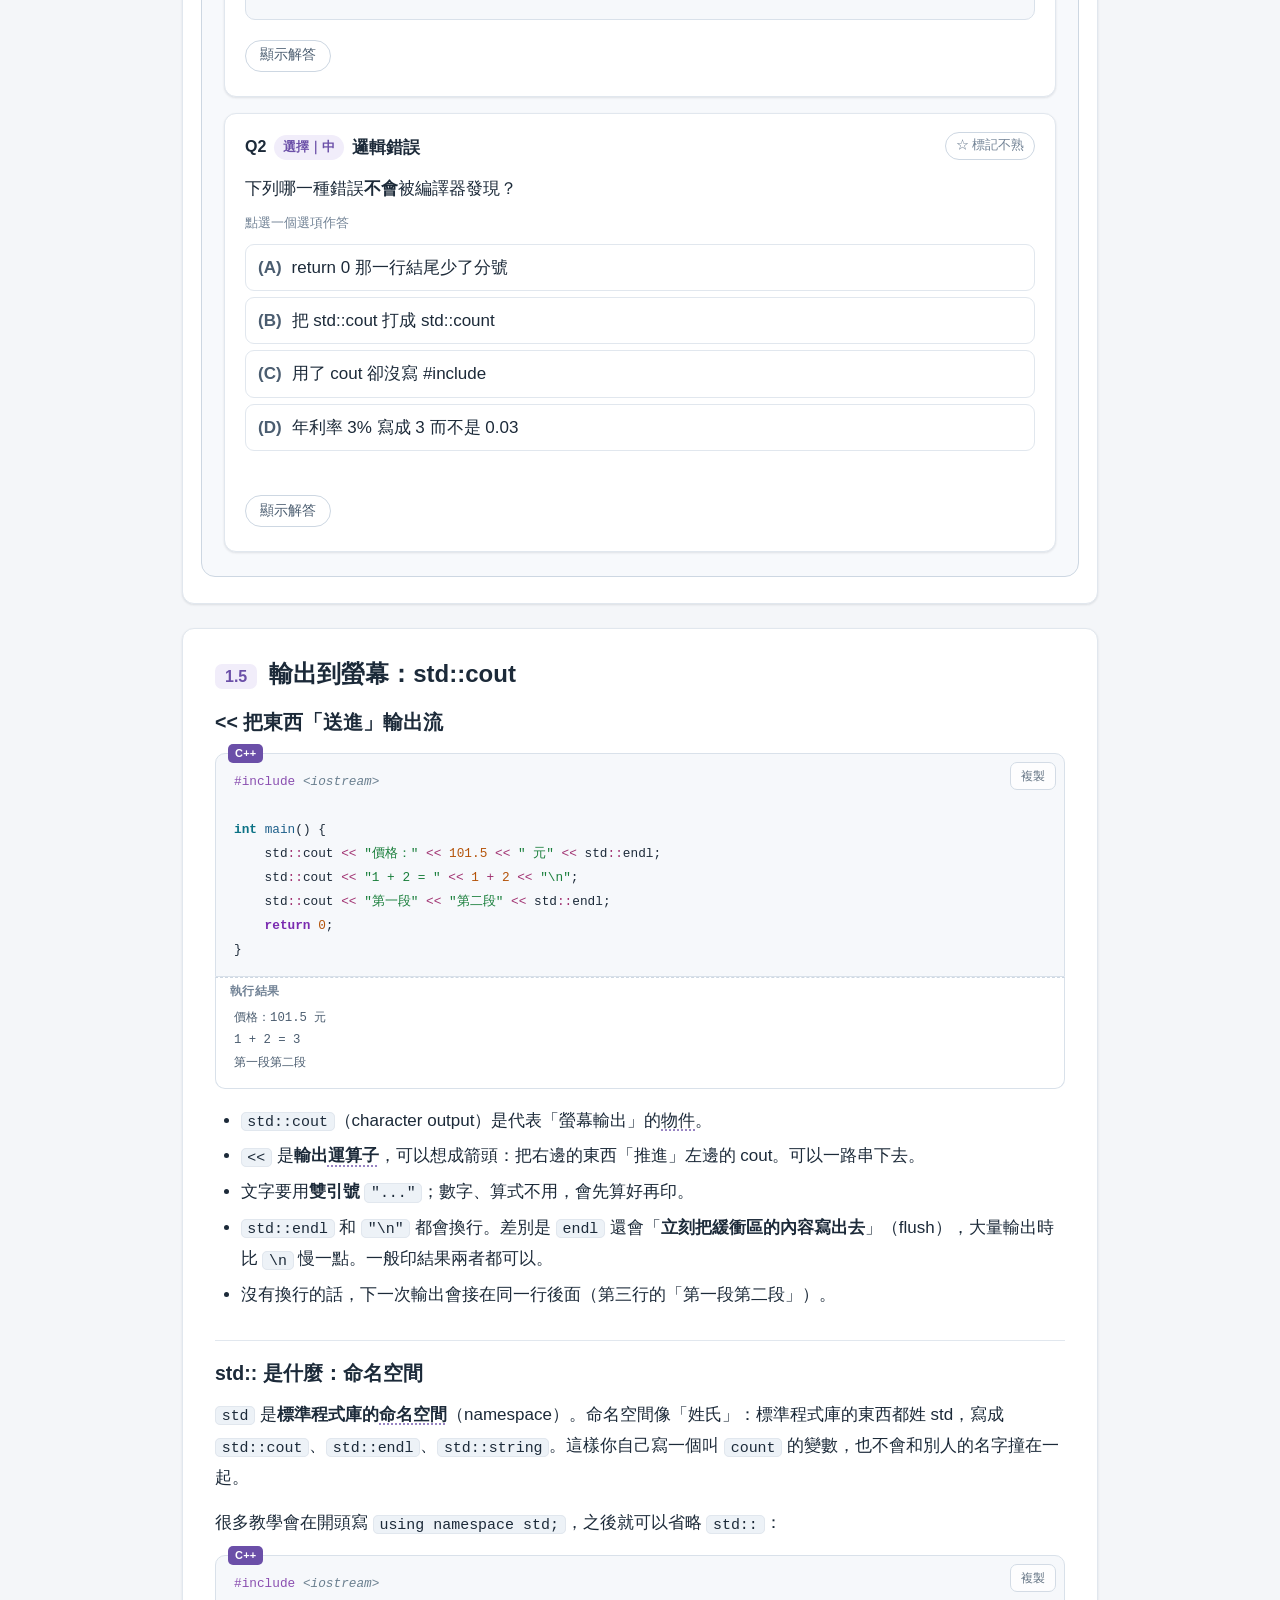
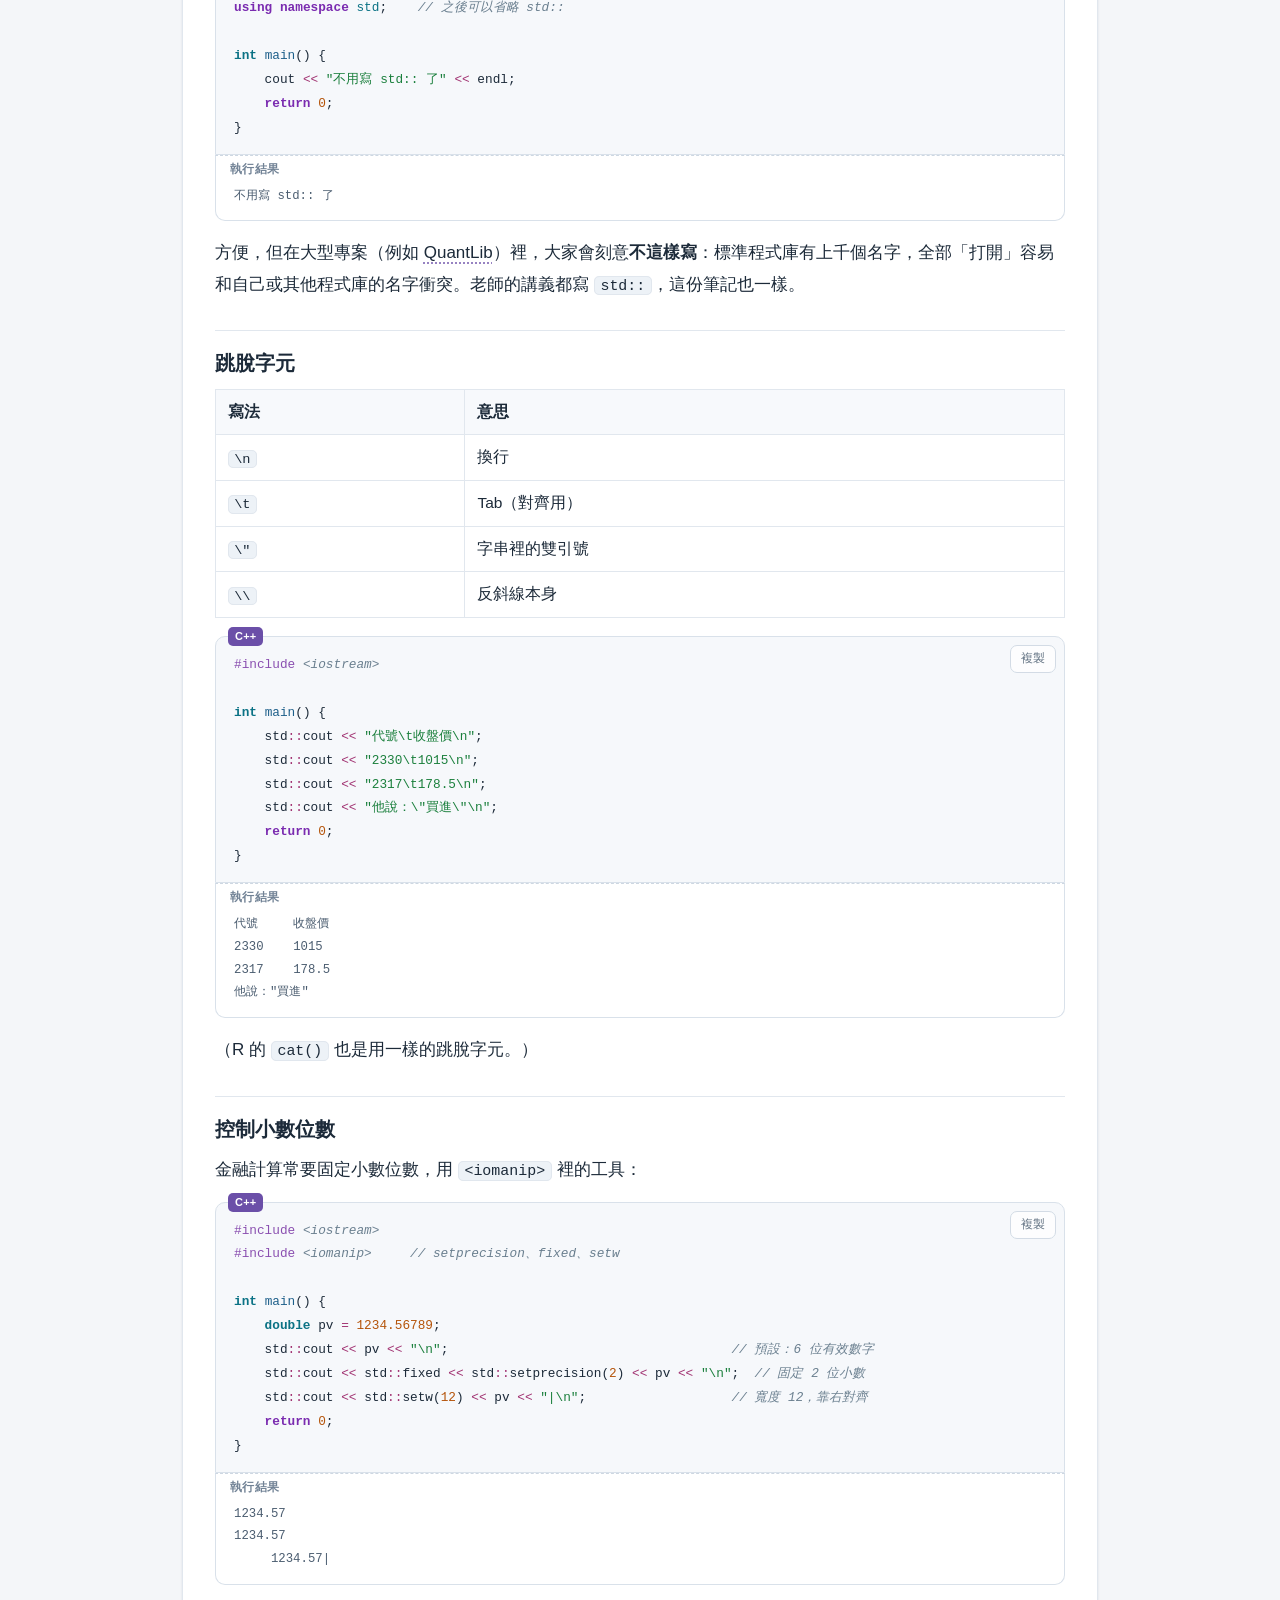
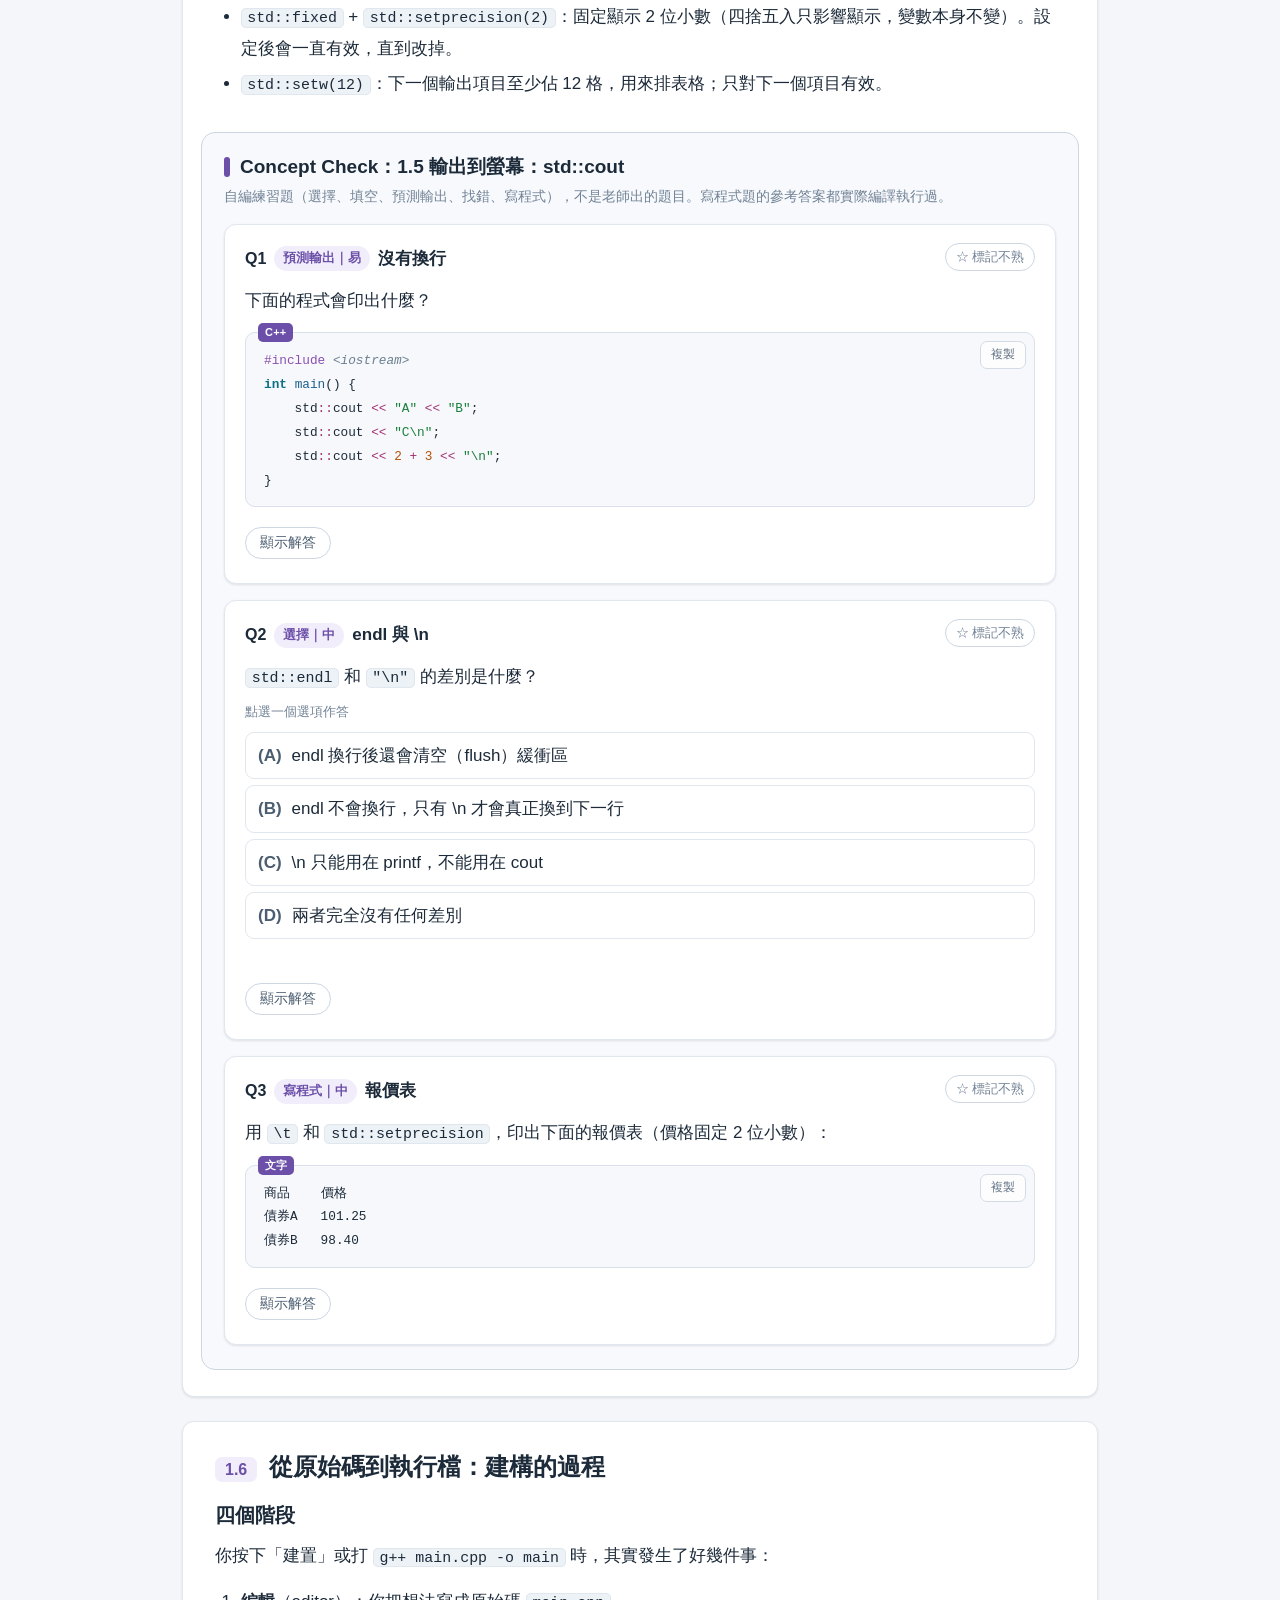
==== commit c29afb93: "Long" ====
--- a/ch01.html
+++ b/ch01.html
@@ -4,11 +4,11 @@
 <meta name="color-scheme" content="light dark">
 <script>try{var t=localStorage.getItem('notes:theme')||(window.matchMedia&&matchMedia('(prefers-color-scheme: dark)').matches?'dark':'light');document.documentElement.setAttribute('data-theme',t)}catch(e){}</script>
 <link rel="stylesheet" href="assets/katex/katex.min.css">
-<link rel="stylesheet" href="assets/style.css?v=6e5fdb29">
+<link rel="stylesheet" href="assets/style.css?v=ffd5af7f">
 
 </head><body data-page="ch01" data-mode="course" data-course="cf" data-key="cf">
 <a class="skip" href="#main">跳到主要內容</a>
-<header class="topbar"><a class="brand" href="index.html" aria-label="金融程式計算：C++｜課程筆記首頁"><span class="logo" aria-hidden="true">C++</span><span>金融程式計算：C++</span><span class="sub">｜課程筆記</span></a>
+<header class="topbar"><a class="brand" href="index.html" aria-label="金融程式計算：C++｜課程筆記首頁"><span>金融程式計算：C++</span><span class="sub">｜課程筆記</span></a>
 <div class="pickers"><nav class="mode" aria-label="切換課程或作業"><a href="ch01.html" data-mode="course" class=on>課程</a><a href="hw01.html" data-mode="hw">作業</a></nav><label for="unitSelect">選擇單元</label><select id="unitSelect" aria-label="選擇單元"><option value="index.html">首頁：課程介紹與使用說明</option><option value="exam.html">工具：測驗模式</option><option value="notes.html">工具：我的重點與筆記</option><option value="ch01.html" selected>第 1 章　C++ 簡介與第一支程式</option><option value="ch02.html">第 2 章　資料型態、變數與記憶體</option><option value="ch03.html">第 3 章　陣列、指標與字串</option><option value="ch04.html">第 4 章　表達式、運算子與流程控制</option><option value="ch05.html">第 5 章　函數</option><option value="ch06.html">第 6 章　命名空間、預處理與記憶體管理</option><option value="ch07.html">第 7 章　類別 class（一）：封裝、建構與物件的一生</option><option value="ch08.html">第 8 章　類別 class（二）：繼承、多型與設計模式</option><option value="ch09.html">第 9 章　模板與泛型</option><option value="ch10.html">第 10 章　課程總結：從語法到量化程式庫</option></select></div></header>
 <main class="wrap" id="main"><nav class="crumbs" aria-label="目前位置"><a href="index.html">首頁</a><span class="sep">›</span><span>課程筆記</span><span class="sep">›</span><span>第 1 章</span></nav><header class="ch-head"><p class=eyebrow>第 1 章</p><h1>C++ 簡介與第一支程式</h1><p class="ch-meta"><span>9 節</span><span>Concept Check 21 題</span><span>閱讀約 35 分鐘</span></p><details class="ch-toc"><summary>本章目錄（9 節）</summary><ol><li><a href="#s1-1"><span>1.1</span>C++ 是什麼</a></li><li><a href="#s1-2"><span>1.2</span>編譯式語言：和 R、Python 有什麼不同</a></li><li><a href="#s1-3"><span>1.3</span>第一支程式：Hello Quant World</a></li><li><a href="#s1-4"><span>1.4</span>語法的基本規矩與錯誤訊息</a></li><li><a href="#s1-5"><span>1.5</span>輸出到螢幕：std::cout</a></li><li><a href="#s1-6"><span>1.6</span>從原始碼到執行檔：建構的過程</a></li><li><a href="#s1-7"><span>1.7</span>專案結構與 CMake</a></li><li><a href="#s1-8"><span>1.8</span>第一個金融小程式：複利與現值</a></li><li><a href="#s1-9"><span>1.9</span>本章小結</a></li></ol></details></header>
 <div class="ch-intro"><p>這一章從零開始：C++ 是什麼、為什麼金融業還在大量使用它、程式是怎麼從你打的文字變成可以執行的程式，並寫出第一支 C++ 程式。如果你學過 R，會看到很多對照：R 是「打一行跑一行」，C++ 是「整份寫好、翻譯成機器碼，再一次執行」。</p></div><section class="sec" id="s1-1" data-label="1.1 C++ 是什麼"><h2><span class="num">1.1</span>C++ 是什麼</h2><h3 id="s1-1-1">一句話介紹</h3>
@@ -606,7 +606,7 @@
 <nav class="pager" aria-label="上一頁與下一頁"><a class="next" href="ch02.html"><small>下一章 →</small>第 2 章　資料型態、變數與記憶體</a></nav></main>
 <footer class="site-foot"><span>金融程式計算：C++｜課程筆記</span></footer>
 <script src="assets/katex/katex.min.js"></script><script src="assets/katex/auto-render.min.js"></script>
-<script src="assets/search.js?v=8095cf0d"></script>
+<script src="assets/search.js?v=138aa5e3"></script>
 <script src="assets/glossary.js?v=7292a76d"></script>
 <script src="assets/site.js?v=484e1572"></script>
 </body></html>
--- a/assets/style.css
+++ b/assets/style.css
@@ -75,6 +75,7 @@
 .topbar .brand .sub{color:var(--head-muted);font-weight:600}
 .topbar .pickers{flex:0 1 auto;display:flex;align-items:center;gap:10px;margin-left:auto;min-width:0}
 .topbar .brand{flex:0 1 auto;overflow:hidden}
+.topbar .brand .logo{display:none}
 .topbar label{font-size:13px;color:var(--head-muted);white-space:nowrap}
 .topbar select{flex:1 1 auto;width:340px;height:38px;min-width:160px;max-width:420px;padding:0 34px 0 12px;border:1px solid var(--head-line);border-radius:9px;
   background:var(--head-2) url("data:image/svg+xml,%3Csvg xmlns='http://www.w3.org/2000/svg' width='12' height='8'%3E%3Cpath d='M1 1l5 5 5-5' fill='none' stroke='%23c9d5e4' stroke-width='1.6'/%3E%3C/svg%3E") no-repeat right 12px center;
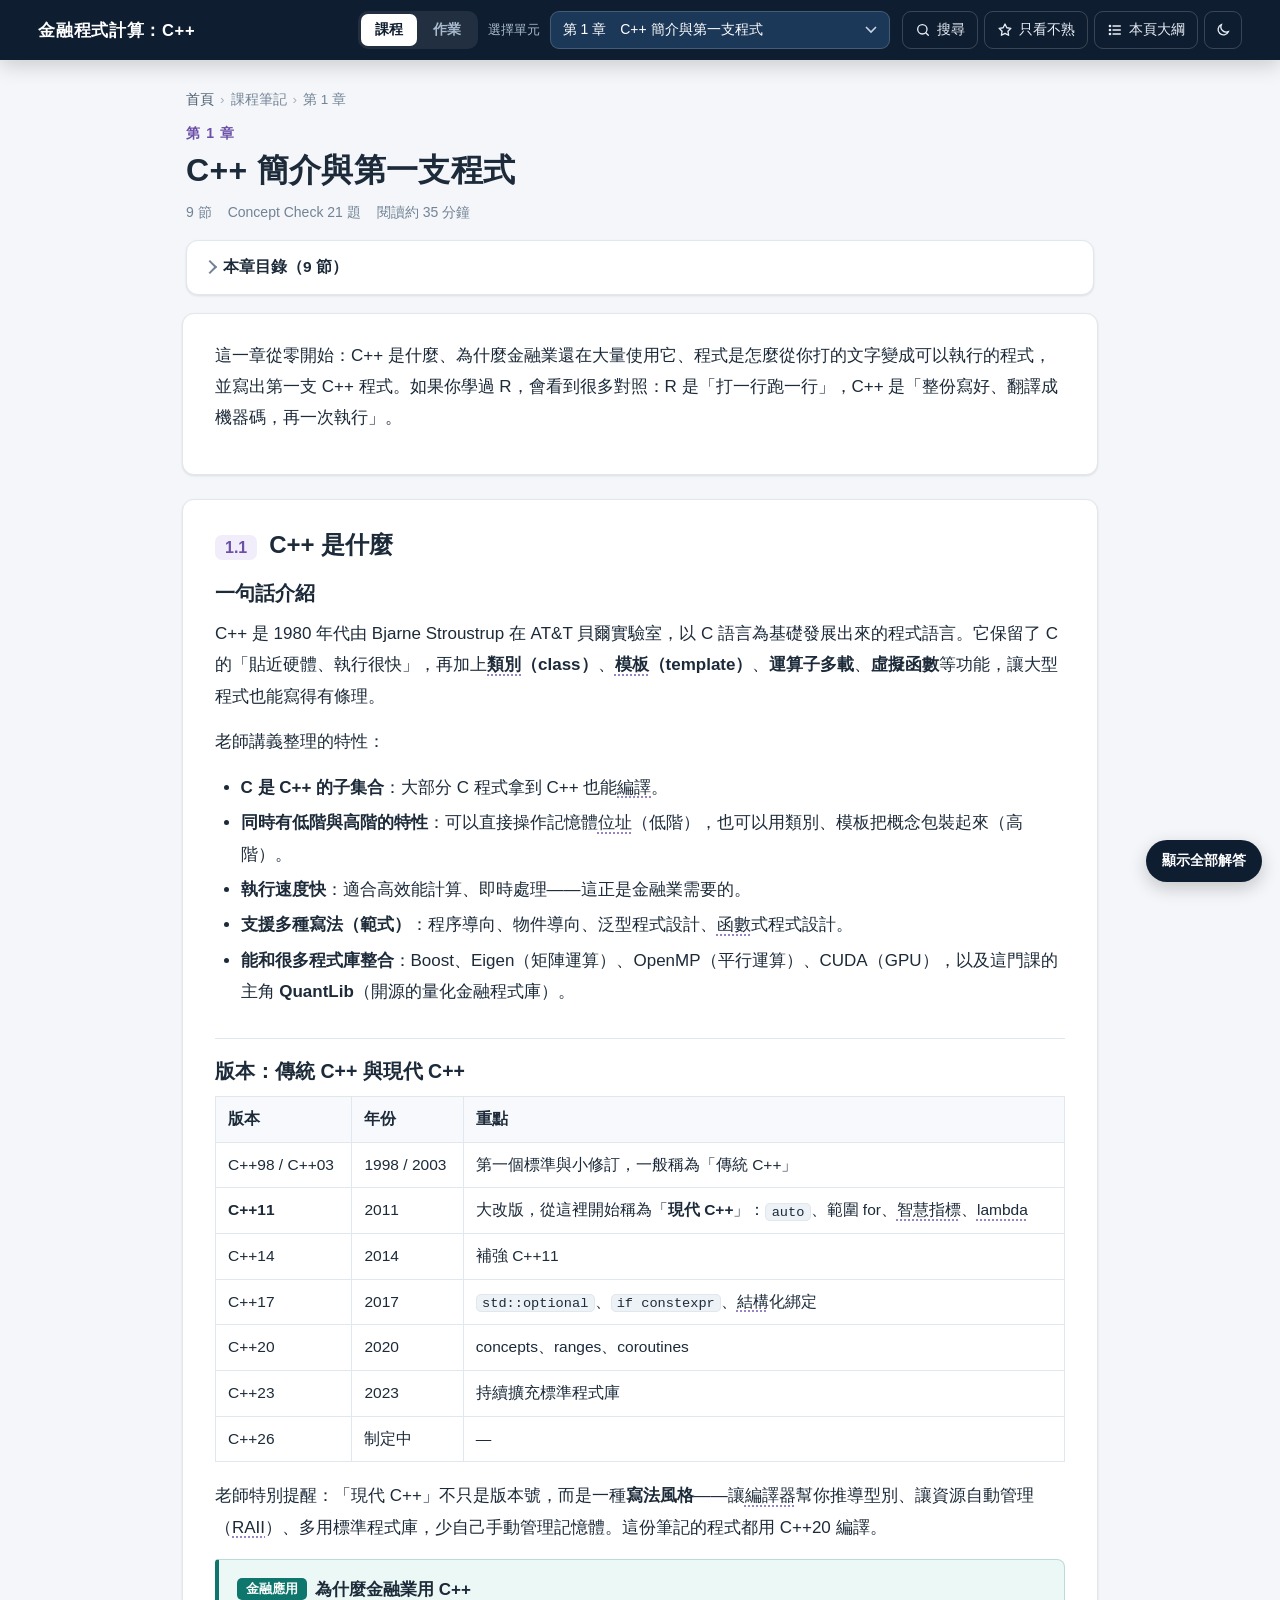
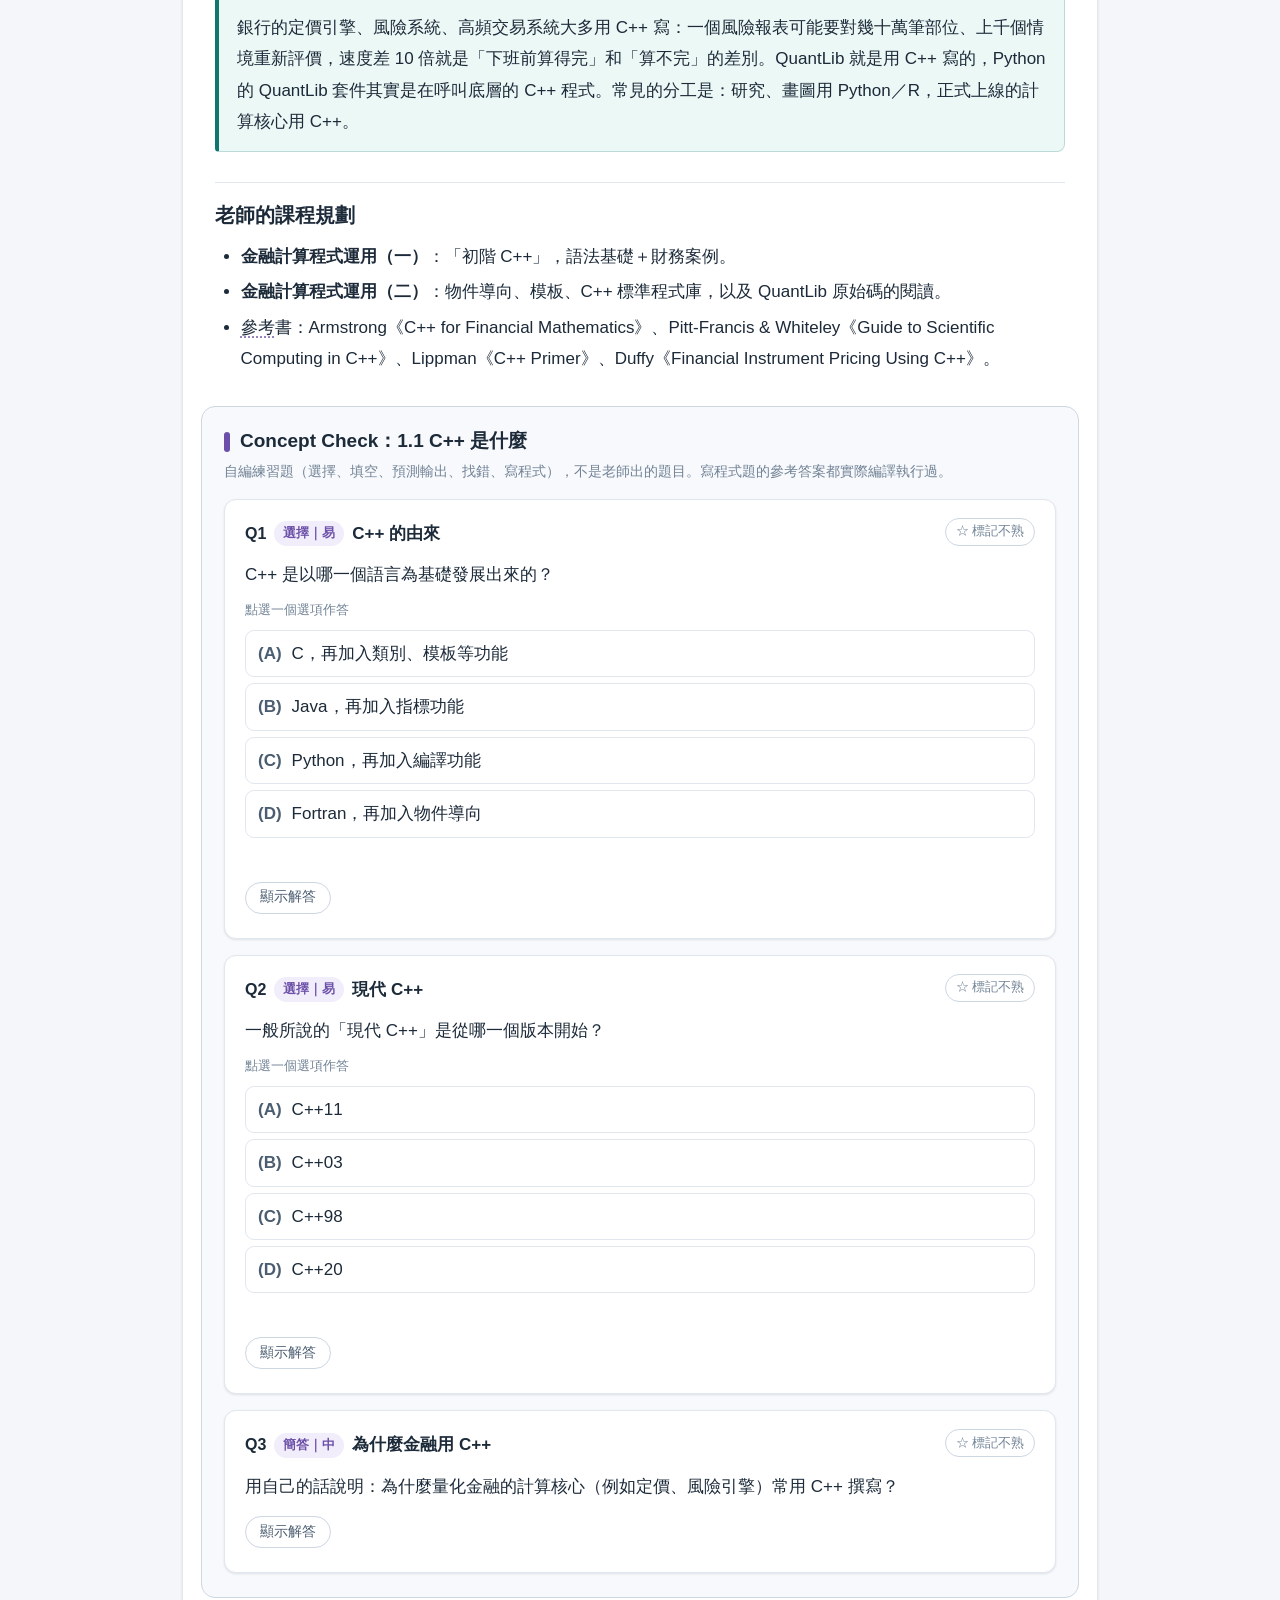
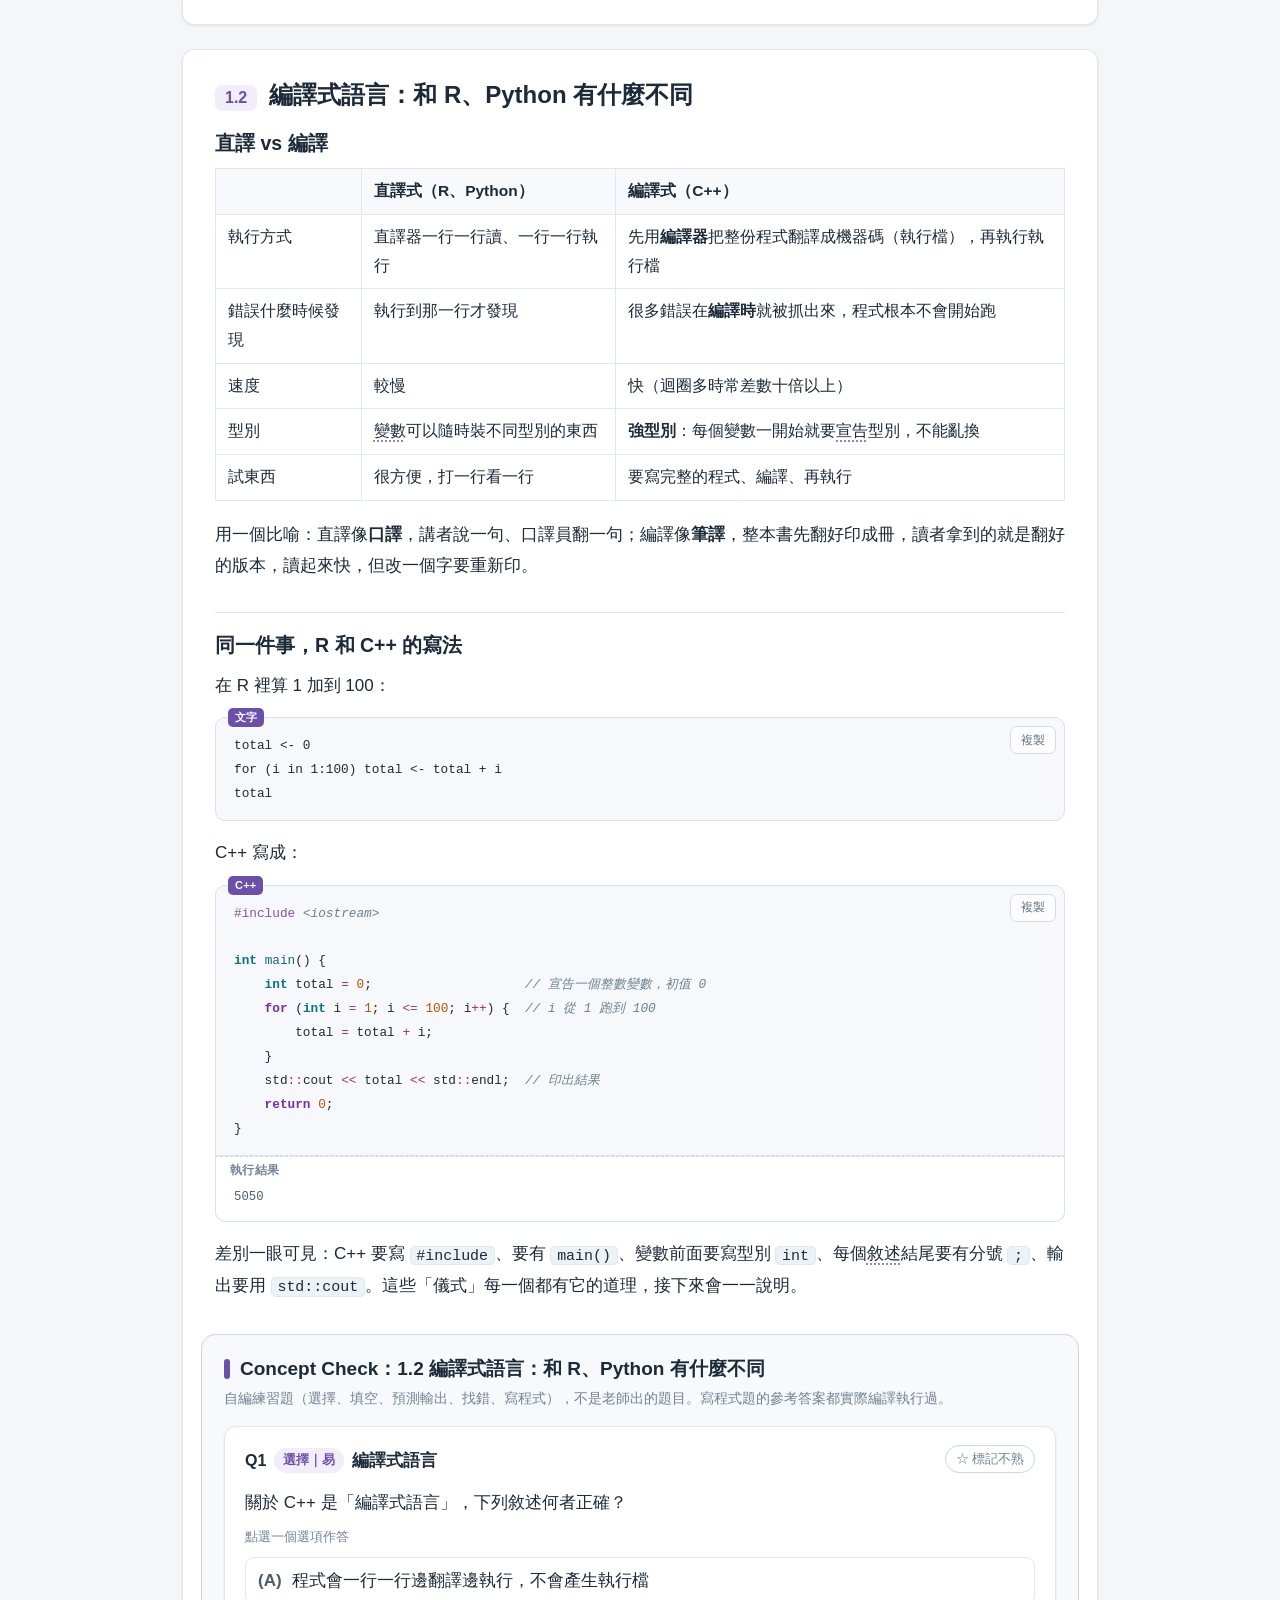
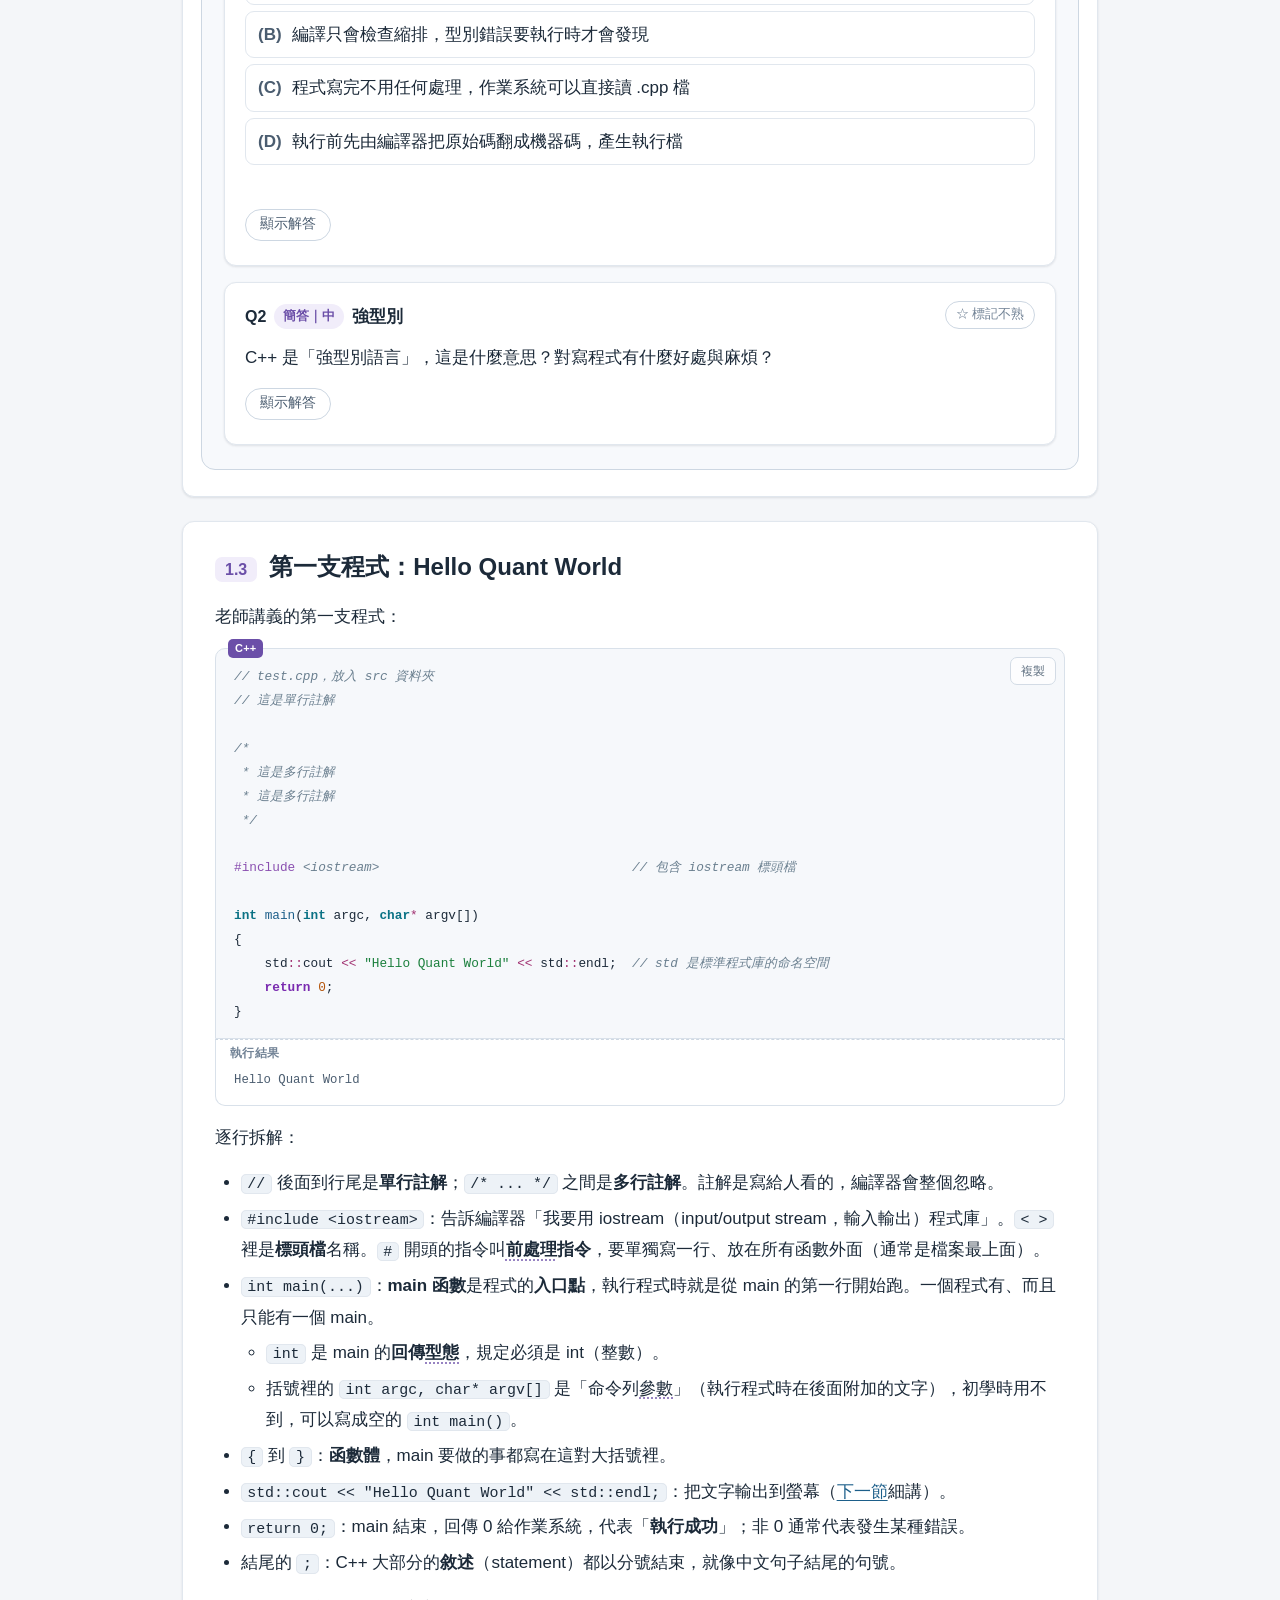
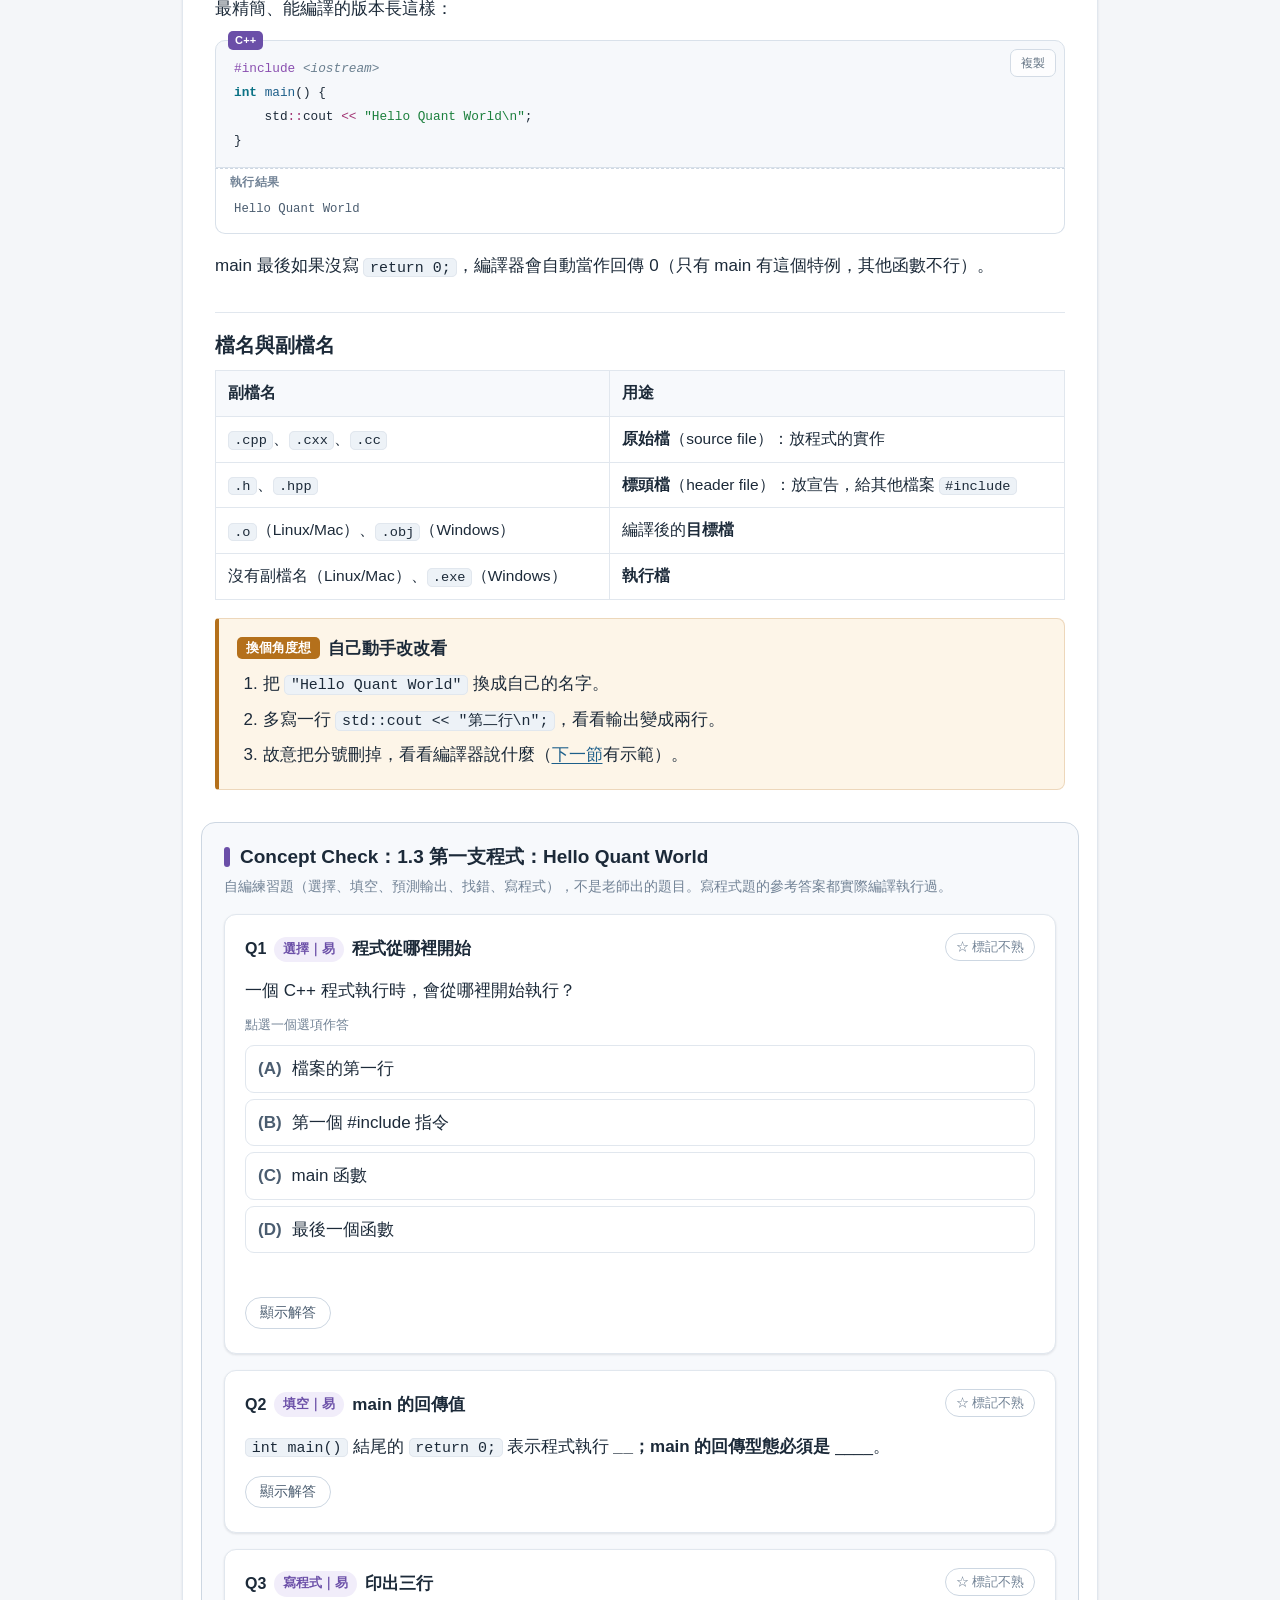
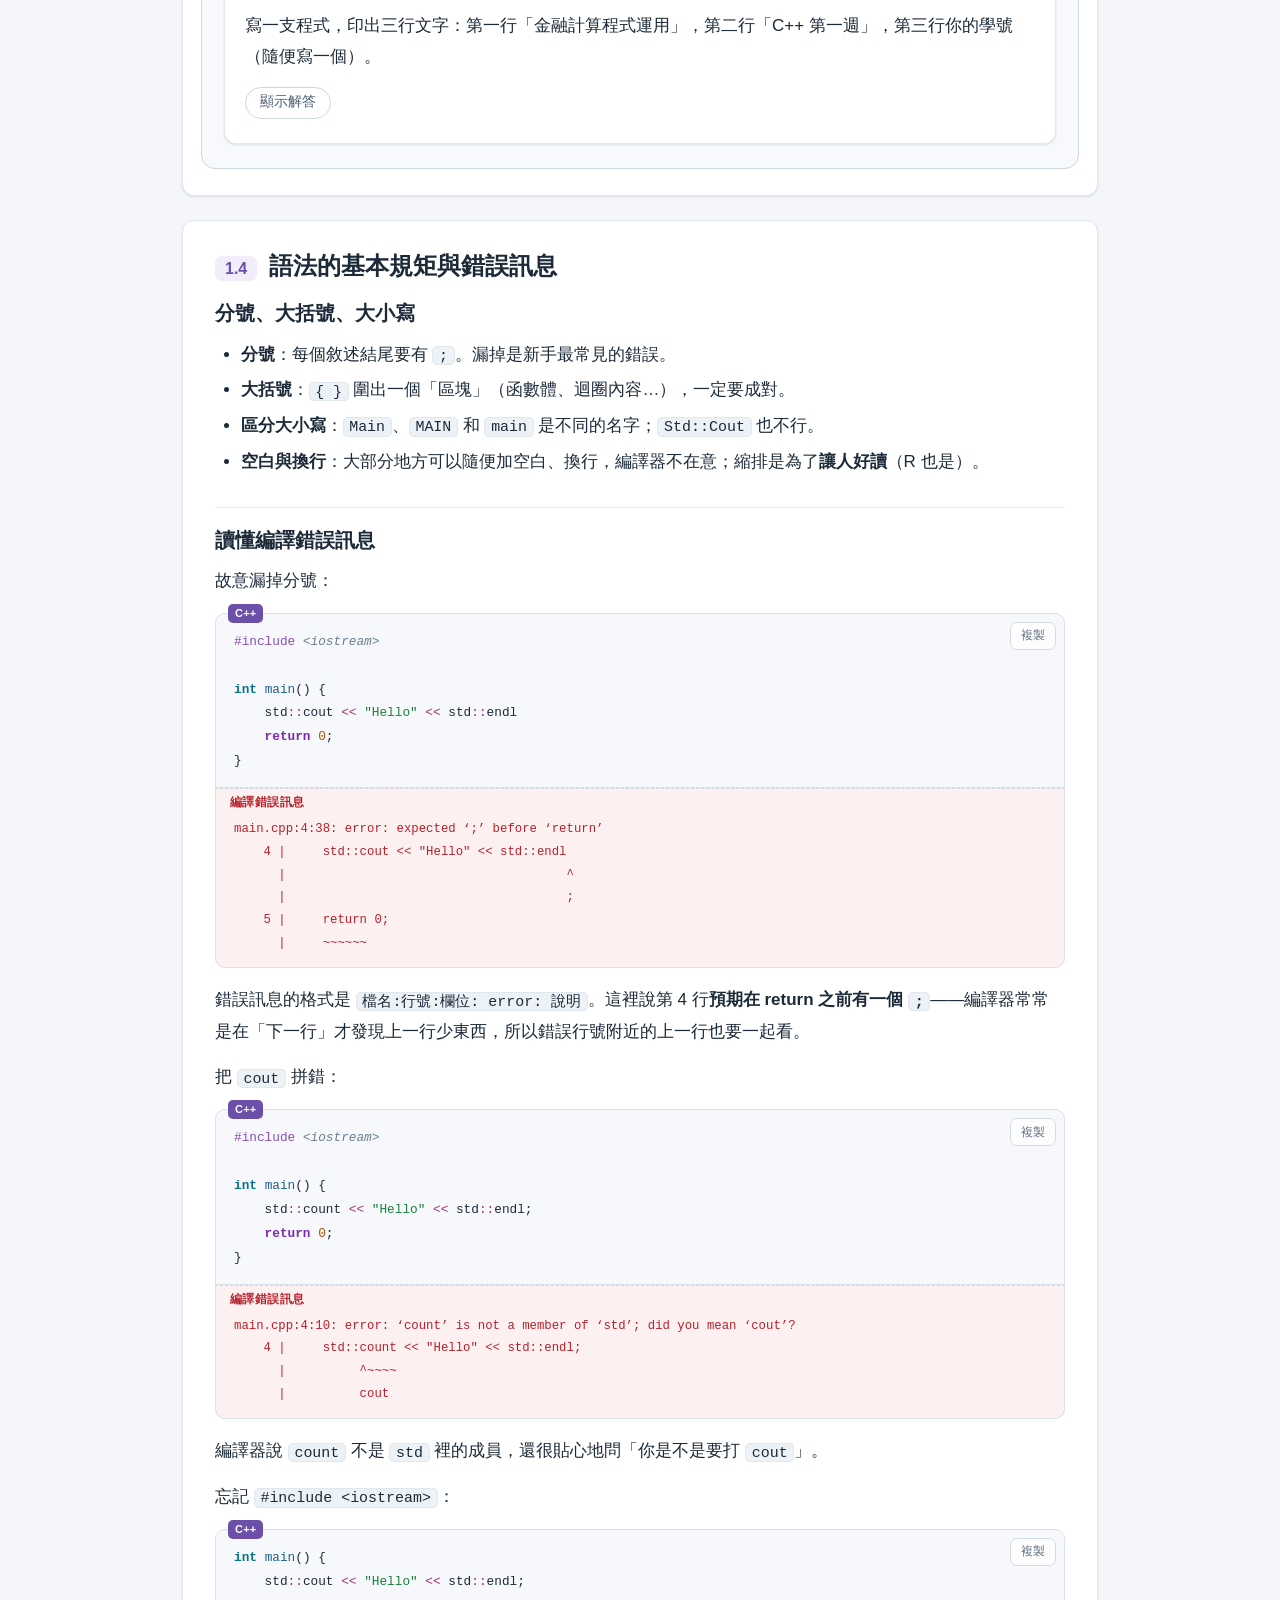
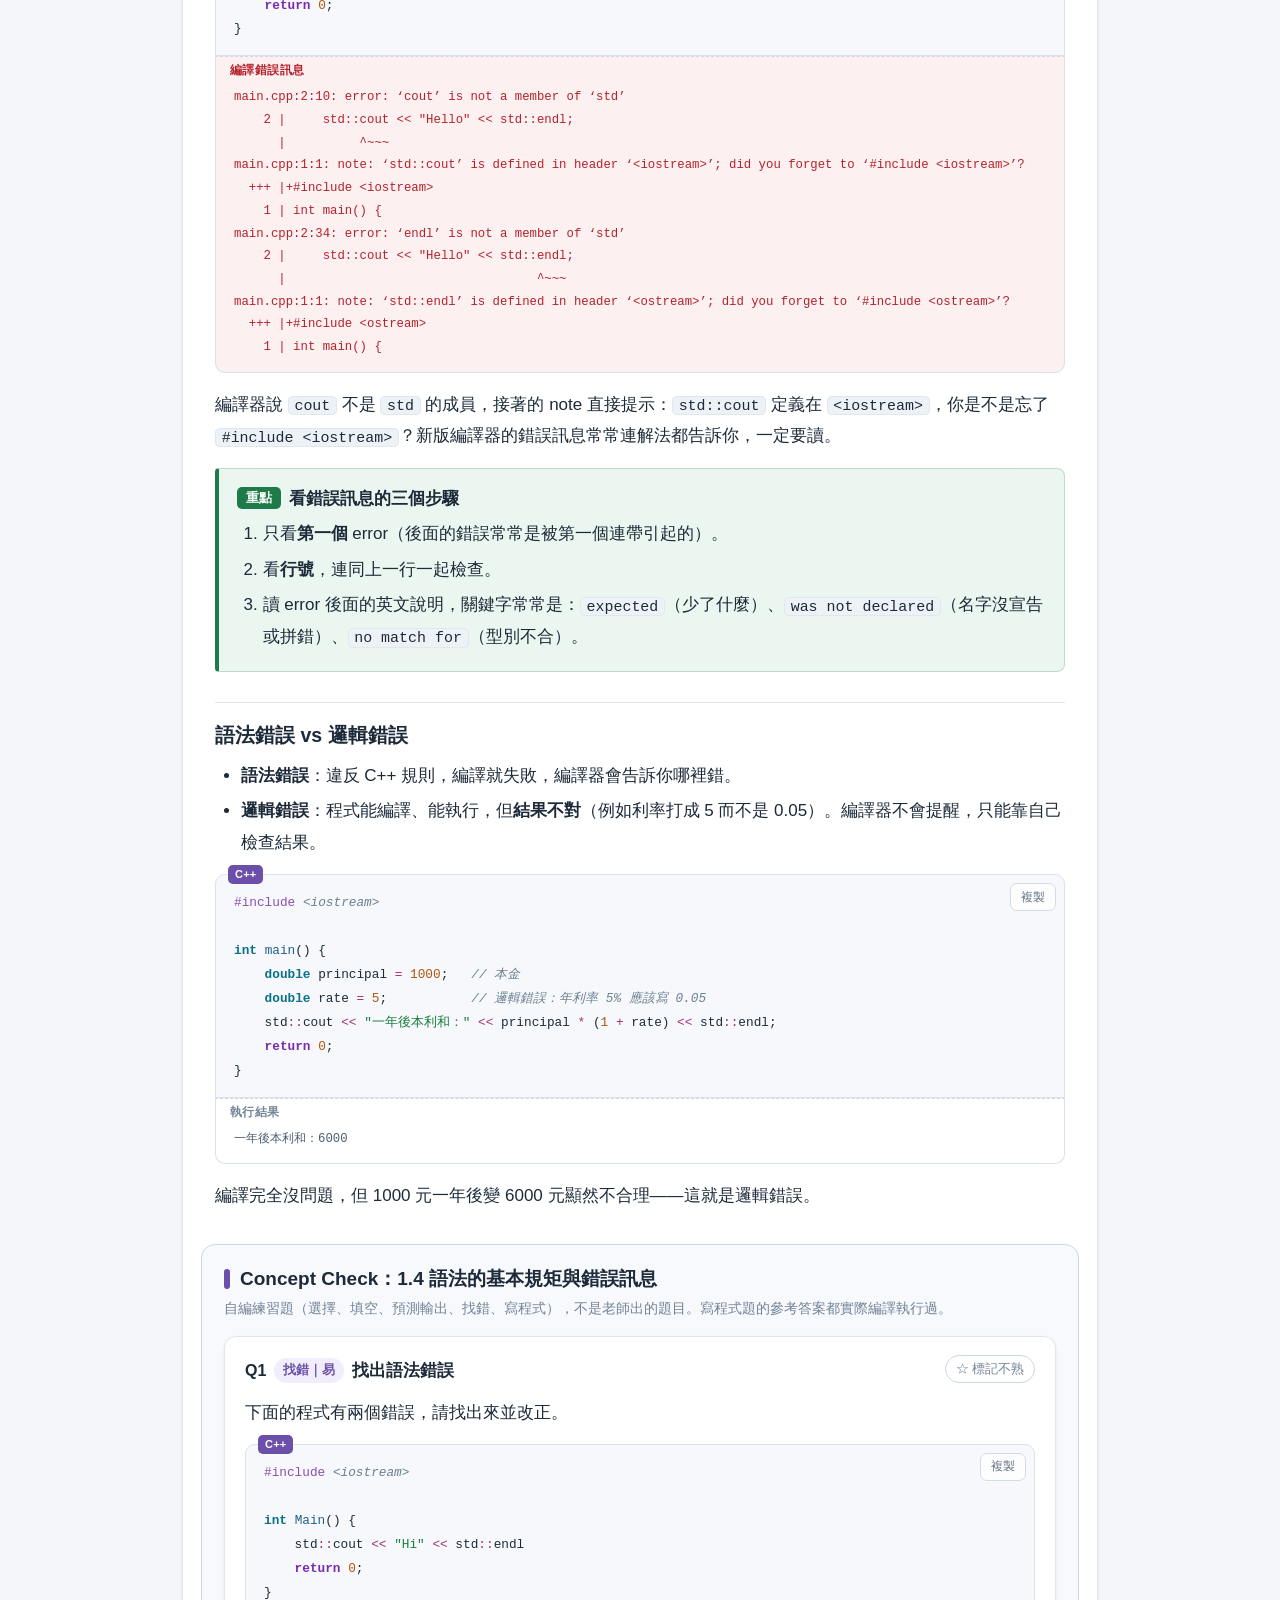
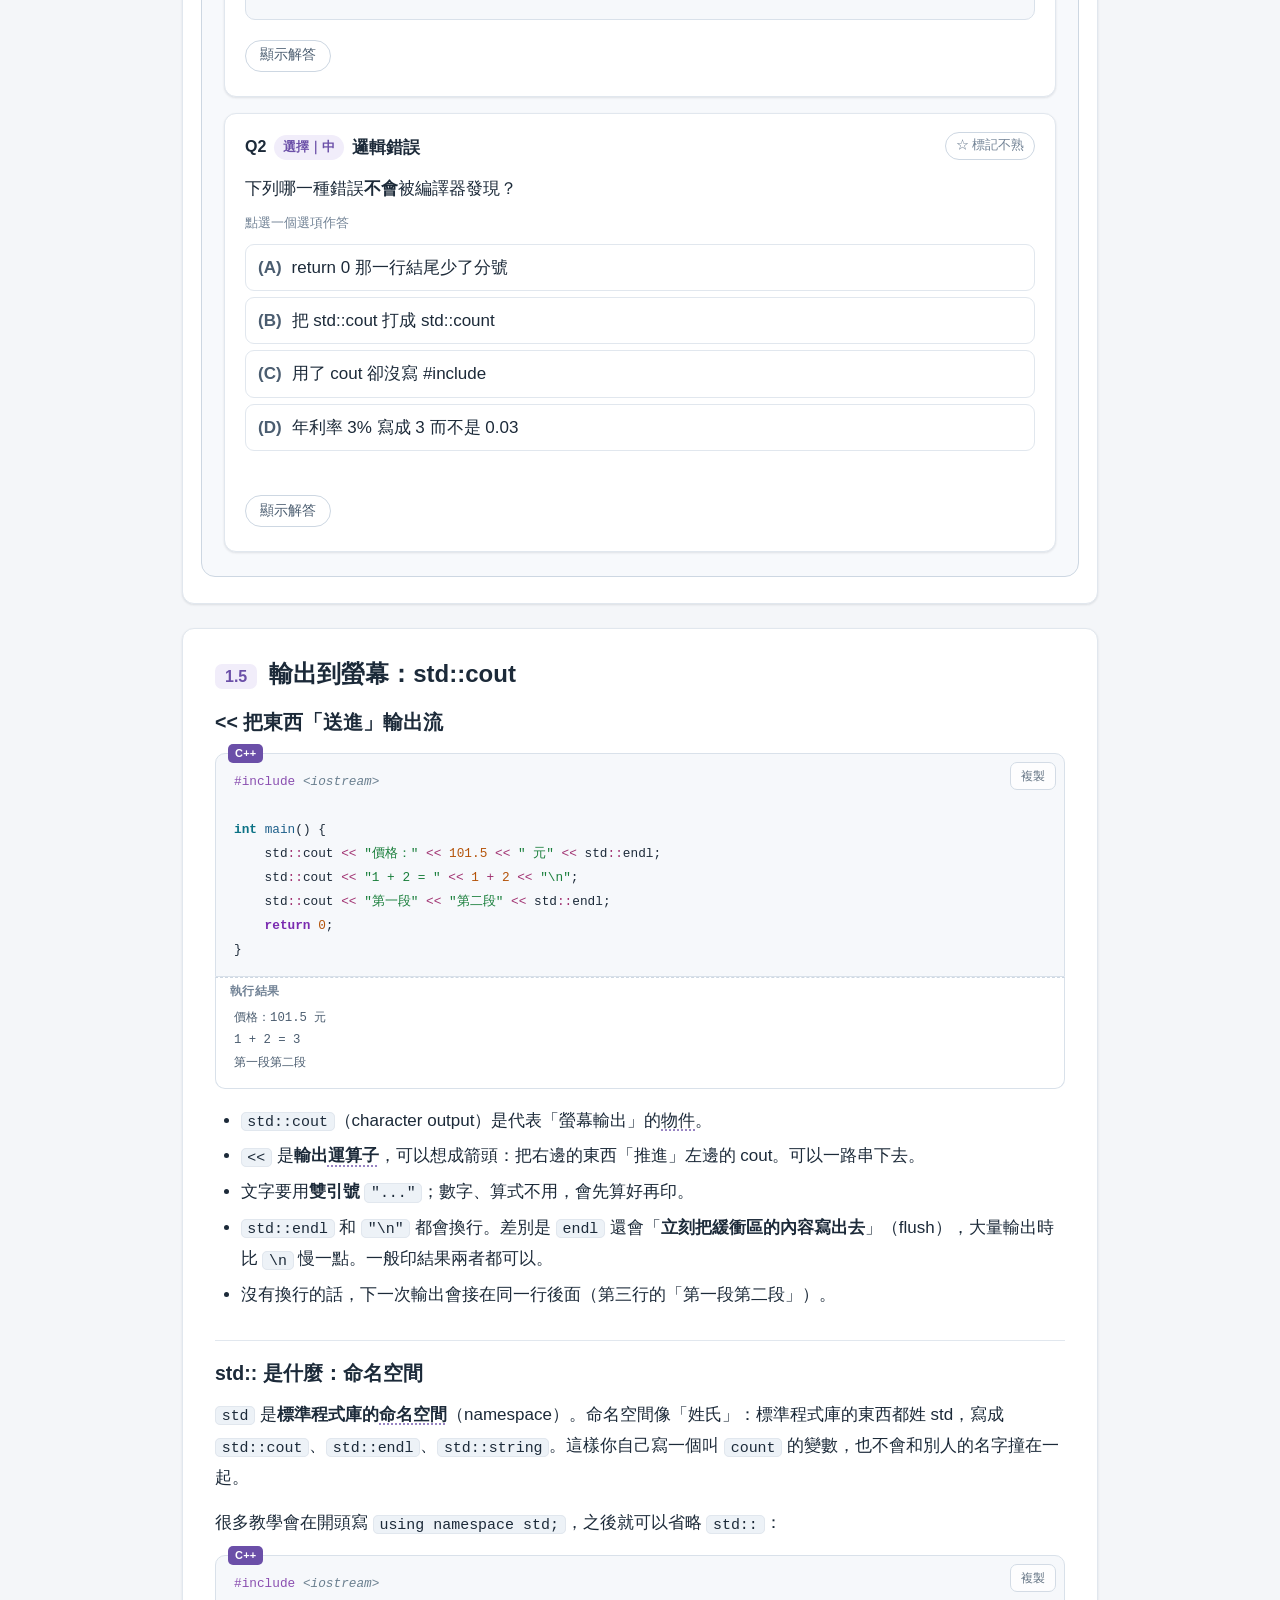
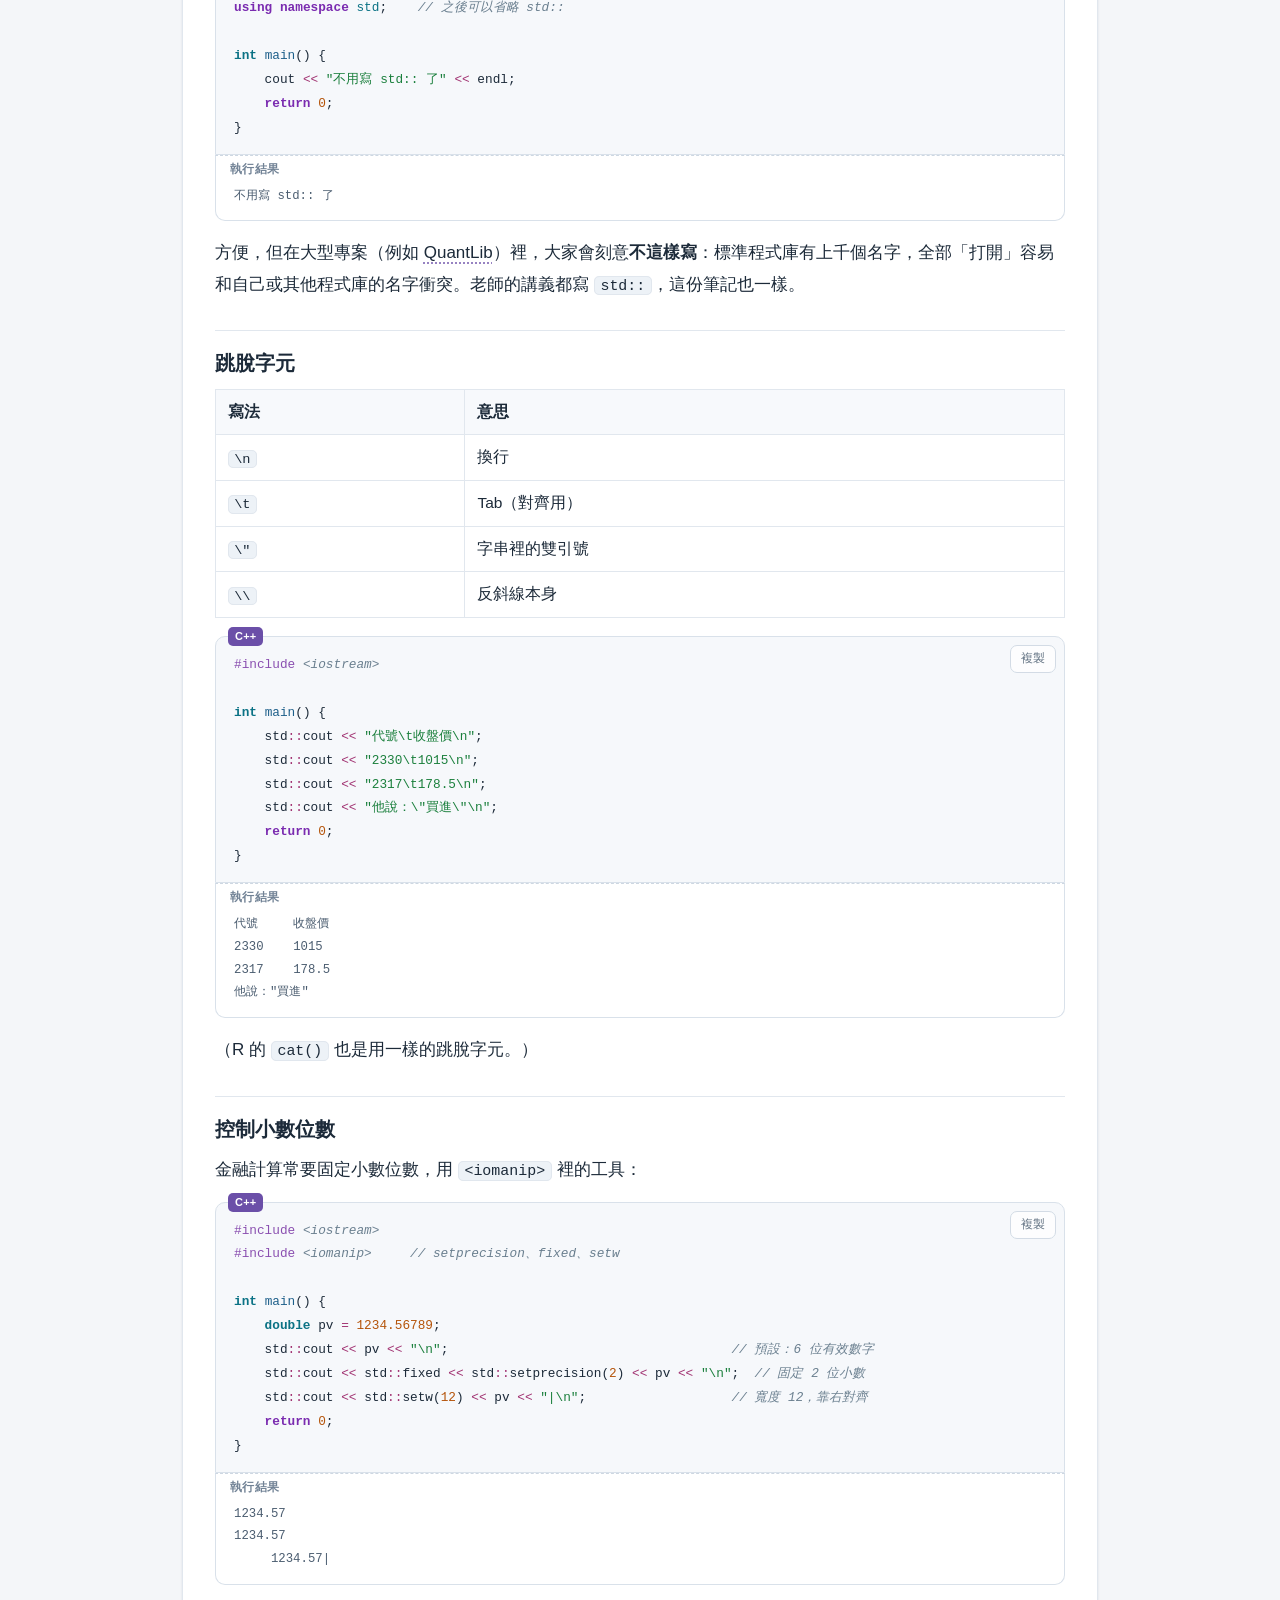
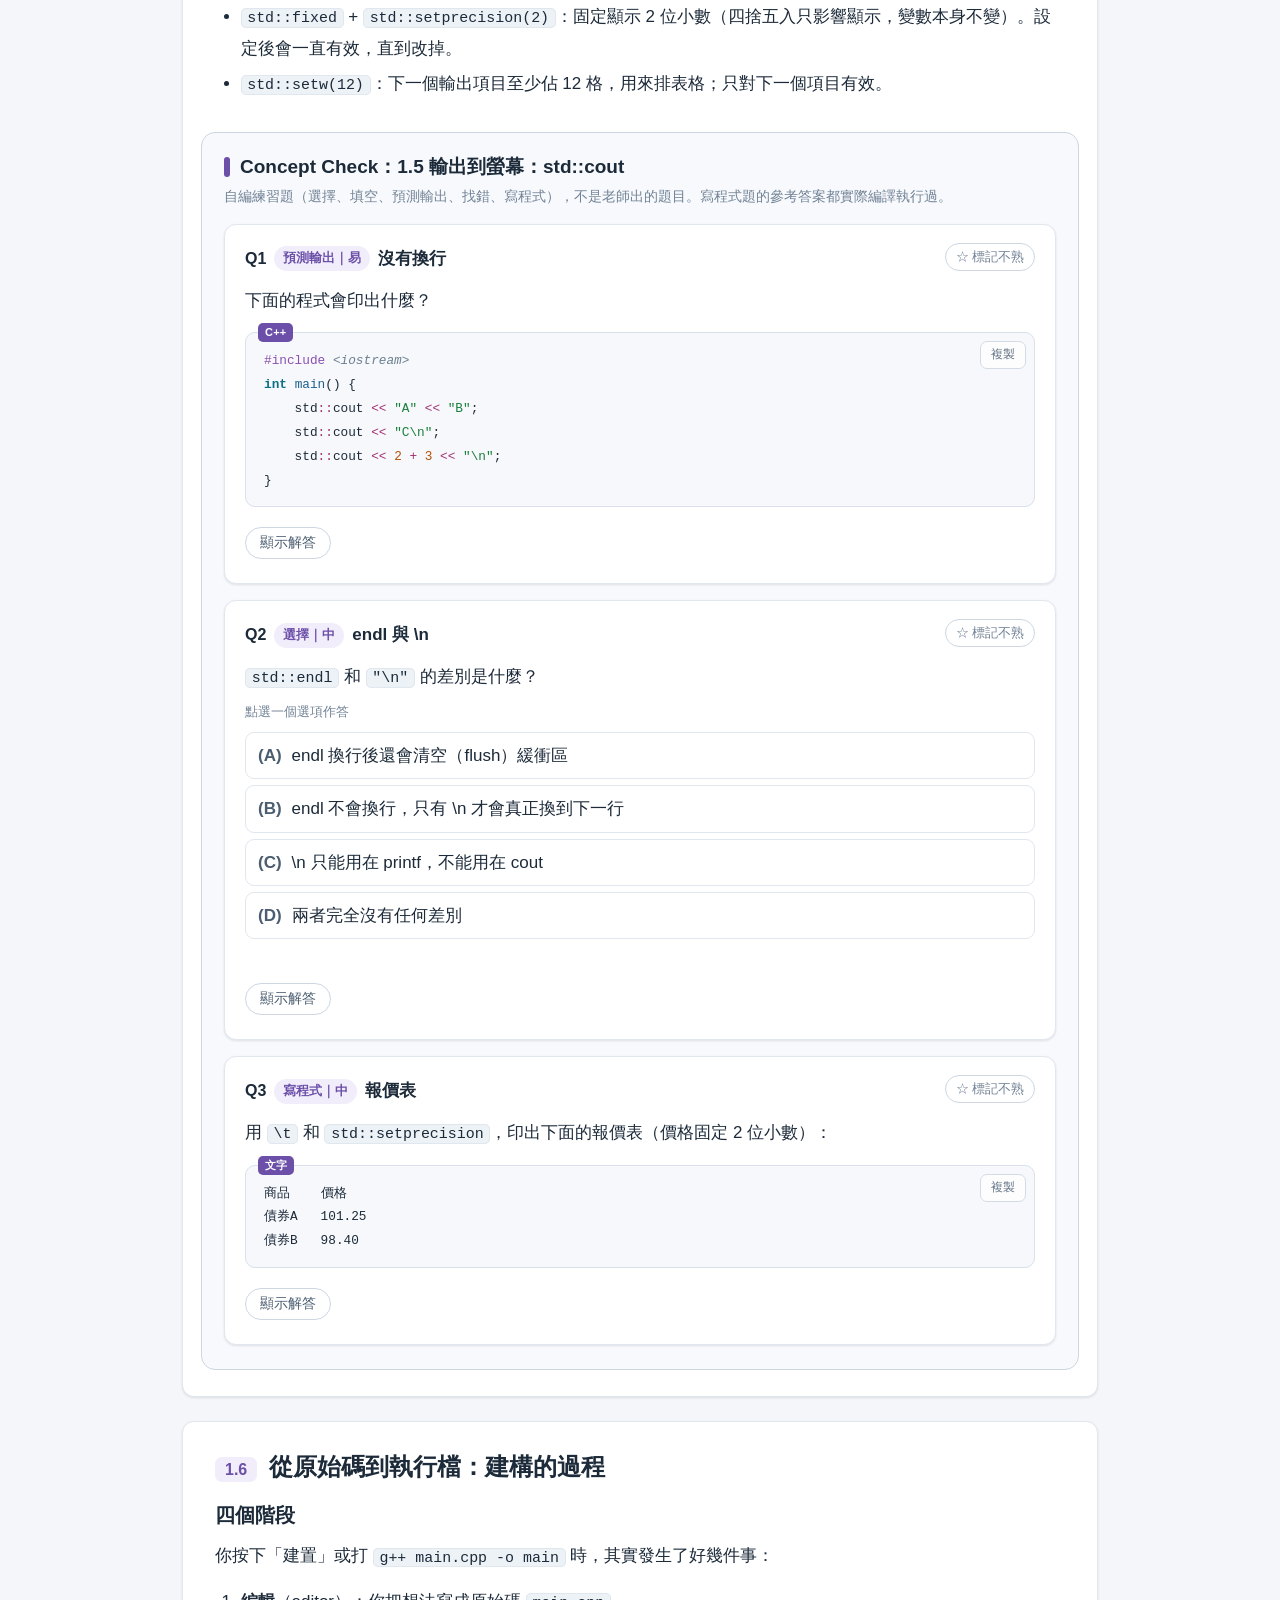
==== commit 7ec4d603: "long" ====
--- a/ch01.html
+++ b/ch01.html
@@ -159,7 +159,7 @@
 </ul>
 </li>
 <li><code>{</code> 到 <code>}</code>：<strong>函數體</strong>，main 要做的事都寫在這對大括號裡。</li>
-<li><code>std::cout &lt;&lt; &quot;Hello Quant World&quot; &lt;&lt; std::endl;</code>：把文字輸出到螢幕（下一節細講）。</li>
+<li><code>std::cout &lt;&lt; &quot;Hello Quant World&quot; &lt;&lt; std::endl;</code>：把文字輸出到螢幕（<a class="xref" href="#s1-4">下一節</a>細講）。</li>
 <li><code>return 0;</code>：main 結束，回傳 0 給作業系統，代表「<strong>執行成功</strong>」；非 0 通常代表發生某種錯誤。</li>
 <li>結尾的 <code>;</code>：C++ 大部分的<strong>敘述</strong>（statement）都以分號結束，就像中文句子結尾的句號。</li>
 </ul>
@@ -201,7 +201,7 @@
 <div class="box idea"><span class="tag">換個角度想</span><strong class="bt">自己動手改改看</strong><ol>
 <li>把 <code>&quot;Hello Quant World&quot;</code> 換成自己的名字。</li>
 <li>多寫一行 <code>std::cout &lt;&lt; &quot;第二行\n&quot;;</code>，看看輸出變成兩行。</li>
-<li>故意把分號刪掉，看看編譯器說什麼（下一節有示範）。</li>
+<li>故意把分號刪掉，看看編譯器說什麼（<a class="xref" href="#s1-4">下一節</a>有示範）。</li>
 </ol></div><section class="cc" id="cc-s1-3"><h3 class="cc-h">Concept Check：1.3 第一支程式：Hello Quant World</h3><p class="cc-note">自編練習題（選擇、填空、預測輸出、找錯、寫程式），不是老師出的題目。寫程式題的參考答案都實際編譯執行過。</p><article class="q" id="q-s1-3-1" data-key="C" data-label="1.3 第一支程式：Hello Quant World Q1"><div class="q-meta"><h4><a href="#q-s1-3-1">Q1</a></h4><span class="q-kind">選擇｜易</span><span class="q-title">程式從哪裡開始</span></div><div class="q-text"><p>一個 C++ 程式執行時，會從哪裡開始執行？</p></div><ol class="opts"><li data-k="A"><b>(A)</b><span>檔案的第一行</span></li><li data-k="B"><b>(B)</b><span>第一個 #include 指令</span></li><li data-k="C"><b>(C)</b><span>main 函數</span></li><li data-k="D"><b>(D)</b><span>最後一個函數</span></li></ol><button class="toggle" type="button" aria-expanded="false">顯示解答</button><div class="sol" hidden><div class="ans"><strong>答案 (C)</strong><p>main 函數</p></div><div class="why"><p class="sh">解析</p><p>main 是程式的入口點，不管它寫在檔案的哪裡，執行都從 main 的第一行開始。#include 是前處理指令，在編譯前就處理完了。</p></div></div></article><article class="q" id="q-s1-3-2" data-label="1.3 第一支程式：Hello Quant World Q2"><div class="q-meta"><h4><a href="#q-s1-3-2">Q2</a></h4><span class="q-kind">填空｜易</span><span class="q-title">main 的回傳值</span></div><div class="q-text"><p><code>int main()</code> 結尾的 <code>return 0;</code> 表示程式執行 <strong><em>_</em>_；main 的回傳型態必須是 </strong>____。</p></div><button class="toggle" type="button" aria-expanded="false">顯示解答</button><div class="sol" hidden><div class="ans"><strong>答案</strong><p>成功（正常結束）；int</p></div><div class="why"><p class="sh">解析</p><p>回傳 0 給作業系統代表成功，非 0 通常代表錯誤；main 的回傳型態必須是 int。</p></div></div></article><article class="q" id="q-s1-3-3" data-label="1.3 第一支程式：Hello Quant World Q3"><div class="q-meta"><h4><a href="#q-s1-3-3">Q3</a></h4><span class="q-kind">寫程式｜易</span><span class="q-title">印出三行</span></div><div class="q-text"><p>寫一支程式，印出三行文字：第一行「金融計算程式運用」，第二行「C++ 第一週」，第三行你的學號（隨便寫一個）。</p></div><button class="toggle" type="button" aria-expanded="false">顯示解答</button><div class="sol" hidden><div class="ans"><strong>答案</strong><div class="code"><button class="copy" type="button" aria-label="複製程式碼">複製</button><span class="lang">C++</span><pre><code><span class="cp">#include</span><span class="w"> </span><span class="cpf">&lt;iostream&gt;</span>
 
 <span class="kt">int</span><span class="w"> </span><span class="nf">main</span><span class="p">()</span><span class="w"> </span><span class="p">{</span>
@@ -306,7 +306,7 @@
 <span class="w">    </span><span class="k">return</span><span class="w"> </span><span class="mi">0</span><span class="p">;</span>
 <span class="p">}</span>
 </code></pre></div>
-<pre class="out" data-title="執行結果"><code>Hi</code></pre></div><div class="why"><p class="sh">解析</p><p>漏分號是編譯錯誤；<code>Main</code> 的問題比較隱晦：如果只有這個錯，程式其實可以「編譯」，但在「連結」產生執行檔時會因為找不到 main 而失敗（1.6 節說明編譯與連結的差別）。</p></div></div></article><article class="q" id="q-s1-4-2" data-key="D" data-label="1.4 語法的基本規矩與錯誤訊息 Q2"><div class="q-meta"><h4><a href="#q-s1-4-2">Q2</a></h4><span class="q-kind">選擇｜中</span><span class="q-title">邏輯錯誤</span></div><div class="q-text"><p>下列哪一種錯誤<strong>不會</strong>被編譯器發現？</p></div><ol class="opts"><li data-k="A"><b>(A)</b><span>return 0 那一行結尾少了分號</span></li><li data-k="B"><b>(B)</b><span>把 std::cout 打成 std::count</span></li><li data-k="C"><b>(C)</b><span>用了 cout 卻沒寫 #include <iostream></span></li><li data-k="D"><b>(D)</b><span>年利率 3% 寫成 3 而不是 0.03</span></li></ol><button class="toggle" type="button" aria-expanded="false">顯示解答</button><div class="sol" hidden><div class="ans"><strong>答案 (D)</strong><p>年利率 3% 寫成 3 而不是 0.03</p></div><div class="why"><p class="sh">解析</p><p>(A)(B)(C) 都違反語法或找不到名稱，編譯時就會報錯。(D) 是邏輯錯誤：程式合法、可以執行，只是算出來的結果錯了。</p></div></div></article></section></section><section class="sec" id="s1-5" data-label="1.5 輸出到螢幕：std::cout"><h2><span class="num">1.5</span>輸出到螢幕：std::cout</h2><h3 id="s1-5-1">&lt;&lt; 把東西「送進」輸出流</h3>
+<pre class="out" data-title="執行結果"><code>Hi</code></pre></div><div class="why"><p class="sh">解析</p><p>漏分號是編譯錯誤；<code>Main</code> 的問題比較隱晦：如果只有這個錯，程式其實可以「編譯」，但在「連結」產生執行檔時會因為找不到 main 而失敗（<a class="xref" href="#s1-6">1.6 節</a>說明編譯與連結的差別）。</p></div></div></article><article class="q" id="q-s1-4-2" data-key="D" data-label="1.4 語法的基本規矩與錯誤訊息 Q2"><div class="q-meta"><h4><a href="#q-s1-4-2">Q2</a></h4><span class="q-kind">選擇｜中</span><span class="q-title">邏輯錯誤</span></div><div class="q-text"><p>下列哪一種錯誤<strong>不會</strong>被編譯器發現？</p></div><ol class="opts"><li data-k="A"><b>(A)</b><span>return 0 那一行結尾少了分號</span></li><li data-k="B"><b>(B)</b><span>把 std::cout 打成 std::count</span></li><li data-k="C"><b>(C)</b><span>用了 cout 卻沒寫 #include <iostream></span></li><li data-k="D"><b>(D)</b><span>年利率 3% 寫成 3 而不是 0.03</span></li></ol><button class="toggle" type="button" aria-expanded="false">顯示解答</button><div class="sol" hidden><div class="ans"><strong>答案 (D)</strong><p>年利率 3% 寫成 3 而不是 0.03</p></div><div class="why"><p class="sh">解析</p><p>(A)(B)(C) 都違反語法或找不到名稱，編譯時就會報錯。(D) 是邏輯錯誤：程式合法、可以執行，只是算出來的結果錯了。</p></div></div></article></section></section><section class="sec" id="s1-5" data-label="1.5 輸出到螢幕：std::cout"><h2><span class="num">1.5</span>輸出到螢幕：std::cout</h2><h3 id="s1-5-1">&lt;&lt; 把東西「送進」輸出流</h3>
 <div class="code"><button class="copy" type="button" aria-label="複製程式碼">複製</button><span class="lang">C++</span><pre><code><span class="cp">#include</span><span class="w"> </span><span class="cpf">&lt;iostream&gt;</span>
 
 <span class="kt">int</span><span class="w"> </span><span class="nf">main</span><span class="p">()</span><span class="w"> </span><span class="p">{</span>
@@ -484,7 +484,7 @@
 <p>編譯時兩個 <code>.cpp</code> 都要給：<code>g++ main.cpp finance.cpp -o main</code>。</p>
 <ul>
 <li><code>#include &lt;...&gt;</code> 找系統、標準程式庫的標頭檔；<code>#include &quot;...&quot;</code> 先找<strong>自己專案</strong>的標頭檔。</li>
-<li><code>#ifndef FINANCE_H / #define FINANCE_H / #endif</code> 叫 <strong>include guard</strong>：第一次 include 時定義 FINANCE_H，第二次再 include 時因為已經定義過，整段被跳過，避免重複宣告。老師在第 7 章的 <code>MyTime.h</code> 也用同樣的寫法。</li>
+<li><code>#ifndef FINANCE_H / #define FINANCE_H / #endif</code> 叫 <strong>include guard</strong>：第一次 include 時定義 FINANCE_H，第二次再 include 時因為已經定義過，整段被跳過，避免重複宣告。老師在<a class="xref" href="ch07.html">第 7 章</a>的 <code>MyTime.h</code> 也用同樣的寫法。</li>
 </ul>
 <p>如果忘了把 <code>finance.cpp</code> 一起編譯，<strong>編譯</strong>會通過（main.cpp 有看到宣告），但<strong>連結</strong>會失敗——找不到 <code>present_value</code> 的定義：</p>
 <div class="code"><button class="copy" type="button" aria-label="複製程式碼">複製</button><span class="lang">C++</span><pre><code><span class="cp">#include</span><span class="w"> </span><span class="cpf">&lt;iostream&gt;</span>
@@ -524,7 +524,7 @@
 cmake --build build             # 真正編譯、連結
 ./bin/MyApp                     # 執行</code></pre></div>
 <p>老師講義的完整版本還會加入 QuantLib：用 <code>add_subdirectory()</code> 把 <code>external/QuantLib-1.37</code> 一起建構，再用 <code>target_link_libraries(MyApp PRIVATE ql_library)</code> 把 QuantLib <span class="gl" tabindex="0" role="button" data-g="連結">連結</span>進來（第一次建構 QuantLib 要花不少時間，是正常的）。</p>
-<div class="box key"><span class="tag">重點</span><strong class="bt">初學時的建議</strong><p>前幾章的練習都是單一檔案，直接 <code>g++ -std=c++20 -Wall main.cpp -o main</code> 就好，或在 VS Code 按執行。等到第 7 章類別開始拆成 <code>.h</code>／<code>.cpp</code>，以及要使用 QuantLib 時，再用 CMake。</p></div><section class="cc" id="cc-s1-7"><h3 class="cc-h">Concept Check：1.7 專案結構與 CMake</h3><p class="cc-note">自編練習題（選擇、填空、預測輸出、找錯、寫程式），不是老師出的題目。寫程式題的參考答案都實際編譯執行過。</p><article class="q" id="q-s1-7-1" data-key="D" data-label="1.7 專案結構與 CMake Q1"><div class="q-meta"><h4><a href="#q-s1-7-1">Q1</a></h4><span class="q-kind">選擇｜中</span><span class="q-title">CMake 的角色</span></div><div class="q-text"><p>關於 CMake，下列何者正確？</p></div><ol class="opts"><li data-k="A"><b>(A)</b><span>CMake 是一種 C++ 編譯器，取代 g++</span></li><li data-k="B"><b>(B)</b><span>使用 CMake 後就不需要編譯器了</span></li><li data-k="C"><b>(C)</b><span>CMake 只能在 Windows 的 Visual Studio 使用</span></li><li data-k="D"><b>(D)</b><span>CMake 依 CMakeLists.txt 產生各平台的建構檔</span></li></ol><button class="toggle" type="button" aria-expanded="false">顯示解答</button><div class="sol" hidden><div class="ans"><strong>答案 (D)</strong><p>CMake 依 CMakeLists.txt 產生各平台的建構檔</p></div><div class="why"><p class="sh">解析</p><p>CMake 本身不編譯程式；它讀 CMakeLists.txt，產生 Makefile、Visual Studio 專案或 build.ninja，再由 make／Ninja／MSBuild 呼叫真正的編譯器。</p></div></div></article><article class="q" id="q-s1-7-2" data-label="1.7 專案結構與 CMake Q2"><div class="q-meta"><h4><a href="#q-s1-7-2">Q2</a></h4><span class="q-kind">填空｜易</span><span class="q-title">CMake 設定檔</span></div><div class="q-text"><p>CMake 的設定檔檔名是 <strong><em>_</em>_；在其中產生執行檔的指令是 </strong>____。</p></div><button class="toggle" type="button" aria-expanded="false">顯示解答</button><div class="sol" hidden><div class="ans"><strong>答案</strong><p><code>CMakeLists.txt</code>；<code>add_executable()</code></p></div></div></article></section></section><section class="sec" id="s1-8" data-label="1.8 第一個金融小程式：複利與現值"><h2><span class="num">1.8</span>第一個金融小程式：複利與現值</h2><p>把這一章學到的組起來，做一個有用的小工具：給定本金、年利率、年數，計算到期金額與「到期拿 1,000 元」的現值。</p>
+<div class="box key"><span class="tag">重點</span><strong class="bt">初學時的建議</strong><p>前幾章的練習都是單一檔案，直接 <code>g++ -std=c++20 -Wall main.cpp -o main</code> 就好，或在 VS Code 按執行。等到<a class="xref" href="ch07.html">第 7 章</a>類別開始拆成 <code>.h</code>／<code>.cpp</code>，以及要使用 QuantLib 時，再用 CMake。</p></div><section class="cc" id="cc-s1-7"><h3 class="cc-h">Concept Check：1.7 專案結構與 CMake</h3><p class="cc-note">自編練習題（選擇、填空、預測輸出、找錯、寫程式），不是老師出的題目。寫程式題的參考答案都實際編譯執行過。</p><article class="q" id="q-s1-7-1" data-key="D" data-label="1.7 專案結構與 CMake Q1"><div class="q-meta"><h4><a href="#q-s1-7-1">Q1</a></h4><span class="q-kind">選擇｜中</span><span class="q-title">CMake 的角色</span></div><div class="q-text"><p>關於 CMake，下列何者正確？</p></div><ol class="opts"><li data-k="A"><b>(A)</b><span>CMake 是一種 C++ 編譯器，取代 g++</span></li><li data-k="B"><b>(B)</b><span>使用 CMake 後就不需要編譯器了</span></li><li data-k="C"><b>(C)</b><span>CMake 只能在 Windows 的 Visual Studio 使用</span></li><li data-k="D"><b>(D)</b><span>CMake 依 CMakeLists.txt 產生各平台的建構檔</span></li></ol><button class="toggle" type="button" aria-expanded="false">顯示解答</button><div class="sol" hidden><div class="ans"><strong>答案 (D)</strong><p>CMake 依 CMakeLists.txt 產生各平台的建構檔</p></div><div class="why"><p class="sh">解析</p><p>CMake 本身不編譯程式；它讀 CMakeLists.txt，產生 Makefile、Visual Studio 專案或 build.ninja，再由 make／Ninja／MSBuild 呼叫真正的編譯器。</p></div></div></article><article class="q" id="q-s1-7-2" data-label="1.7 專案結構與 CMake Q2"><div class="q-meta"><h4><a href="#q-s1-7-2">Q2</a></h4><span class="q-kind">填空｜易</span><span class="q-title">CMake 設定檔</span></div><div class="q-text"><p>CMake 的設定檔檔名是 <strong><em>_</em>_；在其中產生執行檔的指令是 </strong>____。</p></div><button class="toggle" type="button" aria-expanded="false">顯示解答</button><div class="sol" hidden><div class="ans"><strong>答案</strong><p><code>CMakeLists.txt</code>；<code>add_executable()</code></p></div></div></article></section></section><section class="sec" id="s1-8" data-label="1.8 第一個金融小程式：複利與現值"><h2><span class="num">1.8</span>第一個金融小程式：複利與現值</h2><p>把這一章學到的組起來，做一個有用的小工具：給定本金、年利率、年數，計算到期金額與「到期拿 1,000 元」的現值。</p>
 <div class="code"><button class="copy" type="button" aria-label="複製程式碼">複製</button><span class="lang">C++</span><pre><code><span class="cp">#include</span><span class="w"> </span><span class="cpf">&lt;iostream&gt;</span>
 <span class="cp">#include</span><span class="w"> </span><span class="cpf">&lt;iomanip&gt;</span>
 <span class="cp">#include</span><span class="w"> </span><span class="cpf">&lt;cmath&gt;</span><span class="w">          </span><span class="c1">// std::pow 次方</span>
@@ -549,8 +549,8 @@
 10 年後的 1000 元，現值：744.09 元</code></pre>
 <ul>
 <li><code>#include &lt;cmath&gt;</code> 提供數學函數，<code>std::pow(a, b)</code> 是 \(a^b\)（C++ 沒有 <code>^</code> 次方運算子！<code>^</code> 在 C++ 是位元運算）。</li>
-<li>公式：終值 \(FV=P(1+r)^n\)、現值 \(PV=\dfrac{F}{(1+r)^n}\)。</li>
-<li><code>double</code> 是「有小數的數字」，<code>int</code> 是整數——下一章詳細介紹各種型態。</li>
+<li>公式：終值 \(FV=P(1+r)^n\)、現值 \(PV=\dfrac{F}{(1+r)^n}\)。\(P\) 是今天投入的本金，\(F\) 是未來收到的金額，\(r\) 是每期利率，\(n\) 是期數。終值是「錢放 \(n\) 期、每期乘一次 \((1+r)\)」；現值反過來除回去，回答「未來的 \(F\) 元今天值多少」。</li>
+<li><code>double</code> 是「有小數的數字」，<code>int</code> 是整數——<a class="xref" href="ch02.html">下一章</a>詳細介紹各種型態。</li>
 </ul>
 <h3 id="s1-8-1">換個寫法：每年印一次（預告迴圈）</h3>
 <div class="code"><button class="copy" type="button" aria-label="複製程式碼">複製</button><span class="lang">C++</span><pre><code><span class="cp">#include</span><span class="w"> </span><span class="cpf">&lt;iostream&gt;</span>
@@ -577,7 +577,7 @@
 <li>把年數改成 30、利率改成 0.07，看看「72 法則」（翻倍年數 ≈ 72 / 利率%）準不準。</li>
 <li>改成每月複利：月利率 = 年利率 / 12，期數 = 年數 × 12。</li>
 <li>用 <code>^</code> 代替 <code>std::pow</code> 看看會發生什麼（結果不是你想的次方！）。</li>
-</ul></div><section class="cc" id="cc-s1-8"><h3 class="cc-h">Concept Check：1.8 第一個金融小程式：複利與現值</h3><p class="cc-note">自編練習題（選擇、填空、預測輸出、找錯、寫程式），不是老師出的題目。寫程式題的參考答案都實際編譯執行過。</p><article class="q" id="q-s1-8-1" data-key="C" data-label="1.8 第一個金融小程式：複利與現值 Q1"><div class="q-meta"><h4><a href="#q-s1-8-1">Q1</a></h4><span class="q-kind">選擇｜中</span><span class="q-title">次方</span></div><div class="q-text"><p>在 C++ 中，要計算 \((1.05)^{10}\)，正確的寫法是？</p></div><ol class="opts"><li data-k="A"><b>(A)</b><span><code>1.05 ^ 10</code></span></li><li data-k="B"><b>(B)</b><span><code>1.05 ** 10</code></span></li><li data-k="C"><b>(C)</b><span><code>std::pow(1.05, 10)</code></span></li><li data-k="D"><b>(D)</b><span><code>std::power(1.05, 10)</code></span></li></ol><button class="toggle" type="button" aria-expanded="false">顯示解答</button><div class="sol" hidden><div class="ans"><strong>答案 (C)</strong><code>std::pow(1.05, 10)</code></div><div class="why"><p class="sh">解析</p><p>C++ 沒有次方運算子；<code>^</code> 是位元互斥或（XOR），而且不能用在 double 上；<code>**</code> 不是 C++ 語法。要 <code>#include &lt;cmath&gt;</code> 後用 <code>std::pow(底數, 指數)</code>。</p></div></div></article><article class="q" id="q-s1-8-2" data-label="1.8 第一個金融小程式：複利與現值 Q2"><div class="q-meta"><h4><a href="#q-s1-8-2">Q2</a></h4><span class="q-kind">寫程式｜中</span><span class="q-title">年金終值</span></div><div class="q-text"><p>每年年底存 10,000 元，年利率 2%，存 20 年。用 for 迴圈一年一年累加，印出第 20 年底的帳戶餘額（2 位小數），並和公式 \(FV=C\dfrac{(1+r)^n-1}{r}\) 的結果比較。</p></div><button class="toggle" type="button" aria-expanded="false">顯示解答</button><div class="sol" hidden><div class="ans"><strong>答案</strong><div class="code"><button class="copy" type="button" aria-label="複製程式碼">複製</button><span class="lang">C++</span><pre><code><span class="cp">#include</span><span class="w"> </span><span class="cpf">&lt;iostream&gt;</span>
+</ul></div><section class="cc" id="cc-s1-8"><h3 class="cc-h">Concept Check：1.8 第一個金融小程式：複利與現值</h3><p class="cc-note">自編練習題（選擇、填空、預測輸出、找錯、寫程式），不是老師出的題目。寫程式題的參考答案都實際編譯執行過。</p><article class="q" id="q-s1-8-1" data-key="C" data-label="1.8 第一個金融小程式：複利與現值 Q1"><div class="q-meta"><h4><a href="#q-s1-8-1">Q1</a></h4><span class="q-kind">選擇｜中</span><span class="q-title">次方</span></div><div class="q-text"><p>在 C++ 中，要計算 \((1.05)^{10}\)，正確的寫法是？</p></div><ol class="opts"><li data-k="A"><b>(A)</b><span><code>1.05 ^ 10</code></span></li><li data-k="B"><b>(B)</b><span><code>1.05 ** 10</code></span></li><li data-k="C"><b>(C)</b><span><code>std::pow(1.05, 10)</code></span></li><li data-k="D"><b>(D)</b><span><code>std::power(1.05, 10)</code></span></li></ol><button class="toggle" type="button" aria-expanded="false">顯示解答</button><div class="sol" hidden><div class="ans"><strong>答案 (C)</strong><code>std::pow(1.05, 10)</code></div><div class="why"><p class="sh">解析</p><p>C++ 沒有次方運算子；<code>^</code> 是位元互斥或（XOR），而且不能用在 double 上；<code>**</code> 不是 C++ 語法。要 <code>#include &lt;cmath&gt;</code> 後用 <code>std::pow(底數, 指數)</code>。</p></div></div></article><article class="q" id="q-s1-8-2" data-label="1.8 第一個金融小程式：複利與現值 Q2"><div class="q-meta"><h4><a href="#q-s1-8-2">Q2</a></h4><span class="q-kind">寫程式｜中</span><span class="q-title">年金終值</span></div><div class="q-text"><p>每年年底存 10,000 元，年利率 2%，存 20 年。用 for 迴圈一年一年累加，印出第 20 年底的帳戶餘額（2 位小數），並和公式 \(FV=C\dfrac{(1+r)^n-1}{r}\) 的結果比較（\(C\) 是每年存入的金額；這個公式就是把 \(n\) 筆存款各自滾到最後一年再加總的等比級數和，和迴圈一年一年加的結果應該一樣）。</p></div><button class="toggle" type="button" aria-expanded="false">顯示解答</button><div class="sol" hidden><div class="ans"><strong>答案</strong><div class="code"><button class="copy" type="button" aria-label="複製程式碼">複製</button><span class="lang">C++</span><pre><code><span class="cp">#include</span><span class="w"> </span><span class="cpf">&lt;iostream&gt;</span>
 <span class="cp">#include</span><span class="w"> </span><span class="cpf">&lt;iomanip&gt;</span>
 <span class="cp">#include</span><span class="w"> </span><span class="cpf">&lt;cmath&gt;</span>
 
@@ -600,13 +600,13 @@
 <li>程式從 <code>main</code> 開始執行；<code>#include</code> 引入程式庫；敘述以 <code>;</code> 結尾；<code>{ }</code> 圍出區塊；區分大小寫。</li>
 <li>輸出：<code>std::cout &lt;&lt; ... &lt;&lt; std::endl;</code>；<code>\n</code>、<code>\t</code> 跳脫字元；<code>&lt;iomanip&gt;</code> 的 <code>fixed</code>、<code>setprecision</code>、<code>setw</code> 控制格式。</li>
 <li>建構過程：<strong>前處理</strong>（展開 #include、#define）→ <strong>編譯</strong>（每個 .cpp 變成目標檔，抓語法錯誤）→ <strong>連結</strong>（接成執行檔，<code>undefined reference</code> 是連結錯誤）。</li>
-<li>多檔案：宣告放 <code>.h</code>（加 include guard），定義放 <code>.cpp</code>；專案大了用 <span class="gl" tabindex="0" role="button" data-g="CMake">CMake</span>（＋Ninja）管理建構。</li>
+<li>多檔案：宣告放 <code>.h</code>（加 <span class="gl" tabindex="0" role="button" data-g="include guard">include guard</span>），定義放 <code>.cpp</code>；專案大了用 <span class="gl" tabindex="0" role="button" data-g="CMake">CMake</span>（＋Ninja）管理建構。</li>
 <li>編譯錯誤先看第一個 error 和行號；能執行但結果不對是邏輯錯誤，要自己驗算。</li>
 </ul></section>
 <nav class="pager" aria-label="上一頁與下一頁"><a class="next" href="ch02.html"><small>下一章 →</small>第 2 章　資料型態、變數與記憶體</a></nav></main>
 <footer class="site-foot"><span>金融程式計算：C++｜課程筆記</span></footer>
 <script src="assets/katex/katex.min.js"></script><script src="assets/katex/auto-render.min.js"></script>
-<script src="assets/search.js?v=138aa5e3"></script>
-<script src="assets/glossary.js?v=7292a76d"></script>
+<script src="assets/search.js?v=ff10d214"></script>
+<script src="assets/glossary.js?v=463e3d05"></script>
 <script src="assets/site.js?v=484e1572"></script>
 </body></html>
